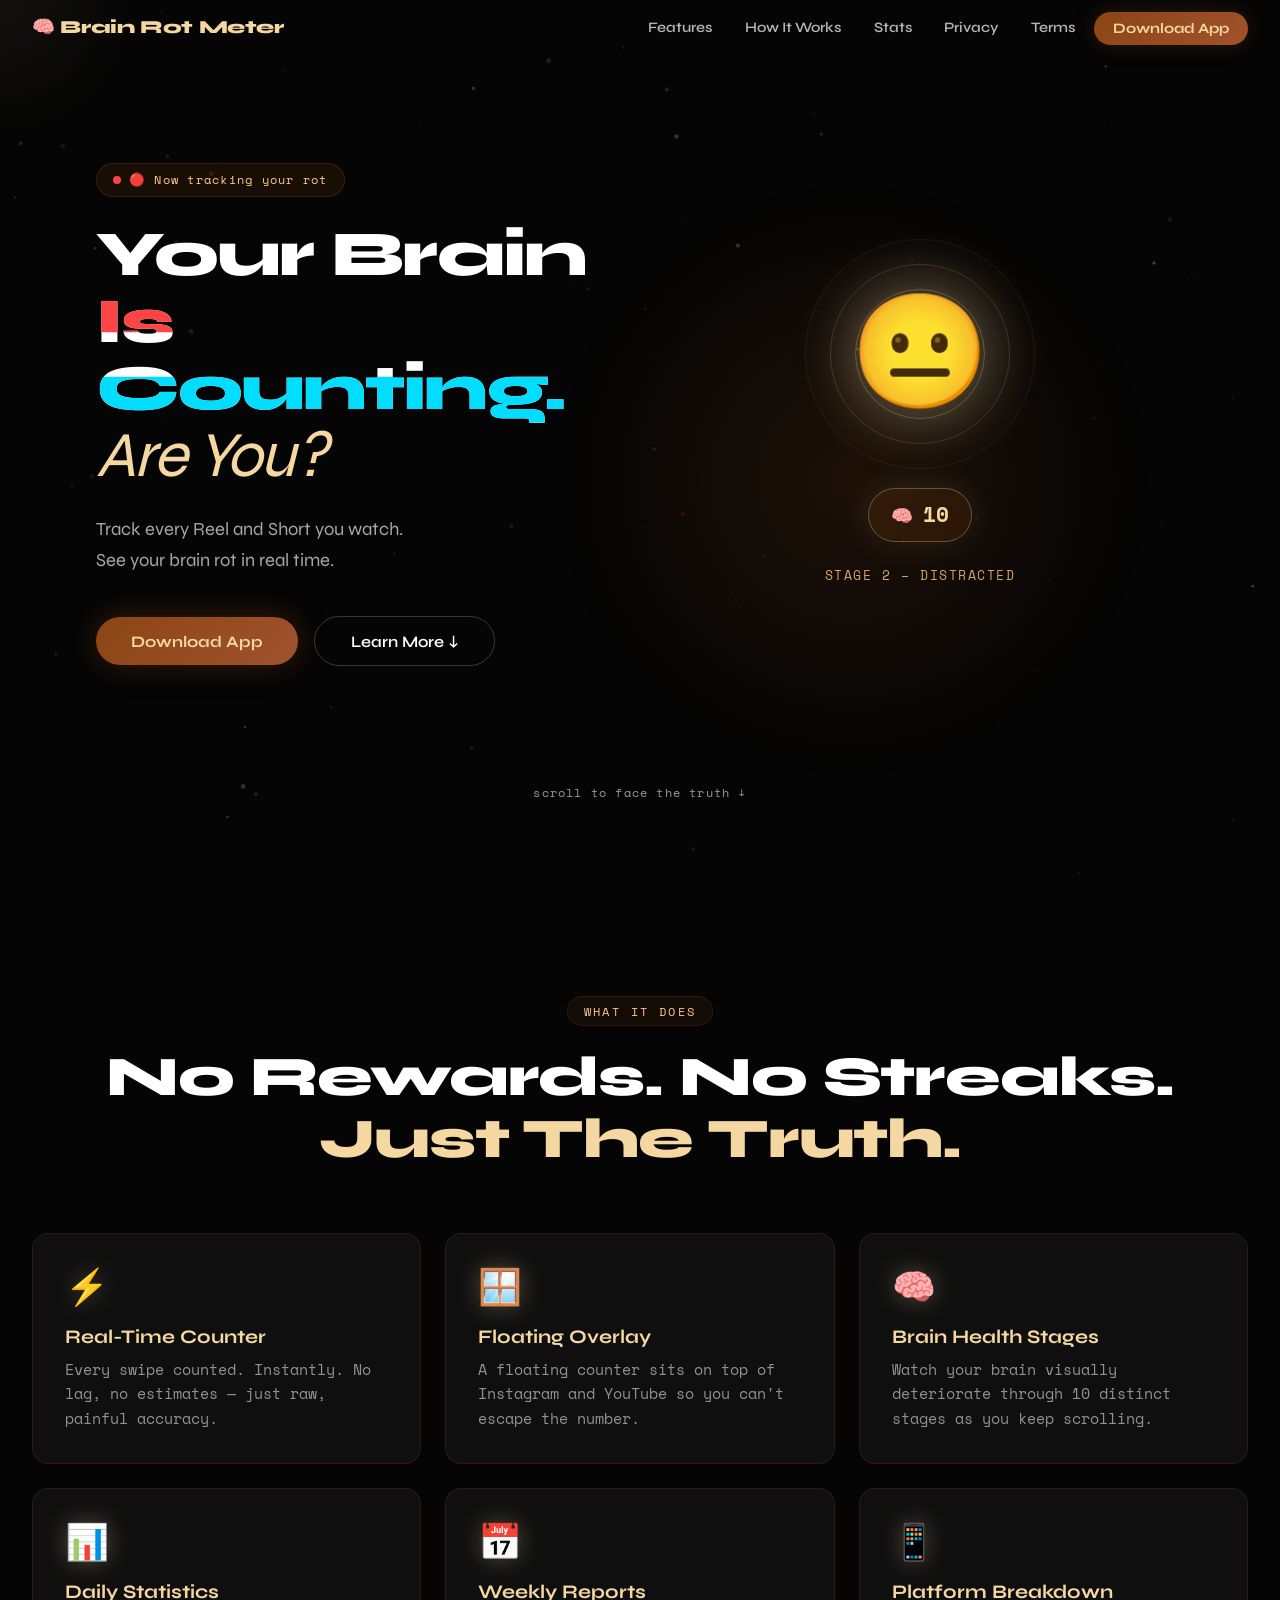
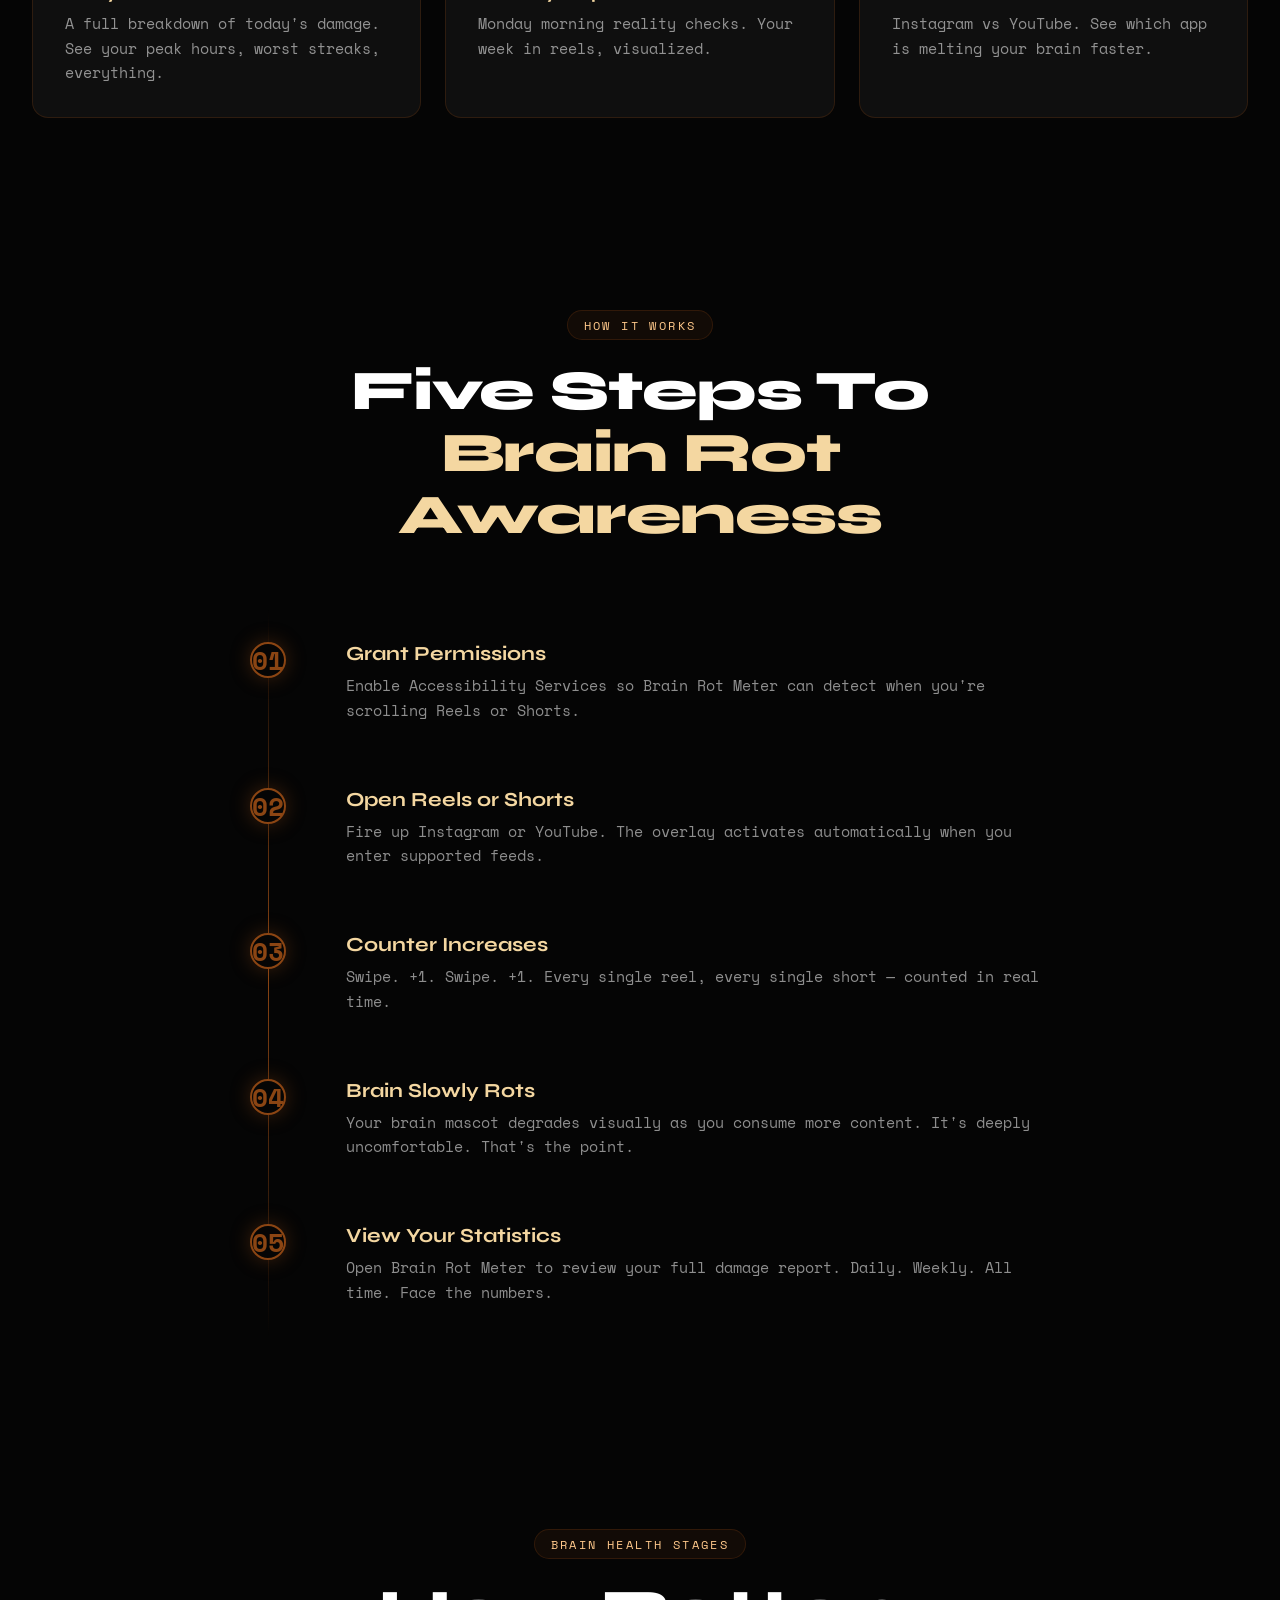
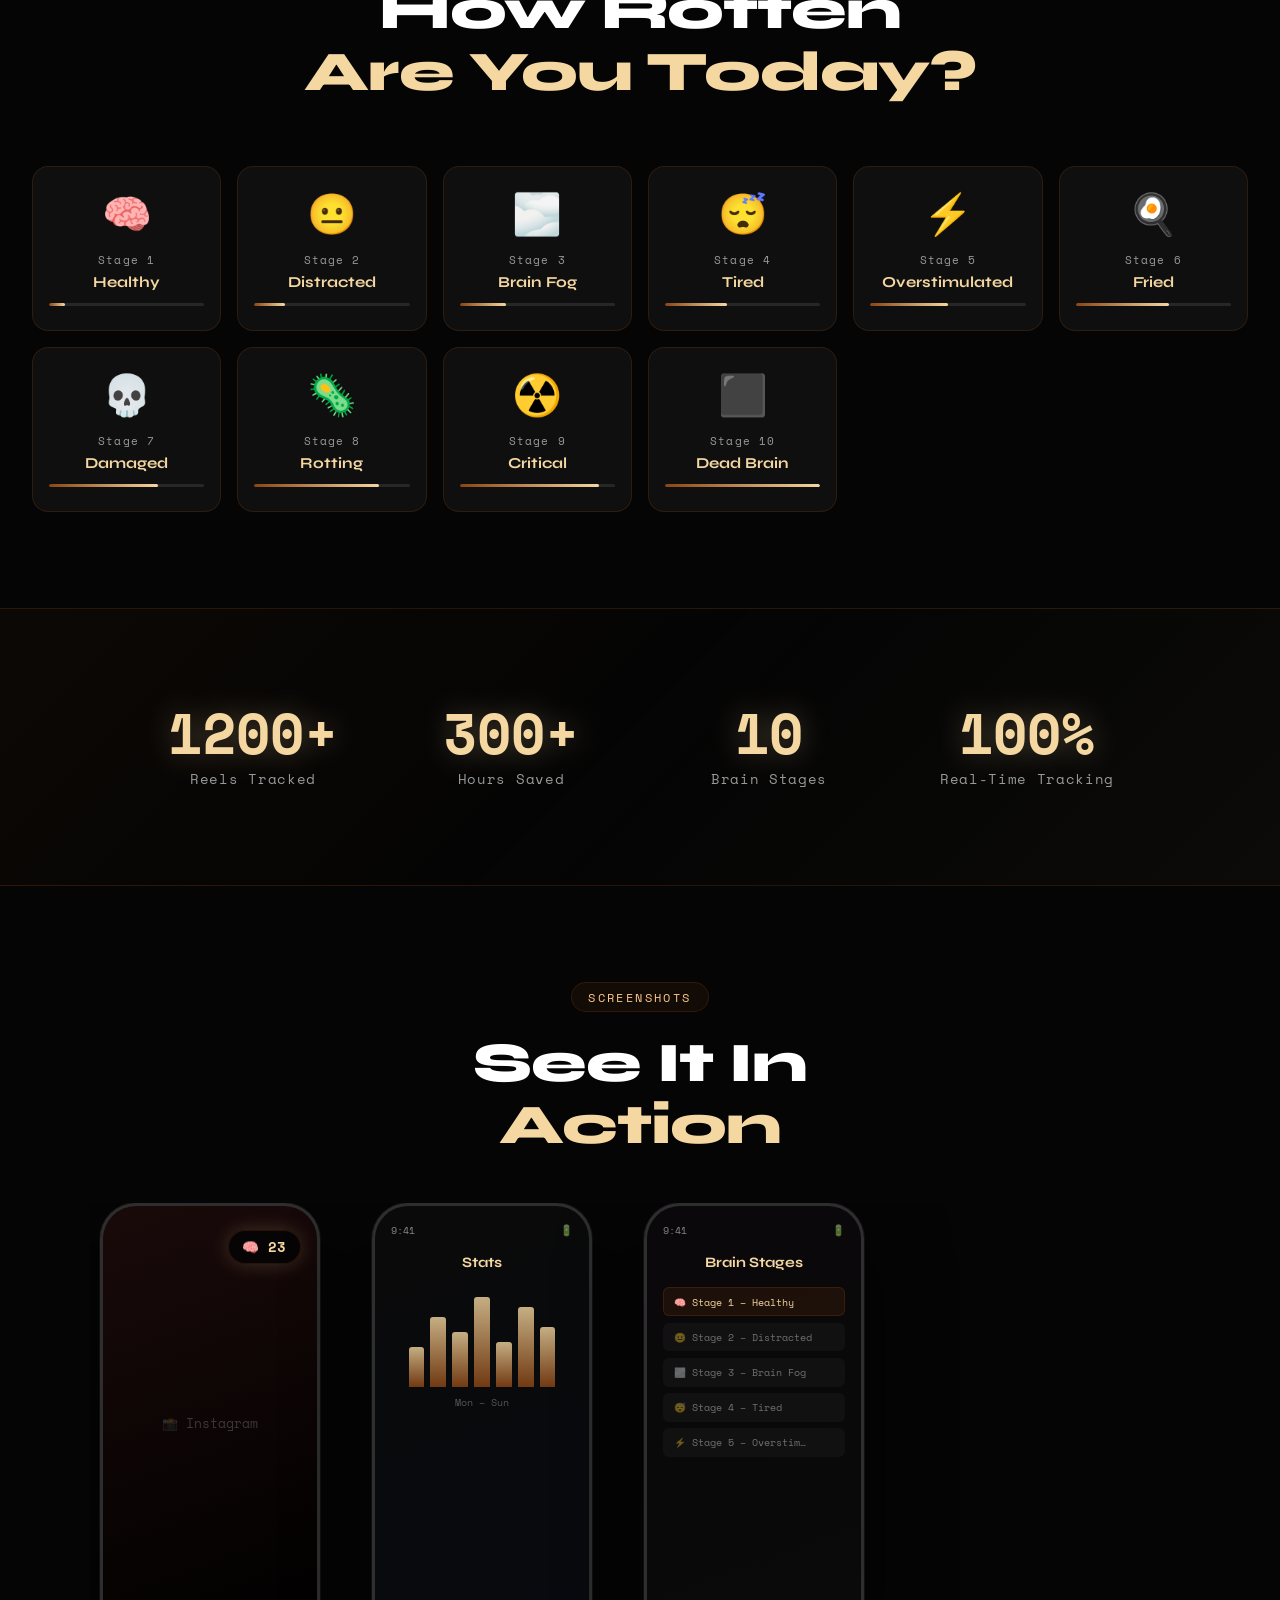
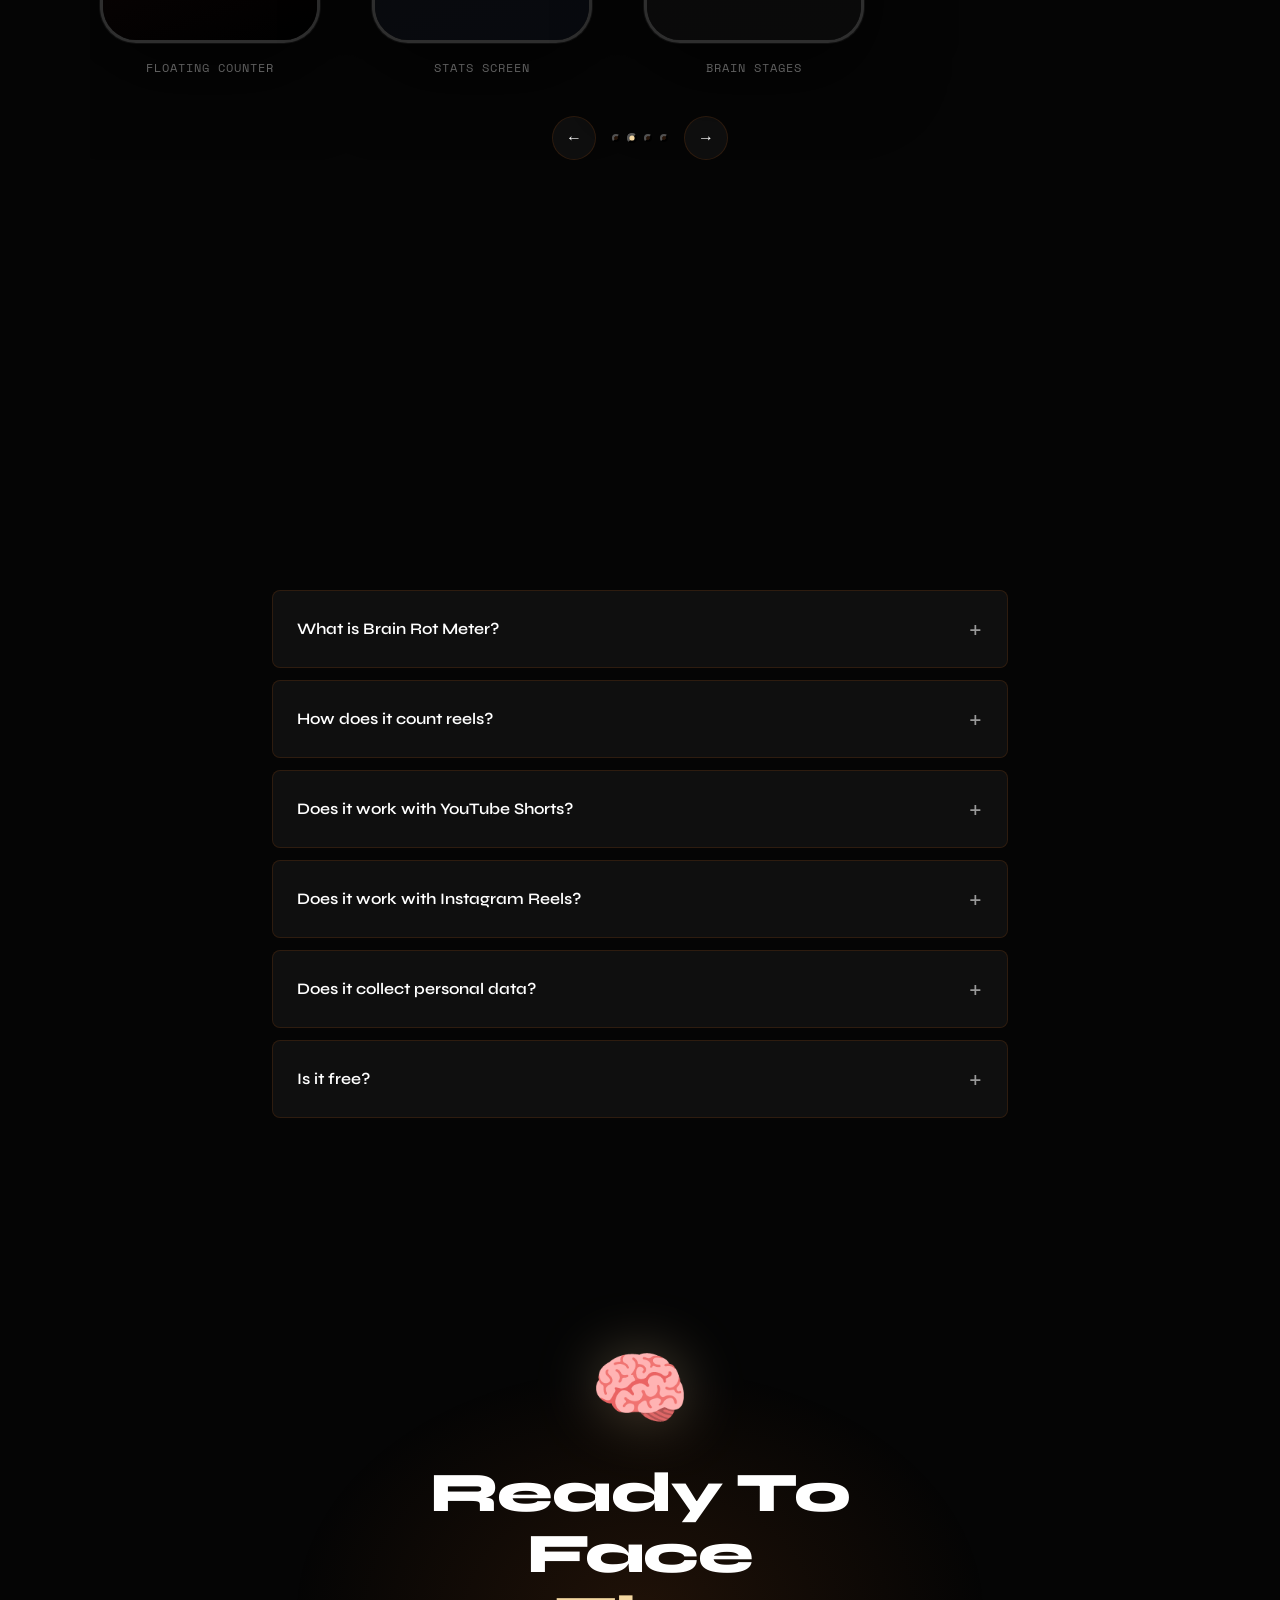
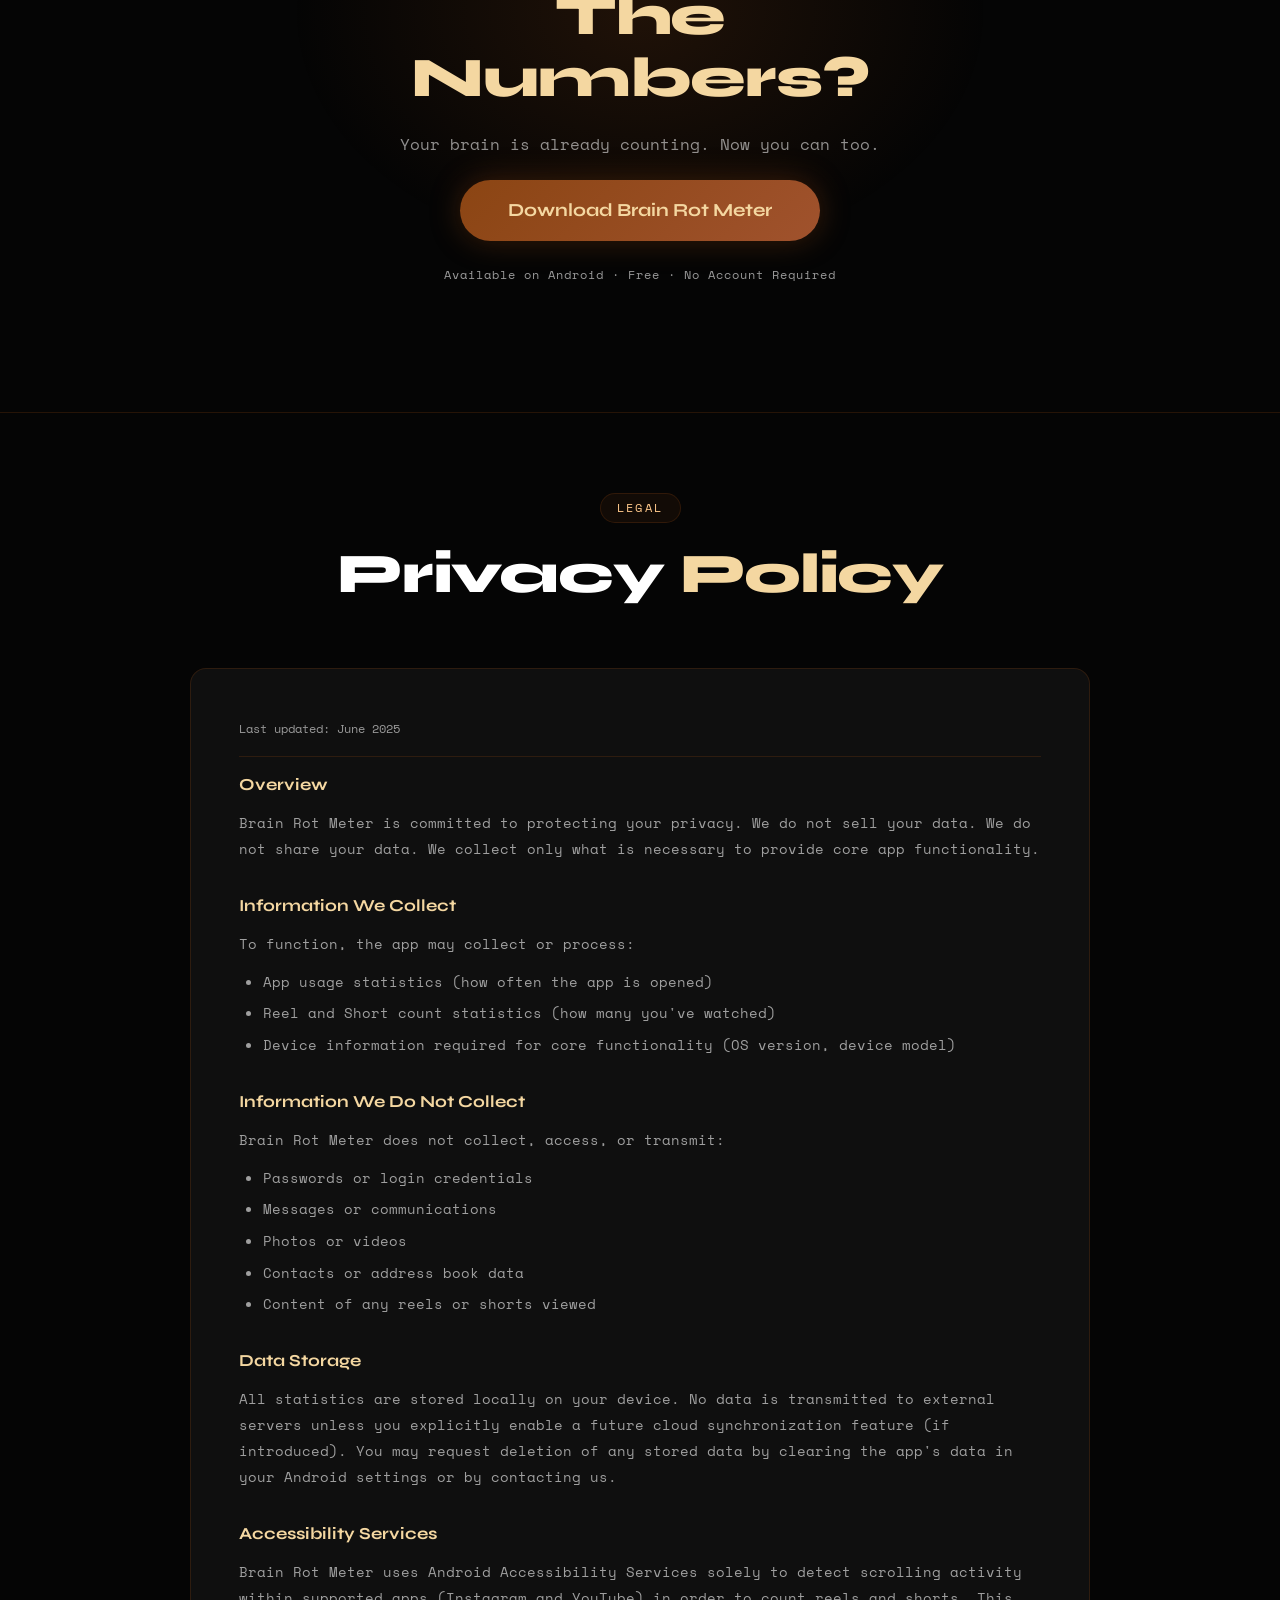
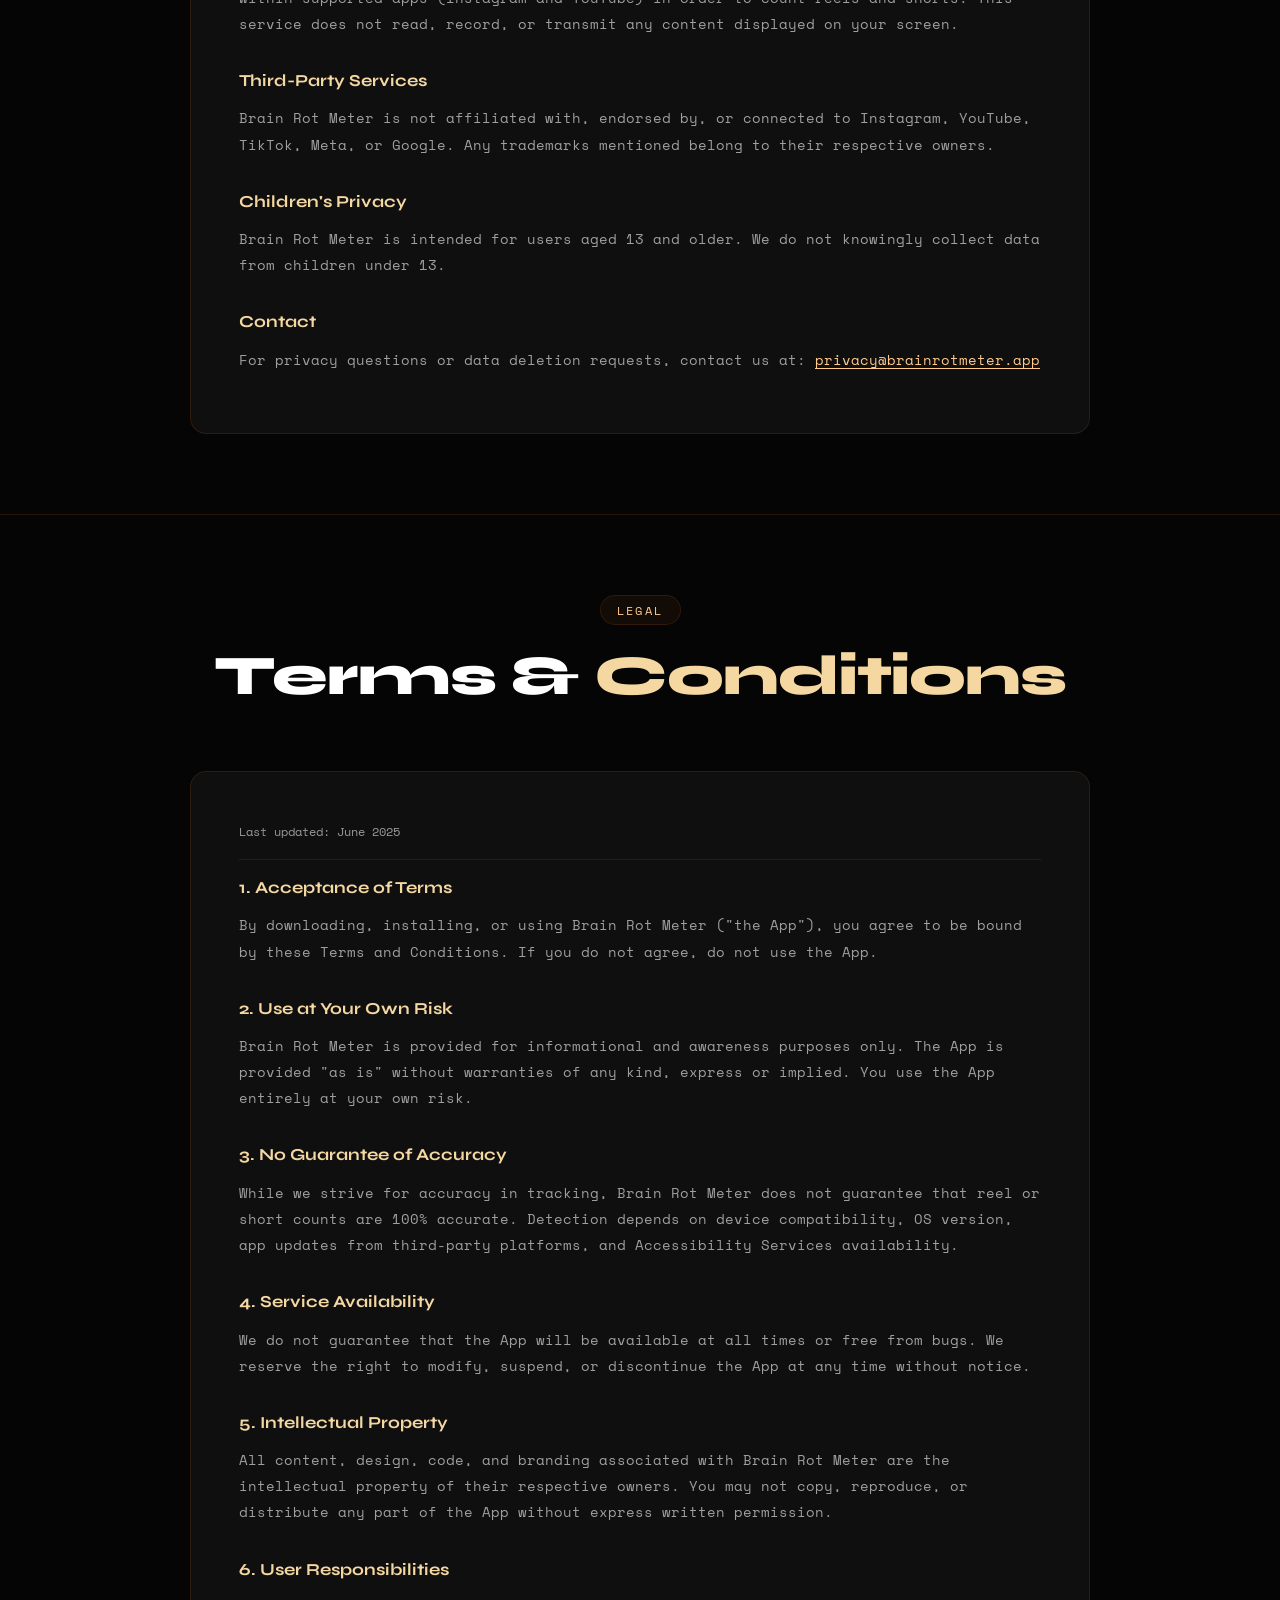
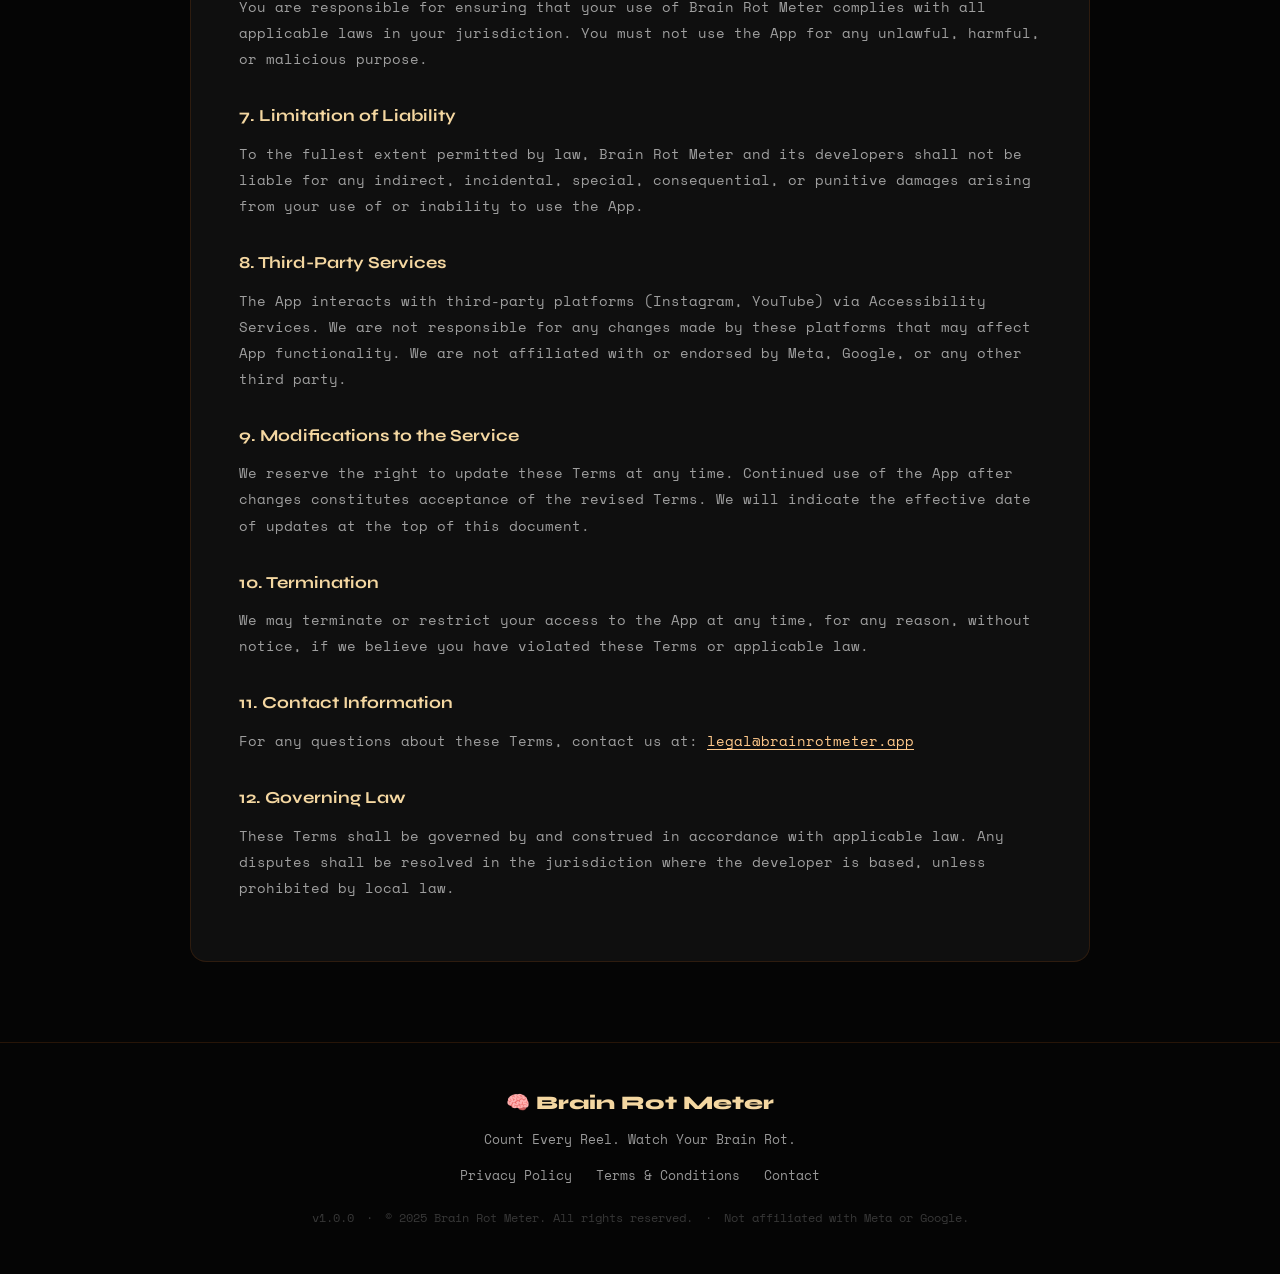
==== index.html @ 93adb3ab "new" ====
<!DOCTYPE html>
<html lang="en">
<head>
  <meta charset="UTF-8" />
  <meta name="viewport" content="width=device-width, initial-scale=1.0" />
  <title>Brain Rot Meter – Count Every Reel. Watch Your Brain Rot.</title>
  <meta name="description" content="Brain Rot Meter tracks every Instagram Reel and YouTube Short you watch. See your brain rot in real time. No fluff. Just the raw, rotting truth." />
  <meta name="keywords" content="brain rot, screen time, reels tracker, shorts tracker, digital wellness, android app" />
  <meta name="author" content="Brain Rot Meter" />
  <meta name="theme-color" content="#050505" />

  <!-- Open Graph -->
  <meta property="og:title" content="Brain Rot Meter – Count Every Reel. Watch Your Brain Rot." />
  <meta property="og:description" content="Track every Reel and Short you watch. See your brain rot in real time." />
  <meta property="og:type" content="website" />
  <meta property="og:image" content="https://brainrotmeter.app/og-image.png" />
  <meta property="og:url" content="https://brainrotmeter.app" />

  <!-- Twitter Card -->
  <meta name="twitter:card" content="summary_large_image" />
  <meta name="twitter:title" content="Brain Rot Meter" />
  <meta name="twitter:description" content="Count Every Reel. Watch Your Brain Rot." />

  <link rel="stylesheet" href="style.css" />
  <link rel="preconnect" href="https://fonts.googleapis.com" />
  <link rel="preconnect" href="https://fonts.gstatic.com" crossorigin />
  <link href="https://fonts.googleapis.com/css2?family=Syne:wght@400;600;700;800&family=Space+Mono:ital,wght@0,400;0,700;1,400&display=swap" rel="stylesheet" />
</head>
<body>

  <!-- Particle canvas -->
  <canvas id="particles-canvas"></canvas>

  <!-- NAV -->
  <nav class="navbar" id="navbar">
    <div class="nav-inner">
      <a href="#" class="nav-logo">🧠 Brain Rot Meter</a>
      <button class="nav-toggle" id="nav-toggle" aria-label="Toggle menu">
        <span></span><span></span><span></span>
      </button>
      <ul class="nav-links" id="nav-links">
        <li><a href="#features">Features</a></li>
        <li><a href="#how-it-works">How It Works</a></li>
        <li><a href="#stats">Stats</a></li>
        <li><a href="#privacy">Privacy</a></li>
        <li><a href="#terms">Terms</a></li>
        <li><a href="#download" class="nav-cta">Download App</a></li>
      </ul>
    </div>
  </nav>

  <!-- HERO -->
  <section class="hero" id="hero">
    <div class="hero-bg-glow"></div>
    <div class="hero-content">
      <div class="hero-badge fade-in">🔴 Now tracking your rot</div>
      <h1 class="hero-headline fade-in delay-1">
        Your Brain<br/>
        <span class="glitch" data-text="Is Counting.">Is Counting.</span><br/>
        <em>Are You?</em>
      </h1>
      <p class="hero-sub fade-in delay-2">
        Track every Reel and Short you watch.<br/>
        See your brain rot in real time.
      </p>
      <div class="hero-buttons fade-in delay-3">
        <a href="#download" class="btn-primary">Download App</a>
        <a href="#how-it-works" class="btn-ghost">Learn More ↓</a>
      </div>
    </div>

    <div class="hero-visual fade-in delay-2">
      <div class="brain-container">
        <div class="brain-mascot" id="brain-mascot">
          <div class="brain-emoji" id="brain-emoji">🧠</div>
          <div class="brain-glow"></div>
          <div class="brain-rings">
            <div class="ring ring-1"></div>
            <div class="ring ring-2"></div>
            <div class="ring ring-3"></div>
          </div>
        </div>
        <div class="floating-counter" id="floating-counter">
          <span class="counter-brain">🧠</span>
          <span class="counter-num" id="hero-counter">0</span>
        </div>
        <div class="stage-label" id="stage-label">Healthy</div>
      </div>
    </div>

    <div class="hero-scroll-hint">scroll to face the truth ↓</div>
  </section>

  <!-- FEATURES -->
  <section class="features" id="features">
    <div class="section-header reveal">
      <span class="section-tag">What it does</span>
      <h2>No Rewards. No Streaks.<br/><span class="accent">Just The Truth.</span></h2>
    </div>
    <div class="features-grid">
      <div class="feature-card reveal" data-delay="0">
        <div class="feature-icon">⚡</div>
        <h3>Real-Time Counter</h3>
        <p>Every swipe counted. Instantly. No lag, no estimates — just raw, painful accuracy.</p>
      </div>
      <div class="feature-card reveal" data-delay="100">
        <div class="feature-icon">🪟</div>
        <h3>Floating Overlay</h3>
        <p>A floating counter sits on top of Instagram and YouTube so you can't escape the number.</p>
      </div>
      <div class="feature-card reveal" data-delay="200">
        <div class="feature-icon">🧠</div>
        <h3>Brain Health Stages</h3>
        <p>Watch your brain visually deteriorate through 10 distinct stages as you keep scrolling.</p>
      </div>
      <div class="feature-card reveal" data-delay="300">
        <div class="feature-icon">📊</div>
        <h3>Daily Statistics</h3>
        <p>A full breakdown of today's damage. See your peak hours, worst streaks, everything.</p>
      </div>
      <div class="feature-card reveal" data-delay="400">
        <div class="feature-icon">📅</div>
        <h3>Weekly Reports</h3>
        <p>Monday morning reality checks. Your week in reels, visualized.</p>
      </div>
      <div class="feature-card reveal" data-delay="500">
        <div class="feature-icon">📱</div>
        <h3>Platform Breakdown</h3>
        <p>Instagram vs YouTube. See which app is melting your brain faster.</p>
      </div>
    </div>
  </section>

  <!-- HOW IT WORKS -->
  <section class="how-it-works" id="how-it-works">
    <div class="section-header reveal">
      <span class="section-tag">How it works</span>
      <h2>Five Steps To<br/><span class="accent">Brain Rot Awareness</span></h2>
    </div>
    <div class="timeline">
      <div class="timeline-item reveal" data-delay="0">
        <div class="timeline-num">01</div>
        <div class="timeline-content">
          <h3>Grant Permissions</h3>
          <p>Enable Accessibility Services so Brain Rot Meter can detect when you're scrolling Reels or Shorts.</p>
        </div>
      </div>
      <div class="timeline-item reveal" data-delay="150">
        <div class="timeline-num">02</div>
        <div class="timeline-content">
          <h3>Open Reels or Shorts</h3>
          <p>Fire up Instagram or YouTube. The overlay activates automatically when you enter supported feeds.</p>
        </div>
      </div>
      <div class="timeline-item reveal" data-delay="300">
        <div class="timeline-num">03</div>
        <div class="timeline-content">
          <h3>Counter Increases</h3>
          <p>Swipe. +1. Swipe. +1. Every single reel, every single short — counted in real time.</p>
        </div>
      </div>
      <div class="timeline-item reveal" data-delay="450">
        <div class="timeline-num">04</div>
        <div class="timeline-content">
          <h3>Brain Slowly Rots</h3>
          <p>Your brain mascot degrades visually as you consume more content. It's deeply uncomfortable. That's the point.</p>
        </div>
      </div>
      <div class="timeline-item reveal" data-delay="600">
        <div class="timeline-num">05</div>
        <div class="timeline-content">
          <h3>View Your Statistics</h3>
          <p>Open Brain Rot Meter to review your full damage report. Daily. Weekly. All time. Face the numbers.</p>
        </div>
      </div>
    </div>
  </section>

  <!-- BRAIN STAGES -->
  <section class="brain-stages" id="brain-stages">
    <div class="section-header reveal">
      <span class="section-tag">Brain Health Stages</span>
      <h2>How Rotten<br/><span class="accent">Are You Today?</span></h2>
    </div>
    <div class="stages-grid">
      <div class="stage-card reveal" data-stage="1" data-delay="0">
        <div class="stage-emoji">🧠</div>
        <div class="stage-num">Stage 1</div>
        <div class="stage-name">Healthy</div>
        <div class="stage-bar"><div class="stage-fill" style="width:10%"></div></div>
      </div>
      <div class="stage-card reveal" data-stage="2" data-delay="80">
        <div class="stage-emoji">😐</div>
        <div class="stage-num">Stage 2</div>
        <div class="stage-name">Distracted</div>
        <div class="stage-bar"><div class="stage-fill" style="width:20%"></div></div>
      </div>
      <div class="stage-card reveal" data-stage="3" data-delay="160">
        <div class="stage-emoji">🌫️</div>
        <div class="stage-num">Stage 3</div>
        <div class="stage-name">Brain Fog</div>
        <div class="stage-bar"><div class="stage-fill" style="width:30%"></div></div>
      </div>
      <div class="stage-card reveal" data-stage="4" data-delay="240">
        <div class="stage-emoji">😴</div>
        <div class="stage-num">Stage 4</div>
        <div class="stage-name">Tired</div>
        <div class="stage-bar"><div class="stage-fill" style="width:40%"></div></div>
      </div>
      <div class="stage-card reveal" data-stage="5" data-delay="320">
        <div class="stage-emoji">⚡</div>
        <div class="stage-num">Stage 5</div>
        <div class="stage-name">Overstimulated</div>
        <div class="stage-bar"><div class="stage-fill" style="width:50%"></div></div>
      </div>
      <div class="stage-card reveal" data-stage="6" data-delay="400">
        <div class="stage-emoji">🍳</div>
        <div class="stage-num">Stage 6</div>
        <div class="stage-name">Fried</div>
        <div class="stage-bar"><div class="stage-fill" style="width:60%"></div></div>
      </div>
      <div class="stage-card reveal" data-stage="7" data-delay="480">
        <div class="stage-emoji">💀</div>
        <div class="stage-num">Stage 7</div>
        <div class="stage-name">Damaged</div>
        <div class="stage-bar"><div class="stage-fill" style="width:70%"></div></div>
      </div>
      <div class="stage-card reveal" data-stage="8" data-delay="560">
        <div class="stage-emoji">🦠</div>
        <div class="stage-num">Stage 8</div>
        <div class="stage-name">Rotting</div>
        <div class="stage-bar"><div class="stage-fill" style="width:80%"></div></div>
      </div>
      <div class="stage-card reveal" data-stage="9" data-delay="640">
        <div class="stage-emoji">☢️</div>
        <div class="stage-num">Stage 9</div>
        <div class="stage-name">Critical</div>
        <div class="stage-bar"><div class="stage-fill" style="width:90%"></div></div>
      </div>
      <div class="stage-card reveal" data-stage="10" data-delay="720">
        <div class="stage-emoji">⬛</div>
        <div class="stage-num">Stage 10</div>
        <div class="stage-name">Dead Brain</div>
        <div class="stage-bar"><div class="stage-fill" style="width:100%"></div></div>
      </div>
    </div>
  </section>

  <!-- STATS -->
  <section class="stats-section" id="stats">
    <div class="stats-grid">
      <div class="stat-item reveal" data-delay="0">
        <div class="stat-num" data-target="1200" data-suffix="+">0</div>
        <div class="stat-label">Reels Tracked</div>
      </div>
      <div class="stat-item reveal" data-delay="150">
        <div class="stat-num" data-target="300" data-suffix="+">0</div>
        <div class="stat-label">Hours Saved</div>
      </div>
      <div class="stat-item reveal" data-delay="300">
        <div class="stat-num" data-target="10" data-suffix="">0</div>
        <div class="stat-label">Brain Stages</div>
      </div>
      <div class="stat-item reveal" data-delay="450">
        <div class="stat-num" data-target="100" data-suffix="%">0</div>
        <div class="stat-label">Real-Time Tracking</div>
      </div>
    </div>
  </section>

  <!-- SCREENSHOTS -->
  <section class="screenshots" id="screenshots">
    <div class="section-header reveal">
      <span class="section-tag">Screenshots</span>
      <h2>See It In<br/><span class="accent">Action</span></h2>
    </div>
    <div class="carousel-container">
      <div class="carousel-track" id="carousel-track">
        <div class="phone-mockup">
          <div class="phone-frame">
            <div class="phone-screen screen-home">
              <div class="mock-status-bar">
                <span>9:41</span>
                <span>🔋</span>
              </div>
              <div class="mock-header">Brain Rot Meter</div>
              <div class="mock-brain-big">🧠</div>
              <div class="mock-count">Today: <strong>47 reels</strong></div>
              <div class="mock-stage-badge">Stage 3 – Brain Fog</div>
              <div class="mock-bar-wrap">
                <div class="mock-bar"><div class="mock-bar-fill" style="width:30%"></div></div>
              </div>
            </div>
          </div>
          <div class="phone-label">Home Screen</div>
        </div>
        <div class="phone-mockup">
          <div class="phone-frame">
            <div class="phone-screen screen-overlay">
              <div class="mock-app-bg">📸 Instagram</div>
              <div class="mock-overlay-pill">🧠 <strong>23</strong></div>
            </div>
          </div>
          <div class="phone-label">Floating Counter</div>
        </div>
        <div class="phone-mockup">
          <div class="phone-frame">
            <div class="phone-screen screen-stats">
              <div class="mock-status-bar">
                <span>9:41</span>
                <span>🔋</span>
              </div>
              <div class="mock-header">Stats</div>
              <div class="mock-chart">
                <div class="mock-bar-v" style="height:40%"></div>
                <div class="mock-bar-v" style="height:70%"></div>
                <div class="mock-bar-v" style="height:55%"></div>
                <div class="mock-bar-v" style="height:90%"></div>
                <div class="mock-bar-v" style="height:45%"></div>
                <div class="mock-bar-v" style="height:80%"></div>
                <div class="mock-bar-v" style="height:60%"></div>
              </div>
              <div class="mock-week">Mon – Sun</div>
            </div>
          </div>
          <div class="phone-label">Stats Screen</div>
        </div>
        <div class="phone-mockup">
          <div class="phone-frame">
            <div class="phone-screen screen-stages">
              <div class="mock-status-bar">
                <span>9:41</span>
                <span>🔋</span>
              </div>
              <div class="mock-header">Brain Stages</div>
              <div class="mock-stages-list">
                <div class="mock-stage-row active">🧠 Stage 1 – Healthy</div>
                <div class="mock-stage-row">😐 Stage 2 – Distracted</div>
                <div class="mock-stage-row">🌫️ Stage 3 – Brain Fog</div>
                <div class="mock-stage-row">😴 Stage 4 – Tired</div>
                <div class="mock-stage-row">⚡ Stage 5 – Overstim…</div>
              </div>
            </div>
          </div>
          <div class="phone-label">Brain Stages</div>
        </div>
      </div>
      <div class="carousel-controls">
        <button class="carousel-btn" id="carousel-prev">←</button>
        <div class="carousel-dots" id="carousel-dots"></div>
        <button class="carousel-btn" id="carousel-next">→</button>
      </div>
    </div>
  </section>

  <!-- FAQ -->
  <section class="faq" id="faq">
    <div class="section-header reveal">
      <span class="section-tag">FAQ</span>
      <h2>You Have<br/><span class="accent">Questions</span></h2>
    </div>
    <div class="faq-list">
      <div class="faq-item reveal" data-delay="0">
        <button class="faq-question">
          What is Brain Rot Meter?
          <span class="faq-icon">+</span>
        </button>
        <div class="faq-answer">
          <p>Brain Rot Meter is an Android app that tracks how many Instagram Reels and YouTube Shorts you watch. It displays a floating counter in real time and shows your brain health deteriorating across 10 stages. No XP. No rewards. Just awareness.</p>
        </div>
      </div>
      <div class="faq-item reveal" data-delay="80">
        <button class="faq-question">
          How does it count reels?
          <span class="faq-icon">+</span>
        </button>
        <div class="faq-answer">
          <p>The app uses Android Accessibility Services to detect scrolling activity within supported apps. When a scroll gesture is detected inside the Reels or Shorts feed, the counter increments. No video content is accessed or recorded.</p>
        </div>
      </div>
      <div class="faq-item reveal" data-delay="160">
        <button class="faq-question">
          Does it work with YouTube Shorts?
          <span class="faq-icon">+</span>
        </button>
        <div class="faq-answer">
          <p>Yes. Brain Rot Meter is fully compatible with YouTube Shorts. The floating overlay appears whenever you enter the Shorts feed, and each swipe increments your counter.</p>
        </div>
      </div>
      <div class="faq-item reveal" data-delay="240">
        <button class="faq-question">
          Does it work with Instagram Reels?
          <span class="faq-icon">+</span>
        </button>
        <div class="faq-answer">
          <p>Yes. Instagram Reels are fully supported. The overlay activates automatically when you open your Reels feed.</p>
        </div>
      </div>
      <div class="faq-item reveal" data-delay="320">
        <button class="faq-question">
          Does it collect personal data?
          <span class="faq-icon">+</span>
        </button>
        <div class="faq-answer">
          <p>Brain Rot Meter does not collect passwords, messages, photos, videos, or contacts. Only reel/short count statistics are tracked, and they are stored locally on your device. See the Privacy Policy section for full details.</p>
        </div>
      </div>
      <div class="faq-item reveal" data-delay="400">
        <button class="faq-question">
          Is it free?
          <span class="faq-icon">+</span>
        </button>
        <div class="faq-answer">
          <p>Yes. Brain Rot Meter is completely free. There are no paid tiers, no ads, no subscriptions. The rot is free to witness.</p>
        </div>
      </div>
    </div>
  </section>

  <!-- DOWNLOAD CTA -->
  <section class="download-cta" id="download">
    <div class="download-glow"></div>
    <div class="download-content reveal">
      <div class="download-brain">🧠</div>
      <h2>Ready To Face<br/><span class="accent">The Numbers?</span></h2>
      <p>Your brain is already counting. Now you can too.</p>
      <a href="#" class="btn-primary btn-large">Download Brain Rot Meter</a>
      <span class="download-note">Available on Android · Free · No Account Required</span>
    </div>
  </section>

  <!-- PRIVACY POLICY -->
  <section class="legal-section" id="privacy">
    <div class="legal-inner">
      <div class="section-header reveal">
        <span class="section-tag">Legal</span>
        <h2>Privacy <span class="accent">Policy</span></h2>
      </div>
      <div class="legal-content reveal">
        <p class="legal-updated">Last updated: June 2025</p>

        <h3>Overview</h3>
        <p>Brain Rot Meter is committed to protecting your privacy. We do not sell your data. We do not share your data. We collect only what is necessary to provide core app functionality.</p>

        <h3>Information We Collect</h3>
        <p>To function, the app may collect or process:</p>
        <ul>
          <li>App usage statistics (how often the app is opened)</li>
          <li>Reel and Short count statistics (how many you've watched)</li>
          <li>Device information required for core functionality (OS version, device model)</li>
        </ul>

        <h3>Information We Do Not Collect</h3>
        <p>Brain Rot Meter does not collect, access, or transmit:</p>
        <ul>
          <li>Passwords or login credentials</li>
          <li>Messages or communications</li>
          <li>Photos or videos</li>
          <li>Contacts or address book data</li>
          <li>Content of any reels or shorts viewed</li>
        </ul>

        <h3>Data Storage</h3>
        <p>All statistics are stored locally on your device. No data is transmitted to external servers unless you explicitly enable a future cloud synchronization feature (if introduced). You may request deletion of any stored data by clearing the app's data in your Android settings or by contacting us.</p>

        <h3>Accessibility Services</h3>
        <p>Brain Rot Meter uses Android Accessibility Services solely to detect scrolling activity within supported apps (Instagram and YouTube) in order to count reels and shorts. This service does not read, record, or transmit any content displayed on your screen.</p>

        <h3>Third-Party Services</h3>
        <p>Brain Rot Meter is not affiliated with, endorsed by, or connected to Instagram, YouTube, TikTok, Meta, or Google. Any trademarks mentioned belong to their respective owners.</p>

        <h3>Children's Privacy</h3>
        <p>Brain Rot Meter is intended for users aged 13 and older. We do not knowingly collect data from children under 13.</p>

        <h3>Contact</h3>
        <p>For privacy questions or data deletion requests, contact us at: <a href="mailto:privacy@brainrotmeter.app">privacy@brainrotmeter.app</a></p>
      </div>
    </div>
  </section>

  <!-- TERMS & CONDITIONS -->
  <section class="legal-section" id="terms">
    <div class="legal-inner">
      <div class="section-header reveal">
        <span class="section-tag">Legal</span>
        <h2>Terms &amp; <span class="accent">Conditions</span></h2>
      </div>
      <div class="legal-content reveal">
        <p class="legal-updated">Last updated: June 2025</p>

        <h3>1. Acceptance of Terms</h3>
        <p>By downloading, installing, or using Brain Rot Meter ("the App"), you agree to be bound by these Terms and Conditions. If you do not agree, do not use the App.</p>

        <h3>2. Use at Your Own Risk</h3>
        <p>Brain Rot Meter is provided for informational and awareness purposes only. The App is provided "as is" without warranties of any kind, express or implied. You use the App entirely at your own risk.</p>

        <h3>3. No Guarantee of Accuracy</h3>
        <p>While we strive for accuracy in tracking, Brain Rot Meter does not guarantee that reel or short counts are 100% accurate. Detection depends on device compatibility, OS version, app updates from third-party platforms, and Accessibility Services availability.</p>

        <h3>4. Service Availability</h3>
        <p>We do not guarantee that the App will be available at all times or free from bugs. We reserve the right to modify, suspend, or discontinue the App at any time without notice.</p>

        <h3>5. Intellectual Property</h3>
        <p>All content, design, code, and branding associated with Brain Rot Meter are the intellectual property of their respective owners. You may not copy, reproduce, or distribute any part of the App without express written permission.</p>

        <h3>6. User Responsibilities</h3>
        <p>You are responsible for ensuring that your use of Brain Rot Meter complies with all applicable laws in your jurisdiction. You must not use the App for any unlawful, harmful, or malicious purpose.</p>

        <h3>7. Limitation of Liability</h3>
        <p>To the fullest extent permitted by law, Brain Rot Meter and its developers shall not be liable for any indirect, incidental, special, consequential, or punitive damages arising from your use of or inability to use the App.</p>

        <h3>8. Third-Party Services</h3>
        <p>The App interacts with third-party platforms (Instagram, YouTube) via Accessibility Services. We are not responsible for any changes made by these platforms that may affect App functionality. We are not affiliated with or endorsed by Meta, Google, or any other third party.</p>

        <h3>9. Modifications to the Service</h3>
        <p>We reserve the right to update these Terms at any time. Continued use of the App after changes constitutes acceptance of the revised Terms. We will indicate the effective date of updates at the top of this document.</p>

        <h3>10. Termination</h3>
        <p>We may terminate or restrict your access to the App at any time, for any reason, without notice, if we believe you have violated these Terms or applicable law.</p>

        <h3>11. Contact Information</h3>
        <p>For any questions about these Terms, contact us at: <a href="mailto:legal@brainrotmeter.app">legal@brainrotmeter.app</a></p>

        <h3>12. Governing Law</h3>
        <p>These Terms shall be governed by and construed in accordance with applicable law. Any disputes shall be resolved in the jurisdiction where the developer is based, unless prohibited by local law.</p>
      </div>
    </div>
  </section>

  <!-- FOOTER -->
  <footer class="footer">
    <div class="footer-inner">
      <div class="footer-logo">🧠 Brain Rot Meter</div>
      <p class="footer-tagline">Count Every Reel. Watch Your Brain Rot.</p>
      <nav class="footer-links">
        <a href="#privacy">Privacy Policy</a>
        <a href="#terms">Terms &amp; Conditions</a>
        <a href="mailto:hello@brainrotmeter.app">Contact</a>
      </nav>
      <div class="footer-bottom">
        <span>v1.0.0</span>
        <span>·</span>
        <span>© 2025 Brain Rot Meter. All rights reserved.</span>
        <span>·</span>
        <span>Not affiliated with Meta or Google.</span>
      </div>
    </div>
  </footer>

  <script src="script.js"></script>
</body>
</html>
---- style.css ----
/* =============================================
   BRAIN ROT METER — style.css
   Dark · Chaotic · Premium · Alive
   ============================================= */

/* ── Reset & Base ── */
*, *::before, *::after {
  box-sizing: border-box;
  margin: 0;
  padding: 0;
}

:root {
  --bg:        #050505;
  --primary:   #8B4513;
  --accent:    #F4D7A1;
  --secondary: #FFC98B;
  --text:      #FFFFFF;
  --text-dim:  #999999;
  --card-bg:   #0f0f0f;
  --border:    rgba(139, 69, 19, 0.25);
  --glow:      rgba(244, 215, 161, 0.15);
  --font-display: 'Syne', sans-serif;
  --font-mono:    'Space Mono', monospace;
  --radius:    16px;
  --radius-sm: 8px;
  --transition: 0.35s cubic-bezier(0.4, 0, 0.2, 1);
}

html {
  scroll-behavior: smooth;
  font-size: 16px;
}

body {
  background: var(--bg);
  color: var(--text);
  font-family: var(--font-display);
  overflow-x: hidden;
  cursor: default;
}

a { color: inherit; text-decoration: none; }
ul { list-style: none; }
img { max-width: 100%; display: block; }

/* ── Particle Canvas ── */
#particles-canvas {
  position: fixed;
  inset: 0;
  pointer-events: none;
  z-index: 0;
  opacity: 0.45;
}

/* ── Section Layout ── */
section {
  position: relative;
  z-index: 1;
}

.section-header {
  text-align: center;
  margin-bottom: 4rem;
}

.section-tag {
  display: inline-block;
  font-family: var(--font-mono);
  font-size: 0.75rem;
  letter-spacing: 0.2em;
  text-transform: uppercase;
  color: var(--secondary);
  border: 1px solid var(--border);
  padding: 0.35rem 1rem;
  border-radius: 999px;
  margin-bottom: 1.25rem;
  background: rgba(139, 69, 19, 0.1);
}

.section-header h2 {
  font-size: clamp(2rem, 5vw, 3.5rem);
  font-weight: 800;
  line-height: 1.1;
  letter-spacing: -0.02em;
}

.accent { color: var(--accent); }

/* ── Buttons ── */
.btn-primary {
  display: inline-block;
  padding: 0.9rem 2.2rem;
  background: linear-gradient(135deg, var(--primary), #a0522d);
  color: var(--accent);
  font-family: var(--font-display);
  font-weight: 700;
  font-size: 1rem;
  border-radius: 999px;
  border: none;
  cursor: pointer;
  transition: var(--transition);
  box-shadow: 0 0 30px rgba(139, 69, 19, 0.4), 0 4px 16px rgba(0,0,0,0.5);
  position: relative;
  overflow: hidden;
}

.btn-primary::before {
  content: '';
  position: absolute;
  inset: 0;
  background: linear-gradient(135deg, transparent, rgba(255,255,255,0.1), transparent);
  transform: translateX(-100%);
  transition: transform 0.5s;
}

.btn-primary:hover::before { transform: translateX(100%); }

.btn-primary:hover {
  transform: translateY(-2px) scale(1.02);
  box-shadow: 0 0 50px rgba(139, 69, 19, 0.6), 0 8px 24px rgba(0,0,0,0.5);
}

.btn-ghost {
  display: inline-block;
  padding: 0.9rem 2.2rem;
  background: transparent;
  color: var(--text);
  font-family: var(--font-display);
  font-weight: 600;
  font-size: 1rem;
  border-radius: 999px;
  border: 1px solid rgba(255,255,255,0.2);
  cursor: pointer;
  transition: var(--transition);
}

.btn-ghost:hover {
  border-color: var(--accent);
  color: var(--accent);
  background: rgba(244, 215, 161, 0.05);
  transform: translateY(-2px);
}

.btn-large {
  padding: 1.2rem 3rem;
  font-size: 1.15rem;
}

/* ── Scroll Animations ── */
.fade-in { opacity: 0; transform: translateY(24px); animation: fadeUp 0.8s forwards; }
.delay-1 { animation-delay: 0.15s; }
.delay-2 { animation-delay: 0.3s; }
.delay-3 { animation-delay: 0.45s; }

@keyframes fadeUp {
  to { opacity: 1; transform: translateY(0); }
}

.reveal {
  opacity: 0;
  transform: translateY(40px);
  transition: opacity 0.7s ease, transform 0.7s ease;
}

.reveal.visible {
  opacity: 1;
  transform: translateY(0);
}

/* ── NAVBAR ── */
.navbar {
  position: fixed;
  top: 0; left: 0; right: 0;
  z-index: 1000;
  padding: 1rem 2rem;
  transition: background 0.4s, backdrop-filter 0.4s, border-bottom 0.4s;
}

.navbar.scrolled {
  background: rgba(5, 5, 5, 0.85);
  backdrop-filter: blur(20px);
  border-bottom: 1px solid var(--border);
}

.nav-inner {
  max-width: 1280px;
  margin: auto;
  display: flex;
  align-items: center;
  justify-content: space-between;
  gap: 2rem;
}

.nav-logo {
  font-family: var(--font-display);
  font-weight: 800;
  font-size: 1.15rem;
  color: var(--accent);
  letter-spacing: -0.02em;
  white-space: nowrap;
  transition: var(--transition);
}

.nav-logo:hover { text-shadow: 0 0 20px var(--accent); }

.nav-links {
  display: flex;
  align-items: center;
  gap: 0.25rem;
}

.nav-links a {
  font-size: 0.9rem;
  font-weight: 600;
  padding: 0.45rem 0.9rem;
  border-radius: 999px;
  transition: var(--transition);
  color: rgba(255,255,255,0.7);
}

.nav-links a:hover {
  color: var(--accent);
  background: rgba(244, 215, 161, 0.07);
}

.nav-cta {
  background: linear-gradient(135deg, var(--primary), #a0522d) !important;
  color: var(--accent) !important;
  padding: 0.5rem 1.2rem !important;
  font-weight: 700 !important;
  box-shadow: 0 0 20px rgba(139, 69, 19, 0.3);
}

.nav-cta:hover {
  background: var(--accent) !important;
  color: #000 !important;
  transform: translateY(-1px);
  box-shadow: 0 0 30px rgba(244, 215, 161, 0.4) !important;
}

.nav-toggle {
  display: none;
  flex-direction: column;
  gap: 5px;
  background: none;
  border: none;
  cursor: pointer;
  padding: 4px;
}

.nav-toggle span {
  display: block;
  width: 24px;
  height: 2px;
  background: var(--text);
  border-radius: 2px;
  transition: var(--transition);
}

/* ── HERO ── */
.hero {
  min-height: 100vh;
  display: grid;
  grid-template-columns: 1fr 1fr;
  align-items: center;
  gap: 2rem;
  padding: 8rem 6rem 4rem;
  max-width: 1400px;
  margin: auto;
  position: relative;
  overflow: hidden;
}

.hero-bg-glow {
  position: absolute;
  top: 20%;
  right: 10%;
  width: 600px;
  height: 600px;
  background: radial-gradient(circle, rgba(139, 69, 19, 0.18) 0%, transparent 70%);
  pointer-events: none;
  animation: pulse-glow 4s ease-in-out infinite;
}

@keyframes pulse-glow {
  0%, 100% { transform: scale(1); opacity: 1; }
  50% { transform: scale(1.1); opacity: 0.7; }
}

.hero-badge {
  display: inline-flex;
  align-items: center;
  gap: 0.5rem;
  font-family: var(--font-mono);
  font-size: 0.78rem;
  letter-spacing: 0.1em;
  color: var(--secondary);
  background: rgba(139, 69, 19, 0.15);
  border: 1px solid rgba(139, 69, 19, 0.3);
  padding: 0.4rem 1rem;
  border-radius: 999px;
  margin-bottom: 1.5rem;
}

.hero-badge::before {
  content: '';
  width: 8px; height: 8px;
  background: #ff4444;
  border-radius: 50%;
  animation: blink 1.2s ease-in-out infinite;
}

@keyframes blink {
  0%, 100% { opacity: 1; }
  50% { opacity: 0; }
}

.hero-headline {
  font-size: clamp(2.5rem, 5vw, 4.5rem);
  font-weight: 800;
  line-height: 1.05;
  letter-spacing: -0.03em;
  margin-bottom: 1.5rem;
}

.hero-headline em {
  font-style: italic;
  color: var(--accent);
  font-weight: 400;
}

/* Glitch Effect */
.glitch {
  position: relative;
  display: inline-block;
}

.glitch::before,
.glitch::after {
  content: attr(data-text);
  position: absolute;
  top: 0; left: 0;
  width: 100%; height: 100%;
  pointer-events: none;
}

.glitch::before {
  color: #ff4444;
  animation: glitch-1 3.5s infinite;
  clip-path: polygon(0 0, 100% 0, 100% 33%, 0 33%);
}

.glitch::after {
  color: #00ddff;
  animation: glitch-2 3.5s infinite;
  clip-path: polygon(0 66%, 100% 66%, 100% 100%, 0 100%);
}

@keyframes glitch-1 {
  0%, 90%, 100% { transform: none; opacity: 0; }
  91% { transform: translate(-3px, 1px); opacity: 0.8; }
  93% { transform: translate(3px, -1px); opacity: 0.8; }
  95% { transform: translate(-2px, 2px); opacity: 0.8; }
}

@keyframes glitch-2 {
  0%, 92%, 100% { transform: none; opacity: 0; }
  93% { transform: translate(3px, 1px); opacity: 0.8; }
  95% { transform: translate(-3px, -1px); opacity: 0.8; }
  97% { transform: translate(2px, -2px); opacity: 0.8; }
}

.hero-sub {
  font-size: 1.15rem;
  line-height: 1.7;
  color: rgba(255,255,255,0.65);
  margin-bottom: 2.5rem;
  max-width: 480px;
}

.hero-buttons {
  display: flex;
  gap: 1rem;
  flex-wrap: wrap;
  align-items: center;
}

.hero-scroll-hint {
  grid-column: 1 / -1;
  text-align: center;
  font-family: var(--font-mono);
  font-size: 0.75rem;
  color: var(--text-dim);
  letter-spacing: 0.1em;
  animation: float-y 2.5s ease-in-out infinite;
  margin-top: 1rem;
}

/* Brain Visual */
.hero-visual {
  display: flex;
  justify-content: center;
  align-items: center;
}

.brain-container {
  position: relative;
  display: flex;
  flex-direction: column;
  align-items: center;
  gap: 1.5rem;
}

.brain-mascot {
  position: relative;
  display: flex;
  align-items: center;
  justify-content: center;
  width: 220px;
  height: 220px;
}

.brain-emoji {
  font-size: 7rem;
  line-height: 1;
  filter: drop-shadow(0 0 30px rgba(244, 215, 161, 0.4));
  animation: float-y 3s ease-in-out infinite;
  position: relative;
  z-index: 2;
  transition: all 0.8s ease;
}

.brain-glow {
  position: absolute;
  inset: -20px;
  background: radial-gradient(circle, rgba(244, 215, 161, 0.12) 0%, transparent 70%);
  border-radius: 50%;
  animation: pulse-glow 3s ease-in-out infinite;
}

.brain-rings {
  position: absolute;
  inset: 0;
  display: flex;
  align-items: center;
  justify-content: center;
}

.ring {
  position: absolute;
  border-radius: 50%;
  border: 1px solid;
  animation: expand-ring 3s ease-out infinite;
}

.ring-1 { width: 130px; height: 130px; border-color: rgba(244, 215, 161, 0.25); animation-delay: 0s; }
.ring-2 { width: 180px; height: 180px; border-color: rgba(244, 215, 161, 0.15); animation-delay: 0.8s; }
.ring-3 { width: 230px; height: 230px; border-color: rgba(244, 215, 161, 0.07); animation-delay: 1.6s; }

@keyframes expand-ring {
  0% { transform: scale(0.8); opacity: 0.7; }
  100% { transform: scale(1.2); opacity: 0; }
}

.floating-counter {
  display: flex;
  align-items: center;
  gap: 0.6rem;
  padding: 0.65rem 1.4rem;
  background: rgba(139, 69, 19, 0.2);
  border: 1px solid rgba(244, 215, 161, 0.3);
  border-radius: 999px;
  backdrop-filter: blur(12px);
  font-family: var(--font-mono);
  font-weight: 700;
  font-size: 1.3rem;
  color: var(--accent);
  box-shadow: 0 0 30px rgba(244, 215, 161, 0.15), 0 4px 16px rgba(0,0,0,0.4);
  animation: float-y 2.8s ease-in-out infinite 0.5s;
  transition: all 0.3s ease;
}

.counter-brain { font-size: 1.1rem; }

.stage-label {
  font-family: var(--font-mono);
  font-size: 0.8rem;
  letter-spacing: 0.12em;
  color: var(--secondary);
  text-transform: uppercase;
  opacity: 0.8;
  transition: all 0.5s ease;
}

@keyframes float-y {
  0%, 100% { transform: translateY(0); }
  50% { transform: translateY(-12px); }
}

/* ── FEATURES ── */
.features {
  padding: 6rem 2rem;
  max-width: 1280px;
  margin: auto;
}

.features-grid {
  display: grid;
  grid-template-columns: repeat(auto-fit, minmax(300px, 1fr));
  gap: 1.5rem;
}

.feature-card {
  background: var(--card-bg);
  border: 1px solid var(--border);
  border-radius: var(--radius);
  padding: 2rem;
  transition: var(--transition);
  position: relative;
  overflow: hidden;
}

.feature-card::before {
  content: '';
  position: absolute;
  top: 0; left: 0; right: 0;
  height: 2px;
  background: linear-gradient(90deg, transparent, var(--primary), transparent);
  transform: scaleX(0);
  transition: var(--transition);
}

.feature-card:hover::before { transform: scaleX(1); }

.feature-card:hover {
  border-color: rgba(244, 215, 161, 0.25);
  transform: translateY(-4px);
  box-shadow: 0 20px 60px rgba(0,0,0,0.5), 0 0 40px rgba(139, 69, 19, 0.1);
  background: #131313;
}

.feature-icon {
  font-size: 2.2rem;
  margin-bottom: 1rem;
  filter: drop-shadow(0 0 12px rgba(244, 215, 161, 0.3));
}

.feature-card h3 {
  font-size: 1.2rem;
  font-weight: 700;
  margin-bottom: 0.6rem;
  color: var(--accent);
}

.feature-card p {
  font-size: 0.92rem;
  line-height: 1.65;
  color: rgba(255,255,255,0.55);
  font-family: var(--font-mono);
}

/* ── HOW IT WORKS ── */
.how-it-works {
  padding: 6rem 2rem;
  max-width: 900px;
  margin: auto;
}

.timeline {
  position: relative;
  display: flex;
  flex-direction: column;
  gap: 0;
}

.timeline::before {
  content: '';
  position: absolute;
  left: 46px;
  top: 0; bottom: 0;
  width: 1px;
  background: linear-gradient(to bottom, transparent, var(--primary), transparent);
}

.timeline-item {
  display: grid;
  grid-template-columns: 92px 1fr;
  gap: 2rem;
  align-items: flex-start;
  padding: 2rem 0;
  position: relative;
}

.timeline-num {
  width: 92px;
  display: flex;
  align-items: center;
  justify-content: center;
  font-family: var(--font-mono);
  font-size: 1.6rem;
  font-weight: 700;
  color: var(--primary);
  position: relative;
  z-index: 1;
}

.timeline-num::before {
  content: '';
  position: absolute;
  width: 36px; height: 36px;
  background: var(--bg);
  border: 2px solid var(--primary);
  border-radius: 50%;
  z-index: -1;
  box-shadow: 0 0 20px rgba(139, 69, 19, 0.4);
}

.timeline-content h3 {
  font-size: 1.25rem;
  font-weight: 700;
  margin-bottom: 0.5rem;
  color: var(--accent);
}

.timeline-content p {
  font-size: 0.92rem;
  line-height: 1.65;
  color: rgba(255,255,255,0.55);
  font-family: var(--font-mono);
}

/* ── BRAIN STAGES ── */
.brain-stages {
  padding: 6rem 2rem;
  max-width: 1280px;
  margin: auto;
}

.stages-grid {
  display: grid;
  grid-template-columns: repeat(auto-fit, minmax(180px, 1fr));
  gap: 1rem;
}

.stage-card {
  background: var(--card-bg);
  border: 1px solid var(--border);
  border-radius: var(--radius);
  padding: 1.5rem 1rem;
  text-align: center;
  transition: var(--transition);
  cursor: default;
  position: relative;
  overflow: hidden;
}

.stage-card::after {
  content: '';
  position: absolute;
  inset: 0;
  background: radial-gradient(circle at 50% 0%, rgba(244, 215, 161, 0.05), transparent 70%);
  opacity: 0;
  transition: var(--transition);
}

.stage-card:hover::after { opacity: 1; }

.stage-card:hover {
  border-color: var(--accent);
  transform: translateY(-6px) scale(1.03);
  box-shadow: 0 20px 50px rgba(0,0,0,0.6), 0 0 30px rgba(244, 215, 161, 0.1);
}

.stage-emoji {
  font-size: 2.5rem;
  margin-bottom: 0.75rem;
  display: block;
  transition: transform 0.3s;
}

.stage-card:hover .stage-emoji { transform: scale(1.2) rotate(5deg); }

.stage-num {
  font-family: var(--font-mono);
  font-size: 0.7rem;
  color: var(--text-dim);
  letter-spacing: 0.1em;
  margin-bottom: 0.3rem;
}

.stage-name {
  font-size: 0.95rem;
  font-weight: 700;
  color: var(--accent);
  margin-bottom: 0.75rem;
}

.stage-bar {
  height: 3px;
  background: rgba(255,255,255,0.1);
  border-radius: 999px;
  overflow: hidden;
}

.stage-fill {
  height: 100%;
  background: linear-gradient(90deg, var(--primary), var(--accent));
  border-radius: 999px;
  transition: width 1.2s ease;
}

/* ── STATS ── */
.stats-section {
  padding: 5rem 2rem;
  background: linear-gradient(135deg, rgba(139, 69, 19, 0.06), transparent, rgba(244, 215, 161, 0.03));
  border-top: 1px solid var(--border);
  border-bottom: 1px solid var(--border);
}

.stats-grid {
  max-width: 1000px;
  margin: auto;
  display: grid;
  grid-template-columns: repeat(4, 1fr);
  gap: 2rem;
  text-align: center;
}

.stat-item { padding: 1rem; }

.stat-num {
  font-family: var(--font-mono);
  font-size: clamp(2.5rem, 5vw, 3.5rem);
  font-weight: 700;
  color: var(--accent);
  line-height: 1;
  margin-bottom: 0.5rem;
  text-shadow: 0 0 30px rgba(244, 215, 161, 0.3);
}

.stat-label {
  font-size: 0.85rem;
  color: var(--text-dim);
  letter-spacing: 0.05em;
  font-family: var(--font-mono);
}

/* ── SCREENSHOTS ── */
.screenshots {
  padding: 6rem 2rem;
  overflow: hidden;
}

.screenshots .section-header { max-width: 1280px; margin: 0 auto 3rem; }

.carousel-container {
  max-width: 1100px;
  margin: auto;
  overflow: hidden;
  position: relative;
}

.carousel-track {
  display: flex;
  gap: 2rem;
  transition: transform 0.6s cubic-bezier(0.4, 0, 0.2, 1);
}

.phone-mockup {
  flex: 0 0 240px;
  display: flex;
  flex-direction: column;
  align-items: center;
  gap: 1rem;
}

.phone-frame {
  width: 220px;
  height: 440px;
  background: #111;
  border-radius: 36px;
  border: 3px solid rgba(255,255,255,0.12);
  overflow: hidden;
  box-shadow:
    0 0 0 1px rgba(255,255,255,0.05),
    0 30px 80px rgba(0,0,0,0.7),
    inset 0 1px 0 rgba(255,255,255,0.1);
  position: relative;
  transition: var(--transition);
}

.phone-frame:hover {
  transform: translateY(-8px) scale(1.02);
  border-color: rgba(244, 215, 161, 0.3);
  box-shadow: 0 40px 100px rgba(0,0,0,0.8), 0 0 40px rgba(244, 215, 161, 0.1);
}

.phone-screen {
  width: 100%;
  height: 100%;
  padding: 1rem;
  display: flex;
  flex-direction: column;
  align-items: center;
  gap: 0.5rem;
  overflow: hidden;
}

.mock-status-bar {
  width: 100%;
  display: flex;
  justify-content: space-between;
  font-size: 0.65rem;
  color: rgba(255,255,255,0.5);
  font-family: var(--font-mono);
}

.mock-header {
  font-weight: 700;
  font-size: 0.9rem;
  color: var(--accent);
  margin-top: 0.5rem;
}

/* Home Screen */
.screen-home { background: linear-gradient(160deg, #0a0a0a, #0f0808); }

.mock-brain-big { font-size: 4rem; animation: float-y 3s ease-in-out infinite; }

.mock-count {
  font-family: var(--font-mono);
  font-size: 0.75rem;
  color: rgba(255,255,255,0.6);
}

.mock-stage-badge {
  background: rgba(139, 69, 19, 0.3);
  border: 1px solid var(--border);
  border-radius: 999px;
  padding: 0.3rem 0.8rem;
  font-size: 0.65rem;
  font-family: var(--font-mono);
  color: var(--secondary);
}

.mock-bar-wrap { width: 80%; }

.mock-bar {
  height: 4px;
  background: rgba(255,255,255,0.1);
  border-radius: 999px;
  overflow: hidden;
}

.mock-bar-fill {
  height: 100%;
  background: linear-gradient(90deg, var(--primary), var(--accent));
  border-radius: 999px;
}

/* Overlay Screen */
.screen-overlay {
  background: linear-gradient(160deg, #1a0a0a, #000);
  position: relative;
  justify-content: center;
}

.mock-app-bg {
  font-size: 0.8rem;
  color: rgba(255,255,255,0.2);
  font-family: var(--font-mono);
  position: absolute;
  top: 50%;
  left: 50%;
  transform: translate(-50%, -50%);
}

.mock-overlay-pill {
  position: absolute;
  top: 1.5rem;
  right: 1rem;
  background: rgba(5, 5, 5, 0.9);
  border: 1px solid var(--border);
  border-radius: 999px;
  padding: 0.35rem 0.85rem;
  font-family: var(--font-mono);
  font-size: 0.85rem;
  color: var(--accent);
  box-shadow: 0 0 20px rgba(244, 215, 161, 0.2);
  animation: float-y 2.5s ease-in-out infinite;
}

/* Stats Screen */
.screen-stats { background: linear-gradient(160deg, #0a0a0a, #080a0f); }

.mock-chart {
  display: flex;
  align-items: flex-end;
  gap: 6px;
  width: 85%;
  height: 100px;
  padding: 0 4px;
  margin-top: 0.5rem;
}

.mock-bar-v {
  flex: 1;
  background: linear-gradient(to top, var(--primary), var(--accent));
  border-radius: 3px 3px 0 0;
  opacity: 0.8;
}

.mock-week {
  font-family: var(--font-mono);
  font-size: 0.6rem;
  color: rgba(255,255,255,0.3);
}

/* Stages Screen */
.screen-stages { background: linear-gradient(160deg, #0a080a, #0a0a0a); }

.mock-stages-list {
  width: 100%;
  display: flex;
  flex-direction: column;
  gap: 0.4rem;
  margin-top: 0.5rem;
}

.mock-stage-row {
  font-family: var(--font-mono);
  font-size: 0.6rem;
  color: rgba(255,255,255,0.4);
  padding: 0.4rem 0.6rem;
  border-radius: 6px;
  background: rgba(255,255,255,0.03);
  border: 1px solid transparent;
}

.mock-stage-row.active {
  color: var(--accent);
  border-color: var(--border);
  background: rgba(139, 69, 19, 0.15);
}

.phone-label {
  font-family: var(--font-mono);
  font-size: 0.75rem;
  color: var(--text-dim);
  letter-spacing: 0.08em;
  text-transform: uppercase;
}

.carousel-controls {
  display: flex;
  align-items: center;
  justify-content: center;
  gap: 1rem;
  margin-top: 2.5rem;
}

.carousel-btn {
  width: 44px; height: 44px;
  border-radius: 50%;
  border: 1px solid var(--border);
  background: var(--card-bg);
  color: var(--text);
  font-size: 1rem;
  cursor: pointer;
  transition: var(--transition);
  display: flex;
  align-items: center;
  justify-content: center;
}

.carousel-btn:hover {
  border-color: var(--accent);
  color: var(--accent);
  background: rgba(244, 215, 161, 0.05);
}

.carousel-dots { display: flex; gap: 8px; }

.carousel-dot {
  width: 8px; height: 8px;
  border-radius: 50%;
  background: var(--border);
  cursor: pointer;
  transition: var(--transition);
}

.carousel-dot.active {
  background: var(--accent);
  transform: scale(1.3);
}

/* ── FAQ ── */
.faq {
  padding: 6rem 2rem;
  max-width: 800px;
  margin: auto;
}

.faq-list { display: flex; flex-direction: column; gap: 0.75rem; }

.faq-item {
  background: var(--card-bg);
  border: 1px solid var(--border);
  border-radius: var(--radius-sm);
  overflow: hidden;
  transition: border-color 0.3s;
}

.faq-item.open { border-color: rgba(244, 215, 161, 0.25); }

.faq-question {
  width: 100%;
  text-align: left;
  padding: 1.25rem 1.5rem;
  background: none;
  border: none;
  color: var(--text);
  font-family: var(--font-display);
  font-size: 1rem;
  font-weight: 600;
  cursor: pointer;
  display: flex;
  justify-content: space-between;
  align-items: center;
  gap: 1rem;
  transition: color 0.3s;
}

.faq-item.open .faq-question { color: var(--accent); }

.faq-icon {
  font-size: 1.5rem;
  font-weight: 300;
  color: var(--text-dim);
  flex-shrink: 0;
  transition: transform 0.3s, color 0.3s;
  font-family: var(--font-mono);
}

.faq-item.open .faq-icon {
  transform: rotate(45deg);
  color: var(--accent);
}

.faq-answer {
  max-height: 0;
  overflow: hidden;
  transition: max-height 0.4s cubic-bezier(0.4, 0, 0.2, 1);
}

.faq-answer p {
  padding: 0 1.5rem 1.25rem;
  font-family: var(--font-mono);
  font-size: 0.88rem;
  line-height: 1.7;
  color: rgba(255,255,255,0.55);
}

/* ── DOWNLOAD CTA ── */
.download-cta {
  padding: 8rem 2rem;
  text-align: center;
  position: relative;
  overflow: hidden;
}

.download-glow {
  position: absolute;
  top: 50%;
  left: 50%;
  transform: translate(-50%, -50%);
  width: 700px;
  height: 500px;
  background: radial-gradient(ellipse, rgba(139, 69, 19, 0.2) 0%, transparent 70%);
  pointer-events: none;
  animation: pulse-glow 5s ease-in-out infinite;
}

.download-content {
  position: relative;
  z-index: 1;
  max-width: 600px;
  margin: auto;
  display: flex;
  flex-direction: column;
  align-items: center;
  gap: 1.5rem;
}

.download-brain {
  font-size: 5rem;
  animation: float-y 3s ease-in-out infinite;
  filter: drop-shadow(0 0 30px rgba(244, 215, 161, 0.3));
}

.download-content h2 {
  font-size: clamp(2rem, 5vw, 3.5rem);
  font-weight: 800;
  line-height: 1.1;
  letter-spacing: -0.02em;
}

.download-content p {
  font-family: var(--font-mono);
  font-size: 1rem;
  color: rgba(255,255,255,0.55);
}

.download-note {
  font-family: var(--font-mono);
  font-size: 0.78rem;
  color: var(--text-dim);
  letter-spacing: 0.08em;
}

/* ── LEGAL SECTIONS ── */
.legal-section {
  padding: 5rem 2rem;
  border-top: 1px solid var(--border);
}

.legal-inner {
  max-width: 900px;
  margin: auto;
}

.legal-content {
  background: var(--card-bg);
  border: 1px solid var(--border);
  border-radius: var(--radius);
  padding: 3rem;
  font-family: var(--font-mono);
  font-size: 0.88rem;
  line-height: 1.85;
  color: rgba(255,255,255,0.6);
}

.legal-updated {
  font-size: 0.78rem;
  color: var(--text-dim);
  margin-bottom: 2rem;
  padding-bottom: 1rem;
  border-bottom: 1px solid var(--border);
}

.legal-content h3 {
  font-family: var(--font-display);
  font-size: 1.05rem;
  font-weight: 700;
  color: var(--accent);
  margin: 1.75rem 0 0.6rem;
}

.legal-content h3:first-of-type { margin-top: 0; }

.legal-content p { margin-bottom: 0.75rem; }

.legal-content ul {
  list-style: disc;
  padding-left: 1.5rem;
  display: flex;
  flex-direction: column;
  gap: 0.35rem;
  margin-bottom: 0.75rem;
}

.legal-content a {
  color: var(--secondary);
  text-decoration: underline;
  text-underline-offset: 3px;
  transition: color 0.2s;
}

.legal-content a:hover { color: var(--accent); }

/* ── FOOTER ── */
.footer {
  padding: 3rem 2rem;
  border-top: 1px solid var(--border);
  text-align: center;
}

.footer-inner {
  max-width: 900px;
  margin: auto;
  display: flex;
  flex-direction: column;
  align-items: center;
  gap: 1rem;
}

.footer-logo {
  font-family: var(--font-display);
  font-weight: 800;
  font-size: 1.2rem;
  color: var(--accent);
}

.footer-tagline {
  font-family: var(--font-mono);
  font-size: 0.8rem;
  color: var(--text-dim);
}

.footer-links {
  display: flex;
  gap: 1.5rem;
  flex-wrap: wrap;
  justify-content: center;
}

.footer-links a {
  font-family: var(--font-mono);
  font-size: 0.82rem;
  color: var(--text-dim);
  transition: color 0.2s;
}

.footer-links a:hover { color: var(--accent); }

.footer-bottom {
  display: flex;
  gap: 0.75rem;
  flex-wrap: wrap;
  justify-content: center;
  font-family: var(--font-mono);
  font-size: 0.72rem;
  color: rgba(255,255,255,0.2);
  margin-top: 0.5rem;
}

/* ── RESPONSIVE ── */
@media (max-width: 1024px) {
  .hero {
    grid-template-columns: 1fr;
    padding: 7rem 2rem 3rem;
    text-align: center;
  }

  .hero-content { display: flex; flex-direction: column; align-items: center; }
  .hero-sub { text-align: center; }
  .hero-bg-glow { display: none; }
  .hero-visual { order: -1; }
  .brain-mascot { width: 180px; height: 180px; }
  .brain-emoji { font-size: 5rem; }

  .stats-grid { grid-template-columns: repeat(2, 1fr); }

  .timeline::before { left: 30px; }
  .timeline-item { grid-template-columns: 60px 1fr; }
  .timeline-num { width: 60px; font-size: 1.2rem; }
}

@media (max-width: 768px) {
  .nav-links {
    display: none;
    position: fixed;
    inset: 0;
    top: 70px;
    background: rgba(5, 5, 5, 0.97);
    backdrop-filter: blur(20px);
    flex-direction: column;
    align-items: center;
    justify-content: center;
    gap: 1rem;
    padding: 2rem;
    z-index: 999;
  }

  .nav-links.open { display: flex; }
  .nav-links a { font-size: 1.1rem; padding: 0.75rem 1.5rem; width: 100%; text-align: center; }
  .nav-toggle { display: flex; }

  .hero-buttons { justify-content: center; }

  .features-grid { grid-template-columns: 1fr; }
  .stages-grid { grid-template-columns: repeat(2, 1fr); }
  .stats-grid { grid-template-columns: repeat(2, 1fr); }

  .legal-content { padding: 1.5rem; }

  .carousel-track { gap: 1rem; }
  .phone-mockup { flex: 0 0 200px; }
  .phone-frame { width: 200px; height: 400px; }
}

@media (max-width: 480px) {
  .stages-grid { grid-template-columns: repeat(2, 1fr); }
  .stats-grid { grid-template-columns: repeat(2, 1fr); }

  .hero-headline { font-size: 2.2rem; }

  .hero-buttons {
    flex-direction: column;
    width: 100%;
  }

  .hero-buttons a { width: 100%; text-align: center; }

  .timeline::before { display: none; }
  .timeline-item { grid-template-columns: 1fr; gap: 0.5rem; }
  .timeline-num { width: auto; justify-content: flex-start; padding-left: 0; font-size: 1rem; }
  .timeline-num::before { display: none; }
}
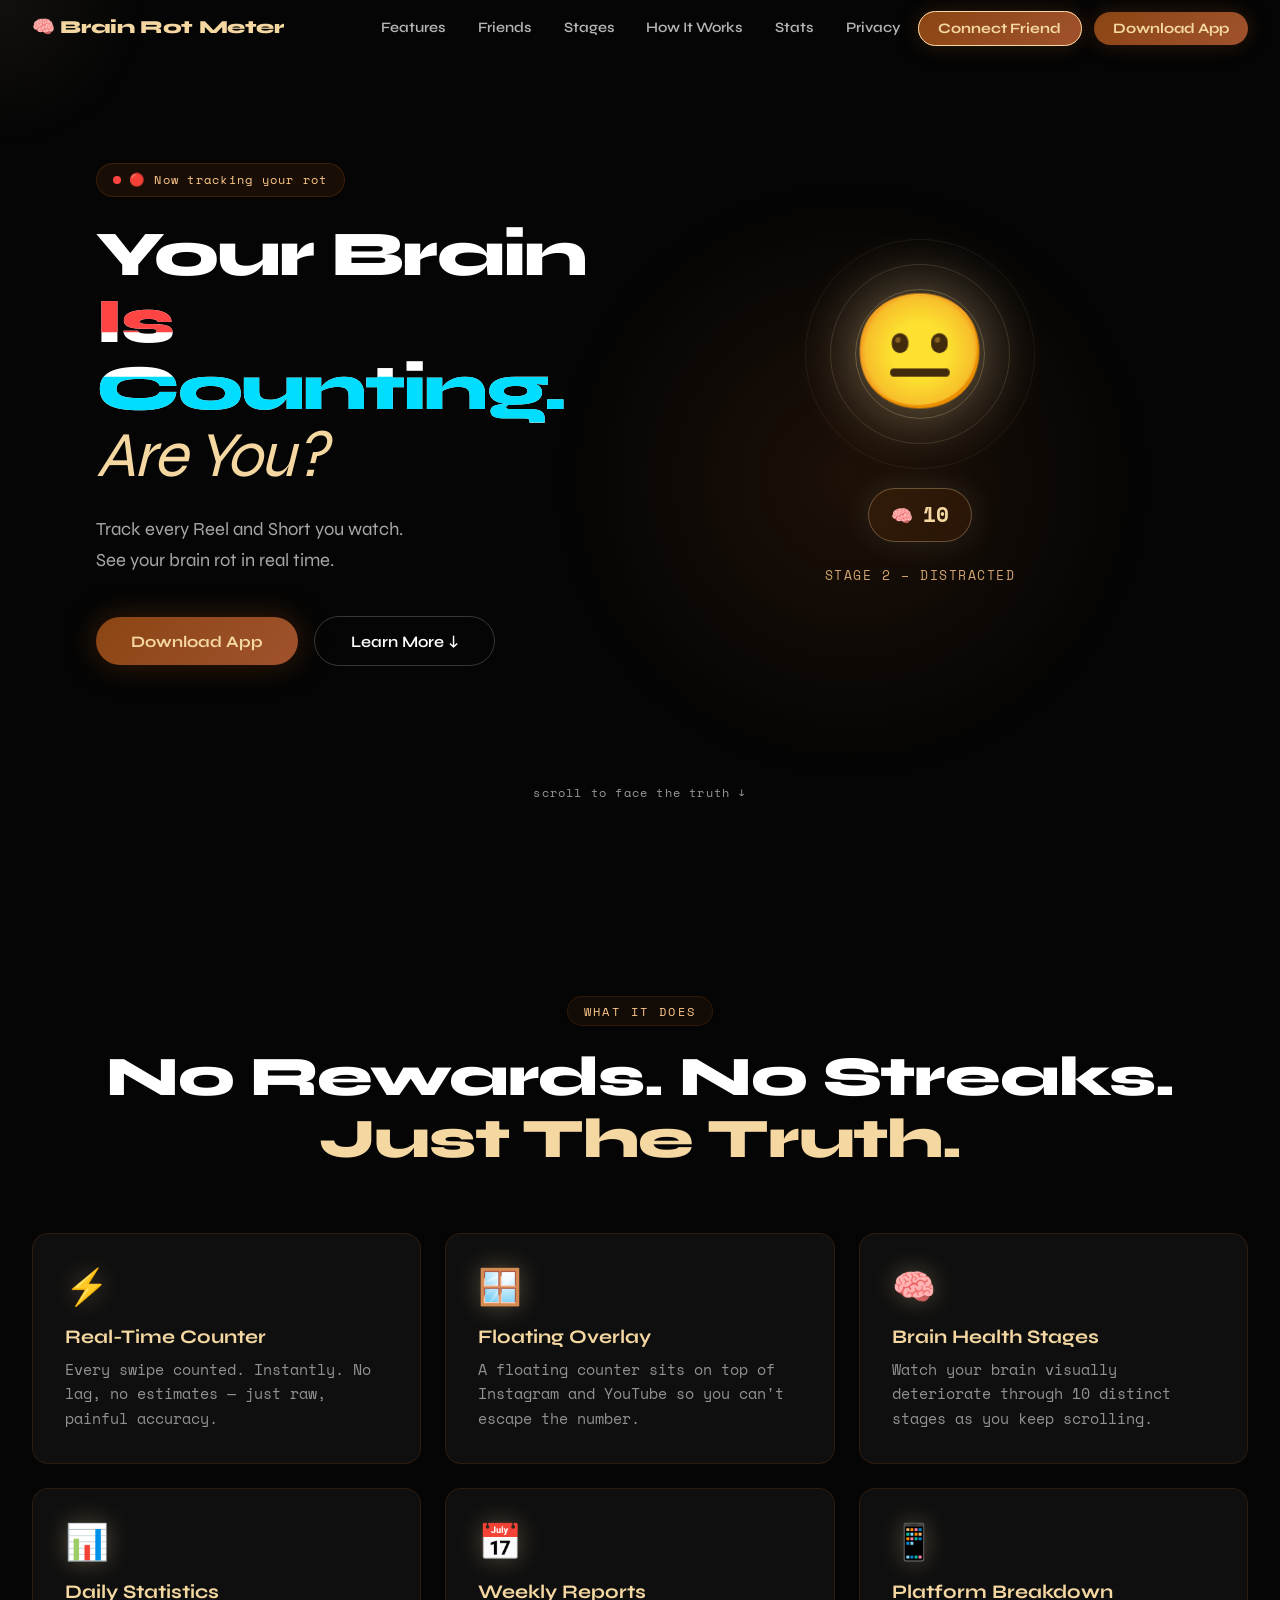
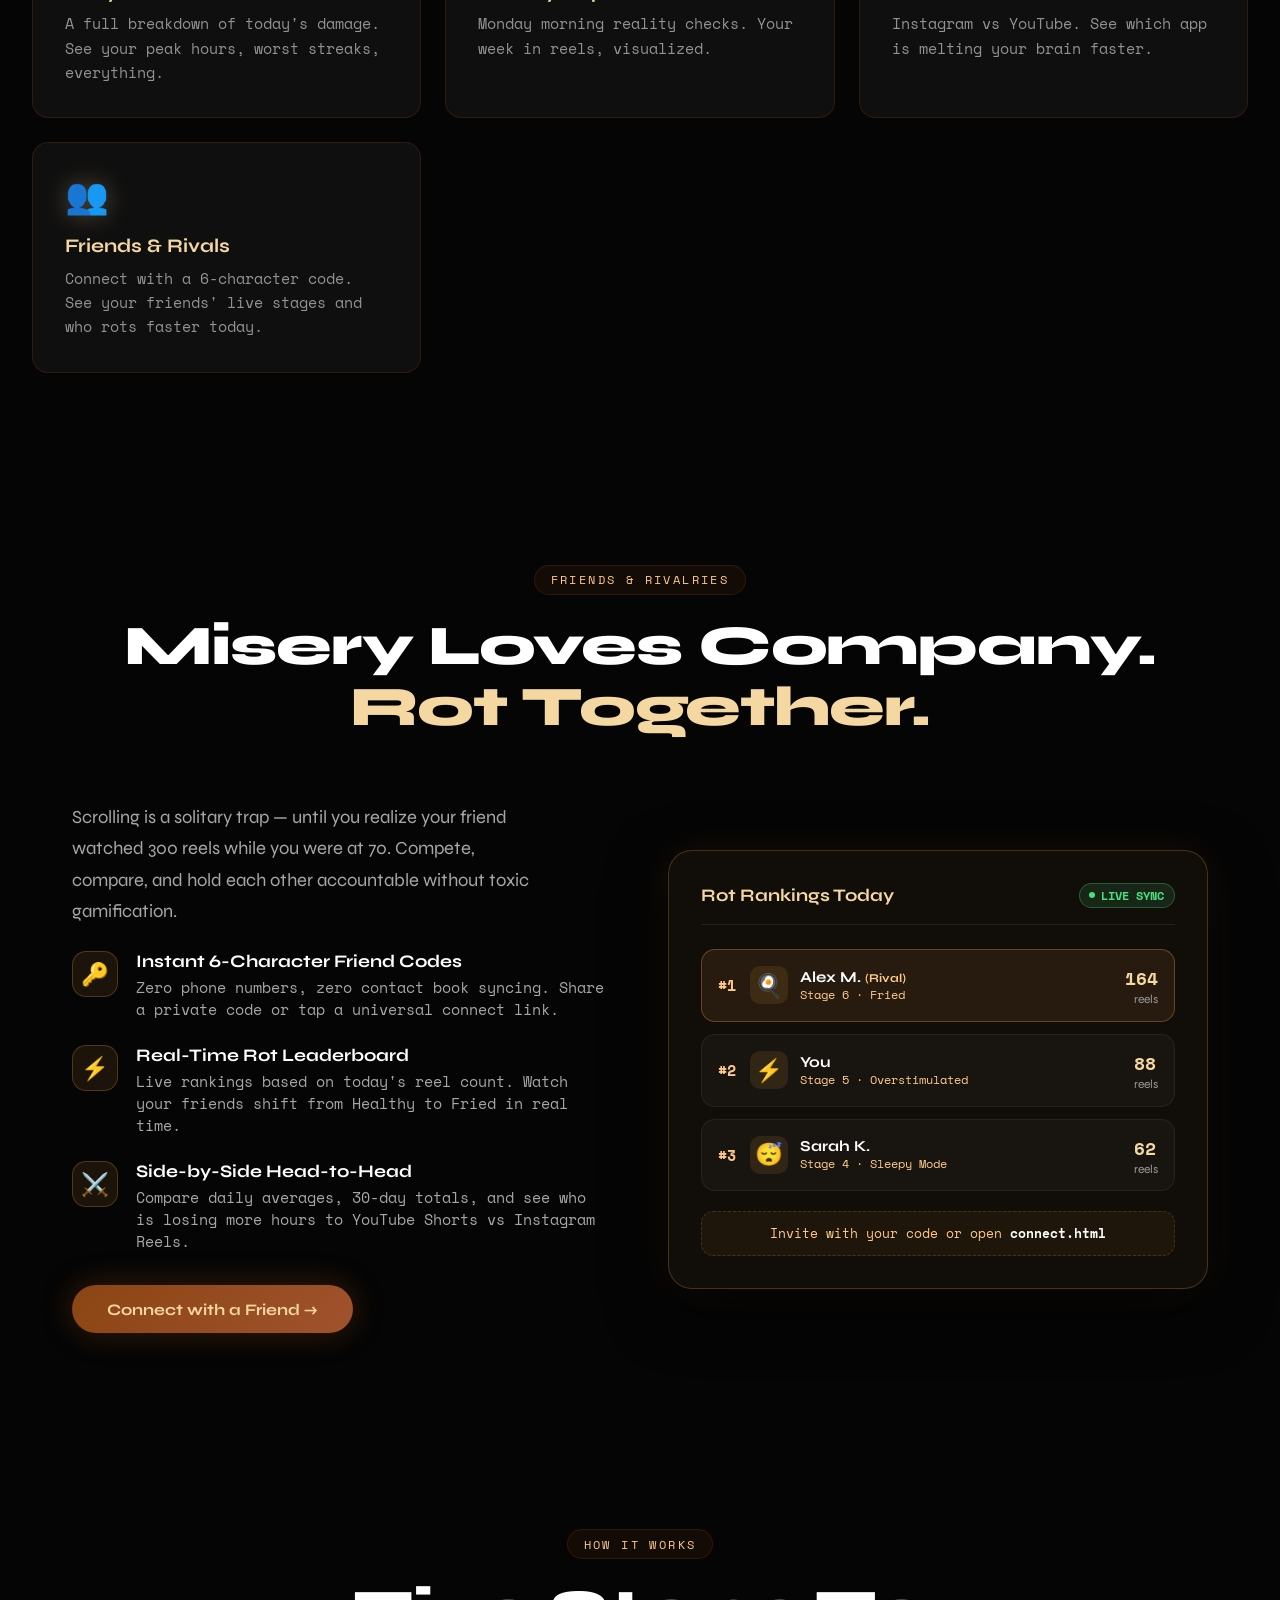
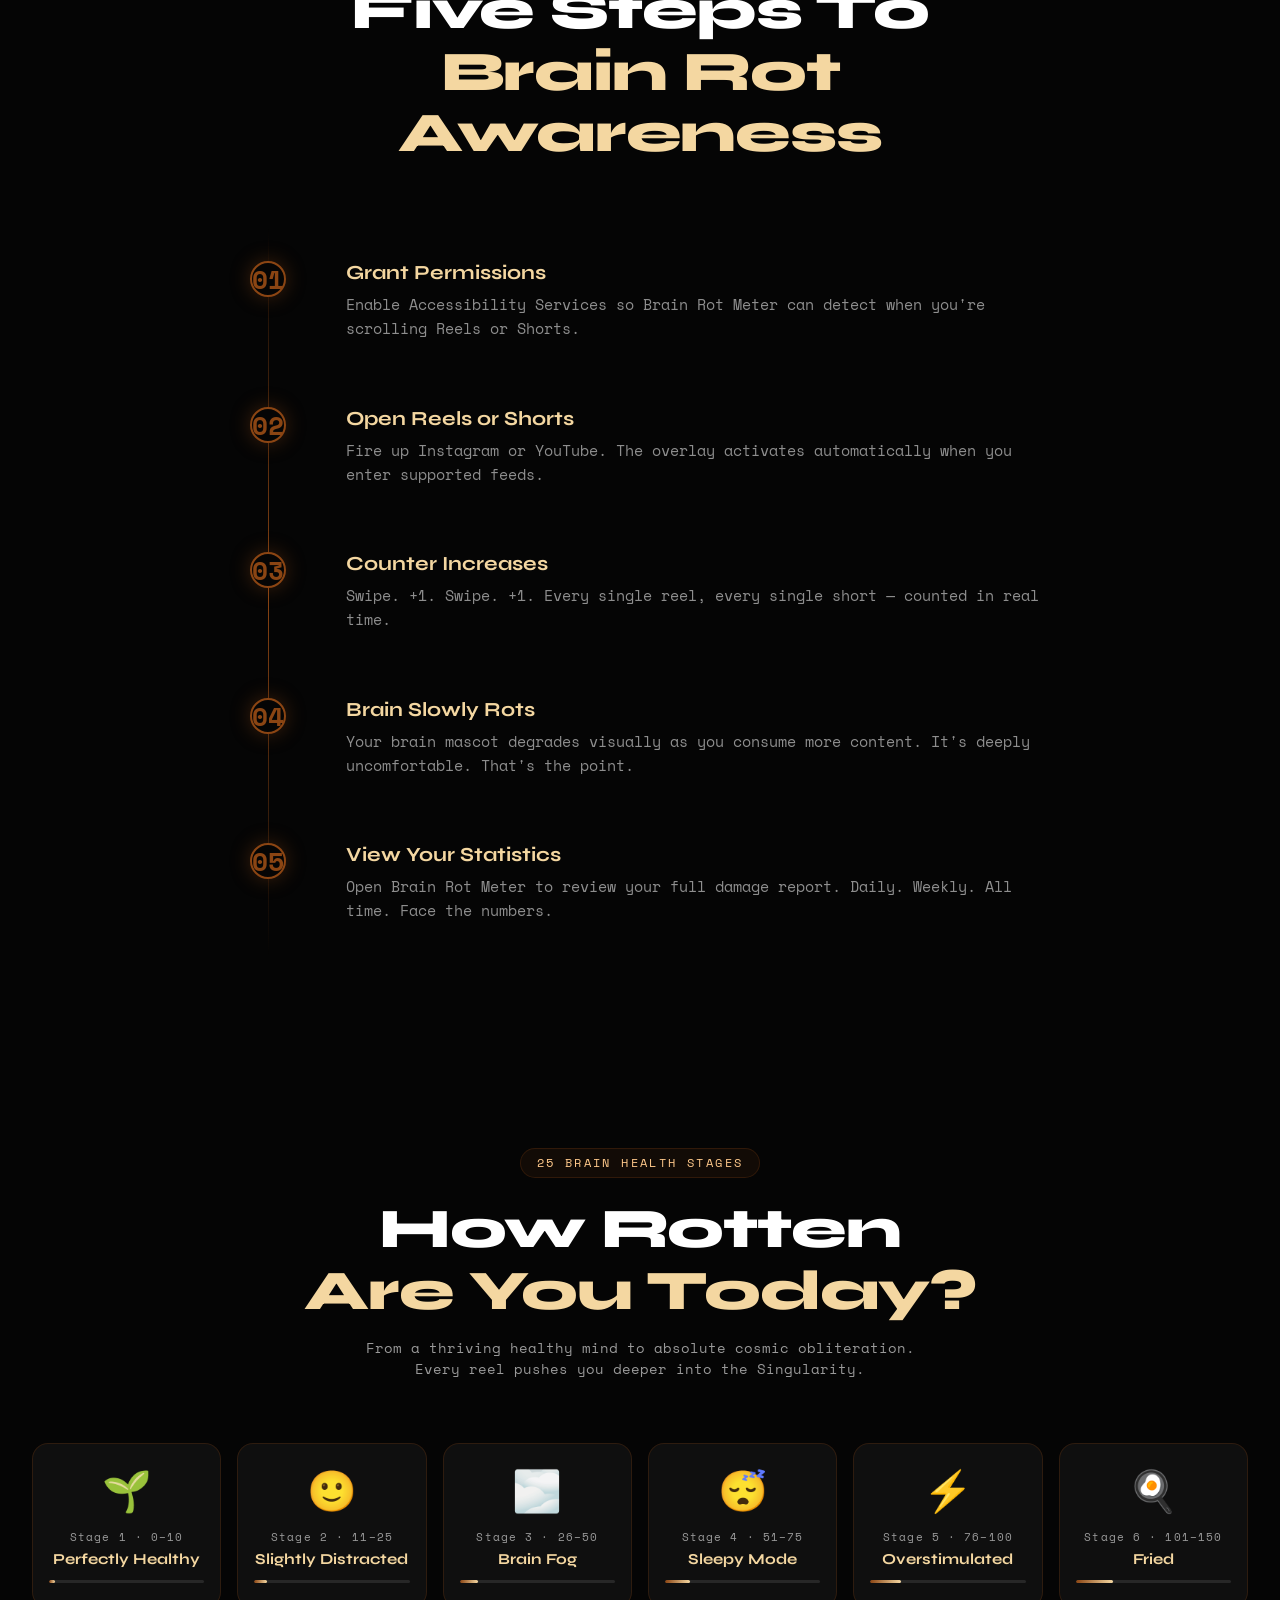
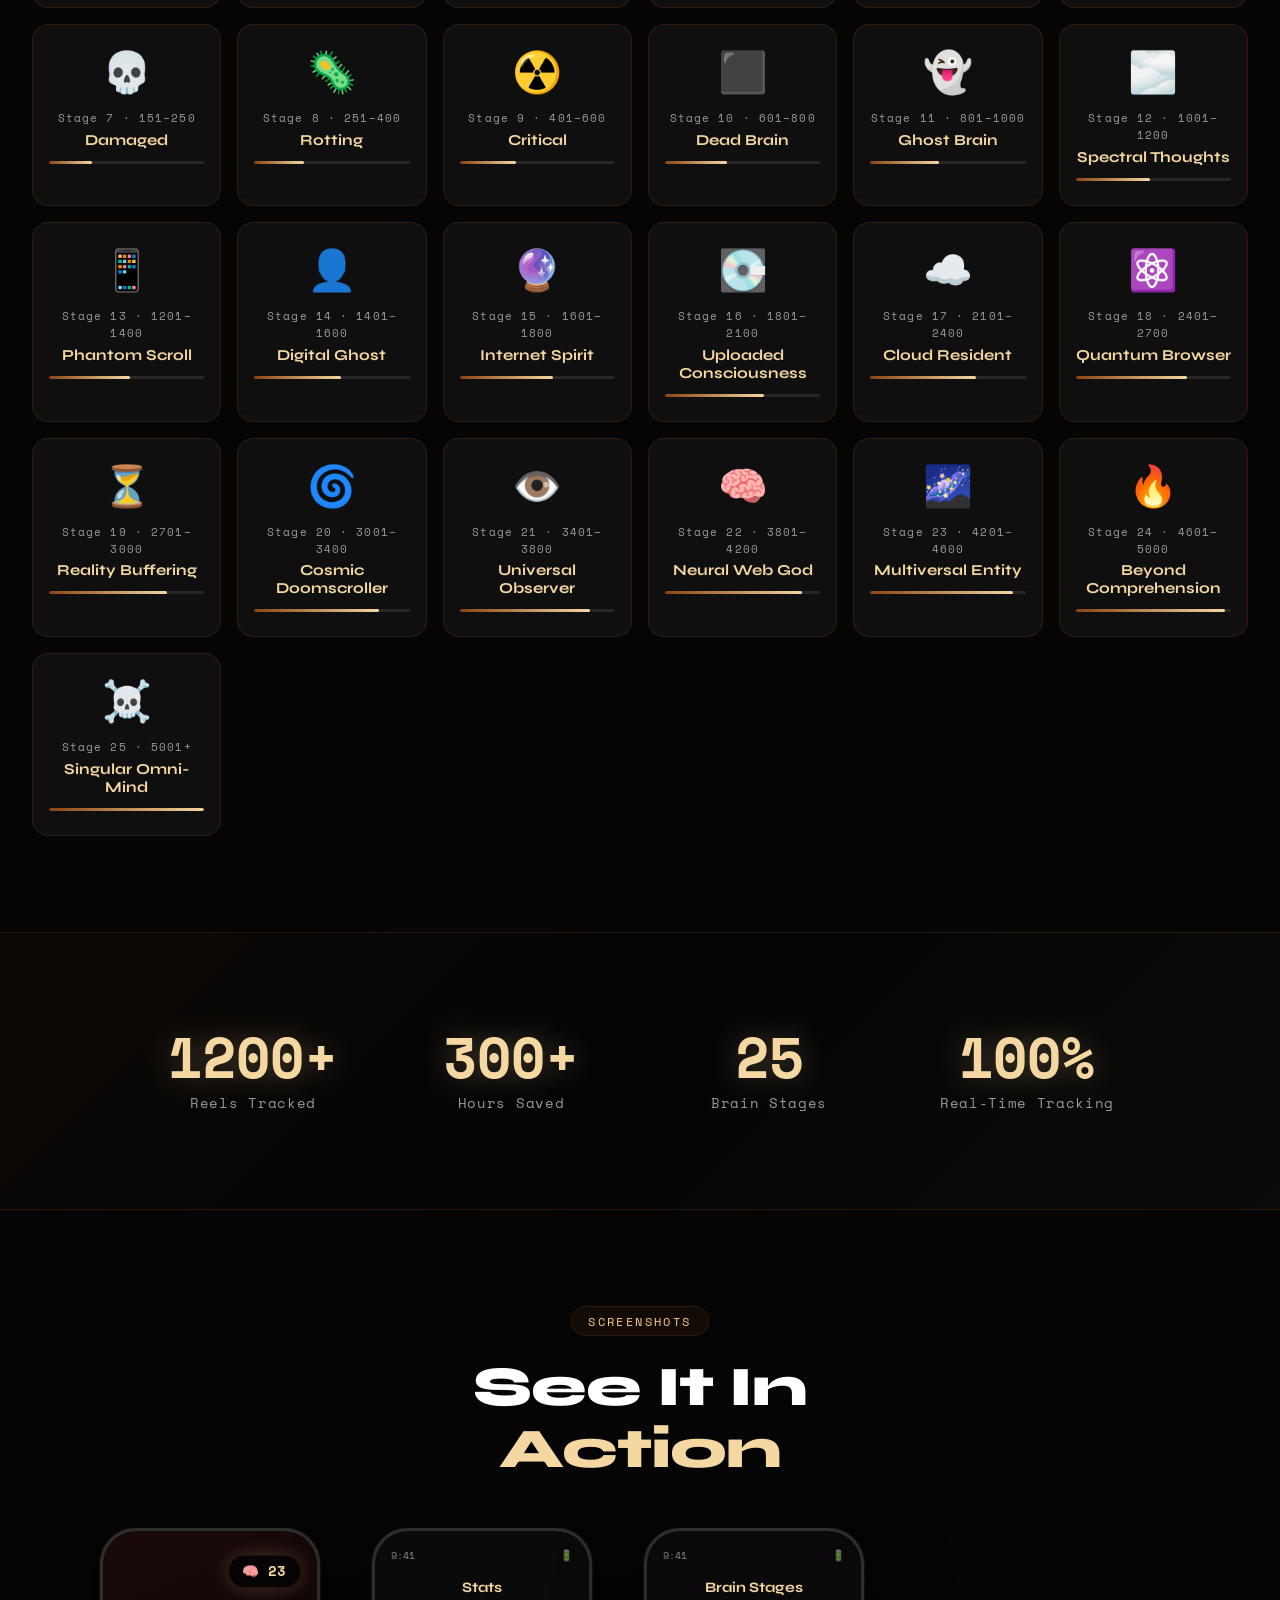
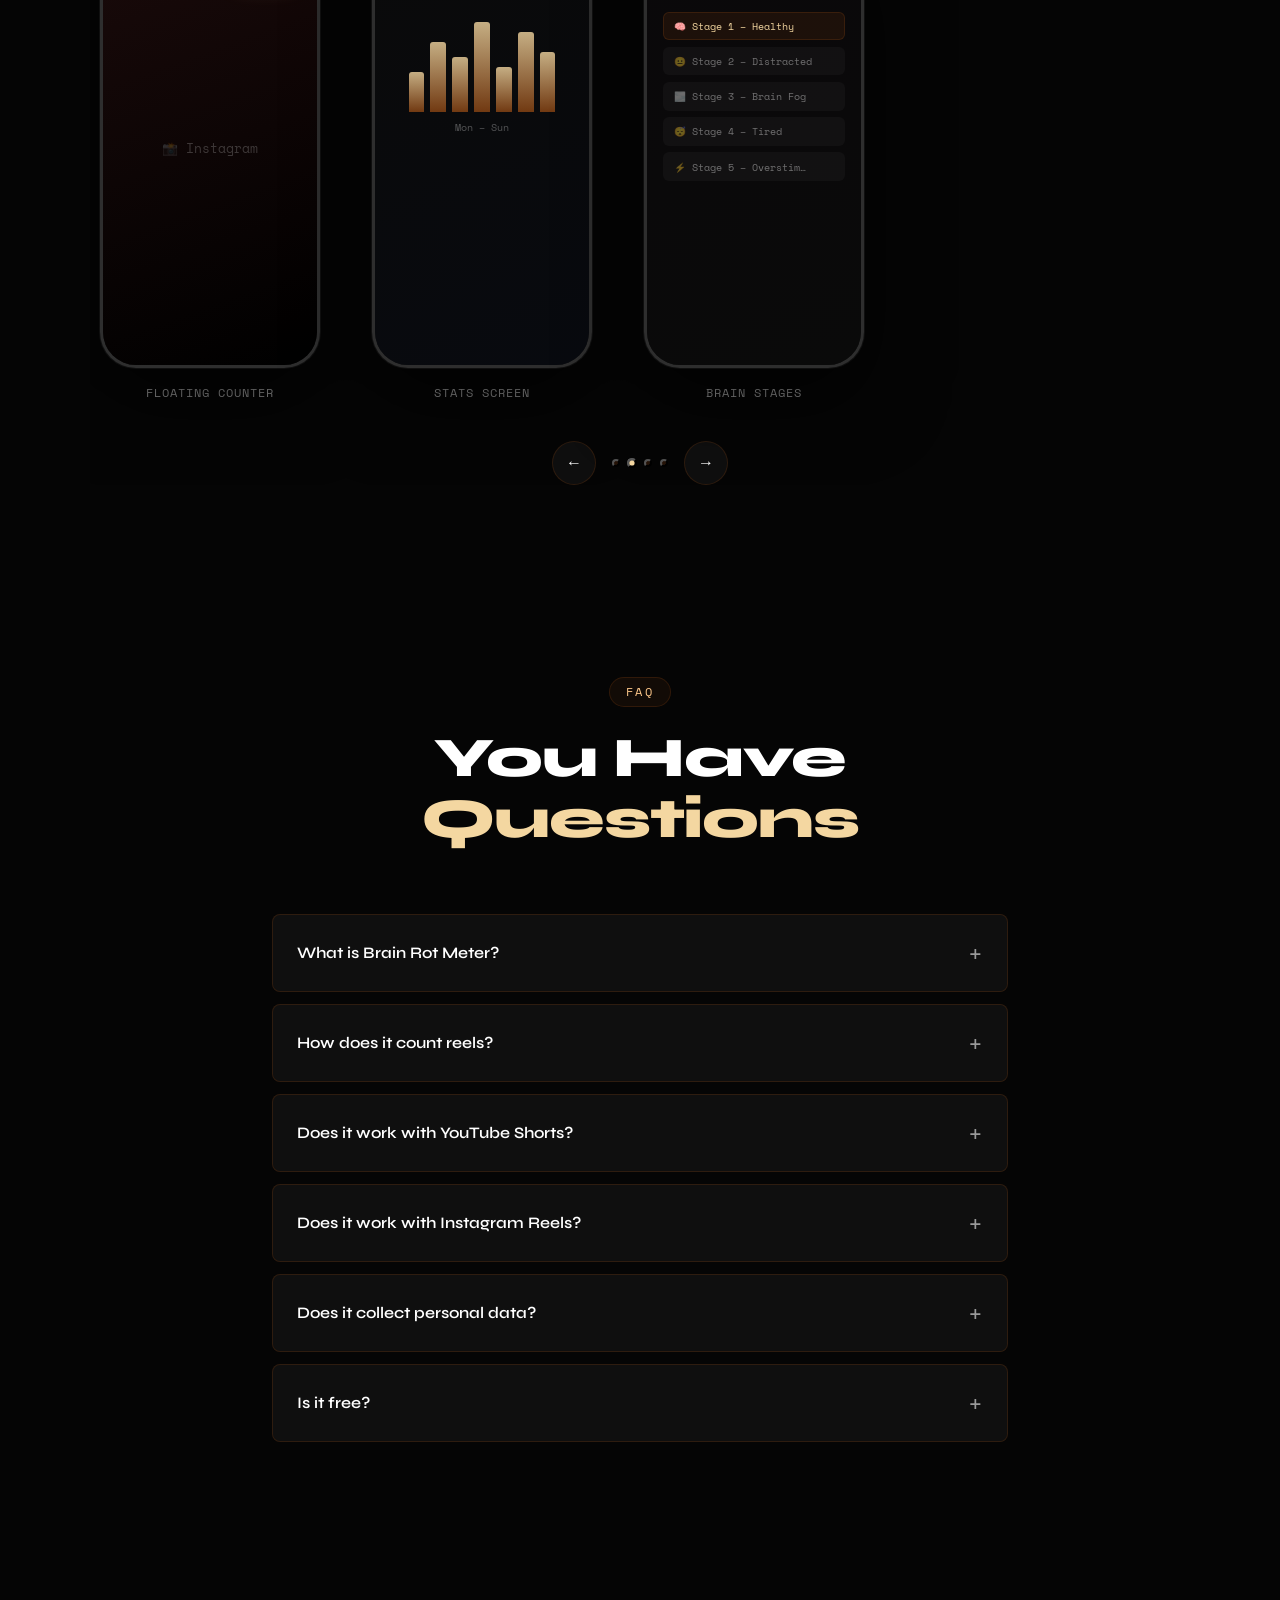
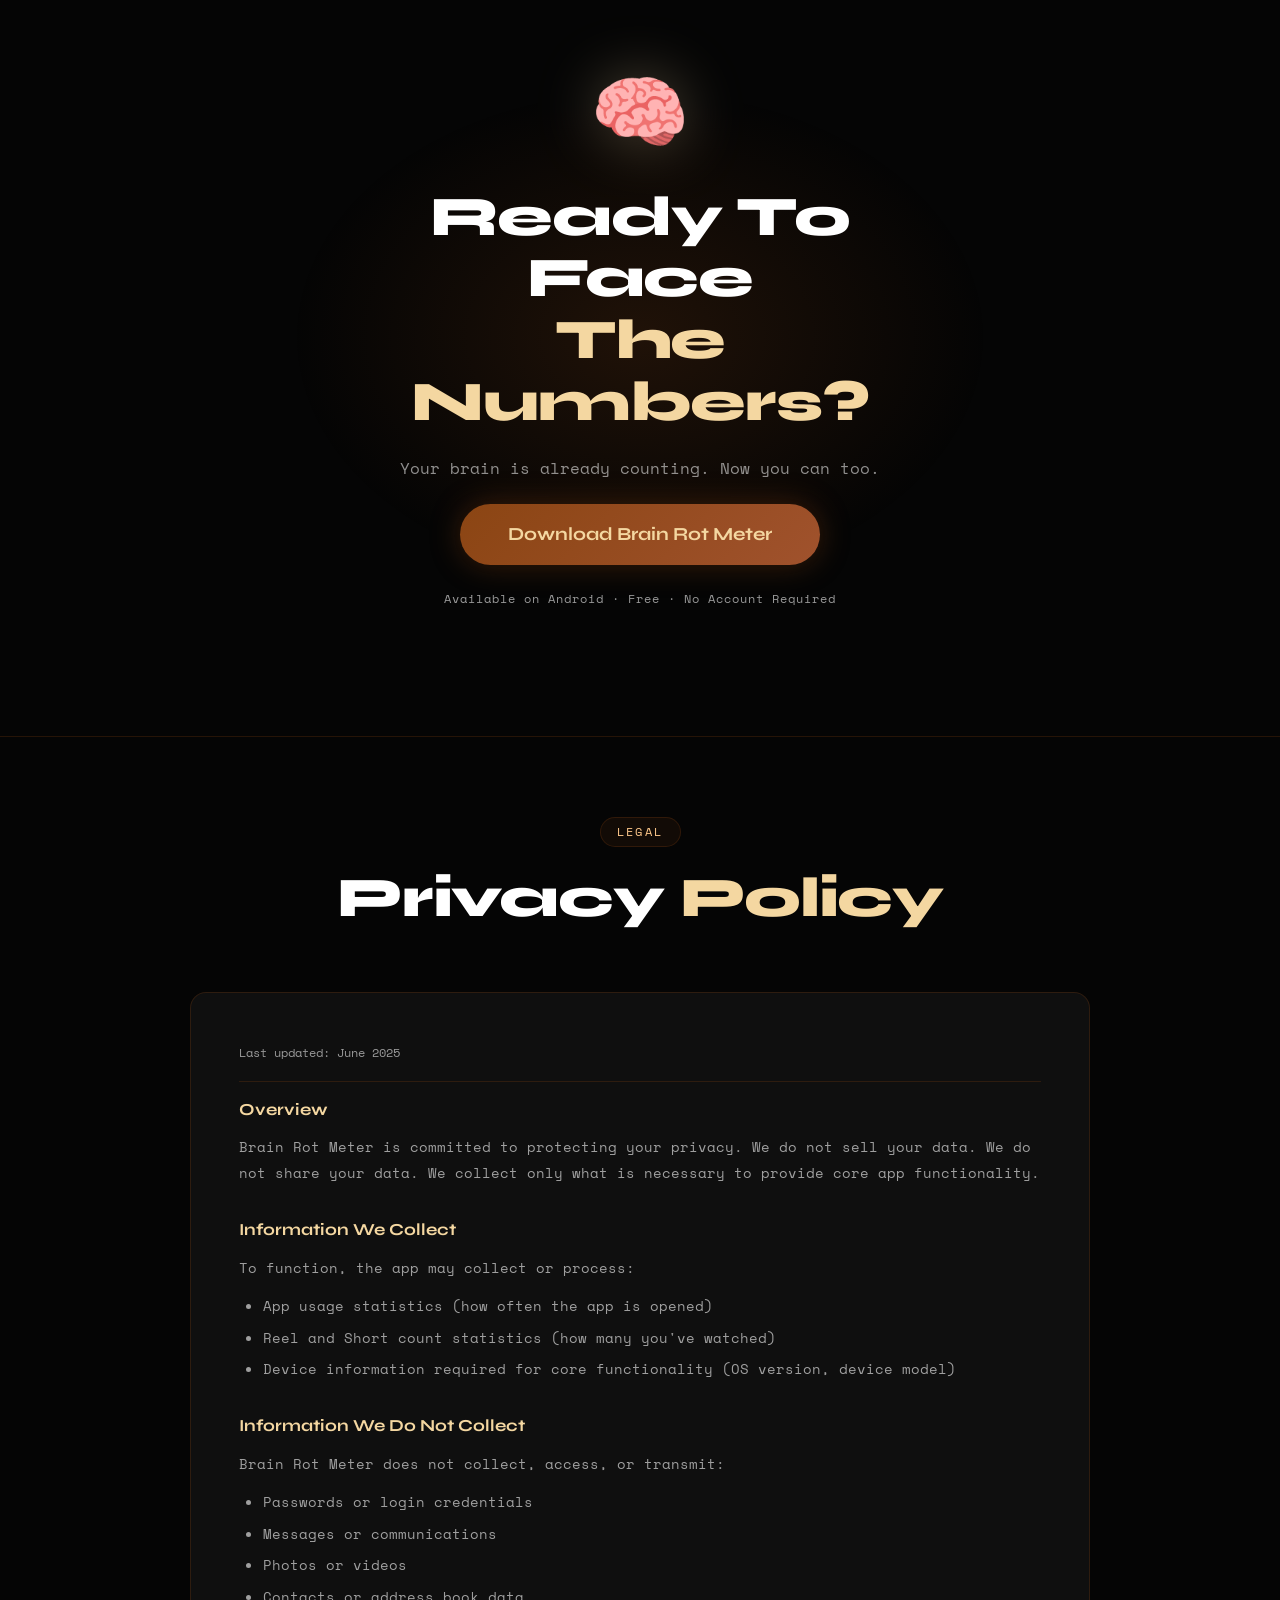
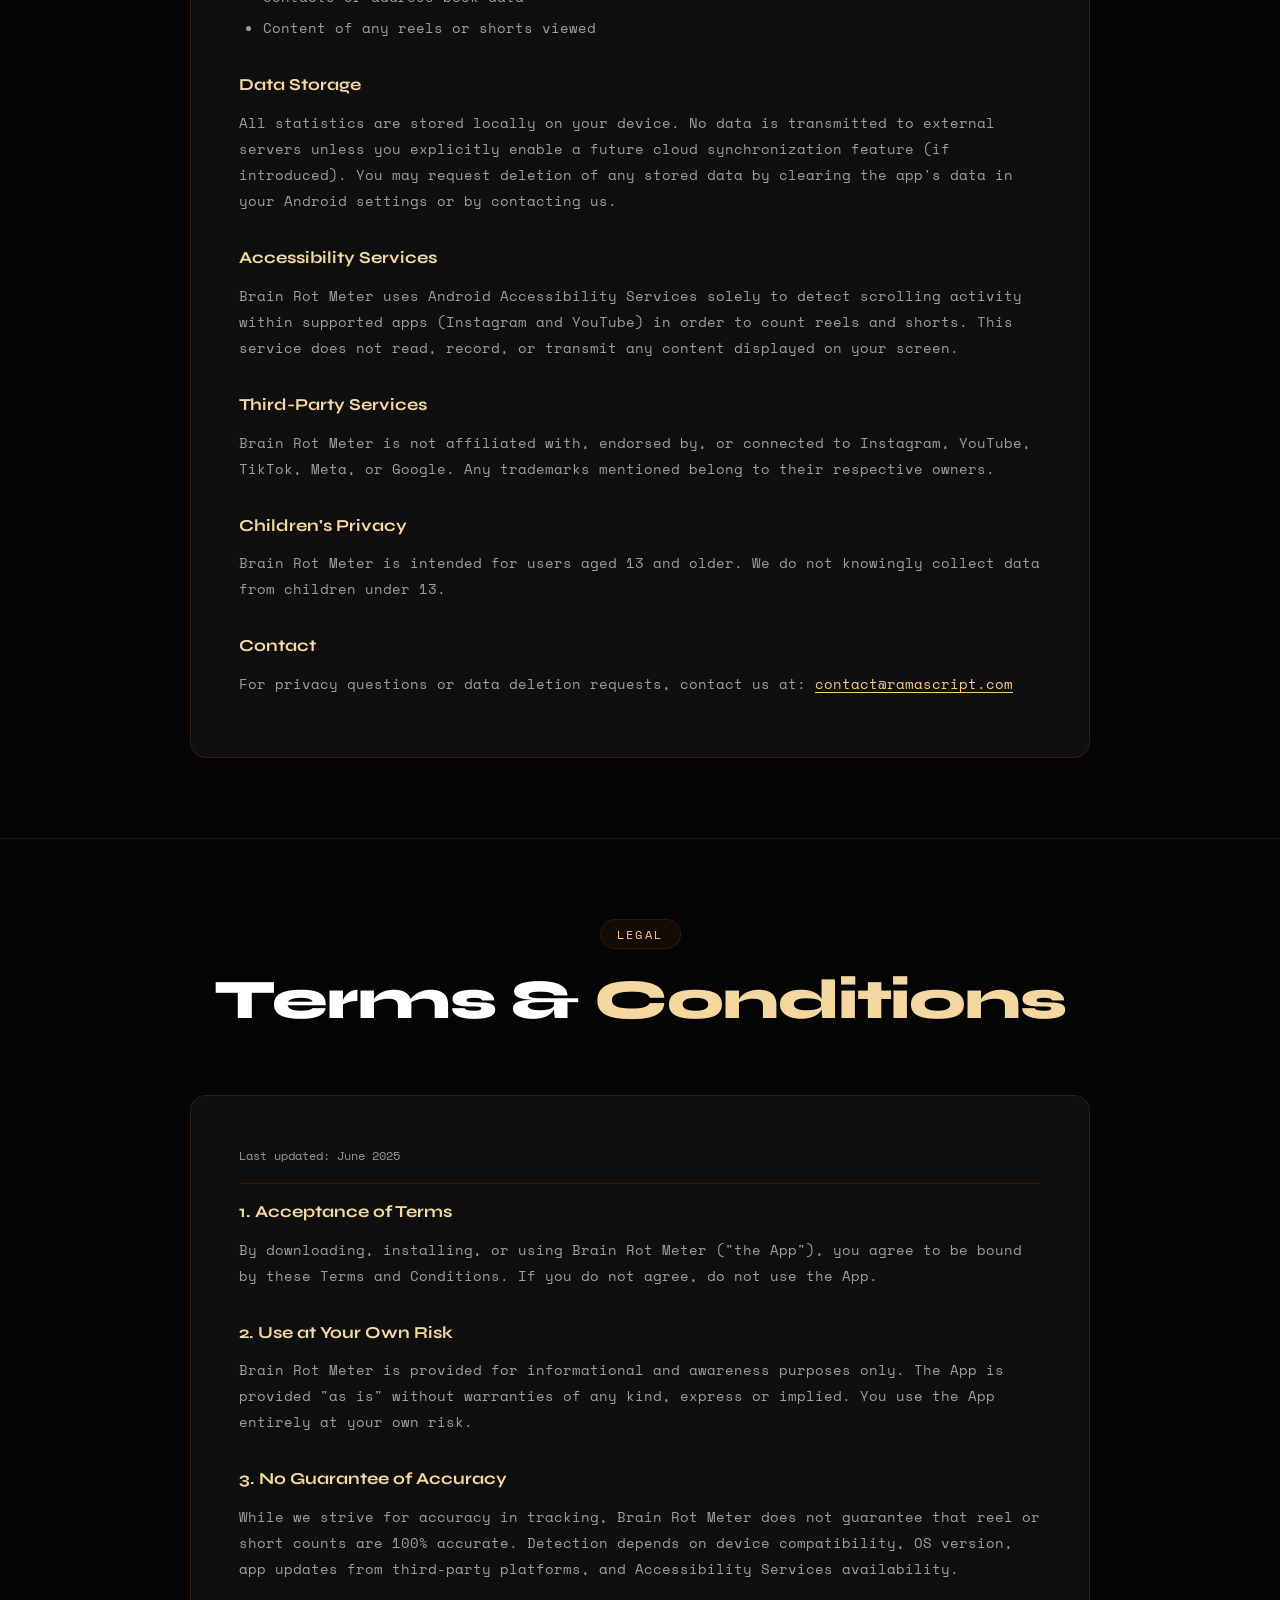
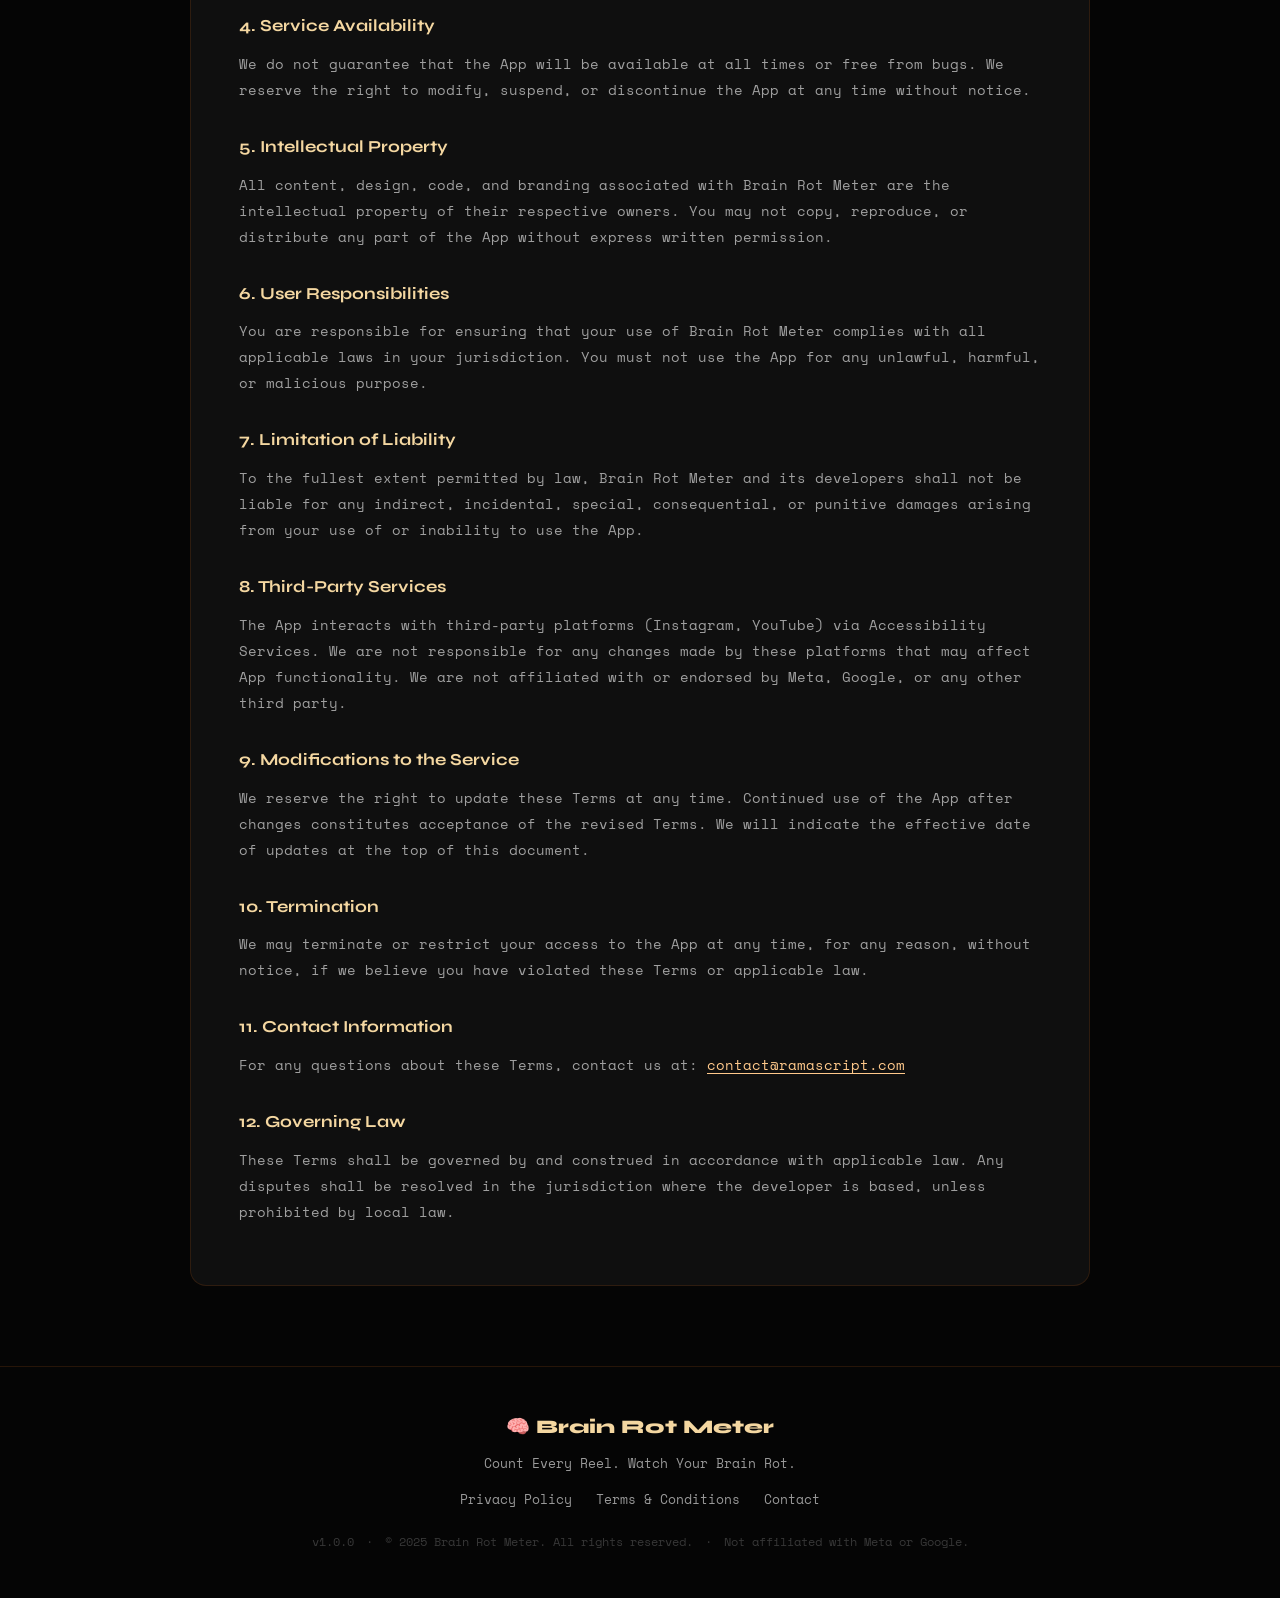
==== commit 3e909161: "feat(web): update domain to ramascript.com, add friends showcase, 25 brain stages, and rich connect " ====
--- a/index.html
+++ b/index.html
@@ -11,15 +11,15 @@
 
   <!-- Open Graph -->
   <meta property="og:title" content="Brain Rot Meter – Count Every Reel. Watch Your Brain Rot." />
-  <meta property="og:description" content="Track every Reel and Short you watch. See your brain rot in real time." />
+  <meta property="og:description" content="Track every Reel and Short you watch. Compare with friends in real time. See your brain rot." />
   <meta property="og:type" content="website" />
-  <meta property="og:image" content="https://brainrotmeter.app/og-image.png" />
-  <meta property="og:url" content="https://brainrotmeter.app" />
+  <meta property="og:image" content="https://ramascript.com/brain-rot-meter/og-image.png" />
+  <meta property="og:url" content="https://ramascript.com/brain-rot-meter/" />
 
   <!-- Twitter Card -->
   <meta name="twitter:card" content="summary_large_image" />
   <meta name="twitter:title" content="Brain Rot Meter" />
-  <meta name="twitter:description" content="Count Every Reel. Watch Your Brain Rot." />
+  <meta name="twitter:description" content="Count Every Reel. Watch Your Brain Rot with Friends." />
 
   <link rel="stylesheet" href="style.css" />
   <link rel="preconnect" href="https://fonts.googleapis.com" />
@@ -40,10 +40,12 @@
       </button>
       <ul class="nav-links" id="nav-links">
         <li><a href="#features">Features</a></li>
+        <li><a href="#friends">Friends</a></li>
+        <li><a href="#stages">Stages</a></li>
         <li><a href="#how-it-works">How It Works</a></li>
         <li><a href="#stats">Stats</a></li>
         <li><a href="#privacy">Privacy</a></li>
-        <li><a href="#terms">Terms</a></li>
+        <li><a href="connect.html" class="nav-cta" style="background: rgba(196,135,58,0.2); border: 1px solid var(--accent); color: var(--accent); margin-right: 0.5rem;">Connect Friend</a></li>
         <li><a href="#download" class="nav-cta">Download App</a></li>
       </ul>
     </div>
@@ -128,6 +130,107 @@
         <h3>Platform Breakdown</h3>
         <p>Instagram vs YouTube. See which app is melting your brain faster.</p>
       </div>
+      <div class="feature-card reveal" data-delay="600">
+        <div class="feature-icon">👥</div>
+        <h3>Friends &amp; Rivals</h3>
+        <p>Connect with a 6-character code. See your friends' live stages and who rots faster today.</p>
+      </div>
+    </div>
+  </section>
+
+  <!-- FRIENDS & RIVALRIES SHOWCASE -->
+  <section class="friends-showcase" id="friends">
+    <div class="section-header reveal">
+      <span class="section-tag">Friends &amp; Rivalries</span>
+      <h2>Misery Loves Company.<br/><span class="accent">Rot Together.</span></h2>
+    </div>
+    <div class="friends-container">
+      <div class="friends-info reveal" data-delay="0">
+        <p class="hero-sub" style="text-align: left; margin-bottom: 1.5rem;">
+          Scrolling is a solitary trap — until you realize your friend watched 300 reels while you were at 70. Compete, compare, and hold each other accountable without toxic gamification.
+        </p>
+        <ul class="friends-benefits">
+          <li class="friends-benefit-item">
+            <div class="benefit-icon">🔑</div>
+            <div>
+              <h4>Instant 6-Character Friend Codes</h4>
+              <p>Zero phone numbers, zero contact book syncing. Share a private code or tap a universal connect link.</p>
+            </div>
+          </li>
+          <li class="friends-benefit-item">
+            <div class="benefit-icon">⚡</div>
+            <div>
+              <h4>Real-Time Rot Leaderboard</h4>
+              <p>Live rankings based on today's reel count. Watch your friends shift from Healthy to Fried in real time.</p>
+            </div>
+          </li>
+          <li class="friends-benefit-item">
+            <div class="benefit-icon">⚔️</div>
+            <div>
+              <h4>Side-by-Side Head-to-Head</h4>
+              <p>Compare daily averages, 30-day totals, and see who is losing more hours to YouTube Shorts vs Instagram Reels.</p>
+            </div>
+          </li>
+        </ul>
+        <div style="margin-top: 2rem;">
+          <a href="connect.html" class="btn-primary" style="display: inline-block;">Connect with a Friend →</a>
+        </div>
+      </div>
+
+      <div class="friends-card-mock reveal" data-delay="200">
+        <div class="friends-mock-header">
+          <h3>Rot Rankings Today</h3>
+          <span class="mock-live-badge"><span class="mock-live-dot"></span> LIVE SYNC</span>
+        </div>
+        <div class="mock-friend-row highlight">
+          <div class="mock-friend-left">
+            <span class="mock-friend-rank">#1</span>
+            <div class="mock-friend-avatar">🍳</div>
+            <div>
+              <div class="mock-friend-name">Alex M. <span style="font-size: 0.75rem; color: #ffc98b;">(Rival)</span></div>
+              <div class="mock-friend-stage">Stage 6 · Fried</div>
+            </div>
+          </div>
+          <div>
+            <div class="mock-friend-count">164</div>
+            <span class="mock-friend-unit">reels</span>
+          </div>
+        </div>
+
+        <div class="mock-friend-row">
+          <div class="mock-friend-left">
+            <span class="mock-friend-rank">#2</span>
+            <div class="mock-friend-avatar">⚡</div>
+            <div>
+              <div class="mock-friend-name">You</div>
+              <div class="mock-friend-stage">Stage 5 · Overstimulated</div>
+            </div>
+          </div>
+          <div>
+            <div class="mock-friend-count">88</div>
+            <span class="mock-friend-unit">reels</span>
+          </div>
+        </div>
+
+        <div class="mock-friend-row">
+          <div class="mock-friend-left">
+            <span class="mock-friend-rank">#3</span>
+            <div class="mock-friend-avatar">😴</div>
+            <div>
+              <div class="mock-friend-name">Sarah K.</div>
+              <div class="mock-friend-stage">Stage 4 · Sleepy Mode</div>
+            </div>
+          </div>
+          <div>
+            <div class="mock-friend-count">62</div>
+            <span class="mock-friend-unit">reels</span>
+          </div>
+        </div>
+
+        <div style="margin-top: 1.25rem; text-align: center; font-family: var(--font-mono); font-size: 0.8rem; color: var(--secondary); background: rgba(196,135,58,0.08); padding: 0.75rem; border-radius: 12px; border: 1px dashed rgba(196,135,58,0.25);">
+          Invite with your code or open <span style="color: #fff; font-weight: 700;">connect.html</span>
+        </div>
+      </div>
     </div>
   </section>
 
@@ -177,70 +280,163 @@
   </section>
 
   <!-- BRAIN STAGES -->
-  <section class="brain-stages" id="brain-stages">
+  <section class="brain-stages" id="stages">
     <div class="section-header reveal">
-      <span class="section-tag">Brain Health Stages</span>
+      <span class="section-tag">25 Brain Health Stages</span>
       <h2>How Rotten<br/><span class="accent">Are You Today?</span></h2>
+      <p style="color: var(--text-dim); max-width: 600px; margin: 1rem auto 0; font-family: var(--font-mono); font-size: 0.9rem;">
+        From a thriving healthy mind to absolute cosmic obliteration. Every reel pushes you deeper into the Singularity.
+      </p>
     </div>
     <div class="stages-grid">
       <div class="stage-card reveal" data-stage="1" data-delay="0">
+        <div class="stage-emoji">🌱</div>
+        <div class="stage-num">Stage 1 · 0–10</div>
+        <div class="stage-name">Perfectly Healthy</div>
+        <div class="stage-bar"><div class="stage-fill" style="width:4%"></div></div>
+      </div>
+      <div class="stage-card reveal" data-stage="2" data-delay="40">
+        <div class="stage-emoji">🙂</div>
+        <div class="stage-num">Stage 2 · 11–25</div>
+        <div class="stage-name">Slightly Distracted</div>
+        <div class="stage-bar"><div class="stage-fill" style="width:8%"></div></div>
+      </div>
+      <div class="stage-card reveal" data-stage="3" data-delay="80">
+        <div class="stage-emoji">🌫️</div>
+        <div class="stage-num">Stage 3 · 26–50</div>
+        <div class="stage-name">Brain Fog</div>
+        <div class="stage-bar"><div class="stage-fill" style="width:12%"></div></div>
+      </div>
+      <div class="stage-card reveal" data-stage="4" data-delay="120">
+        <div class="stage-emoji">😴</div>
+        <div class="stage-num">Stage 4 · 51–75</div>
+        <div class="stage-name">Sleepy Mode</div>
+        <div class="stage-bar"><div class="stage-fill" style="width:16%"></div></div>
+      </div>
+      <div class="stage-card reveal" data-stage="5" data-delay="160">
+        <div class="stage-emoji">⚡</div>
+        <div class="stage-num">Stage 5 · 76–100</div>
+        <div class="stage-name">Overstimulated</div>
+        <div class="stage-bar"><div class="stage-fill" style="width:20%"></div></div>
+      </div>
+      <div class="stage-card reveal" data-stage="6" data-delay="200">
+        <div class="stage-emoji">🍳</div>
+        <div class="stage-num">Stage 6 · 101–150</div>
+        <div class="stage-name">Fried</div>
+        <div class="stage-bar"><div class="stage-fill" style="width:24%"></div></div>
+      </div>
+      <div class="stage-card reveal" data-stage="7" data-delay="240">
+        <div class="stage-emoji">💀</div>
+        <div class="stage-num">Stage 7 · 151–250</div>
+        <div class="stage-name">Damaged</div>
+        <div class="stage-bar"><div class="stage-fill" style="width:28%"></div></div>
+      </div>
+      <div class="stage-card reveal" data-stage="8" data-delay="280">
+        <div class="stage-emoji">🦠</div>
+        <div class="stage-num">Stage 8 · 251–400</div>
+        <div class="stage-name">Rotting</div>
+        <div class="stage-bar"><div class="stage-fill" style="width:32%"></div></div>
+      </div>
+      <div class="stage-card reveal" data-stage="9" data-delay="320">
+        <div class="stage-emoji">☢️</div>
+        <div class="stage-num">Stage 9 · 401–600</div>
+        <div class="stage-name">Critical</div>
+        <div class="stage-bar"><div class="stage-fill" style="width:36%"></div></div>
+      </div>
+      <div class="stage-card reveal" data-stage="10" data-delay="360">
+        <div class="stage-emoji">⬛</div>
+        <div class="stage-num">Stage 10 · 601–800</div>
+        <div class="stage-name">Dead Brain</div>
+        <div class="stage-bar"><div class="stage-fill" style="width:40%"></div></div>
+      </div>
+      <div class="stage-card reveal" data-stage="11" data-delay="400">
+        <div class="stage-emoji">👻</div>
+        <div class="stage-num">Stage 11 · 801–1000</div>
+        <div class="stage-name">Ghost Brain</div>
+        <div class="stage-bar"><div class="stage-fill" style="width:44%"></div></div>
+      </div>
+      <div class="stage-card reveal" data-stage="12" data-delay="440">
+        <div class="stage-emoji">🌫️</div>
+        <div class="stage-num">Stage 12 · 1001–1200</div>
+        <div class="stage-name">Spectral Thoughts</div>
+        <div class="stage-bar"><div class="stage-fill" style="width:48%"></div></div>
+      </div>
+      <div class="stage-card reveal" data-stage="13" data-delay="480">
+        <div class="stage-emoji">📱</div>
+        <div class="stage-num">Stage 13 · 1201–1400</div>
+        <div class="stage-name">Phantom Scroll</div>
+        <div class="stage-bar"><div class="stage-fill" style="width:52%"></div></div>
+      </div>
+      <div class="stage-card reveal" data-stage="14" data-delay="520">
+        <div class="stage-emoji">👤</div>
+        <div class="stage-num">Stage 14 · 1401–1600</div>
+        <div class="stage-name">Digital Ghost</div>
+        <div class="stage-bar"><div class="stage-fill" style="width:56%"></div></div>
+      </div>
+      <div class="stage-card reveal" data-stage="15" data-delay="560">
+        <div class="stage-emoji">🔮</div>
+        <div class="stage-num">Stage 15 · 1601–1800</div>
+        <div class="stage-name">Internet Spirit</div>
+        <div class="stage-bar"><div class="stage-fill" style="width:60%"></div></div>
+      </div>
+      <div class="stage-card reveal" data-stage="16" data-delay="600">
+        <div class="stage-emoji">💽</div>
+        <div class="stage-num">Stage 16 · 1801–2100</div>
+        <div class="stage-name">Uploaded Consciousness</div>
+        <div class="stage-bar"><div class="stage-fill" style="width:64%"></div></div>
+      </div>
+      <div class="stage-card reveal" data-stage="17" data-delay="640">
+        <div class="stage-emoji">☁️</div>
+        <div class="stage-num">Stage 17 · 2101–2400</div>
+        <div class="stage-name">Cloud Resident</div>
+        <div class="stage-bar"><div class="stage-fill" style="width:68%"></div></div>
+      </div>
+      <div class="stage-card reveal" data-stage="18" data-delay="680">
+        <div class="stage-emoji">⚛️</div>
+        <div class="stage-num">Stage 18 · 2401–2700</div>
+        <div class="stage-name">Quantum Browser</div>
+        <div class="stage-bar"><div class="stage-fill" style="width:72%"></div></div>
+      </div>
+      <div class="stage-card reveal" data-stage="19" data-delay="720">
+        <div class="stage-emoji">⏳</div>
+        <div class="stage-num">Stage 19 · 2701–3000</div>
+        <div class="stage-name">Reality Buffering</div>
+        <div class="stage-bar"><div class="stage-fill" style="width:76%"></div></div>
+      </div>
+      <div class="stage-card reveal" data-stage="20" data-delay="760">
+        <div class="stage-emoji">🌀</div>
+        <div class="stage-num">Stage 20 · 3001–3400</div>
+        <div class="stage-name">Cosmic Doomscroller</div>
+        <div class="stage-bar"><div class="stage-fill" style="width:80%"></div></div>
+      </div>
+      <div class="stage-card reveal" data-stage="21" data-delay="800">
+        <div class="stage-emoji">👁️</div>
+        <div class="stage-num">Stage 21 · 3401–3800</div>
+        <div class="stage-name">Universal Observer</div>
+        <div class="stage-bar"><div class="stage-fill" style="width:84%"></div></div>
+      </div>
+      <div class="stage-card reveal" data-stage="22" data-delay="840">
         <div class="stage-emoji">🧠</div>
-        <div class="stage-num">Stage 1</div>
-        <div class="stage-name">Healthy</div>
-        <div class="stage-bar"><div class="stage-fill" style="width:10%"></div></div>
-      </div>
-      <div class="stage-card reveal" data-stage="2" data-delay="80">
-        <div class="stage-emoji">😐</div>
-        <div class="stage-num">Stage 2</div>
-        <div class="stage-name">Distracted</div>
-        <div class="stage-bar"><div class="stage-fill" style="width:20%"></div></div>
-      </div>
-      <div class="stage-card reveal" data-stage="3" data-delay="160">
-        <div class="stage-emoji">🌫️</div>
-        <div class="stage-num">Stage 3</div>
-        <div class="stage-name">Brain Fog</div>
-        <div class="stage-bar"><div class="stage-fill" style="width:30%"></div></div>
-      </div>
-      <div class="stage-card reveal" data-stage="4" data-delay="240">
-        <div class="stage-emoji">😴</div>
-        <div class="stage-num">Stage 4</div>
-        <div class="stage-name">Tired</div>
-        <div class="stage-bar"><div class="stage-fill" style="width:40%"></div></div>
-      </div>
-      <div class="stage-card reveal" data-stage="5" data-delay="320">
-        <div class="stage-emoji">⚡</div>
-        <div class="stage-num">Stage 5</div>
-        <div class="stage-name">Overstimulated</div>
-        <div class="stage-bar"><div class="stage-fill" style="width:50%"></div></div>
-      </div>
-      <div class="stage-card reveal" data-stage="6" data-delay="400">
-        <div class="stage-emoji">🍳</div>
-        <div class="stage-num">Stage 6</div>
-        <div class="stage-name">Fried</div>
-        <div class="stage-bar"><div class="stage-fill" style="width:60%"></div></div>
-      </div>
-      <div class="stage-card reveal" data-stage="7" data-delay="480">
-        <div class="stage-emoji">💀</div>
-        <div class="stage-num">Stage 7</div>
-        <div class="stage-name">Damaged</div>
-        <div class="stage-bar"><div class="stage-fill" style="width:70%"></div></div>
-      </div>
-      <div class="stage-card reveal" data-stage="8" data-delay="560">
-        <div class="stage-emoji">🦠</div>
-        <div class="stage-num">Stage 8</div>
-        <div class="stage-name">Rotting</div>
-        <div class="stage-bar"><div class="stage-fill" style="width:80%"></div></div>
-      </div>
-      <div class="stage-card reveal" data-stage="9" data-delay="640">
-        <div class="stage-emoji">☢️</div>
-        <div class="stage-num">Stage 9</div>
-        <div class="stage-name">Critical</div>
-        <div class="stage-bar"><div class="stage-fill" style="width:90%"></div></div>
-      </div>
-      <div class="stage-card reveal" data-stage="10" data-delay="720">
-        <div class="stage-emoji">⬛</div>
-        <div class="stage-num">Stage 10</div>
-        <div class="stage-name">Dead Brain</div>
+        <div class="stage-num">Stage 22 · 3801–4200</div>
+        <div class="stage-name">Neural Web God</div>
+        <div class="stage-bar"><div class="stage-fill" style="width:88%"></div></div>
+      </div>
+      <div class="stage-card reveal" data-stage="23" data-delay="880">
+        <div class="stage-emoji">🌌</div>
+        <div class="stage-num">Stage 23 · 4201–4600</div>
+        <div class="stage-name">Multiversal Entity</div>
+        <div class="stage-bar"><div class="stage-fill" style="width:92%"></div></div>
+      </div>
+      <div class="stage-card reveal" data-stage="24" data-delay="920">
+        <div class="stage-emoji">🔥</div>
+        <div class="stage-num">Stage 24 · 4601–5000</div>
+        <div class="stage-name">Beyond Comprehension</div>
+        <div class="stage-bar"><div class="stage-fill" style="width:96%"></div></div>
+      </div>
+      <div class="stage-card reveal" data-stage="25" data-delay="960">
+        <div class="stage-emoji">☠️</div>
+        <div class="stage-num">Stage 25 · 5001+</div>
+        <div class="stage-name">Singular Omni-Mind</div>
         <div class="stage-bar"><div class="stage-fill" style="width:100%"></div></div>
       </div>
     </div>
@@ -258,7 +454,7 @@
         <div class="stat-label">Hours Saved</div>
       </div>
       <div class="stat-item reveal" data-delay="300">
-        <div class="stat-num" data-target="10" data-suffix="">0</div>
+        <div class="stat-num" data-target="25" data-suffix="">0</div>
         <div class="stat-label">Brain Stages</div>
       </div>
       <div class="stat-item reveal" data-delay="450">
@@ -366,7 +562,7 @@
           <span class="faq-icon">+</span>
         </button>
         <div class="faq-answer">
-          <p>Brain Rot Meter is an Android app that tracks how many Instagram Reels and YouTube Shorts you watch. It displays a floating counter in real time and shows your brain health deteriorating across 10 stages. No XP. No rewards. Just awareness.</p>
+          <p>Brain Rot Meter is an Android app that tracks how many Instagram Reels and YouTube Shorts you watch. It displays a floating counter in real time and shows your brain health deteriorating across 25 distinct stages. No XP. No rewards. Just awareness.</p>
         </div>
       </div>
       <div class="faq-item reveal" data-delay="80">
@@ -473,7 +669,7 @@
         <p>Brain Rot Meter is intended for users aged 13 and older. We do not knowingly collect data from children under 13.</p>
 
         <h3>Contact</h3>
-        <p>For privacy questions or data deletion requests, contact us at: <a href="mailto:privacy@brainrotmeter.app">privacy@brainrotmeter.app</a></p>
+        <p>For privacy questions or data deletion requests, contact us at: <a href="mailto:contact@ramascript.com">contact@ramascript.com</a></p>
       </div>
     </div>
   </section>
@@ -519,7 +715,7 @@
         <p>We may terminate or restrict your access to the App at any time, for any reason, without notice, if we believe you have violated these Terms or applicable law.</p>
 
         <h3>11. Contact Information</h3>
-        <p>For any questions about these Terms, contact us at: <a href="mailto:legal@brainrotmeter.app">legal@brainrotmeter.app</a></p>
+        <p>For any questions about these Terms, contact us at: <a href="mailto:contact@ramascript.com">contact@ramascript.com</a></p>
 
         <h3>12. Governing Law</h3>
         <p>These Terms shall be governed by and construed in accordance with applicable law. Any disputes shall be resolved in the jurisdiction where the developer is based, unless prohibited by local law.</p>
@@ -535,7 +731,7 @@
       <nav class="footer-links">
         <a href="#privacy">Privacy Policy</a>
         <a href="#terms">Terms &amp; Conditions</a>
-        <a href="mailto:hello@brainrotmeter.app">Contact</a>
+        <a href="mailto:contact@ramascript.com">Contact</a>
       </nav>
       <div class="footer-bottom">
         <span>v1.0.0</span>
--- a/style.css
+++ b/style.css
@@ -1308,3 +1308,186 @@
   .timeline-num { width: auto; justify-content: flex-start; padding-left: 0; font-size: 1rem; }
   .timeline-num::before { display: none; }
 }
+
+
+/* ── FRIENDS & RIVALRIES SHOWCASE ── */
+.friends-showcase {
+  padding: 6rem 2rem;
+  max-width: 1200px;
+  margin: auto;
+}
+
+.friends-container {
+  display: grid;
+  grid-template-columns: 1fr 1fr;
+  gap: 3.5rem;
+  align-items: center;
+}
+
+@media (max-width: 900px) {
+  .friends-container {
+    grid-template-columns: 1fr;
+    gap: 2.5rem;
+  }
+}
+
+.friends-card-mock {
+  background: #110d08;
+  border: 1px solid rgba(196, 135, 58, 0.3);
+  border-radius: 24px;
+  padding: 2rem;
+  box-shadow: 0 20px 60px rgba(0, 0, 0, 0.6), 0 0 40px rgba(196, 135, 58, 0.1);
+  position: relative;
+}
+
+.friends-mock-header {
+  display: flex;
+  justify-content: space-between;
+  align-items: center;
+  margin-bottom: 1.5rem;
+  padding-bottom: 1rem;
+  border-bottom: 1px solid rgba(196, 135, 58, 0.15);
+}
+
+.friends-mock-header h3 {
+  font-size: 1.1rem;
+  color: var(--accent);
+  font-weight: 700;
+}
+
+.mock-live-badge {
+  font-family: var(--font-mono);
+  font-size: 0.75rem;
+  font-weight: 700;
+  color: #4ade80;
+  background: rgba(74, 222, 128, 0.12);
+  border: 1px solid rgba(74, 222, 128, 0.3);
+  padding: 0.2rem 0.6rem;
+  border-radius: 999px;
+  display: inline-flex;
+  align-items: center;
+  gap: 6px;
+}
+
+.mock-live-dot {
+  width: 6px;
+  height: 6px;
+  border-radius: 50%;
+  background: #4ade80;
+  animation: pulse-dot 1.5s infinite;
+}
+
+@keyframes pulse-dot {
+  0%, 100% { opacity: 1; transform: scale(1); }
+  50% { opacity: 0.4; transform: scale(0.8); }
+}
+
+.mock-friend-row {
+  display: flex;
+  align-items: center;
+  justify-content: space-between;
+  padding: 0.9rem 1rem;
+  border-radius: 14px;
+  background: rgba(255, 255, 255, 0.03);
+  margin-bottom: 0.75rem;
+  border: 1px solid rgba(255, 255, 255, 0.06);
+  transition: transform 0.2s, border-color 0.2s;
+}
+
+.mock-friend-row.highlight {
+  background: rgba(196, 135, 58, 0.12);
+  border-color: rgba(196, 135, 58, 0.4);
+}
+
+.mock-friend-left {
+  display: flex;
+  align-items: center;
+  gap: 12px;
+}
+
+.mock-friend-rank {
+  font-family: var(--font-mono);
+  font-weight: 700;
+  font-size: 0.95rem;
+  color: var(--secondary);
+  width: 20px;
+}
+
+.mock-friend-avatar {
+  font-size: 1.4rem;
+  width: 38px;
+  height: 38px;
+  border-radius: 10px;
+  background: rgba(196, 135, 58, 0.15);
+  display: flex;
+  align-items: center;
+  justify-content: center;
+}
+
+.mock-friend-name {
+  font-weight: 700;
+  font-size: 0.95rem;
+  color: #fff;
+}
+
+.mock-friend-stage {
+  font-size: 0.75rem;
+  color: var(--secondary);
+  font-family: var(--font-mono);
+}
+
+.mock-friend-count {
+  font-family: var(--font-mono);
+  font-size: 1.15rem;
+  font-weight: 700;
+  color: var(--accent);
+}
+
+.mock-friend-unit {
+  font-size: 0.75rem;
+  color: var(--text-dim);
+  display: block;
+  text-align: right;
+  font-family: var(--font-display);
+}
+
+.friends-benefits {
+  list-style: none;
+  display: flex;
+  flex-direction: column;
+  gap: 1.5rem;
+  margin-top: 1.5rem;
+}
+
+.friends-benefit-item {
+  display: flex;
+  gap: 1.1rem;
+  align-items: flex-start;
+}
+
+.benefit-icon {
+  font-size: 1.4rem;
+  background: rgba(196, 135, 58, 0.12);
+  border: 1px solid rgba(196, 135, 58, 0.3);
+  border-radius: 14px;
+  width: 46px;
+  height: 46px;
+  display: flex;
+  align-items: center;
+  justify-content: center;
+  flex-shrink: 0;
+}
+
+.friends-benefit-item h4 {
+  font-size: 1.1rem;
+  font-weight: 700;
+  color: #fff;
+  margin-bottom: 0.3rem;
+}
+
+.friends-benefit-item p {
+  font-size: 0.92rem;
+  color: rgba(255, 255, 255, 0.65);
+  line-height: 1.5;
+  font-family: var(--font-mono);
+}
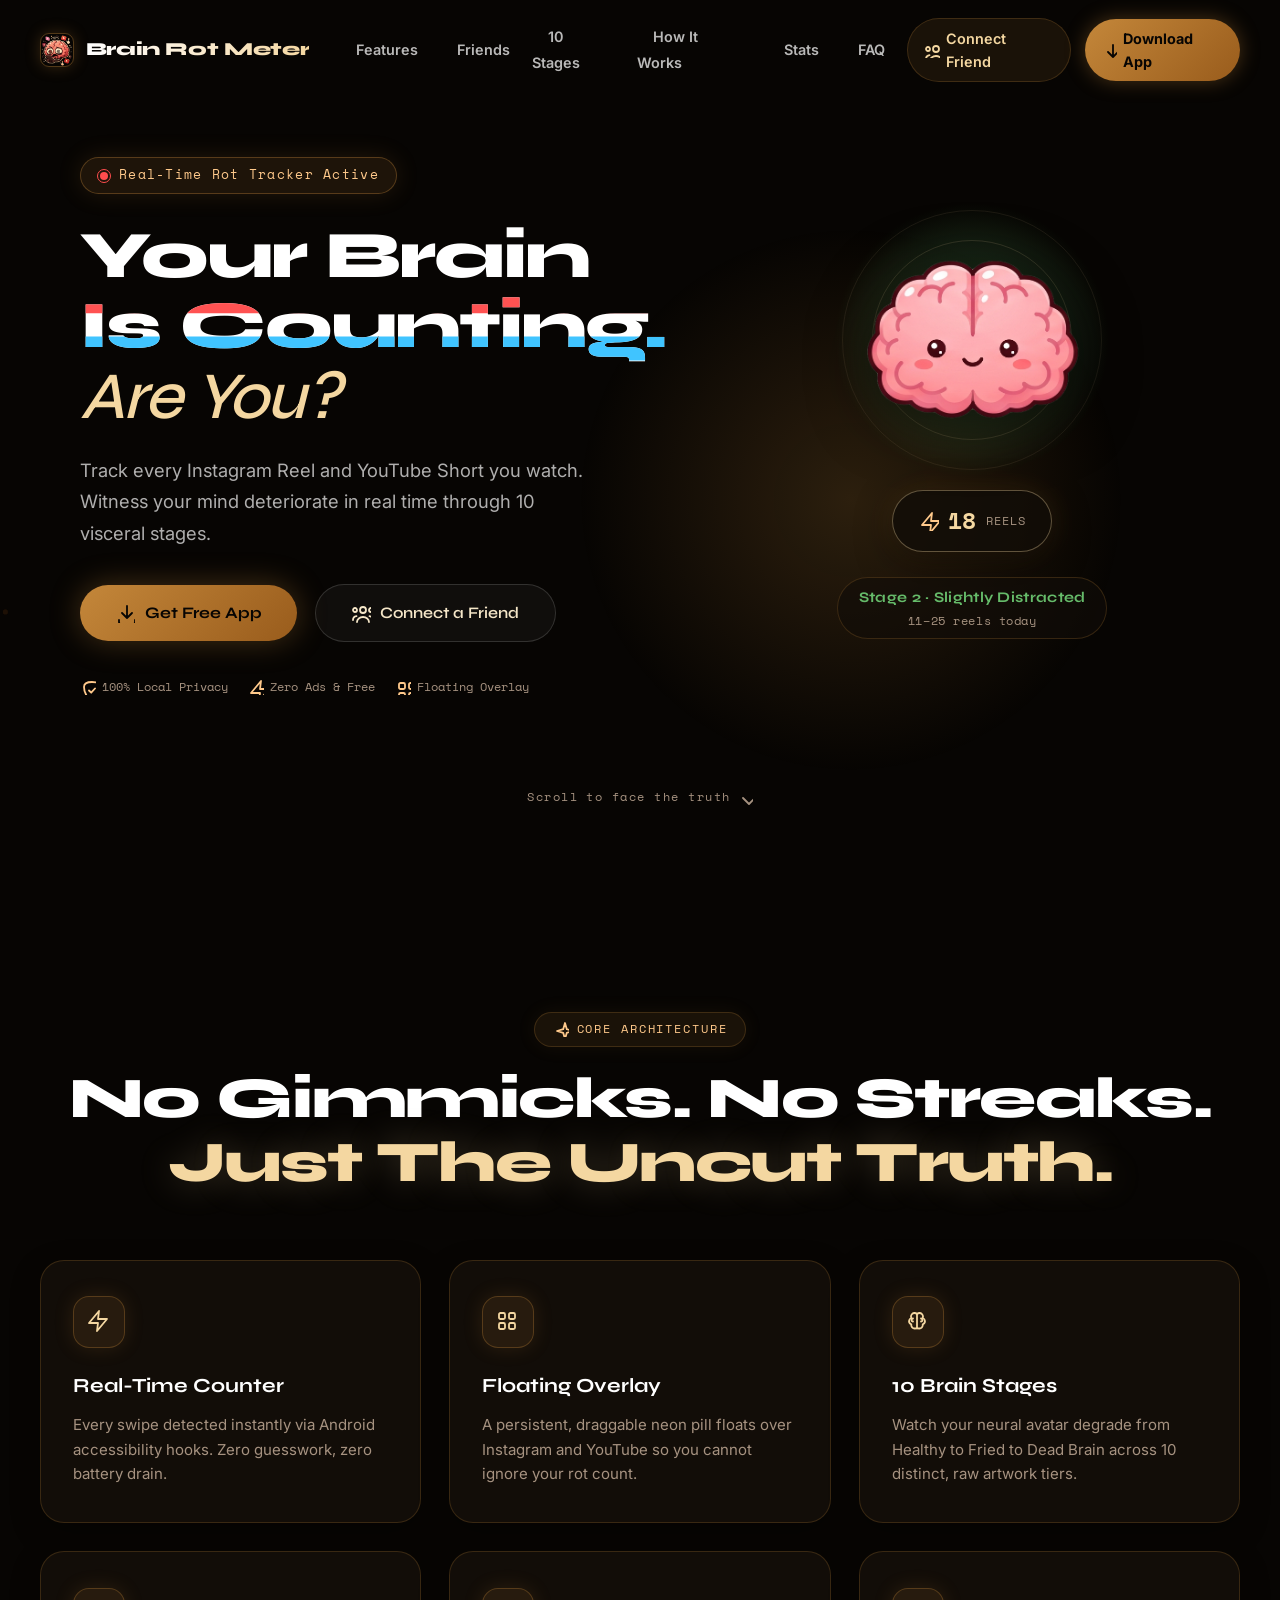
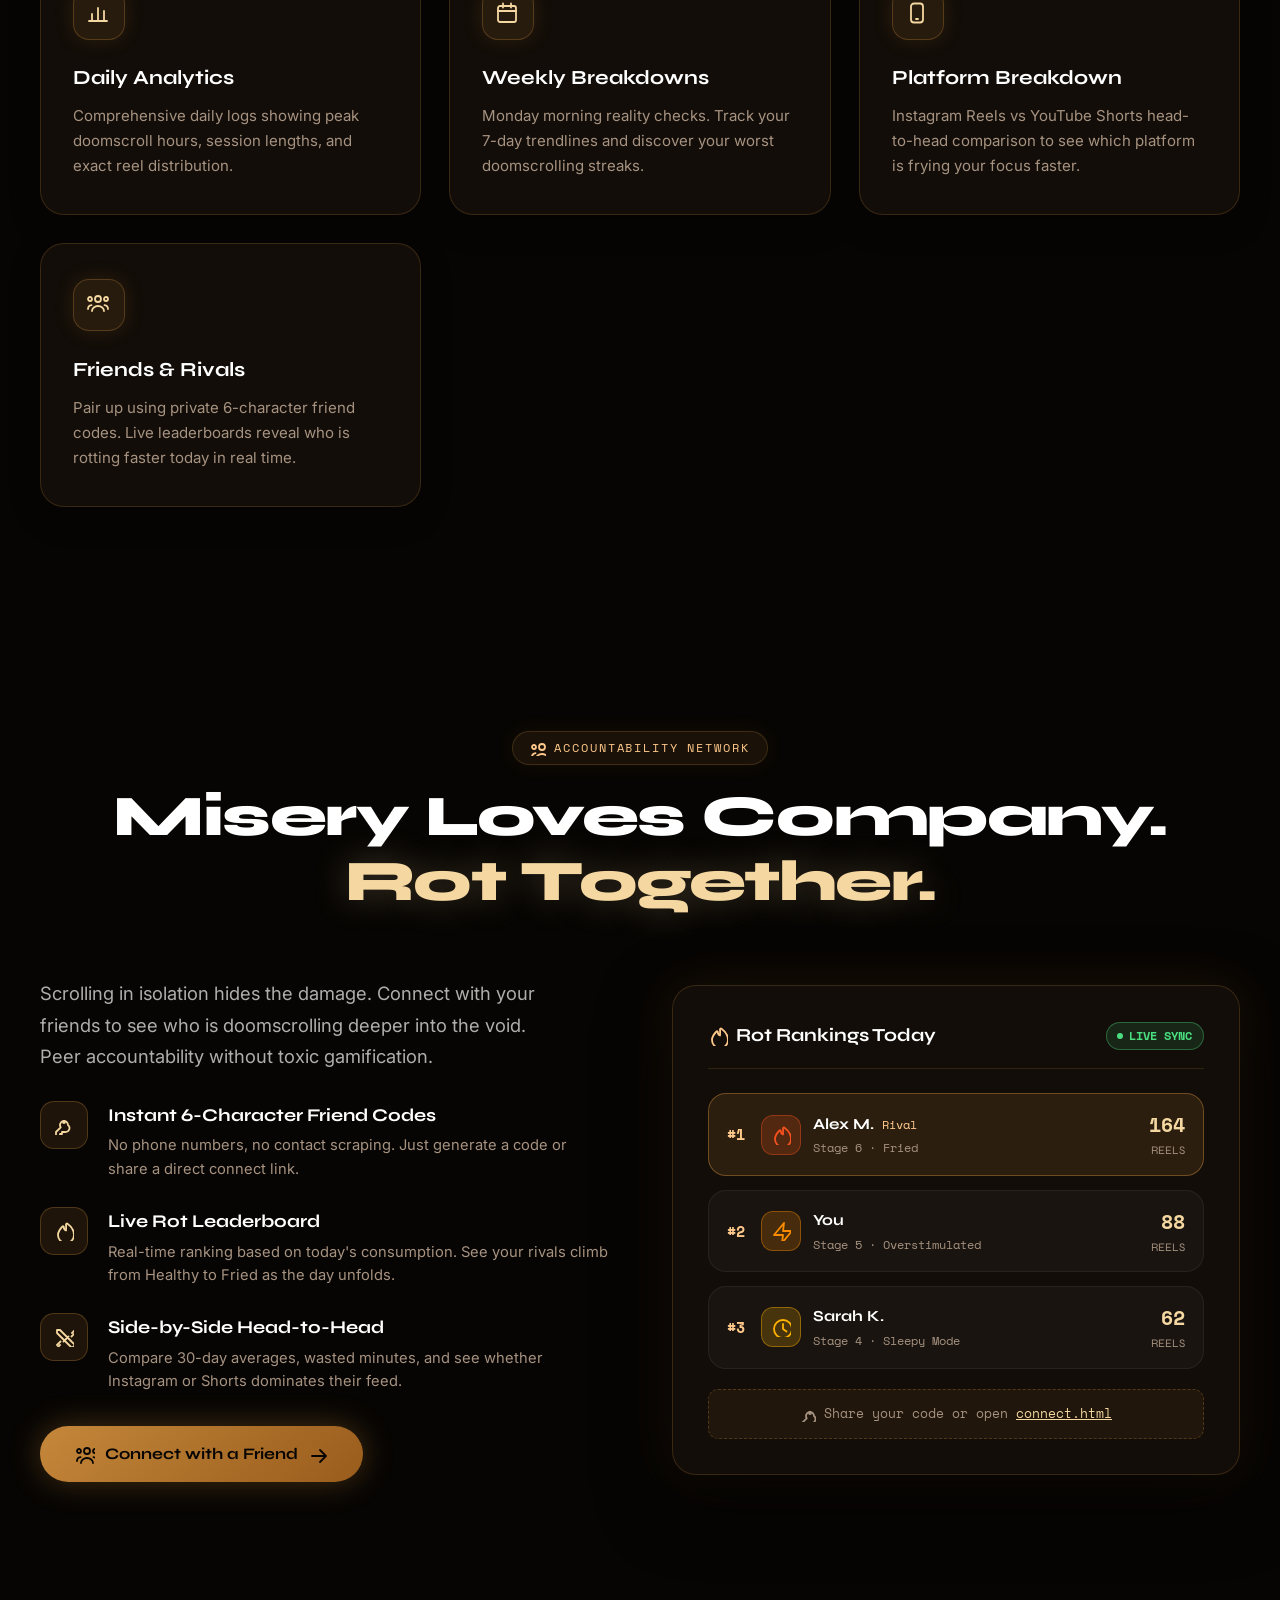
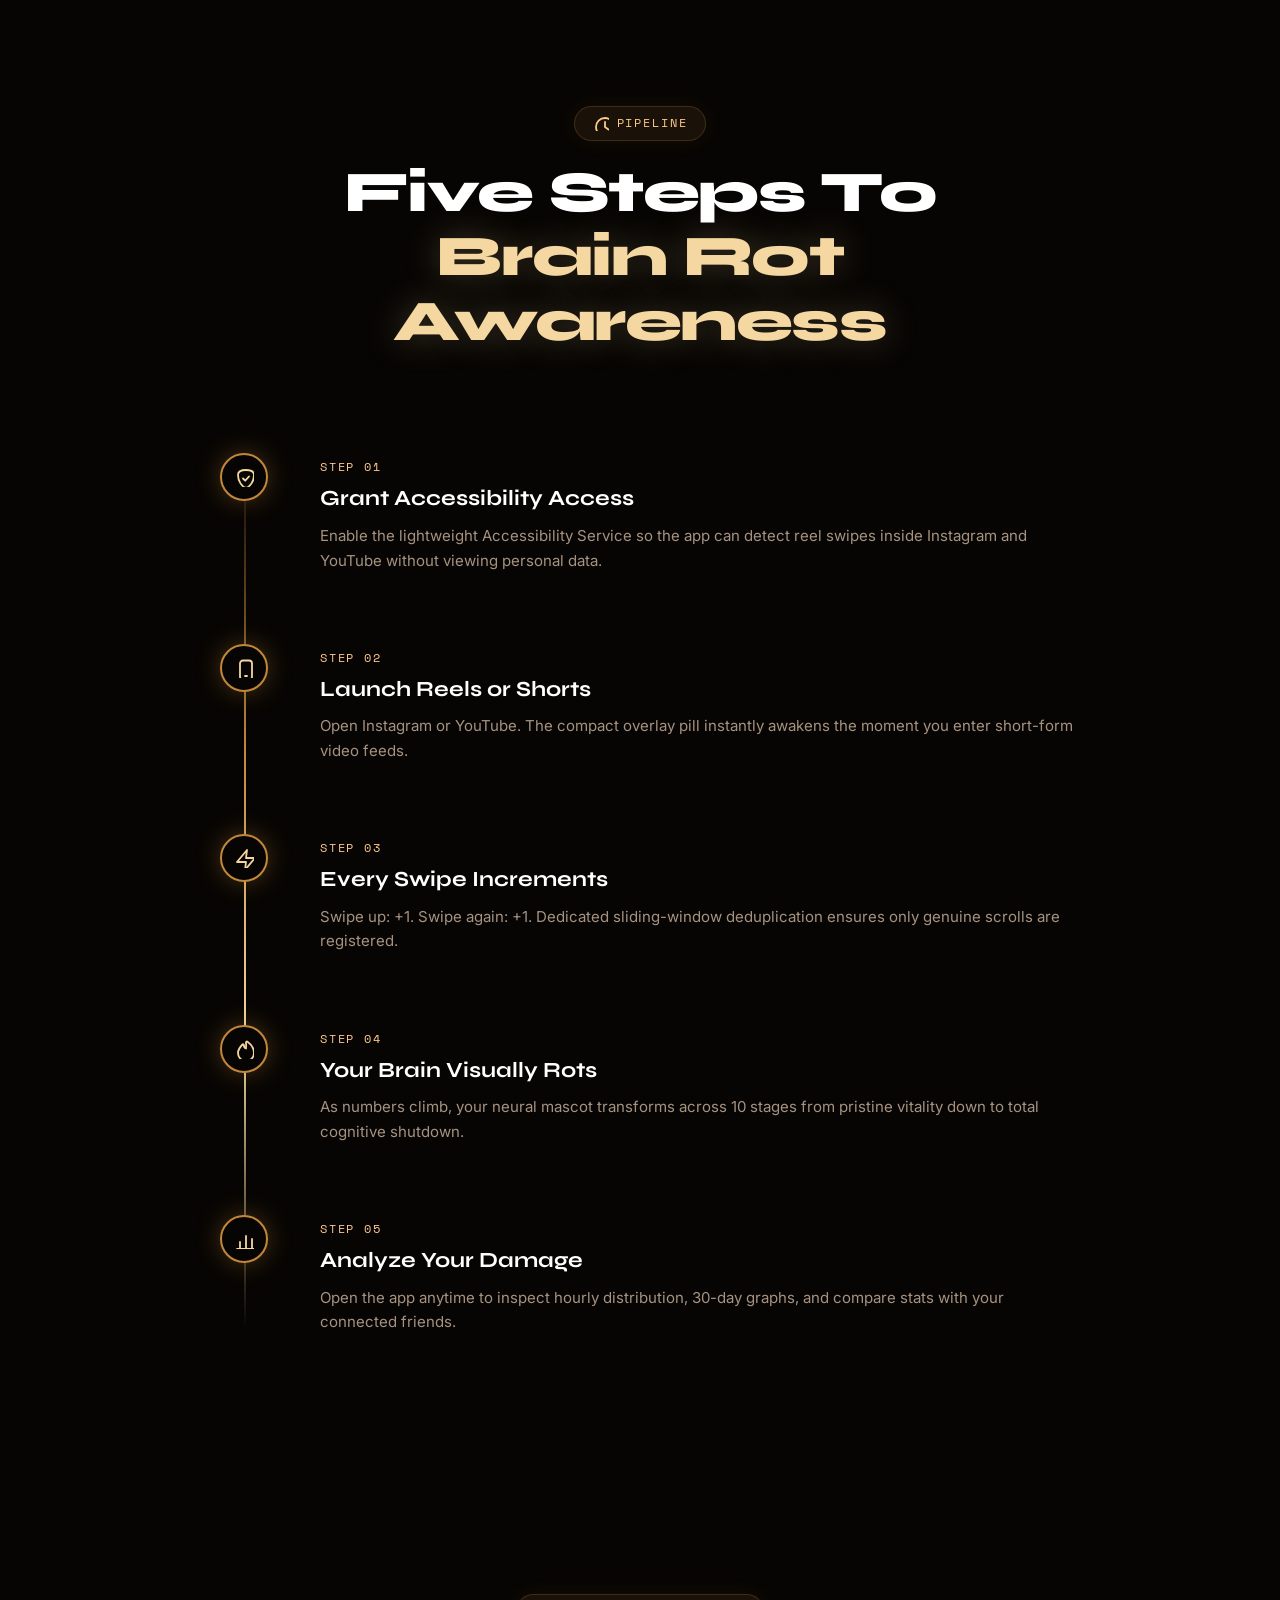
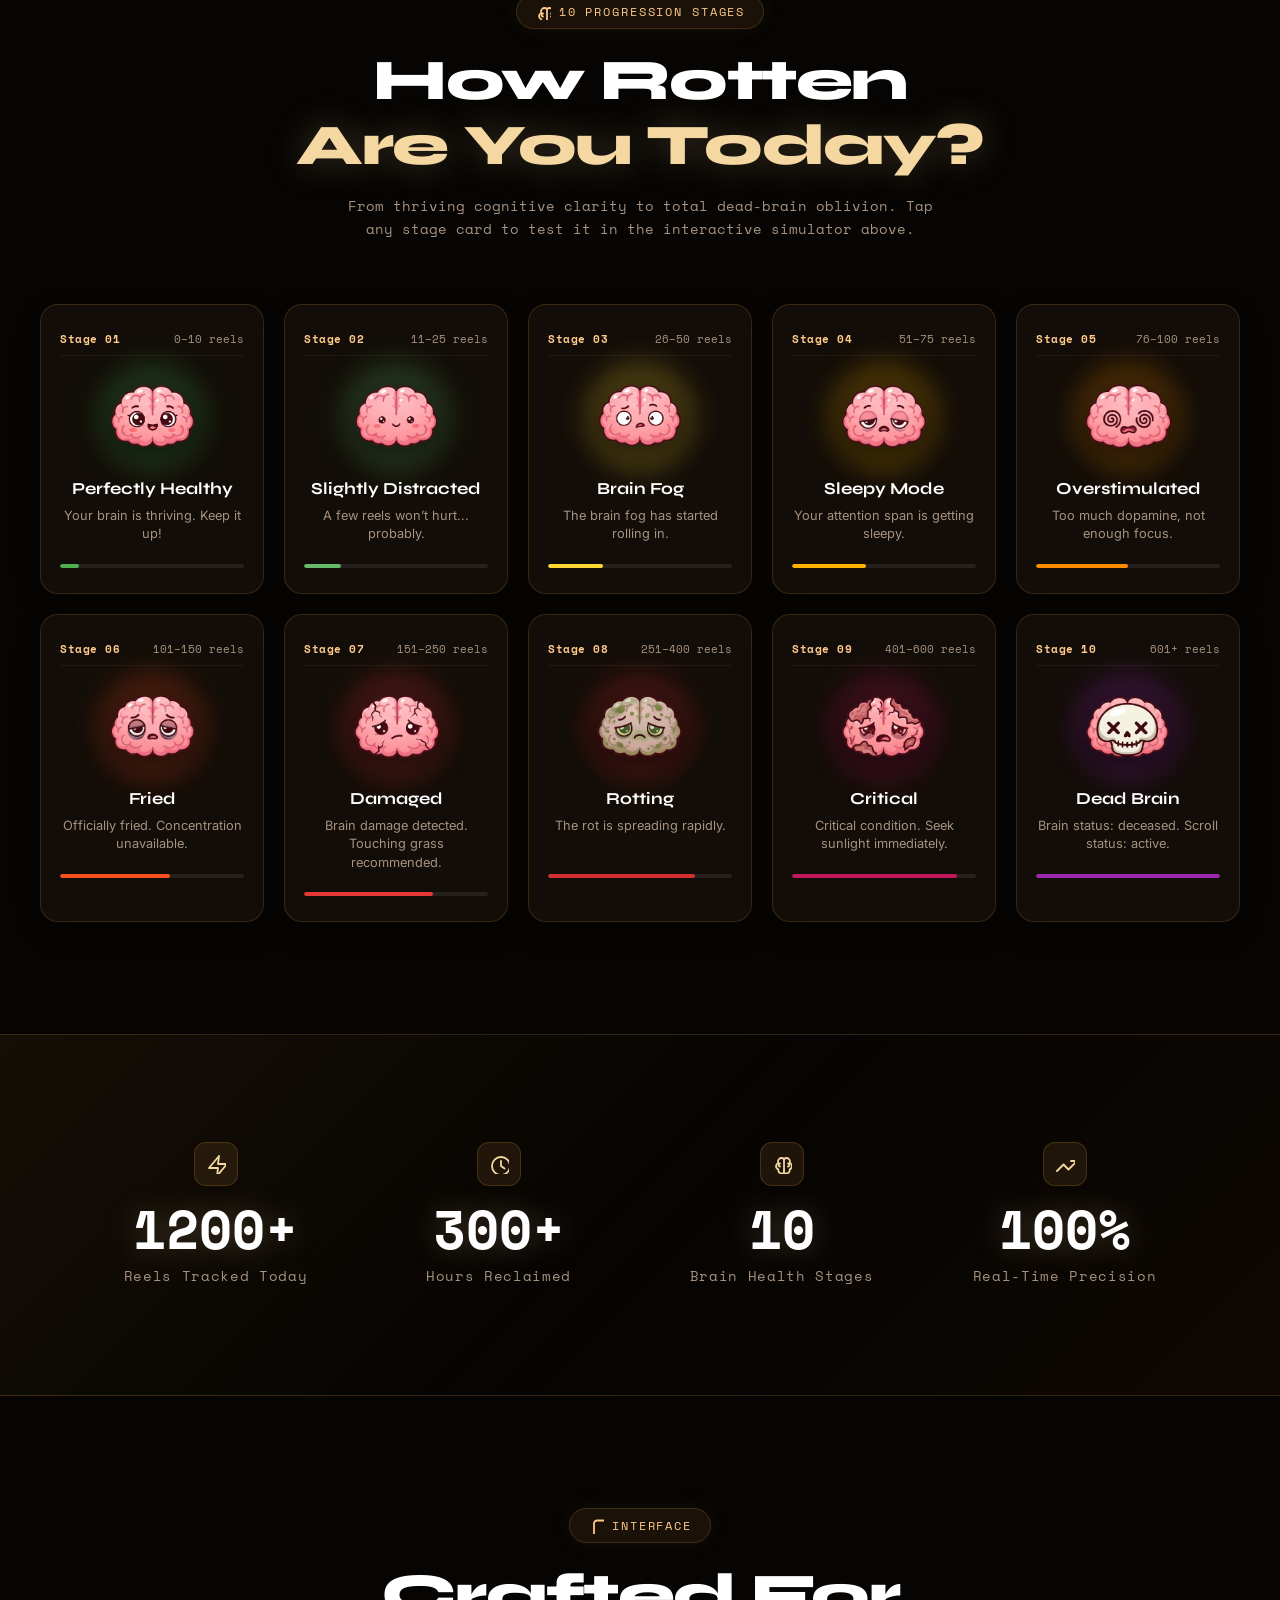
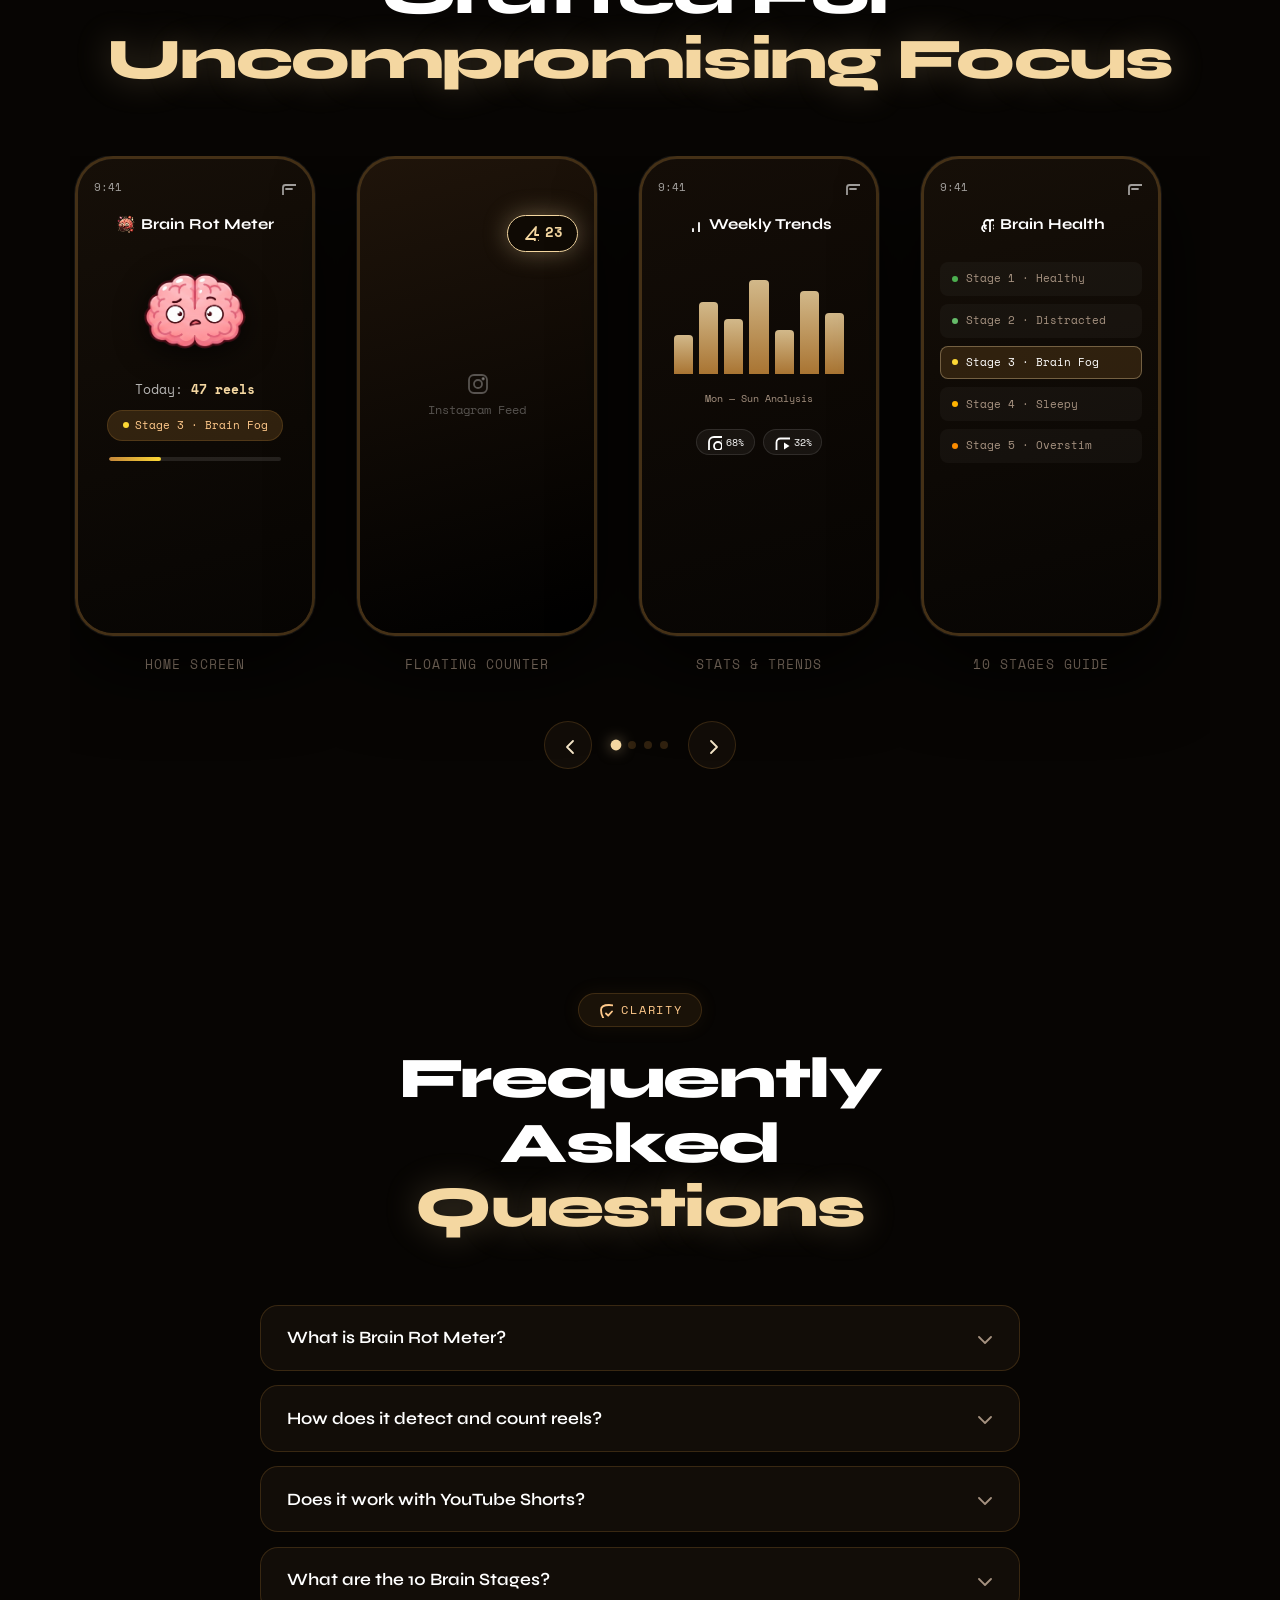
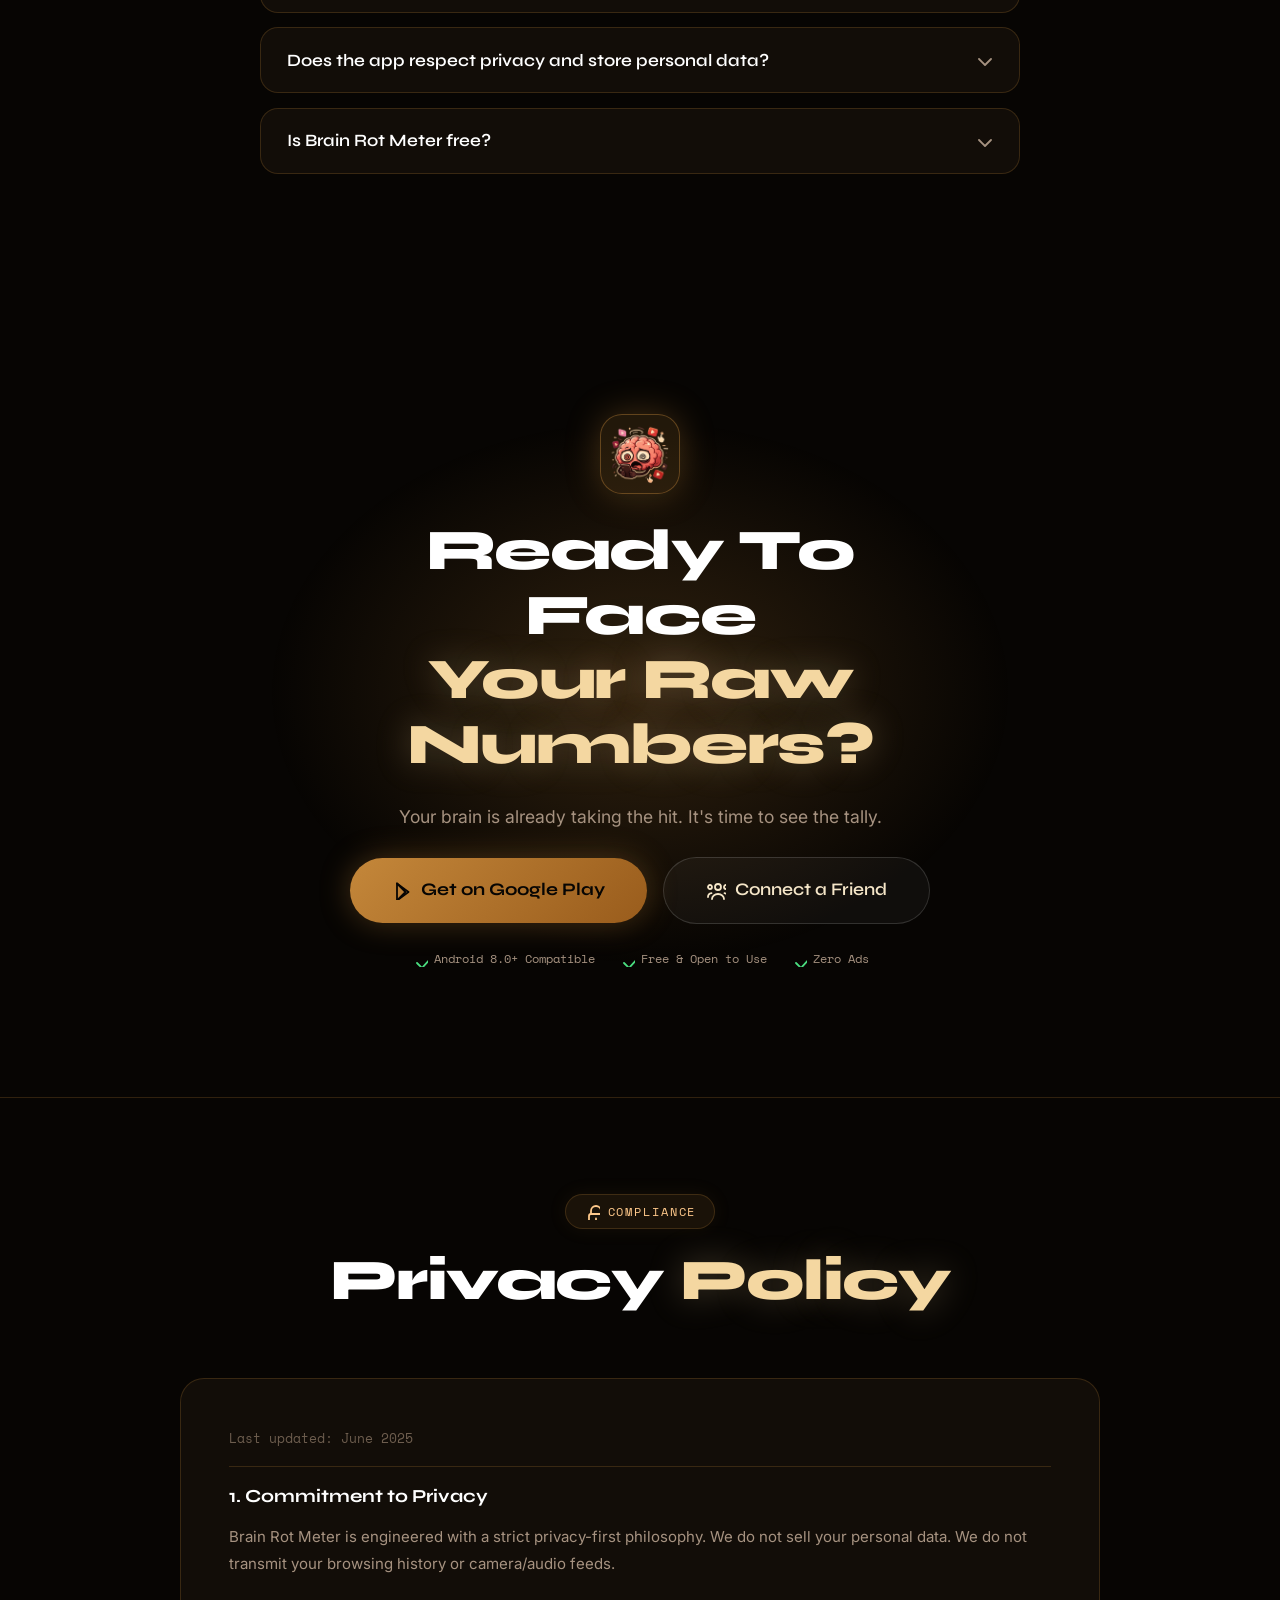
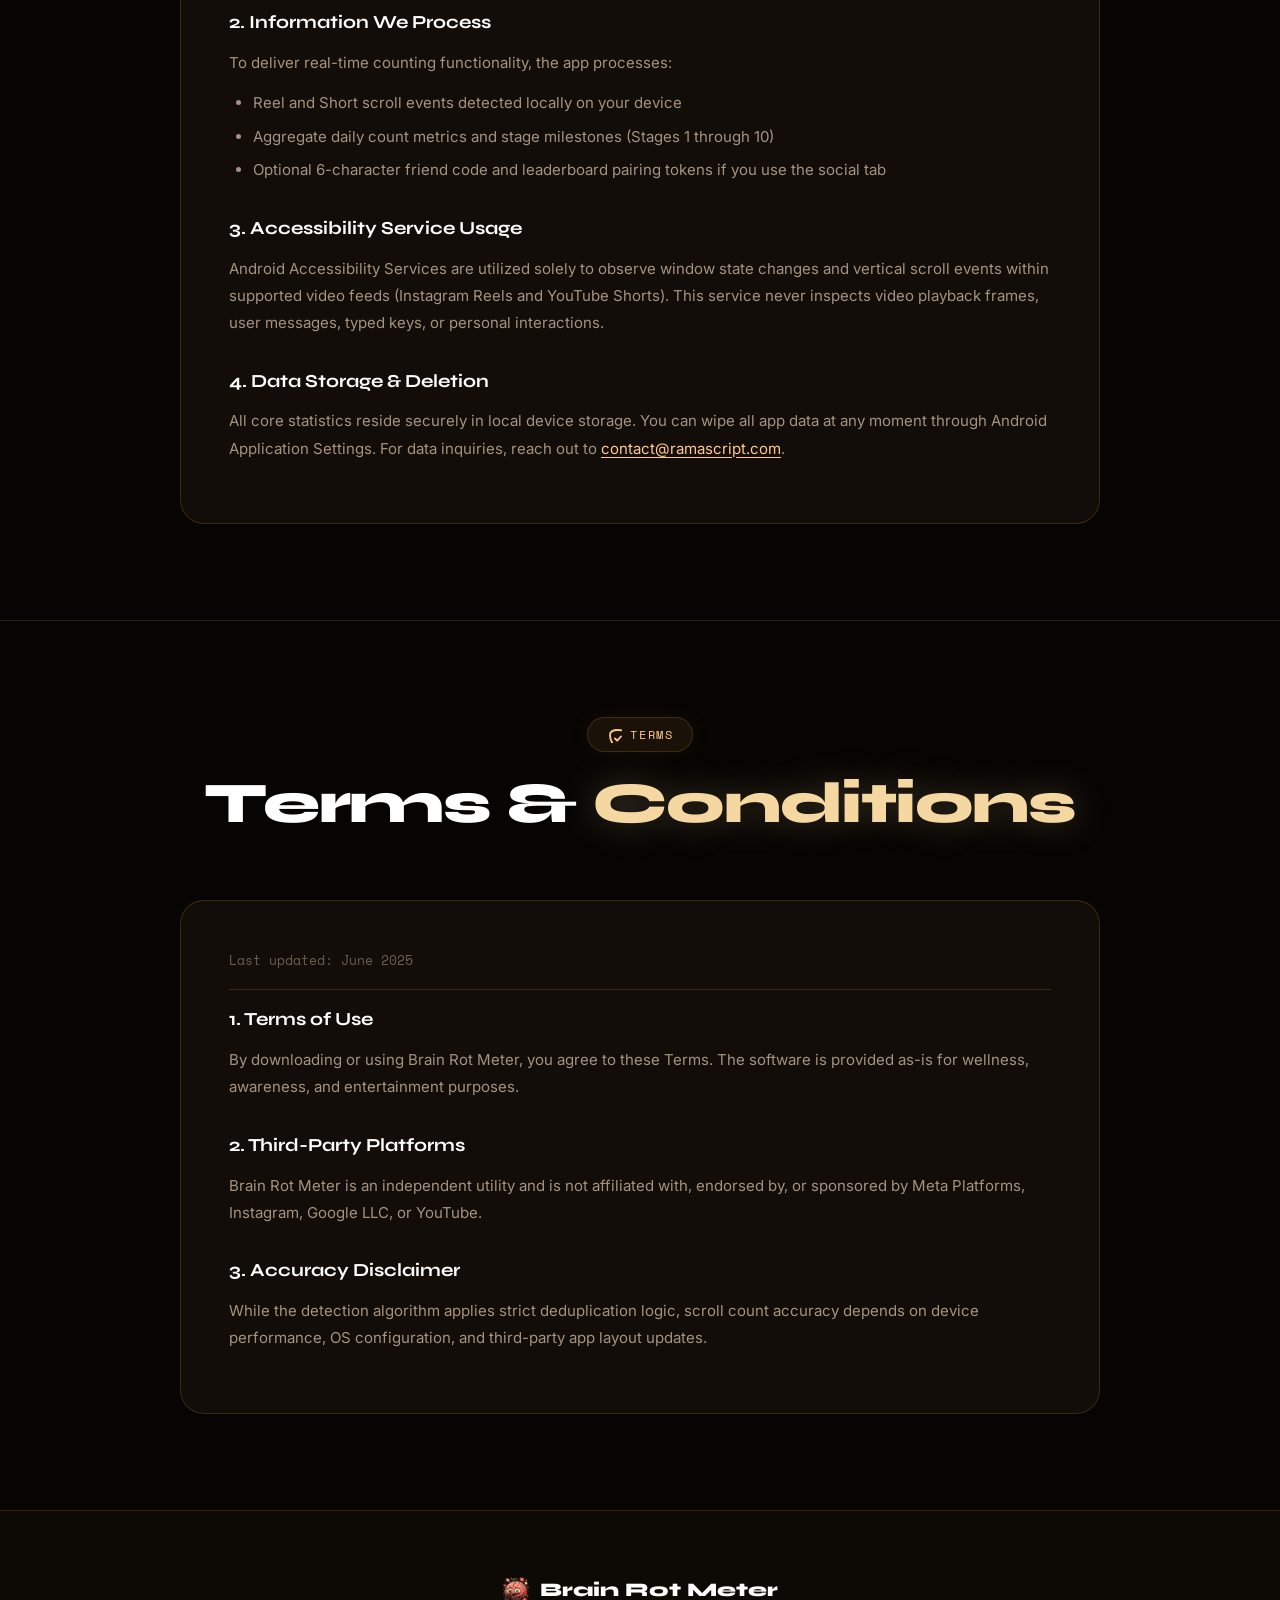
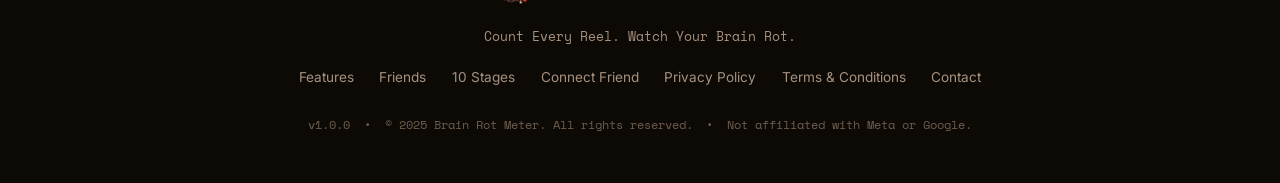
==== commit 3baa2afa: "new" ====
--- a/index.html
+++ b/index.html
@@ -4,14 +4,14 @@
   <meta charset="UTF-8" />
   <meta name="viewport" content="width=device-width, initial-scale=1.0" />
   <title>Brain Rot Meter – Count Every Reel. Watch Your Brain Rot.</title>
-  <meta name="description" content="Brain Rot Meter tracks every Instagram Reel and YouTube Short you watch. See your brain rot in real time. No fluff. Just the raw, rotting truth." />
+  <meta name="description" content="Brain Rot Meter tracks every Instagram Reel and YouTube Short you watch. Watch your brain rot in real time across 10 stages. No fluff. Just the raw, rotting truth." />
   <meta name="keywords" content="brain rot, screen time, reels tracker, shorts tracker, digital wellness, android app" />
   <meta name="author" content="Brain Rot Meter" />
-  <meta name="theme-color" content="#050505" />
+  <meta name="theme-color" content="#070503" />
 
   <!-- Open Graph -->
   <meta property="og:title" content="Brain Rot Meter – Count Every Reel. Watch Your Brain Rot." />
-  <meta property="og:description" content="Track every Reel and Short you watch. Compare with friends in real time. See your brain rot." />
+  <meta property="og:description" content="Track every Reel and Short you watch. Compare with friends in real time. See your brain rot across 10 stages." />
   <meta property="og:type" content="website" />
   <meta property="og:image" content="https://ramascript.com/brain-rot-meter/og-image.png" />
   <meta property="og:url" content="https://ramascript.com/brain-rot-meter/" />
@@ -24,29 +24,186 @@
   <link rel="stylesheet" href="style.css" />
   <link rel="preconnect" href="https://fonts.googleapis.com" />
   <link rel="preconnect" href="https://fonts.gstatic.com" crossorigin />
-  <link href="https://fonts.googleapis.com/css2?family=Syne:wght@400;600;700;800&family=Space+Mono:ital,wght@0,400;0,700;1,400&display=swap" rel="stylesheet" />
+  <link href="https://fonts.googleapis.com/css2?family=Syne:wght@500;600;700;800&family=Space+Mono:ital,wght@0,400;0,700;1,400&family=Inter:wght@400;500;600;700&display=swap" rel="stylesheet" />
 </head>
 <body>
 
-  <!-- Particle canvas -->
+  <!-- Hugeicons Master SVG Defs (stroke-width 1.8, round caps & joins, 24x24 viewBox) -->
+  <svg xmlns="http://www.w3.org/2000/svg" style="display: none;">
+    <defs>
+      <!-- Brain / Health -->
+      <g id="hgi-brain">
+        <path d="M9.5 4a3.5 3.5 0 00-3.5 3.5c0 .5.1 1 .3 1.5A3.5 3.5 0 004 12a3.5 3.5 0 002.3 3.3A3.5 3.5 0 0010 19.5c.7 0 1.4-.2 2-.5.6.3 1.3.5 2 .5a3.5 3.5 0 003.7-4.2A3.5 3.5 0 0020 12a3.5 3.5 0 00-2.3-3c.2-.5.3-1 .3-1.5A3.5 3.5 0 0014.5 4c-.9 0-1.8.4-2.5 1A3.5 3.5 0 009.5 4z" />
+        <path d="M12 5v14.5M8 9.5a1.5 1.5 0 000 3M16 9.5a1.5 1.5 0 010 3" />
+      </g>
+      <!-- Zap / Real-Time Pulse -->
+      <g id="hgi-zap">
+        <path d="M13 2L3 14h9l-1 8 10-12h-9l1-8z" />
+      </g>
+      <!-- Widgets / Overlay -->
+      <g id="hgi-widgets">
+        <rect x="4" y="4" width="6" height="6" rx="1.5" />
+        <rect x="14" y="4" width="6" height="6" rx="1.5" />
+        <rect x="4" y="14" width="6" height="6" rx="1.5" />
+        <rect x="14" y="14" width="6" height="6" rx="1.5" />
+      </g>
+      <!-- Analytics / Stats -->
+      <g id="hgi-analytics">
+        <path d="M3 20h18M6 20v-7M12 20V7M18 20v-10" />
+      </g>
+      <!-- Calendar / Reports -->
+      <g id="hgi-calendar">
+        <rect x="3" y="5" width="18" height="16" rx="2" />
+        <path d="M3 10h18M8 2.5v4M16 2.5v4" />
+      </g>
+      <!-- Device Mobile -->
+      <g id="hgi-device-mobile">
+        <rect x="6" y="2.5" width="12" height="19" rx="3" />
+        <path d="M11 18h2" />
+      </g>
+      <!-- User Group / Friends -->
+      <g id="hgi-user-group">
+        <circle cx="12" cy="7" r="3" />
+        <path d="M6 19c0-2.8 2.7-5 6-5s6 2.2 6 5" />
+        <circle cx="4" cy="7" r="2" />
+        <path d="M2 17c0-2 1.5-3.5 3.5-3.8" />
+        <circle cx="20" cy="7" r="2" />
+        <path d="M18.5 13.2c2 .3 3.5 1.8 3.5 3.8" />
+      </g>
+      <!-- Key / Friend Code -->
+      <g id="hgi-key">
+        <path d="M14 10a4 4 0 10-7.3 2.3L2 17v4h4v-2h2v-2h2.7A4 4 0 0014 10zM10 8a1 1 0 110-2 1 1 0 010 2z" />
+      </g>
+      <!-- Flame / Hot Streak / Leaderboard -->
+      <g id="hgi-flame">
+        <path d="M12 22c-4.5 0-8-3.5-8-8 0-3.5 2.5-6.5 4.5-8.5.5-.5 1.3-.1 1.3.6 0 1.7 1 3.1 2.2 3.4 0-1.5.3-3.5 0-5.7-.2-.9.7-1.6 1.5-1.1 3 2.1 6.5 6.3 6.5 11.3 0 4.5-3.5 8-8 8z" />
+      </g>
+      <!-- Swords / Head-to-Head -->
+      <g id="hgi-swords">
+        <path d="M14.5 17.5L3 6V3h3l11.5 11.5M17.5 14.5L21 18l-3 3-3.5-3.5M6 18l-3 3M18 6l3-3M9.5 14.5L14.5 9.5M3 18l3.5-3.5M21 6l-3.5 3.5" />
+      </g>
+      <!-- Shield / Privacy -->
+      <g id="hgi-shield">
+        <path d="M12 3c4 0 8 1.2 8 5 0 6.5-4 11.5-8 13-4-1.5-8-6.5-8-13 0-3.8 4-5 8-5zM9 11.5l2.2 2.2 3.8-4.2" />
+      </g>
+      <!-- Timer / Clock -->
+      <g id="hgi-timer">
+        <circle cx="12" cy="12" r="9" />
+        <path d="M12 7v5l3.5 2.5" />
+      </g>
+      <!-- Trending Up -->
+      <g id="hgi-trending-up">
+        <path d="M22 7l-8.5 8.5-5-5L2 17M16 7h6v6" />
+      </g>
+      <!-- Download -->
+      <g id="hgi-download">
+        <path d="M12 3v12M7 10l5 5 5-5M4 17v2a2 2 0 002 2h12a2 2 0 002-2v-2" />
+      </g>
+      <!-- Copy -->
+      <g id="hgi-copy">
+        <path d="M8 4h10a2 2 0 012 2v10M16 8H6a2 2 0 00-2 2v10a2 2 0 002 2h10a2 2 0 002-2V10a2 2 0 00-2-2z" />
+      </g>
+      <!-- Check -->
+      <g id="hgi-check">
+        <path d="M5 12l5 5L19 7" />
+      </g>
+      <!-- Check Circle -->
+      <g id="hgi-check-circle">
+        <circle cx="12" cy="12" r="9" />
+        <path d="M8.5 12l2.5 2.5 4.5-5" />
+      </g>
+      <!-- User -->
+      <g id="hgi-user">
+        <circle cx="12" cy="8" r="3.5" />
+        <path d="M6 19c0-3 2.7-5 6-5s6 2 6 5" />
+      </g>
+      <!-- Arrow Right -->
+      <g id="hgi-arrow-right">
+        <path d="M5 12h14M13 6l6 6-6 6" />
+      </g>
+      <!-- Chevron Right -->
+      <g id="hgi-chevron-right">
+        <path d="M9 6l6 6-6 6" />
+      </g>
+      <!-- Chevron Left -->
+      <g id="hgi-chevron-left">
+        <path d="M15 6l-6 6 6 6" />
+      </g>
+      <!-- Chevron Down -->
+      <g id="hgi-chevron-down">
+        <path d="M6 9l6 6 6-6" />
+      </g>
+      <!-- Open In New -->
+      <g id="hgi-open-in-new">
+        <path d="M12 5H7a2 2 0 00-2 2v10a2 2 0 002 2h10a2 2 0 002-2v-5M14 5h5v5M10 14L19 5" />
+      </g>
+      <!-- Battery -->
+      <g id="hgi-battery">
+        <rect x="3" y="6" width="15" height="12" rx="2.5" />
+        <path d="M20 10v4M6 10h6" />
+      </g>
+      <!-- Instagram Brand -->
+      <g id="hgi-instagram">
+        <rect x="3" y="3" width="18" height="18" rx="5" />
+        <circle cx="12" cy="12" r="4" />
+        <circle cx="17.2" cy="6.8" r="0.8" fill="currentColor" />
+      </g>
+      <!-- YouTube Brand -->
+      <g id="hgi-youtube">
+        <rect x="2.5" y="4.5" width="19" height="15" rx="4" />
+        <polygon points="10 8.5 15.5 12 10 15.5 10 8.5" fill="currentColor" stroke="none" />
+      </g>
+      <!-- Google Play Brand -->
+      <g id="hgi-google-play">
+        <path d="M5 3.5l11.5 8.5L5 20.5V3.5z" stroke-linejoin="round" />
+        <path d="M5 3.5l8.5 8.5M5 20.5l8.5-8.5" />
+      </g>
+      <!-- Sparkles -->
+      <g id="hgi-sparkles">
+        <path d="M12 2l1.8 6.2L20 10l-6.2 1.8L12 18l-1.8-6.2L4 10l6.2-1.8z" />
+      </g>
+      <!-- Lock -->
+      <g id="hgi-lock">
+        <rect x="5" y="10" width="14" height="11" rx="2" />
+        <path d="M7 10V7a5 5 0 0110 0v3M12 14.5v2" />
+      </g>
+    </defs>
+  </svg>
+
+  <!-- Ambient Particle Canvas -->
   <canvas id="particles-canvas"></canvas>
 
-  <!-- NAV -->
+  <!-- NAVBAR -->
   <nav class="navbar" id="navbar">
     <div class="nav-inner">
-      <a href="#" class="nav-logo">🧠 Brain Rot Meter</a>
+      <a href="#" class="nav-logo">
+        <img src="assets/logo.png" alt="Brain Rot Meter Logo" class="nav-logo-img" />
+        <span class="nav-logo-text">Brain Rot Meter</span>
+      </a>
+
       <button class="nav-toggle" id="nav-toggle" aria-label="Toggle menu">
         <span></span><span></span><span></span>
       </button>
+
       <ul class="nav-links" id="nav-links">
         <li><a href="#features">Features</a></li>
         <li><a href="#friends">Friends</a></li>
-        <li><a href="#stages">Stages</a></li>
+        <li><a href="#stages">10 Stages</a></li>
         <li><a href="#how-it-works">How It Works</a></li>
         <li><a href="#stats">Stats</a></li>
-        <li><a href="#privacy">Privacy</a></li>
-        <li><a href="connect.html" class="nav-cta" style="background: rgba(196,135,58,0.2); border: 1px solid var(--accent); color: var(--accent); margin-right: 0.5rem;">Connect Friend</a></li>
-        <li><a href="#download" class="nav-cta">Download App</a></li>
+        <li><a href="#faq">FAQ</a></li>
+        <li>
+          <a href="connect.html" class="nav-link-connect">
+            <svg class="hgi hgi-sm"><use href="#hgi-user-group"></use></svg>
+            <span>Connect Friend</span>
+          </a>
+        </li>
+        <li>
+          <a href="#download" class="nav-cta">
+            <svg class="hgi hgi-sm"><use href="#hgi-download"></use></svg>
+            <span>Download App</span>
+          </a>
+        </li>
       </ul>
     </div>
   </nav>
@@ -55,85 +212,157 @@
   <section class="hero" id="hero">
     <div class="hero-bg-glow"></div>
     <div class="hero-content">
-      <div class="hero-badge fade-in">🔴 Now tracking your rot</div>
+      <div class="hero-badge fade-in">
+        <span class="pulse-indicator">
+          <span class="pulse-dot"></span>
+          <span class="pulse-ring"></span>
+        </span>
+        <span class="hero-badge-text">Real-Time Rot Tracker Active</span>
+      </div>
+
       <h1 class="hero-headline fade-in delay-1">
         Your Brain<br/>
         <span class="glitch" data-text="Is Counting.">Is Counting.</span><br/>
         <em>Are You?</em>
       </h1>
+
       <p class="hero-sub fade-in delay-2">
-        Track every Reel and Short you watch.<br/>
-        See your brain rot in real time.
+        Track every Instagram Reel and YouTube Short you watch.<br/>
+        Witness your mind deteriorate in real time through 10 visceral stages.
       </p>
+
       <div class="hero-buttons fade-in delay-3">
-        <a href="#download" class="btn-primary">Download App</a>
-        <a href="#how-it-works" class="btn-ghost">Learn More ↓</a>
+        <a href="#download" class="btn-primary">
+          <svg class="hgi"><use href="#hgi-download"></use></svg>
+          <span>Get Free App</span>
+        </a>
+        <a href="connect.html" class="btn-secondary">
+          <svg class="hgi"><use href="#hgi-user-group"></use></svg>
+          <span>Connect a Friend</span>
+        </a>
+      </div>
+
+      <div class="hero-tags fade-in delay-3">
+        <span class="hero-tag-item">
+          <svg class="hgi hgi-sm"><use href="#hgi-shield"></use></svg>
+          <span>100% Local Privacy</span>
+        </span>
+        <span class="hero-tag-item">
+          <svg class="hgi hgi-sm"><use href="#hgi-zap"></use></svg>
+          <span>Zero Ads &amp; Free</span>
+        </span>
+        <span class="hero-tag-item">
+          <svg class="hgi hgi-sm"><use href="#hgi-widgets"></use></svg>
+          <span>Floating Overlay</span>
+        </span>
       </div>
     </div>
 
     <div class="hero-visual fade-in delay-2">
       <div class="brain-container">
         <div class="brain-mascot" id="brain-mascot">
-          <div class="brain-emoji" id="brain-emoji">🧠</div>
-          <div class="brain-glow"></div>
+          <div class="brain-art-wrapper">
+            <img id="hero-brain-img" src="assets/brains/stage1.png" alt="Brain Stage Visual" class="hero-brain-img" />
+          </div>
+          <div class="brain-glow" id="hero-brain-glow"></div>
           <div class="brain-rings">
             <div class="ring ring-1"></div>
             <div class="ring ring-2"></div>
             <div class="ring ring-3"></div>
           </div>
         </div>
+
         <div class="floating-counter" id="floating-counter">
-          <span class="counter-brain">🧠</span>
+          <svg class="hgi hgi-zap-counter"><use href="#hgi-zap"></use></svg>
           <span class="counter-num" id="hero-counter">0</span>
-        </div>
-        <div class="stage-label" id="stage-label">Healthy</div>
-      </div>
-    </div>
-
-    <div class="hero-scroll-hint">scroll to face the truth ↓</div>
+          <span class="counter-unit">reels</span>
+        </div>
+
+        <div class="stage-info-pill">
+          <span class="stage-label" id="stage-label">Stage 1 · Perfectly Healthy</span>
+          <span class="stage-sub" id="stage-sub">0–10 reels today</span>
+        </div>
+      </div>
+    </div>
+
+    <div class="hero-scroll-hint">
+      <span>Scroll to face the truth</span>
+      <svg class="hgi hgi-sm"><use href="#hgi-chevron-down"></use></svg>
+    </div>
   </section>
 
   <!-- FEATURES -->
   <section class="features" id="features">
     <div class="section-header reveal">
-      <span class="section-tag">What it does</span>
-      <h2>No Rewards. No Streaks.<br/><span class="accent">Just The Truth.</span></h2>
-    </div>
+      <span class="section-tag">
+        <svg class="hgi hgi-sm"><use href="#hgi-sparkles"></use></svg>
+        Core Architecture
+      </span>
+      <h2>No Gimmicks. No Streaks.<br/><span class="accent">Just The Uncut Truth.</span></h2>
+    </div>
+
     <div class="features-grid">
+      <!-- 1 -->
       <div class="feature-card reveal" data-delay="0">
-        <div class="feature-icon">⚡</div>
+        <div class="icon-wrap">
+          <svg class="hgi hgi-lg"><use href="#hgi-zap"></use></svg>
+        </div>
         <h3>Real-Time Counter</h3>
-        <p>Every swipe counted. Instantly. No lag, no estimates — just raw, painful accuracy.</p>
-      </div>
+        <p>Every swipe detected instantly via Android accessibility hooks. Zero guesswork, zero battery drain.</p>
+      </div>
+
+      <!-- 2 -->
       <div class="feature-card reveal" data-delay="100">
-        <div class="feature-icon">🪟</div>
+        <div class="icon-wrap">
+          <svg class="hgi hgi-lg"><use href="#hgi-widgets"></use></svg>
+        </div>
         <h3>Floating Overlay</h3>
-        <p>A floating counter sits on top of Instagram and YouTube so you can't escape the number.</p>
-      </div>
+        <p>A persistent, draggable neon pill floats over Instagram and YouTube so you cannot ignore your rot count.</p>
+      </div>
+
+      <!-- 3 -->
       <div class="feature-card reveal" data-delay="200">
-        <div class="feature-icon">🧠</div>
-        <h3>Brain Health Stages</h3>
-        <p>Watch your brain visually deteriorate through 10 distinct stages as you keep scrolling.</p>
-      </div>
+        <div class="icon-wrap">
+          <svg class="hgi hgi-lg"><use href="#hgi-brain"></use></svg>
+        </div>
+        <h3>10 Brain Stages</h3>
+        <p>Watch your neural avatar degrade from Healthy to Fried to Dead Brain across 10 distinct, raw artwork tiers.</p>
+      </div>
+
+      <!-- 4 -->
       <div class="feature-card reveal" data-delay="300">
-        <div class="feature-icon">📊</div>
-        <h3>Daily Statistics</h3>
-        <p>A full breakdown of today's damage. See your peak hours, worst streaks, everything.</p>
-      </div>
+        <div class="icon-wrap">
+          <svg class="hgi hgi-lg"><use href="#hgi-analytics"></use></svg>
+        </div>
+        <h3>Daily Analytics</h3>
+        <p>Comprehensive daily logs showing peak doomscroll hours, session lengths, and exact reel distribution.</p>
+      </div>
+
+      <!-- 5 -->
       <div class="feature-card reveal" data-delay="400">
-        <div class="feature-icon">📅</div>
-        <h3>Weekly Reports</h3>
-        <p>Monday morning reality checks. Your week in reels, visualized.</p>
-      </div>
+        <div class="icon-wrap">
+          <svg class="hgi hgi-lg"><use href="#hgi-calendar"></use></svg>
+        </div>
+        <h3>Weekly Breakdowns</h3>
+        <p>Monday morning reality checks. Track your 7-day trendlines and discover your worst doomscrolling streaks.</p>
+      </div>
+
+      <!-- 6 -->
       <div class="feature-card reveal" data-delay="500">
-        <div class="feature-icon">📱</div>
+        <div class="icon-wrap">
+          <svg class="hgi hgi-lg"><use href="#hgi-device-mobile"></use></svg>
+        </div>
         <h3>Platform Breakdown</h3>
-        <p>Instagram vs YouTube. See which app is melting your brain faster.</p>
-      </div>
+        <p>Instagram Reels vs YouTube Shorts head-to-head comparison to see which platform is frying your focus faster.</p>
+      </div>
+
+      <!-- 7 -->
       <div class="feature-card reveal" data-delay="600">
-        <div class="feature-icon">👥</div>
+        <div class="icon-wrap">
+          <svg class="hgi hgi-lg"><use href="#hgi-user-group"></use></svg>
+        </div>
         <h3>Friends &amp; Rivals</h3>
-        <p>Connect with a 6-character code. See your friends' live stages and who rots faster today.</p>
+        <p>Pair up using private 6-character friend codes. Live leaderboards reveal who is rotting faster today in real time.</p>
       </div>
     </div>
   </section>
@@ -141,53 +370,81 @@
   <!-- FRIENDS & RIVALRIES SHOWCASE -->
   <section class="friends-showcase" id="friends">
     <div class="section-header reveal">
-      <span class="section-tag">Friends &amp; Rivalries</span>
+      <span class="section-tag">
+        <svg class="hgi hgi-sm"><use href="#hgi-user-group"></use></svg>
+        Accountability Network
+      </span>
       <h2>Misery Loves Company.<br/><span class="accent">Rot Together.</span></h2>
     </div>
+
     <div class="friends-container">
       <div class="friends-info reveal" data-delay="0">
         <p class="hero-sub" style="text-align: left; margin-bottom: 1.5rem;">
-          Scrolling is a solitary trap — until you realize your friend watched 300 reels while you were at 70. Compete, compare, and hold each other accountable without toxic gamification.
+          Scrolling in isolation hides the damage. Connect with your friends to see who is doomscrolling deeper into the void. Peer accountability without toxic gamification.
         </p>
+
         <ul class="friends-benefits">
           <li class="friends-benefit-item">
-            <div class="benefit-icon">🔑</div>
+            <div class="benefit-icon">
+              <svg class="hgi"><use href="#hgi-key"></use></svg>
+            </div>
             <div>
               <h4>Instant 6-Character Friend Codes</h4>
-              <p>Zero phone numbers, zero contact book syncing. Share a private code or tap a universal connect link.</p>
+              <p>No phone numbers, no contact scraping. Just generate a code or share a direct connect link.</p>
             </div>
           </li>
+
           <li class="friends-benefit-item">
-            <div class="benefit-icon">⚡</div>
+            <div class="benefit-icon">
+              <svg class="hgi"><use href="#hgi-flame"></use></svg>
+            </div>
             <div>
-              <h4>Real-Time Rot Leaderboard</h4>
-              <p>Live rankings based on today's reel count. Watch your friends shift from Healthy to Fried in real time.</p>
+              <h4>Live Rot Leaderboard</h4>
+              <p>Real-time ranking based on today's consumption. See your rivals climb from Healthy to Fried as the day unfolds.</p>
             </div>
           </li>
+
           <li class="friends-benefit-item">
-            <div class="benefit-icon">⚔️</div>
+            <div class="benefit-icon">
+              <svg class="hgi"><use href="#hgi-swords"></use></svg>
+            </div>
             <div>
               <h4>Side-by-Side Head-to-Head</h4>
-              <p>Compare daily averages, 30-day totals, and see who is losing more hours to YouTube Shorts vs Instagram Reels.</p>
+              <p>Compare 30-day averages, wasted minutes, and see whether Instagram or Shorts dominates their feed.</p>
             </div>
           </li>
         </ul>
+
         <div style="margin-top: 2rem;">
-          <a href="connect.html" class="btn-primary" style="display: inline-block;">Connect with a Friend →</a>
+          <a href="connect.html" class="btn-primary" style="display: inline-flex;">
+            <svg class="hgi"><use href="#hgi-user-group"></use></svg>
+            <span>Connect with a Friend</span>
+            <svg class="hgi"><use href="#hgi-arrow-right"></use></svg>
+          </a>
         </div>
       </div>
 
       <div class="friends-card-mock reveal" data-delay="200">
         <div class="friends-mock-header">
-          <h3>Rot Rankings Today</h3>
-          <span class="mock-live-badge"><span class="mock-live-dot"></span> LIVE SYNC</span>
-        </div>
+          <div class="friends-mock-title">
+            <svg class="hgi hgi-flame" style="color: var(--secondary);"><use href="#hgi-flame"></use></svg>
+            <span>Rot Rankings Today</span>
+          </div>
+          <span class="mock-live-badge">
+            <span class="mock-live-dot"></span>
+            <span>LIVE SYNC</span>
+          </span>
+        </div>
+
+        <!-- Row 1 -->
         <div class="mock-friend-row highlight">
           <div class="mock-friend-left">
             <span class="mock-friend-rank">#1</span>
-            <div class="mock-friend-avatar">🍳</div>
+            <div class="mock-friend-avatar avatar-danger">
+              <svg class="hgi"><use href="#hgi-flame"></use></svg>
+            </div>
             <div>
-              <div class="mock-friend-name">Alex M. <span style="font-size: 0.75rem; color: #ffc98b;">(Rival)</span></div>
+              <div class="mock-friend-name">Alex M. <span class="rival-tag">Rival</span></div>
               <div class="mock-friend-stage">Stage 6 · Fried</div>
             </div>
           </div>
@@ -197,10 +454,13 @@
           </div>
         </div>
 
+        <!-- Row 2 -->
         <div class="mock-friend-row">
           <div class="mock-friend-left">
             <span class="mock-friend-rank">#2</span>
-            <div class="mock-friend-avatar">⚡</div>
+            <div class="mock-friend-avatar avatar-warning">
+              <svg class="hgi"><use href="#hgi-zap"></use></svg>
+            </div>
             <div>
               <div class="mock-friend-name">You</div>
               <div class="mock-friend-stage">Stage 5 · Overstimulated</div>
@@ -212,10 +472,13 @@
           </div>
         </div>
 
+        <!-- Row 3 -->
         <div class="mock-friend-row">
           <div class="mock-friend-left">
             <span class="mock-friend-rank">#3</span>
-            <div class="mock-friend-avatar">😴</div>
+            <div class="mock-friend-avatar avatar-calm">
+              <svg class="hgi"><use href="#hgi-timer"></use></svg>
+            </div>
             <div>
               <div class="mock-friend-name">Sarah K.</div>
               <div class="mock-friend-stage">Stage 4 · Sleepy Mode</div>
@@ -227,8 +490,9 @@
           </div>
         </div>
 
-        <div style="margin-top: 1.25rem; text-align: center; font-family: var(--font-mono); font-size: 0.8rem; color: var(--secondary); background: rgba(196,135,58,0.08); padding: 0.75rem; border-radius: 12px; border: 1px dashed rgba(196,135,58,0.25);">
-          Invite with your code or open <span style="color: #fff; font-weight: 700;">connect.html</span>
+        <div class="friends-mock-footer">
+          <svg class="hgi hgi-sm"><use href="#hgi-key"></use></svg>
+          <span>Share your code or open <a href="connect.html" style="color: var(--accent); text-decoration: underline;">connect.html</a></span>
         </div>
       </div>
     </div>
@@ -237,207 +501,233 @@
   <!-- HOW IT WORKS -->
   <section class="how-it-works" id="how-it-works">
     <div class="section-header reveal">
-      <span class="section-tag">How it works</span>
+      <span class="section-tag">
+        <svg class="hgi hgi-sm"><use href="#hgi-timer"></use></svg>
+        Pipeline
+      </span>
       <h2>Five Steps To<br/><span class="accent">Brain Rot Awareness</span></h2>
     </div>
+
     <div class="timeline">
       <div class="timeline-item reveal" data-delay="0">
-        <div class="timeline-num">01</div>
+        <div class="timeline-num">
+          <div class="timeline-icon-box">
+            <svg class="hgi"><use href="#hgi-shield"></use></svg>
+          </div>
+        </div>
         <div class="timeline-content">
-          <h3>Grant Permissions</h3>
-          <p>Enable Accessibility Services so Brain Rot Meter can detect when you're scrolling Reels or Shorts.</p>
-        </div>
-      </div>
+          <span class="timeline-step-tag">Step 01</span>
+          <h3>Grant Accessibility Access</h3>
+          <p>Enable the lightweight Accessibility Service so the app can detect reel swipes inside Instagram and YouTube without viewing personal data.</p>
+        </div>
+      </div>
+
       <div class="timeline-item reveal" data-delay="150">
-        <div class="timeline-num">02</div>
+        <div class="timeline-num">
+          <div class="timeline-icon-box">
+            <svg class="hgi"><use href="#hgi-device-mobile"></use></svg>
+          </div>
+        </div>
         <div class="timeline-content">
-          <h3>Open Reels or Shorts</h3>
-          <p>Fire up Instagram or YouTube. The overlay activates automatically when you enter supported feeds.</p>
-        </div>
-      </div>
+          <span class="timeline-step-tag">Step 02</span>
+          <h3>Launch Reels or Shorts</h3>
+          <p>Open Instagram or YouTube. The compact overlay pill instantly awakens the moment you enter short-form video feeds.</p>
+        </div>
+      </div>
+
       <div class="timeline-item reveal" data-delay="300">
-        <div class="timeline-num">03</div>
+        <div class="timeline-num">
+          <div class="timeline-icon-box">
+            <svg class="hgi"><use href="#hgi-zap"></use></svg>
+          </div>
+        </div>
         <div class="timeline-content">
-          <h3>Counter Increases</h3>
-          <p>Swipe. +1. Swipe. +1. Every single reel, every single short — counted in real time.</p>
-        </div>
-      </div>
+          <span class="timeline-step-tag">Step 03</span>
+          <h3>Every Swipe Increments</h3>
+          <p>Swipe up: +1. Swipe again: +1. Dedicated sliding-window deduplication ensures only genuine scrolls are registered.</p>
+        </div>
+      </div>
+
       <div class="timeline-item reveal" data-delay="450">
-        <div class="timeline-num">04</div>
+        <div class="timeline-num">
+          <div class="timeline-icon-box">
+            <svg class="hgi"><use href="#hgi-flame"></use></svg>
+          </div>
+        </div>
         <div class="timeline-content">
-          <h3>Brain Slowly Rots</h3>
-          <p>Your brain mascot degrades visually as you consume more content. It's deeply uncomfortable. That's the point.</p>
-        </div>
-      </div>
+          <span class="timeline-step-tag">Step 04</span>
+          <h3>Your Brain Visually Rots</h3>
+          <p>As numbers climb, your neural mascot transforms across 10 stages from pristine vitality down to total cognitive shutdown.</p>
+        </div>
+      </div>
+
       <div class="timeline-item reveal" data-delay="600">
-        <div class="timeline-num">05</div>
+        <div class="timeline-num">
+          <div class="timeline-icon-box">
+            <svg class="hgi"><use href="#hgi-analytics"></use></svg>
+          </div>
+        </div>
         <div class="timeline-content">
-          <h3>View Your Statistics</h3>
-          <p>Open Brain Rot Meter to review your full damage report. Daily. Weekly. All time. Face the numbers.</p>
+          <span class="timeline-step-tag">Step 05</span>
+          <h3>Analyze Your Damage</h3>
+          <p>Open the app anytime to inspect hourly distribution, 30-day graphs, and compare stats with your connected friends.</p>
         </div>
       </div>
     </div>
   </section>
 
-  <!-- BRAIN STAGES -->
+  <!-- 10 BRAIN STAGES SECTION -->
   <section class="brain-stages" id="stages">
     <div class="section-header reveal">
-      <span class="section-tag">25 Brain Health Stages</span>
+      <span class="section-tag">
+        <svg class="hgi hgi-sm"><use href="#hgi-brain"></use></svg>
+        10 Progression Stages
+      </span>
       <h2>How Rotten<br/><span class="accent">Are You Today?</span></h2>
-      <p style="color: var(--text-dim); max-width: 600px; margin: 1rem auto 0; font-family: var(--font-mono); font-size: 0.9rem;">
-        From a thriving healthy mind to absolute cosmic obliteration. Every reel pushes you deeper into the Singularity.
+      <p style="color: var(--text-dim); max-width: 620px; margin: 1rem auto 0; font-family: var(--font-mono); font-size: 0.9rem; line-height: 1.6;">
+        From thriving cognitive clarity to total dead-brain oblivion. Tap any stage card to test it in the interactive simulator above.
       </p>
     </div>
+
     <div class="stages-grid">
-      <div class="stage-card reveal" data-stage="1" data-delay="0">
-        <div class="stage-emoji">🌱</div>
-        <div class="stage-num">Stage 1 · 0–10</div>
-        <div class="stage-name">Perfectly Healthy</div>
-        <div class="stage-bar"><div class="stage-fill" style="width:4%"></div></div>
-      </div>
-      <div class="stage-card reveal" data-stage="2" data-delay="40">
-        <div class="stage-emoji">🙂</div>
-        <div class="stage-num">Stage 2 · 11–25</div>
-        <div class="stage-name">Slightly Distracted</div>
-        <div class="stage-bar"><div class="stage-fill" style="width:8%"></div></div>
-      </div>
-      <div class="stage-card reveal" data-stage="3" data-delay="80">
-        <div class="stage-emoji">🌫️</div>
-        <div class="stage-num">Stage 3 · 26–50</div>
-        <div class="stage-name">Brain Fog</div>
-        <div class="stage-bar"><div class="stage-fill" style="width:12%"></div></div>
-      </div>
-      <div class="stage-card reveal" data-stage="4" data-delay="120">
-        <div class="stage-emoji">😴</div>
-        <div class="stage-num">Stage 4 · 51–75</div>
-        <div class="stage-name">Sleepy Mode</div>
-        <div class="stage-bar"><div class="stage-fill" style="width:16%"></div></div>
-      </div>
-      <div class="stage-card reveal" data-stage="5" data-delay="160">
-        <div class="stage-emoji">⚡</div>
-        <div class="stage-num">Stage 5 · 76–100</div>
-        <div class="stage-name">Overstimulated</div>
-        <div class="stage-bar"><div class="stage-fill" style="width:20%"></div></div>
-      </div>
-      <div class="stage-card reveal" data-stage="6" data-delay="200">
-        <div class="stage-emoji">🍳</div>
-        <div class="stage-num">Stage 6 · 101–150</div>
-        <div class="stage-name">Fried</div>
-        <div class="stage-bar"><div class="stage-fill" style="width:24%"></div></div>
-      </div>
-      <div class="stage-card reveal" data-stage="7" data-delay="240">
-        <div class="stage-emoji">💀</div>
-        <div class="stage-num">Stage 7 · 151–250</div>
-        <div class="stage-name">Damaged</div>
-        <div class="stage-bar"><div class="stage-fill" style="width:28%"></div></div>
-      </div>
-      <div class="stage-card reveal" data-stage="8" data-delay="280">
-        <div class="stage-emoji">🦠</div>
-        <div class="stage-num">Stage 8 · 251–400</div>
-        <div class="stage-name">Rotting</div>
-        <div class="stage-bar"><div class="stage-fill" style="width:32%"></div></div>
-      </div>
-      <div class="stage-card reveal" data-stage="9" data-delay="320">
-        <div class="stage-emoji">☢️</div>
-        <div class="stage-num">Stage 9 · 401–600</div>
-        <div class="stage-name">Critical</div>
-        <div class="stage-bar"><div class="stage-fill" style="width:36%"></div></div>
-      </div>
-      <div class="stage-card reveal" data-stage="10" data-delay="360">
-        <div class="stage-emoji">⬛</div>
-        <div class="stage-num">Stage 10 · 601–800</div>
-        <div class="stage-name">Dead Brain</div>
-        <div class="stage-bar"><div class="stage-fill" style="width:40%"></div></div>
-      </div>
-      <div class="stage-card reveal" data-stage="11" data-delay="400">
-        <div class="stage-emoji">👻</div>
-        <div class="stage-num">Stage 11 · 801–1000</div>
-        <div class="stage-name">Ghost Brain</div>
-        <div class="stage-bar"><div class="stage-fill" style="width:44%"></div></div>
-      </div>
-      <div class="stage-card reveal" data-stage="12" data-delay="440">
-        <div class="stage-emoji">🌫️</div>
-        <div class="stage-num">Stage 12 · 1001–1200</div>
-        <div class="stage-name">Spectral Thoughts</div>
-        <div class="stage-bar"><div class="stage-fill" style="width:48%"></div></div>
-      </div>
-      <div class="stage-card reveal" data-stage="13" data-delay="480">
-        <div class="stage-emoji">📱</div>
-        <div class="stage-num">Stage 13 · 1201–1400</div>
-        <div class="stage-name">Phantom Scroll</div>
-        <div class="stage-bar"><div class="stage-fill" style="width:52%"></div></div>
-      </div>
-      <div class="stage-card reveal" data-stage="14" data-delay="520">
-        <div class="stage-emoji">👤</div>
-        <div class="stage-num">Stage 14 · 1401–1600</div>
-        <div class="stage-name">Digital Ghost</div>
-        <div class="stage-bar"><div class="stage-fill" style="width:56%"></div></div>
-      </div>
-      <div class="stage-card reveal" data-stage="15" data-delay="560">
-        <div class="stage-emoji">🔮</div>
-        <div class="stage-num">Stage 15 · 1601–1800</div>
-        <div class="stage-name">Internet Spirit</div>
-        <div class="stage-bar"><div class="stage-fill" style="width:60%"></div></div>
-      </div>
-      <div class="stage-card reveal" data-stage="16" data-delay="600">
-        <div class="stage-emoji">💽</div>
-        <div class="stage-num">Stage 16 · 1801–2100</div>
-        <div class="stage-name">Uploaded Consciousness</div>
-        <div class="stage-bar"><div class="stage-fill" style="width:64%"></div></div>
-      </div>
-      <div class="stage-card reveal" data-stage="17" data-delay="640">
-        <div class="stage-emoji">☁️</div>
-        <div class="stage-num">Stage 17 · 2101–2400</div>
-        <div class="stage-name">Cloud Resident</div>
-        <div class="stage-bar"><div class="stage-fill" style="width:68%"></div></div>
-      </div>
-      <div class="stage-card reveal" data-stage="18" data-delay="680">
-        <div class="stage-emoji">⚛️</div>
-        <div class="stage-num">Stage 18 · 2401–2700</div>
-        <div class="stage-name">Quantum Browser</div>
-        <div class="stage-bar"><div class="stage-fill" style="width:72%"></div></div>
-      </div>
-      <div class="stage-card reveal" data-stage="19" data-delay="720">
-        <div class="stage-emoji">⏳</div>
-        <div class="stage-num">Stage 19 · 2701–3000</div>
-        <div class="stage-name">Reality Buffering</div>
-        <div class="stage-bar"><div class="stage-fill" style="width:76%"></div></div>
-      </div>
-      <div class="stage-card reveal" data-stage="20" data-delay="760">
-        <div class="stage-emoji">🌀</div>
-        <div class="stage-num">Stage 20 · 3001–3400</div>
-        <div class="stage-name">Cosmic Doomscroller</div>
-        <div class="stage-bar"><div class="stage-fill" style="width:80%"></div></div>
-      </div>
-      <div class="stage-card reveal" data-stage="21" data-delay="800">
-        <div class="stage-emoji">👁️</div>
-        <div class="stage-num">Stage 21 · 3401–3800</div>
-        <div class="stage-name">Universal Observer</div>
-        <div class="stage-bar"><div class="stage-fill" style="width:84%"></div></div>
-      </div>
-      <div class="stage-card reveal" data-stage="22" data-delay="840">
-        <div class="stage-emoji">🧠</div>
-        <div class="stage-num">Stage 22 · 3801–4200</div>
-        <div class="stage-name">Neural Web God</div>
-        <div class="stage-bar"><div class="stage-fill" style="width:88%"></div></div>
-      </div>
-      <div class="stage-card reveal" data-stage="23" data-delay="880">
-        <div class="stage-emoji">🌌</div>
-        <div class="stage-num">Stage 23 · 4201–4600</div>
-        <div class="stage-name">Multiversal Entity</div>
-        <div class="stage-bar"><div class="stage-fill" style="width:92%"></div></div>
-      </div>
-      <div class="stage-card reveal" data-stage="24" data-delay="920">
-        <div class="stage-emoji">🔥</div>
-        <div class="stage-num">Stage 24 · 4601–5000</div>
-        <div class="stage-name">Beyond Comprehension</div>
-        <div class="stage-bar"><div class="stage-fill" style="width:96%"></div></div>
-      </div>
-      <div class="stage-card reveal" data-stage="25" data-delay="960">
-        <div class="stage-emoji">☠️</div>
-        <div class="stage-num">Stage 25 · 5001+</div>
-        <div class="stage-name">Singular Omni-Mind</div>
-        <div class="stage-bar"><div class="stage-fill" style="width:100%"></div></div>
+      <!-- Stage 1 -->
+      <div class="stage-card reveal" data-stage="1" data-delay="0" onclick="selectStage(0)">
+        <div class="stage-badge-top">
+          <span class="stage-tag">Stage 01</span>
+          <span class="stage-range">0–10 reels</span>
+        </div>
+        <div class="stage-thumb-wrap glow-s1">
+          <img src="assets/brains/stage1.png" alt="Stage 1: Perfectly Healthy" class="stage-thumb" loading="lazy" />
+        </div>
+        <h4 class="stage-name">Perfectly Healthy</h4>
+        <p class="stage-desc">Your brain is thriving. Keep it up!</p>
+        <div class="stage-bar"><div class="stage-fill fill-s1" style="width: 10%"></div></div>
+      </div>
+
+      <!-- Stage 2 -->
+      <div class="stage-card reveal" data-stage="2" data-delay="50" onclick="selectStage(1)">
+        <div class="stage-badge-top">
+          <span class="stage-tag">Stage 02</span>
+          <span class="stage-range">11–25 reels</span>
+        </div>
+        <div class="stage-thumb-wrap glow-s2">
+          <img src="assets/brains/stage2.png" alt="Stage 2: Slightly Distracted" class="stage-thumb" loading="lazy" />
+        </div>
+        <h4 class="stage-name">Slightly Distracted</h4>
+        <p class="stage-desc">A few reels won’t hurt... probably.</p>
+        <div class="stage-bar"><div class="stage-fill fill-s2" style="width: 20%"></div></div>
+      </div>
+
+      <!-- Stage 3 -->
+      <div class="stage-card reveal" data-stage="3" data-delay="100" onclick="selectStage(2)">
+        <div class="stage-badge-top">
+          <span class="stage-tag">Stage 03</span>
+          <span class="stage-range">26–50 reels</span>
+        </div>
+        <div class="stage-thumb-wrap glow-s3">
+          <img src="assets/brains/stage3.png" alt="Stage 3: Brain Fog" class="stage-thumb" loading="lazy" />
+        </div>
+        <h4 class="stage-name">Brain Fog</h4>
+        <p class="stage-desc">The brain fog has started rolling in.</p>
+        <div class="stage-bar"><div class="stage-fill fill-s3" style="width: 30%"></div></div>
+      </div>
+
+      <!-- Stage 4 -->
+      <div class="stage-card reveal" data-stage="4" data-delay="150" onclick="selectStage(3)">
+        <div class="stage-badge-top">
+          <span class="stage-tag">Stage 04</span>
+          <span class="stage-range">51–75 reels</span>
+        </div>
+        <div class="stage-thumb-wrap glow-s4">
+          <img src="assets/brains/stage4.png" alt="Stage 4: Sleepy Mode" class="stage-thumb" loading="lazy" />
+        </div>
+        <h4 class="stage-name">Sleepy Mode</h4>
+        <p class="stage-desc">Your attention span is getting sleepy.</p>
+        <div class="stage-bar"><div class="stage-fill fill-s4" style="width: 40%"></div></div>
+      </div>
+
+      <!-- Stage 5 -->
+      <div class="stage-card reveal" data-stage="5" data-delay="200" onclick="selectStage(4)">
+        <div class="stage-badge-top">
+          <span class="stage-tag">Stage 05</span>
+          <span class="stage-range">76–100 reels</span>
+        </div>
+        <div class="stage-thumb-wrap glow-s5">
+          <img src="assets/brains/stage5.png" alt="Stage 5: Overstimulated" class="stage-thumb" loading="lazy" />
+        </div>
+        <h4 class="stage-name">Overstimulated</h4>
+        <p class="stage-desc">Too much dopamine, not enough focus.</p>
+        <div class="stage-bar"><div class="stage-fill fill-s5" style="width: 50%"></div></div>
+      </div>
+
+      <!-- Stage 6 -->
+      <div class="stage-card reveal" data-stage="6" data-delay="250" onclick="selectStage(5)">
+        <div class="stage-badge-top">
+          <span class="stage-tag">Stage 06</span>
+          <span class="stage-range">101–150 reels</span>
+        </div>
+        <div class="stage-thumb-wrap glow-s6">
+          <img src="assets/brains/stage6.png" alt="Stage 6: Fried" class="stage-thumb" loading="lazy" />
+        </div>
+        <h4 class="stage-name">Fried</h4>
+        <p class="stage-desc">Officially fried. Concentration unavailable.</p>
+        <div class="stage-bar"><div class="stage-fill fill-s6" style="width: 60%"></div></div>
+      </div>
+
+      <!-- Stage 7 -->
+      <div class="stage-card reveal" data-stage="7" data-delay="300" onclick="selectStage(6)">
+        <div class="stage-badge-top">
+          <span class="stage-tag">Stage 07</span>
+          <span class="stage-range">151–250 reels</span>
+        </div>
+        <div class="stage-thumb-wrap glow-s7">
+          <img src="assets/brains/stage7.png" alt="Stage 7: Damaged" class="stage-thumb" loading="lazy" />
+        </div>
+        <h4 class="stage-name">Damaged</h4>
+        <p class="stage-desc">Brain damage detected. Touching grass recommended.</p>
+        <div class="stage-bar"><div class="stage-fill fill-s7" style="width: 70%"></div></div>
+      </div>
+
+      <!-- Stage 8 -->
+      <div class="stage-card reveal" data-stage="8" data-delay="350" onclick="selectStage(7)">
+        <div class="stage-badge-top">
+          <span class="stage-tag">Stage 08</span>
+          <span class="stage-range">251–400 reels</span>
+        </div>
+        <div class="stage-thumb-wrap glow-s8">
+          <img src="assets/brains/stage8.png" alt="Stage 8: Rotting" class="stage-thumb" loading="lazy" />
+        </div>
+        <h4 class="stage-name">Rotting</h4>
+        <p class="stage-desc">The rot is spreading rapidly.</p>
+        <div class="stage-bar"><div class="stage-fill fill-s8" style="width: 80%"></div></div>
+      </div>
+
+      <!-- Stage 9 -->
+      <div class="stage-card reveal" data-stage="9" data-delay="400" onclick="selectStage(8)">
+        <div class="stage-badge-top">
+          <span class="stage-tag">Stage 09</span>
+          <span class="stage-range">401–600 reels</span>
+        </div>
+        <div class="stage-thumb-wrap glow-s9">
+          <img src="assets/brains/stage9.png" alt="Stage 9: Critical" class="stage-thumb" loading="lazy" />
+        </div>
+        <h4 class="stage-name">Critical</h4>
+        <p class="stage-desc">Critical condition. Seek sunlight immediately.</p>
+        <div class="stage-bar"><div class="stage-fill fill-s9" style="width: 90%"></div></div>
+      </div>
+
+      <!-- Stage 10 -->
+      <div class="stage-card reveal" data-stage="10" data-delay="450" onclick="selectStage(9)">
+        <div class="stage-badge-top">
+          <span class="stage-tag">Stage 10</span>
+          <span class="stage-range">601+ reels</span>
+        </div>
+        <div class="stage-thumb-wrap glow-s10">
+          <img src="assets/brains/stage10.png" alt="Stage 10: Dead Brain" class="stage-thumb" loading="lazy" />
+        </div>
+        <h4 class="stage-name">Dead Brain</h4>
+        <p class="stage-desc">Brain status: deceased. Scroll status: active.</p>
+        <div class="stage-bar"><div class="stage-fill fill-s10" style="width: 100%"></div></div>
       </div>
     </div>
   </section>
@@ -446,105 +736,175 @@
   <section class="stats-section" id="stats">
     <div class="stats-grid">
       <div class="stat-item reveal" data-delay="0">
+        <div class="stat-icon-wrap">
+          <svg class="hgi"><use href="#hgi-zap"></use></svg>
+        </div>
         <div class="stat-num" data-target="1200" data-suffix="+">0</div>
-        <div class="stat-label">Reels Tracked</div>
-      </div>
+        <div class="stat-label">Reels Tracked Today</div>
+      </div>
+
       <div class="stat-item reveal" data-delay="150">
+        <div class="stat-icon-wrap">
+          <svg class="hgi"><use href="#hgi-timer"></use></svg>
+        </div>
         <div class="stat-num" data-target="300" data-suffix="+">0</div>
-        <div class="stat-label">Hours Saved</div>
-      </div>
+        <div class="stat-label">Hours Reclaimed</div>
+      </div>
+
       <div class="stat-item reveal" data-delay="300">
-        <div class="stat-num" data-target="25" data-suffix="">0</div>
-        <div class="stat-label">Brain Stages</div>
-      </div>
+        <div class="stat-icon-wrap">
+          <svg class="hgi"><use href="#hgi-brain"></use></svg>
+        </div>
+        <div class="stat-num" data-target="10" data-suffix="">0</div>
+        <div class="stat-label">Brain Health Stages</div>
+      </div>
+
       <div class="stat-item reveal" data-delay="450">
+        <div class="stat-icon-wrap">
+          <svg class="hgi"><use href="#hgi-trending-up"></use></svg>
+        </div>
         <div class="stat-num" data-target="100" data-suffix="%">0</div>
-        <div class="stat-label">Real-Time Tracking</div>
+        <div class="stat-label">Real-Time Precision</div>
       </div>
     </div>
   </section>
 
-  <!-- SCREENSHOTS -->
+  <!-- SCREENSHOTS / CAROUSEL -->
   <section class="screenshots" id="screenshots">
     <div class="section-header reveal">
-      <span class="section-tag">Screenshots</span>
-      <h2>See It In<br/><span class="accent">Action</span></h2>
-    </div>
+      <span class="section-tag">
+        <svg class="hgi hgi-sm"><use href="#hgi-device-mobile"></use></svg>
+        Interface
+      </span>
+      <h2>Crafted For<br/><span class="accent">Uncompromising Focus</span></h2>
+    </div>
+
     <div class="carousel-container">
       <div class="carousel-track" id="carousel-track">
+        <!-- Mockup 1: Home Screen -->
         <div class="phone-mockup">
           <div class="phone-frame">
             <div class="phone-screen screen-home">
               <div class="mock-status-bar">
                 <span>9:41</span>
-                <span>🔋</span>
-              </div>
-              <div class="mock-header">Brain Rot Meter</div>
-              <div class="mock-brain-big">🧠</div>
+                <svg class="hgi hgi-sm"><use href="#hgi-battery"></use></svg>
+              </div>
+              <div class="mock-header">
+                <img src="assets/logo.png" alt="Logo" class="mock-logo" />
+                <span>Brain Rot Meter</span>
+              </div>
+              <div class="mock-brain-visual">
+                <img src="assets/brains/stage3.png" alt="Brain Fog" class="mock-brain-img" />
+              </div>
               <div class="mock-count">Today: <strong>47 reels</strong></div>
-              <div class="mock-stage-badge">Stage 3 – Brain Fog</div>
+              <div class="mock-stage-badge">
+                <span class="mock-dot-warning"></span>
+                <span>Stage 3 · Brain Fog</span>
+              </div>
               <div class="mock-bar-wrap">
-                <div class="mock-bar"><div class="mock-bar-fill" style="width:30%"></div></div>
+                <div class="mock-bar"><div class="mock-bar-fill" style="width: 30%"></div></div>
               </div>
             </div>
           </div>
           <div class="phone-label">Home Screen</div>
         </div>
+
+        <!-- Mockup 2: Floating Overlay -->
         <div class="phone-mockup">
           <div class="phone-frame">
             <div class="phone-screen screen-overlay">
-              <div class="mock-app-bg">📸 Instagram</div>
-              <div class="mock-overlay-pill">🧠 <strong>23</strong></div>
+              <div class="mock-app-bg">
+                <svg class="hgi hgi-md" style="margin-bottom: 6px;"><use href="#hgi-instagram"></use></svg>
+                <span>Instagram Feed</span>
+              </div>
+              <div class="mock-overlay-pill">
+                <svg class="hgi hgi-sm"><use href="#hgi-zap"></use></svg>
+                <strong>23</strong>
+              </div>
             </div>
           </div>
           <div class="phone-label">Floating Counter</div>
         </div>
+
+        <!-- Mockup 3: Stats Screen -->
         <div class="phone-mockup">
           <div class="phone-frame">
             <div class="phone-screen screen-stats">
               <div class="mock-status-bar">
                 <span>9:41</span>
-                <span>🔋</span>
-              </div>
-              <div class="mock-header">Stats</div>
+                <svg class="hgi hgi-sm"><use href="#hgi-battery"></use></svg>
+              </div>
+              <div class="mock-header">
+                <svg class="hgi hgi-sm"><use href="#hgi-analytics"></use></svg>
+                <span>Weekly Trends</span>
+              </div>
               <div class="mock-chart">
-                <div class="mock-bar-v" style="height:40%"></div>
-                <div class="mock-bar-v" style="height:70%"></div>
-                <div class="mock-bar-v" style="height:55%"></div>
-                <div class="mock-bar-v" style="height:90%"></div>
-                <div class="mock-bar-v" style="height:45%"></div>
-                <div class="mock-bar-v" style="height:80%"></div>
-                <div class="mock-bar-v" style="height:60%"></div>
-              </div>
-              <div class="mock-week">Mon – Sun</div>
-            </div>
-          </div>
-          <div class="phone-label">Stats Screen</div>
-        </div>
+                <div class="mock-bar-v" style="height: 35%"></div>
+                <div class="mock-bar-v" style="height: 65%"></div>
+                <div class="mock-bar-v" style="height: 50%"></div>
+                <div class="mock-bar-v" style="height: 85%"></div>
+                <div class="mock-bar-v" style="height: 40%"></div>
+                <div class="mock-bar-v" style="height: 75%"></div>
+                <div class="mock-bar-v" style="height: 55%"></div>
+              </div>
+              <div class="mock-week">Mon — Sun Analysis</div>
+              <div class="mock-platform-split">
+                <span class="split-pill"><svg class="hgi hgi-sm"><use href="#hgi-instagram"></use></svg> 68%</span>
+                <span class="split-pill"><svg class="hgi hgi-sm"><use href="#hgi-youtube"></use></svg> 32%</span>
+              </div>
+            </div>
+          </div>
+          <div class="phone-label">Stats &amp; Trends</div>
+        </div>
+
+        <!-- Mockup 4: Stages Screen -->
         <div class="phone-mockup">
           <div class="phone-frame">
             <div class="phone-screen screen-stages">
               <div class="mock-status-bar">
                 <span>9:41</span>
-                <span>🔋</span>
-              </div>
-              <div class="mock-header">Brain Stages</div>
+                <svg class="hgi hgi-sm"><use href="#hgi-battery"></use></svg>
+              </div>
+              <div class="mock-header">
+                <svg class="hgi hgi-sm"><use href="#hgi-brain"></use></svg>
+                <span>Brain Health</span>
+              </div>
               <div class="mock-stages-list">
-                <div class="mock-stage-row active">🧠 Stage 1 – Healthy</div>
-                <div class="mock-stage-row">😐 Stage 2 – Distracted</div>
-                <div class="mock-stage-row">🌫️ Stage 3 – Brain Fog</div>
-                <div class="mock-stage-row">😴 Stage 4 – Tired</div>
-                <div class="mock-stage-row">⚡ Stage 5 – Overstim…</div>
-              </div>
-            </div>
-          </div>
-          <div class="phone-label">Brain Stages</div>
-        </div>
-      </div>
+                <div class="mock-stage-row">
+                  <span class="stage-mini-dot color-s1"></span>
+                  <span>Stage 1 · Healthy</span>
+                </div>
+                <div class="mock-stage-row">
+                  <span class="stage-mini-dot color-s2"></span>
+                  <span>Stage 2 · Distracted</span>
+                </div>
+                <div class="mock-stage-row active">
+                  <span class="stage-mini-dot color-s3"></span>
+                  <span>Stage 3 · Brain Fog</span>
+                </div>
+                <div class="mock-stage-row">
+                  <span class="stage-mini-dot color-s4"></span>
+                  <span>Stage 4 · Sleepy</span>
+                </div>
+                <div class="mock-stage-row">
+                  <span class="stage-mini-dot color-s5"></span>
+                  <span>Stage 5 · Overstim</span>
+                </div>
+              </div>
+            </div>
+          </div>
+          <div class="phone-label">10 Stages Guide</div>
+        </div>
+      </div>
+
       <div class="carousel-controls">
-        <button class="carousel-btn" id="carousel-prev">←</button>
+        <button class="carousel-btn" id="carousel-prev" aria-label="Previous slide">
+          <svg class="hgi"><use href="#hgi-chevron-left"></use></svg>
+        </button>
         <div class="carousel-dots" id="carousel-dots"></div>
-        <button class="carousel-btn" id="carousel-next">→</button>
+        <button class="carousel-btn" id="carousel-next" aria-label="Next slide">
+          <svg class="hgi"><use href="#hgi-chevron-right"></use></svg>
+        </button>
       </div>
     </div>
   </section>
@@ -552,62 +912,71 @@
   <!-- FAQ -->
   <section class="faq" id="faq">
     <div class="section-header reveal">
-      <span class="section-tag">FAQ</span>
-      <h2>You Have<br/><span class="accent">Questions</span></h2>
-    </div>
+      <span class="section-tag">
+        <svg class="hgi hgi-sm"><use href="#hgi-shield"></use></svg>
+        Clarity
+      </span>
+      <h2>Frequently Asked<br/><span class="accent">Questions</span></h2>
+    </div>
+
     <div class="faq-list">
       <div class="faq-item reveal" data-delay="0">
         <button class="faq-question">
-          What is Brain Rot Meter?
-          <span class="faq-icon">+</span>
+          <span>What is Brain Rot Meter?</span>
+          <span class="faq-icon"><svg class="hgi"><use href="#hgi-chevron-down"></use></svg></span>
         </button>
         <div class="faq-answer">
-          <p>Brain Rot Meter is an Android app that tracks how many Instagram Reels and YouTube Shorts you watch. It displays a floating counter in real time and shows your brain health deteriorating across 25 distinct stages. No XP. No rewards. Just awareness.</p>
-        </div>
-      </div>
+          <p>Brain Rot Meter is an Android application that quantifies your short-form video consumption. It monitors Instagram Reels and YouTube Shorts swipes in real time, reflects your current state across 10 progressive brain health stages, and renders a floating overlay so you cannot escape the truth.</p>
+        </div>
+      </div>
+
       <div class="faq-item reveal" data-delay="80">
         <button class="faq-question">
-          How does it count reels?
-          <span class="faq-icon">+</span>
+          <span>How does it detect and count reels?</span>
+          <span class="faq-icon"><svg class="hgi"><use href="#hgi-chevron-down"></use></svg></span>
         </button>
         <div class="faq-answer">
-          <p>The app uses Android Accessibility Services to detect scrolling activity within supported apps. When a scroll gesture is detected inside the Reels or Shorts feed, the counter increments. No video content is accessed or recorded.</p>
-        </div>
-      </div>
+          <p>The app leverages an Android Accessibility Service strictly to recognize forward scroll gestures inside verified reel containers. It employs a 5-minute sliding window filter to reject duplicates when you scroll backward. No screen frames, camera feeds, audio, or text content are inspected or recorded.</p>
+        </div>
+      </div>
+
       <div class="faq-item reveal" data-delay="160">
         <button class="faq-question">
-          Does it work with YouTube Shorts?
-          <span class="faq-icon">+</span>
+          <span>Does it work with YouTube Shorts?</span>
+          <span class="faq-icon"><svg class="hgi"><use href="#hgi-chevron-down"></use></svg></span>
         </button>
         <div class="faq-answer">
-          <p>Yes. Brain Rot Meter is fully compatible with YouTube Shorts. The floating overlay appears whenever you enter the Shorts feed, and each swipe increments your counter.</p>
-        </div>
-      </div>
+          <p>Yes. Brain Rot Meter seamlessly detects YouTube Shorts alongside Instagram Reels. Separate statistics for each platform are logged locally so you can see which app claims more of your attention.</p>
+        </div>
+      </div>
+
       <div class="faq-item reveal" data-delay="240">
         <button class="faq-question">
-          Does it work with Instagram Reels?
-          <span class="faq-icon">+</span>
+          <span>What are the 10 Brain Stages?</span>
+          <span class="faq-icon"><svg class="hgi"><use href="#hgi-chevron-down"></use></svg></span>
         </button>
         <div class="faq-answer">
-          <p>Yes. Instagram Reels are fully supported. The overlay activates automatically when you open your Reels feed.</p>
-        </div>
-      </div>
+          <p>Your mind passes through 10 stages each calendar day: Stage 1 (0–10 reels, Healthy), Stage 2 (11–25, Slightly Distracted), Stage 3 (26–50, Brain Fog), Stage 4 (51–75, Sleepy Mode), Stage 5 (76–100, Overstimulated), Stage 6 (101–150, Fried), Stage 7 (151–250, Damaged), Stage 8 (251–400, Rotting), Stage 9 (401–600, Critical), and Stage 10 (601+ reels, Dead Brain). The counter resets every night at midnight.</p>
+        </div>
+      </div>
+
       <div class="faq-item reveal" data-delay="320">
         <button class="faq-question">
-          Does it collect personal data?
-          <span class="faq-icon">+</span>
+          <span>Does the app respect privacy and store personal data?</span>
+          <span class="faq-icon"><svg class="hgi"><use href="#hgi-chevron-down"></use></svg></span>
         </button>
         <div class="faq-answer">
-          <p>Brain Rot Meter does not collect passwords, messages, photos, videos, or contacts. Only reel/short count statistics are tracked, and they are stored locally on your device. See the Privacy Policy section for full details.</p>
-        </div>
-      </div>
+          <p>Your data stays completely local on your device by default. We never ask for account credentials, passwords, or contacts. If you use the optional Friends feature, only your anonymized 6-character code and daily aggregate count are synced to Firestore.</p>
+        </div>
+      </div>
+
       <div class="faq-item reveal" data-delay="400">
         <button class="faq-question">
-          Is it free?
-          <span class="faq-icon">+</span>
+          <span>Is Brain Rot Meter free?</span>
+          <span class="faq-icon"><svg class="hgi"><use href="#hgi-chevron-down"></use></svg></span>
         </button>
         <div class="faq-answer">
-          <p>Yes. Brain Rot Meter is completely free. There are no paid tiers, no ads, no subscriptions. The rot is free to witness.</p>
+          <p>Brain Rot Meter is 100% free with no advertisements, no paywalls, and no subscription tiers. Digital awareness should be accessible to everyone.</p>
         </div>
       </div>
     </div>
@@ -617,11 +986,38 @@
   <section class="download-cta" id="download">
     <div class="download-glow"></div>
     <div class="download-content reveal">
-      <div class="download-brain">🧠</div>
-      <h2>Ready To Face<br/><span class="accent">The Numbers?</span></h2>
-      <p>Your brain is already counting. Now you can too.</p>
-      <a href="#" class="btn-primary btn-large">Download Brain Rot Meter</a>
-      <span class="download-note">Available on Android · Free · No Account Required</span>
+      <div class="download-logo-wrap">
+        <img src="assets/logo.png" alt="Brain Rot Meter" class="download-logo-img" />
+      </div>
+
+      <h2>Ready To Face<br/><span class="accent">Your Raw Numbers?</span></h2>
+      <p>Your brain is already taking the hit. It's time to see the tally.</p>
+
+      <div class="download-action-row">
+        <a href="https://play.google.com/store/apps/details?id=com.ramascript.brainrotmeter" target="_blank" rel="noopener noreferrer" class="btn-primary btn-large">
+          <svg class="hgi"><use href="#hgi-google-play"></use></svg>
+          <span>Get on Google Play</span>
+        </a>
+        <a href="connect.html" class="btn-secondary btn-large">
+          <svg class="hgi"><use href="#hgi-user-group"></use></svg>
+          <span>Connect a Friend</span>
+        </a>
+      </div>
+
+      <div class="download-badges-row">
+        <span class="download-note-item">
+          <svg class="hgi hgi-sm"><use href="#hgi-check"></use></svg>
+          <span>Android 8.0+ Compatible</span>
+        </span>
+        <span class="download-note-item">
+          <svg class="hgi hgi-sm"><use href="#hgi-check"></use></svg>
+          <span>Free &amp; Open to Use</span>
+        </span>
+        <span class="download-note-item">
+          <svg class="hgi hgi-sm"><use href="#hgi-check"></use></svg>
+          <span>Zero Ads</span>
+        </span>
+      </div>
     </div>
   </section>
 
@@ -629,47 +1025,31 @@
   <section class="legal-section" id="privacy">
     <div class="legal-inner">
       <div class="section-header reveal">
-        <span class="section-tag">Legal</span>
+        <span class="section-tag">
+          <svg class="hgi hgi-sm"><use href="#hgi-lock"></use></svg>
+          Compliance
+        </span>
         <h2>Privacy <span class="accent">Policy</span></h2>
       </div>
       <div class="legal-content reveal">
         <p class="legal-updated">Last updated: June 2025</p>
 
-        <h3>Overview</h3>
-        <p>Brain Rot Meter is committed to protecting your privacy. We do not sell your data. We do not share your data. We collect only what is necessary to provide core app functionality.</p>
-
-        <h3>Information We Collect</h3>
-        <p>To function, the app may collect or process:</p>
+        <h3>1. Commitment to Privacy</h3>
+        <p>Brain Rot Meter is engineered with a strict privacy-first philosophy. We do not sell your personal data. We do not transmit your browsing history or camera/audio feeds.</p>
+
+        <h3>2. Information We Process</h3>
+        <p>To deliver real-time counting functionality, the app processes:</p>
         <ul>
-          <li>App usage statistics (how often the app is opened)</li>
-          <li>Reel and Short count statistics (how many you've watched)</li>
-          <li>Device information required for core functionality (OS version, device model)</li>
+          <li>Reel and Short scroll events detected locally on your device</li>
+          <li>Aggregate daily count metrics and stage milestones (Stages 1 through 10)</li>
+          <li>Optional 6-character friend code and leaderboard pairing tokens if you use the social tab</li>
         </ul>
 
-        <h3>Information We Do Not Collect</h3>
-        <p>Brain Rot Meter does not collect, access, or transmit:</p>
-        <ul>
-          <li>Passwords or login credentials</li>
-          <li>Messages or communications</li>
-          <li>Photos or videos</li>
-          <li>Contacts or address book data</li>
-          <li>Content of any reels or shorts viewed</li>
-        </ul>
-
-        <h3>Data Storage</h3>
-        <p>All statistics are stored locally on your device. No data is transmitted to external servers unless you explicitly enable a future cloud synchronization feature (if introduced). You may request deletion of any stored data by clearing the app's data in your Android settings or by contacting us.</p>
-
-        <h3>Accessibility Services</h3>
-        <p>Brain Rot Meter uses Android Accessibility Services solely to detect scrolling activity within supported apps (Instagram and YouTube) in order to count reels and shorts. This service does not read, record, or transmit any content displayed on your screen.</p>
-
-        <h3>Third-Party Services</h3>
-        <p>Brain Rot Meter is not affiliated with, endorsed by, or connected to Instagram, YouTube, TikTok, Meta, or Google. Any trademarks mentioned belong to their respective owners.</p>
-
-        <h3>Children's Privacy</h3>
-        <p>Brain Rot Meter is intended for users aged 13 and older. We do not knowingly collect data from children under 13.</p>
-
-        <h3>Contact</h3>
-        <p>For privacy questions or data deletion requests, contact us at: <a href="mailto:contact@ramascript.com">contact@ramascript.com</a></p>
+        <h3>3. Accessibility Service Usage</h3>
+        <p>Android Accessibility Services are utilized solely to observe window state changes and vertical scroll events within supported video feeds (Instagram Reels and YouTube Shorts). This service never inspects video playback frames, user messages, typed keys, or personal interactions.</p>
+
+        <h3>4. Data Storage &amp; Deletion</h3>
+        <p>All core statistics reside securely in local device storage. You can wipe all app data at any moment through Android Application Settings. For data inquiries, reach out to <a href="mailto:contact@ramascript.com">contact@ramascript.com</a>.</p>
       </div>
     </div>
   </section>
@@ -678,47 +1058,23 @@
   <section class="legal-section" id="terms">
     <div class="legal-inner">
       <div class="section-header reveal">
-        <span class="section-tag">Legal</span>
+        <span class="section-tag">
+          <svg class="hgi hgi-sm"><use href="#hgi-shield"></use></svg>
+          Terms
+        </span>
         <h2>Terms &amp; <span class="accent">Conditions</span></h2>
       </div>
       <div class="legal-content reveal">
         <p class="legal-updated">Last updated: June 2025</p>
 
-        <h3>1. Acceptance of Terms</h3>
-        <p>By downloading, installing, or using Brain Rot Meter ("the App"), you agree to be bound by these Terms and Conditions. If you do not agree, do not use the App.</p>
-
-        <h3>2. Use at Your Own Risk</h3>
-        <p>Brain Rot Meter is provided for informational and awareness purposes only. The App is provided "as is" without warranties of any kind, express or implied. You use the App entirely at your own risk.</p>
-
-        <h3>3. No Guarantee of Accuracy</h3>
-        <p>While we strive for accuracy in tracking, Brain Rot Meter does not guarantee that reel or short counts are 100% accurate. Detection depends on device compatibility, OS version, app updates from third-party platforms, and Accessibility Services availability.</p>
-
-        <h3>4. Service Availability</h3>
-        <p>We do not guarantee that the App will be available at all times or free from bugs. We reserve the right to modify, suspend, or discontinue the App at any time without notice.</p>
-
-        <h3>5. Intellectual Property</h3>
-        <p>All content, design, code, and branding associated with Brain Rot Meter are the intellectual property of their respective owners. You may not copy, reproduce, or distribute any part of the App without express written permission.</p>
-
-        <h3>6. User Responsibilities</h3>
-        <p>You are responsible for ensuring that your use of Brain Rot Meter complies with all applicable laws in your jurisdiction. You must not use the App for any unlawful, harmful, or malicious purpose.</p>
-
-        <h3>7. Limitation of Liability</h3>
-        <p>To the fullest extent permitted by law, Brain Rot Meter and its developers shall not be liable for any indirect, incidental, special, consequential, or punitive damages arising from your use of or inability to use the App.</p>
-
-        <h3>8. Third-Party Services</h3>
-        <p>The App interacts with third-party platforms (Instagram, YouTube) via Accessibility Services. We are not responsible for any changes made by these platforms that may affect App functionality. We are not affiliated with or endorsed by Meta, Google, or any other third party.</p>
-
-        <h3>9. Modifications to the Service</h3>
-        <p>We reserve the right to update these Terms at any time. Continued use of the App after changes constitutes acceptance of the revised Terms. We will indicate the effective date of updates at the top of this document.</p>
-
-        <h3>10. Termination</h3>
-        <p>We may terminate or restrict your access to the App at any time, for any reason, without notice, if we believe you have violated these Terms or applicable law.</p>
-
-        <h3>11. Contact Information</h3>
-        <p>For any questions about these Terms, contact us at: <a href="mailto:contact@ramascript.com">contact@ramascript.com</a></p>
-
-        <h3>12. Governing Law</h3>
-        <p>These Terms shall be governed by and construed in accordance with applicable law. Any disputes shall be resolved in the jurisdiction where the developer is based, unless prohibited by local law.</p>
+        <h3>1. Terms of Use</h3>
+        <p>By downloading or using Brain Rot Meter, you agree to these Terms. The software is provided as-is for wellness, awareness, and entertainment purposes.</p>
+
+        <h3>2. Third-Party Platforms</h3>
+        <p>Brain Rot Meter is an independent utility and is not affiliated with, endorsed by, or sponsored by Meta Platforms, Instagram, Google LLC, or YouTube.</p>
+
+        <h3>3. Accuracy Disclaimer</h3>
+        <p>While the detection algorithm applies strict deduplication logic, scroll count accuracy depends on device performance, OS configuration, and third-party app layout updates.</p>
       </div>
     </div>
   </section>
@@ -726,18 +1082,27 @@
   <!-- FOOTER -->
   <footer class="footer">
     <div class="footer-inner">
-      <div class="footer-logo">🧠 Brain Rot Meter</div>
+      <div class="footer-brand">
+        <img src="assets/logo.png" alt="Logo" class="footer-logo-img" />
+        <span class="footer-logo-text">Brain Rot Meter</span>
+      </div>
       <p class="footer-tagline">Count Every Reel. Watch Your Brain Rot.</p>
+
       <nav class="footer-links">
+        <a href="#features">Features</a>
+        <a href="#friends">Friends</a>
+        <a href="#stages">10 Stages</a>
+        <a href="connect.html">Connect Friend</a>
         <a href="#privacy">Privacy Policy</a>
         <a href="#terms">Terms &amp; Conditions</a>
         <a href="mailto:contact@ramascript.com">Contact</a>
       </nav>
+
       <div class="footer-bottom">
         <span>v1.0.0</span>
-        <span>·</span>
+        <span>•</span>
         <span>© 2025 Brain Rot Meter. All rights reserved.</span>
-        <span>·</span>
+        <span>•</span>
         <span>Not affiliated with Meta or Google.</span>
       </div>
     </div>
--- a/style.css
+++ b/style.css
@@ -1,6 +1,6 @@
 /* =============================================
    BRAIN ROT METER — style.css
-   Dark · Chaotic · Premium · Alive
+   Pure Hugeicons System · 10 Progressive Stages · Ultra-Modern Dark Aesthetics
    ============================================= */
 
 /* ── Reset & Base ── */
@@ -11,20 +11,27 @@
 }
 
 :root {
-  --bg:        #050505;
-  --primary:   #8B4513;
-  --accent:    #F4D7A1;
-  --secondary: #FFC98B;
-  --text:      #FFFFFF;
-  --text-dim:  #999999;
-  --card-bg:   #0f0f0f;
-  --border:    rgba(139, 69, 19, 0.25);
-  --glow:      rgba(244, 215, 161, 0.15);
-  --font-display: 'Syne', sans-serif;
-  --font-mono:    'Space Mono', monospace;
-  --radius:    16px;
-  --radius-sm: 8px;
-  --transition: 0.35s cubic-bezier(0.4, 0, 0.2, 1);
+  --bg:            #070503;
+  --bg-subtle:     #0d0905;
+  --card-bg:       #120d08;
+  --card-hover:    #18110a;
+  --primary:       #C4873A;
+  --primary-dark:  #8B4513;
+  --accent:        #F4D7A1;
+  --secondary:     #FFC98B;
+  --text:          #F5E6C8;
+  --text-dim:      #A69280;
+  --text-muted:    #6D5D4E;
+  --border:        rgba(196, 135, 58, 0.22);
+  --border-bright: rgba(244, 215, 161, 0.35);
+  --glow:          rgba(196, 135, 58, 0.15);
+  --font-display:  'Syne', sans-serif;
+  --font-mono:     'Space Mono', monospace;
+  --font-body:     'Inter', sans-serif;
+  --radius-lg:     24px;
+  --radius:        18px;
+  --radius-sm:     10px;
+  --transition:    0.3s cubic-bezier(0.4, 0, 0.2, 1);
 }
 
 html {
@@ -35,16 +42,37 @@
 body {
   background: var(--bg);
   color: var(--text);
-  font-family: var(--font-display);
+  font-family: var(--font-body);
   overflow-x: hidden;
   cursor: default;
+  line-height: 1.6;
 }
 
 a { color: inherit; text-decoration: none; }
 ul { list-style: none; }
 img { max-width: 100%; display: block; }
 
-/* ── Particle Canvas ── */
+/* ── Hugeicons Master Vector Styling ── */
+.hgi {
+  width: 20px;
+  height: 20px;
+  display: inline-block;
+  vertical-align: middle;
+  stroke: currentColor;
+  stroke-width: 1.8;
+  stroke-linecap: round;
+  stroke-linejoin: round;
+  fill: none;
+  flex-shrink: 0;
+  transition: transform 0.2s, stroke 0.2s;
+}
+
+.hgi-sm { width: 16px; height: 16px; }
+.hgi-md { width: 22px; height: 22px; }
+.hgi-lg { width: 26px; height: 26px; }
+.hgi-xl { width: 34px; height: 34px; }
+
+/* ── Particle Canvas Background ── */
 #particles-canvas {
   position: fixed;
   inset: 0;
@@ -53,7 +81,7 @@
   opacity: 0.45;
 }
 
-/* ── Section Layout ── */
+/* ── Section Structure ── */
 section {
   position: relative;
   z-index: 1;
@@ -65,34 +93,45 @@
 }
 
 .section-tag {
-  display: inline-block;
-  font-family: var(--font-mono);
-  font-size: 0.75rem;
-  letter-spacing: 0.2em;
+  display: inline-flex;
+  align-items: center;
+  gap: 0.5rem;
+  font-family: var(--font-mono);
+  font-size: 0.78rem;
+  letter-spacing: 0.15em;
   text-transform: uppercase;
   color: var(--secondary);
   border: 1px solid var(--border);
-  padding: 0.35rem 1rem;
+  padding: 0.4rem 1.1rem;
   border-radius: 999px;
   margin-bottom: 1.25rem;
-  background: rgba(139, 69, 19, 0.1);
+  background: rgba(196, 135, 58, 0.1);
+  box-shadow: 0 0 20px rgba(196, 135, 58, 0.08);
 }
 
 .section-header h2 {
-  font-size: clamp(2rem, 5vw, 3.5rem);
+  font-family: var(--font-display);
+  font-size: clamp(2.2rem, 5vw, 3.6rem);
   font-weight: 800;
-  line-height: 1.1;
-  letter-spacing: -0.02em;
-}
-
-.accent { color: var(--accent); }
+  line-height: 1.12;
+  letter-spacing: -0.025em;
+  color: #fff;
+}
+
+.accent {
+  color: var(--accent);
+  text-shadow: 0 0 35px rgba(244, 215, 161, 0.25);
+}
 
 /* ── Buttons ── */
 .btn-primary {
-  display: inline-block;
-  padding: 0.9rem 2.2rem;
-  background: linear-gradient(135deg, var(--primary), #a0522d);
-  color: var(--accent);
+  display: inline-flex;
+  align-items: center;
+  justify-content: center;
+  gap: 0.6rem;
+  padding: 0.95rem 2.2rem;
+  background: linear-gradient(135deg, #c4873a 0%, #995c1c 100%);
+  color: #070503;
   font-family: var(--font-display);
   font-weight: 700;
   font-size: 1rem;
@@ -100,55 +139,53 @@
   border: none;
   cursor: pointer;
   transition: var(--transition);
-  box-shadow: 0 0 30px rgba(139, 69, 19, 0.4), 0 4px 16px rgba(0,0,0,0.5);
+  box-shadow: 0 0 30px rgba(196, 135, 58, 0.35), 0 4px 16px rgba(0,0,0,0.5);
   position: relative;
   overflow: hidden;
 }
 
-.btn-primary::before {
-  content: '';
-  position: absolute;
-  inset: 0;
-  background: linear-gradient(135deg, transparent, rgba(255,255,255,0.1), transparent);
-  transform: translateX(-100%);
-  transition: transform 0.5s;
-}
-
-.btn-primary:hover::before { transform: translateX(100%); }
-
 .btn-primary:hover {
   transform: translateY(-2px) scale(1.02);
-  box-shadow: 0 0 50px rgba(139, 69, 19, 0.6), 0 8px 24px rgba(0,0,0,0.5);
-}
-
-.btn-ghost {
-  display: inline-block;
-  padding: 0.9rem 2.2rem;
-  background: transparent;
+  box-shadow: 0 0 45px rgba(196, 135, 58, 0.55), 0 8px 24px rgba(0,0,0,0.6);
+  color: #000;
+}
+
+.btn-primary:active {
+  transform: scale(0.98);
+}
+
+.btn-secondary {
+  display: inline-flex;
+  align-items: center;
+  justify-content: center;
+  gap: 0.6rem;
+  padding: 0.95rem 2.2rem;
+  background: rgba(255, 255, 255, 0.04);
   color: var(--text);
   font-family: var(--font-display);
   font-weight: 600;
   font-size: 1rem;
   border-radius: 999px;
-  border: 1px solid rgba(255,255,255,0.2);
+  border: 1px solid rgba(255, 255, 255, 0.14);
   cursor: pointer;
   transition: var(--transition);
 }
 
-.btn-ghost:hover {
+.btn-secondary:hover {
   border-color: var(--accent);
-  color: var(--accent);
-  background: rgba(244, 215, 161, 0.05);
+  color: #fff;
+  background: rgba(244, 215, 161, 0.08);
   transform: translateY(-2px);
+  box-shadow: 0 0 25px rgba(244, 215, 161, 0.15);
 }
 
 .btn-large {
-  padding: 1.2rem 3rem;
-  font-size: 1.15rem;
+  padding: 1.15rem 2.6rem;
+  font-size: 1.1rem;
 }
 
 /* ── Scroll Animations ── */
-.fade-in { opacity: 0; transform: translateY(24px); animation: fadeUp 0.8s forwards; }
+.fade-in { opacity: 0; transform: translateY(20px); animation: fadeUp 0.8s forwards; }
 .delay-1 { animation-delay: 0.15s; }
 .delay-2 { animation-delay: 0.3s; }
 .delay-3 { animation-delay: 0.45s; }
@@ -159,8 +196,8 @@
 
 .reveal {
   opacity: 0;
-  transform: translateY(40px);
-  transition: opacity 0.7s ease, transform 0.7s ease;
+  transform: translateY(35px);
+  transition: opacity 0.7s cubic-bezier(0.2, 0.8, 0.2, 1), transform 0.7s cubic-bezier(0.2, 0.8, 0.2, 1);
 }
 
 .reveal.visible {
@@ -173,18 +210,19 @@
   position: fixed;
   top: 0; left: 0; right: 0;
   z-index: 1000;
-  padding: 1rem 2rem;
-  transition: background 0.4s, backdrop-filter 0.4s, border-bottom 0.4s;
+  padding: 1.1rem 2.5rem;
+  transition: background 0.4s, backdrop-filter 0.4s, border-bottom 0.4s, padding 0.3s;
 }
 
 .navbar.scrolled {
-  background: rgba(5, 5, 5, 0.85);
+  background: rgba(7, 5, 3, 0.88);
   backdrop-filter: blur(20px);
   border-bottom: 1px solid var(--border);
+  padding: 0.85rem 2.5rem;
 }
 
 .nav-inner {
-  max-width: 1280px;
+  max-width: 1320px;
   margin: auto;
   display: flex;
   align-items: center;
@@ -193,50 +231,83 @@
 }
 
 .nav-logo {
+  display: inline-flex;
+  align-items: center;
+  gap: 12px;
   font-family: var(--font-display);
   font-weight: 800;
   font-size: 1.15rem;
-  color: var(--accent);
+  color: #fff;
   letter-spacing: -0.02em;
   white-space: nowrap;
-  transition: var(--transition);
-}
-
-.nav-logo:hover { text-shadow: 0 0 20px var(--accent); }
+}
+
+.nav-logo-img {
+  width: 34px;
+  height: 34px;
+  border-radius: 9px;
+  border: 1px solid rgba(196, 135, 58, 0.4);
+  box-shadow: 0 0 15px rgba(196, 135, 58, 0.25);
+  object-fit: cover;
+}
+
+.nav-logo-text {
+  background: linear-gradient(90deg, #fff 0%, var(--accent) 100%);
+  -webkit-background-clip: text;
+  -webkit-text-fill-color: transparent;
+}
 
 .nav-links {
   display: flex;
   align-items: center;
-  gap: 0.25rem;
+  gap: 0.4rem;
 }
 
 .nav-links a {
   font-size: 0.9rem;
   font-weight: 600;
-  padding: 0.45rem 0.9rem;
+  padding: 0.5rem 1rem;
   border-radius: 999px;
   transition: var(--transition);
-  color: rgba(255,255,255,0.7);
+  color: rgba(255, 255, 255, 0.72);
 }
 
 .nav-links a:hover {
   color: var(--accent);
-  background: rgba(244, 215, 161, 0.07);
+  background: rgba(244, 215, 161, 0.08);
+}
+
+.nav-link-connect {
+  display: inline-flex !important;
+  align-items: center;
+  gap: 6px;
+  border: 1px solid var(--border) !important;
+  background: rgba(196, 135, 58, 0.1) !important;
+  color: var(--accent) !important;
+}
+
+.nav-link-connect:hover {
+  background: rgba(196, 135, 58, 0.25) !important;
+  border-color: var(--accent) !important;
+  color: #fff !important;
 }
 
 .nav-cta {
-  background: linear-gradient(135deg, var(--primary), #a0522d) !important;
-  color: var(--accent) !important;
-  padding: 0.5rem 1.2rem !important;
+  display: inline-flex !important;
+  align-items: center;
+  gap: 6px;
+  background: linear-gradient(135deg, #c4873a, #995c1c) !important;
+  color: #070503 !important;
   font-weight: 700 !important;
-  box-shadow: 0 0 20px rgba(139, 69, 19, 0.3);
+  box-shadow: 0 0 20px rgba(196, 135, 58, 0.35);
+  margin-left: 0.5rem;
 }
 
 .nav-cta:hover {
   background: var(--accent) !important;
   color: #000 !important;
+  box-shadow: 0 0 30px rgba(244, 215, 161, 0.5) !important;
   transform: translateY(-1px);
-  box-shadow: 0 0 30px rgba(244, 215, 161, 0.4) !important;
 }
 
 .nav-toggle {
@@ -246,7 +317,7 @@
   background: none;
   border: none;
   cursor: pointer;
-  padding: 4px;
+  padding: 6px;
 }
 
 .nav-toggle span {
@@ -262,10 +333,10 @@
 .hero {
   min-height: 100vh;
   display: grid;
-  grid-template-columns: 1fr 1fr;
-  align-items: center;
-  gap: 2rem;
-  padding: 8rem 6rem 4rem;
+  grid-template-columns: 1.15fr 0.85fr;
+  align-items: center;
+  gap: 3rem;
+  padding: 9rem 5rem 5rem;
   max-width: 1400px;
   margin: auto;
   position: relative;
@@ -274,60 +345,80 @@
 
 .hero-bg-glow {
   position: absolute;
-  top: 20%;
-  right: 10%;
-  width: 600px;
-  height: 600px;
-  background: radial-gradient(circle, rgba(139, 69, 19, 0.18) 0%, transparent 70%);
+  top: 25%;
+  right: 12%;
+  width: 550px;
+  height: 550px;
+  background: radial-gradient(circle, rgba(196, 135, 58, 0.2) 0%, transparent 70%);
   pointer-events: none;
-  animation: pulse-glow 4s ease-in-out infinite;
+  animation: pulse-glow 5s ease-in-out infinite;
+  border-radius: 50%;
 }
 
 @keyframes pulse-glow {
-  0%, 100% { transform: scale(1); opacity: 1; }
-  50% { transform: scale(1.1); opacity: 0.7; }
+  0%, 100% { transform: scale(1); opacity: 0.8; }
+  50% { transform: scale(1.12); opacity: 0.45; }
 }
 
 .hero-badge {
   display: inline-flex;
   align-items: center;
-  gap: 0.5rem;
-  font-family: var(--font-mono);
-  font-size: 0.78rem;
+  gap: 0.65rem;
+  font-family: var(--font-mono);
+  font-size: 0.8rem;
   letter-spacing: 0.1em;
   color: var(--secondary);
-  background: rgba(139, 69, 19, 0.15);
-  border: 1px solid rgba(139, 69, 19, 0.3);
-  padding: 0.4rem 1rem;
+  background: rgba(196, 135, 58, 0.12);
+  border: 1px solid rgba(196, 135, 58, 0.35);
+  padding: 0.45rem 1.1rem;
   border-radius: 999px;
-  margin-bottom: 1.5rem;
-}
-
-.hero-badge::before {
-  content: '';
-  width: 8px; height: 8px;
-  background: #ff4444;
+  margin-bottom: 1.6rem;
+  box-shadow: 0 0 25px rgba(196, 135, 58, 0.15);
+}
+
+.pulse-indicator {
+  position: relative;
+  width: 10px;
+  height: 10px;
+  display: inline-flex;
+  align-items: center;
+  justify-content: center;
+}
+
+.pulse-dot {
+  width: 8px;
+  height: 8px;
   border-radius: 50%;
-  animation: blink 1.2s ease-in-out infinite;
-}
-
-@keyframes blink {
-  0%, 100% { opacity: 1; }
-  50% { opacity: 0; }
+  background: #ff4d4d;
+}
+
+.pulse-ring {
+  position: absolute;
+  inset: -2px;
+  border-radius: 50%;
+  border: 1px solid #ff4d4d;
+  animation: pulse-ring-anim 1.8s cubic-bezier(0.2, 0.8, 0.2, 1) infinite;
+}
+
+@keyframes pulse-ring-anim {
+  0% { transform: scale(0.8); opacity: 1; }
+  100% { transform: scale(2.4); opacity: 0; }
 }
 
 .hero-headline {
-  font-size: clamp(2.5rem, 5vw, 4.5rem);
+  font-family: var(--font-display);
+  font-size: clamp(2.6rem, 5.2vw, 4.8rem);
   font-weight: 800;
-  line-height: 1.05;
+  line-height: 1.06;
   letter-spacing: -0.03em;
   margin-bottom: 1.5rem;
+  color: #fff;
 }
 
 .hero-headline em {
   font-style: italic;
   color: var(--accent);
-  font-weight: 400;
+  font-weight: 500;
 }
 
 /* Glitch Effect */
@@ -346,58 +437,83 @@
 }
 
 .glitch::before {
-  color: #ff4444;
-  animation: glitch-1 3.5s infinite;
+  color: #ff5252;
+  animation: glitch-1 4s infinite;
   clip-path: polygon(0 0, 100% 0, 100% 33%, 0 33%);
 }
 
 .glitch::after {
-  color: #00ddff;
-  animation: glitch-2 3.5s infinite;
+  color: #40c4ff;
+  animation: glitch-2 4s infinite;
   clip-path: polygon(0 66%, 100% 66%, 100% 100%, 0 100%);
 }
 
 @keyframes glitch-1 {
+  0%, 88%, 100% { transform: none; opacity: 0; }
+  89% { transform: translate(-3px, 1px); opacity: 0.85; }
+  92% { transform: translate(3px, -1px); opacity: 0.85; }
+  95% { transform: translate(-2px, 2px); opacity: 0.85; }
+}
+
+@keyframes glitch-2 {
   0%, 90%, 100% { transform: none; opacity: 0; }
-  91% { transform: translate(-3px, 1px); opacity: 0.8; }
-  93% { transform: translate(3px, -1px); opacity: 0.8; }
-  95% { transform: translate(-2px, 2px); opacity: 0.8; }
-}
-
-@keyframes glitch-2 {
-  0%, 92%, 100% { transform: none; opacity: 0; }
-  93% { transform: translate(3px, 1px); opacity: 0.8; }
-  95% { transform: translate(-3px, -1px); opacity: 0.8; }
-  97% { transform: translate(2px, -2px); opacity: 0.8; }
+  91% { transform: translate(3px, 1px); opacity: 0.85; }
+  94% { transform: translate(-3px, -1px); opacity: 0.85; }
+  97% { transform: translate(2px, -2px); opacity: 0.85; }
 }
 
 .hero-sub {
   font-size: 1.15rem;
   line-height: 1.7;
-  color: rgba(255,255,255,0.65);
-  margin-bottom: 2.5rem;
-  max-width: 480px;
+  color: rgba(255, 255, 255, 0.68);
+  margin-bottom: 2.2rem;
+  max-width: 520px;
 }
 
 .hero-buttons {
   display: flex;
-  gap: 1rem;
+  gap: 1.1rem;
   flex-wrap: wrap;
   align-items: center;
+  margin-bottom: 2.2rem;
+}
+
+.hero-tags {
+  display: flex;
+  gap: 1.25rem;
+  flex-wrap: wrap;
+  align-items: center;
+}
+
+.hero-tag-item {
+  display: inline-flex;
+  align-items: center;
+  gap: 6px;
+  font-family: var(--font-mono);
+  font-size: 0.76rem;
+  color: var(--text-dim);
+}
+
+.hero-tag-item .hgi {
+  color: var(--secondary);
 }
 
 .hero-scroll-hint {
   grid-column: 1 / -1;
   text-align: center;
   font-family: var(--font-mono);
-  font-size: 0.75rem;
-  color: var(--text-dim);
-  letter-spacing: 0.1em;
+  font-size: 0.78rem;
+  color: var(--text-dim);
+  letter-spacing: 0.12em;
+  display: flex;
+  align-items: center;
+  justify-content: center;
+  gap: 6px;
   animation: float-y 2.5s ease-in-out infinite;
   margin-top: 1rem;
 }
 
-/* Brain Visual */
+/* Brain Mascot Visual */
 .hero-visual {
   display: flex;
   justify-content: center;
@@ -409,7 +525,7 @@
   display: flex;
   flex-direction: column;
   align-items: center;
-  gap: 1.5rem;
+  gap: 1.6rem;
 }
 
 .brain-mascot {
@@ -417,26 +533,36 @@
   display: flex;
   align-items: center;
   justify-content: center;
-  width: 220px;
-  height: 220px;
-}
-
-.brain-emoji {
-  font-size: 7rem;
-  line-height: 1;
-  filter: drop-shadow(0 0 30px rgba(244, 215, 161, 0.4));
-  animation: float-y 3s ease-in-out infinite;
+  width: 250px;
+  height: 250px;
+}
+
+.brain-art-wrapper {
   position: relative;
   z-index: 2;
-  transition: all 0.8s ease;
+  display: flex;
+  align-items: center;
+  justify-content: center;
+  width: 100%;
+  height: 100%;
+}
+
+.hero-brain-img {
+  max-width: 230px;
+  max-height: 200px;
+  object-fit: contain;
+  filter: drop-shadow(0 10px 30px rgba(0, 0, 0, 0.7));
+  animation: float-y 3.2s ease-in-out infinite;
+  transition: transform 0.25s ease, opacity 0.2s ease;
 }
 
 .brain-glow {
   position: absolute;
-  inset: -20px;
-  background: radial-gradient(circle, rgba(244, 215, 161, 0.12) 0%, transparent 70%);
+  inset: -15px;
+  background: radial-gradient(circle, rgba(76, 175, 80, 0.45) 0%, transparent 70%);
   border-radius: 50%;
   animation: pulse-glow 3s ease-in-out infinite;
+  transition: background 0.6s ease;
 }
 
 .brain-rings {
@@ -451,74 +577,105 @@
   position: absolute;
   border-radius: 50%;
   border: 1px solid;
-  animation: expand-ring 3s ease-out infinite;
-}
-
-.ring-1 { width: 130px; height: 130px; border-color: rgba(244, 215, 161, 0.25); animation-delay: 0s; }
-.ring-2 { width: 180px; height: 180px; border-color: rgba(244, 215, 161, 0.15); animation-delay: 0.8s; }
-.ring-3 { width: 230px; height: 230px; border-color: rgba(244, 215, 161, 0.07); animation-delay: 1.6s; }
+  animation: expand-ring 3.2s ease-out infinite;
+}
+
+.ring-1 { width: 140px; height: 140px; border-color: rgba(244, 215, 161, 0.25); animation-delay: 0s; }
+.ring-2 { width: 200px; height: 200px; border-color: rgba(244, 215, 161, 0.15); animation-delay: 0.9s; }
+.ring-3 { width: 260px; height: 260px; border-color: rgba(244, 215, 161, 0.08); animation-delay: 1.8s; }
 
 @keyframes expand-ring {
-  0% { transform: scale(0.8); opacity: 0.7; }
-  100% { transform: scale(1.2); opacity: 0; }
+  0% { transform: scale(0.85); opacity: 0.7; }
+  100% { transform: scale(1.25); opacity: 0; }
 }
 
 .floating-counter {
-  display: flex;
+  display: inline-flex;
   align-items: center;
   gap: 0.6rem;
-  padding: 0.65rem 1.4rem;
-  background: rgba(139, 69, 19, 0.2);
-  border: 1px solid rgba(244, 215, 161, 0.3);
+  padding: 0.7rem 1.6rem;
+  background: rgba(18, 13, 8, 0.85);
+  border: 1px solid rgba(244, 215, 161, 0.35);
   border-radius: 999px;
-  backdrop-filter: blur(12px);
-  font-family: var(--font-mono);
+  backdrop-filter: blur(14px);
+  font-family: var(--font-mono);
+  box-shadow: 0 10px 35px rgba(0, 0, 0, 0.5), 0 0 30px rgba(196, 135, 58, 0.18);
+  animation: float-y 2.8s ease-in-out infinite 0.4s;
+  transition: all 0.3s ease;
+}
+
+.hgi-zap-counter {
+  color: var(--secondary);
+}
+
+.counter-num {
+  font-size: 1.45rem;
   font-weight: 700;
-  font-size: 1.3rem;
   color: var(--accent);
-  box-shadow: 0 0 30px rgba(244, 215, 161, 0.15), 0 4px 16px rgba(0,0,0,0.4);
-  animation: float-y 2.8s ease-in-out infinite 0.5s;
-  transition: all 0.3s ease;
-}
-
-.counter-brain { font-size: 1.1rem; }
+}
+
+.counter-unit {
+  font-size: 0.78rem;
+  color: var(--text-dim);
+  text-transform: uppercase;
+  letter-spacing: 0.08em;
+}
+
+.stage-info-pill {
+  display: flex;
+  flex-direction: column;
+  align-items: center;
+  gap: 2px;
+  background: rgba(18, 13, 8, 0.65);
+  border: 1px solid var(--border);
+  padding: 0.5rem 1.3rem;
+  border-radius: 999px;
+  backdrop-filter: blur(10px);
+}
 
 .stage-label {
-  font-family: var(--font-mono);
-  font-size: 0.8rem;
-  letter-spacing: 0.12em;
-  color: var(--secondary);
-  text-transform: uppercase;
-  opacity: 0.8;
-  transition: all 0.5s ease;
+  font-family: var(--font-display);
+  font-size: 0.92rem;
+  font-weight: 700;
+  color: var(--accent);
+  letter-spacing: 0.02em;
+  transition: opacity 0.3s ease, color 0.3s ease;
+}
+
+.stage-sub {
+  font-family: var(--font-mono);
+  font-size: 0.72rem;
+  color: var(--text-dim);
+  letter-spacing: 0.05em;
 }
 
 @keyframes float-y {
   0%, 100% { transform: translateY(0); }
-  50% { transform: translateY(-12px); }
+  50% { transform: translateY(-10px); }
 }
 
 /* ── FEATURES ── */
 .features {
-  padding: 6rem 2rem;
-  max-width: 1280px;
+  padding: 7rem 2.5rem;
+  max-width: 1320px;
   margin: auto;
 }
 
 .features-grid {
   display: grid;
-  grid-template-columns: repeat(auto-fit, minmax(300px, 1fr));
-  gap: 1.5rem;
+  grid-template-columns: repeat(auto-fit, minmax(320px, 1fr));
+  gap: 1.75rem;
 }
 
 .feature-card {
   background: var(--card-bg);
   border: 1px solid var(--border);
-  border-radius: var(--radius);
-  padding: 2rem;
+  border-radius: var(--radius-lg);
+  padding: 2.2rem 2rem;
   transition: var(--transition);
   position: relative;
   overflow: hidden;
+  box-shadow: 0 10px 30px rgba(0,0,0,0.3);
 }
 
 .feature-card::before {
@@ -526,7 +683,7 @@
   position: absolute;
   top: 0; left: 0; right: 0;
   height: 2px;
-  background: linear-gradient(90deg, transparent, var(--primary), transparent);
+  background: linear-gradient(90deg, transparent, var(--primary), var(--accent), transparent);
   transform: scaleX(0);
   transition: var(--transition);
 }
@@ -534,36 +691,260 @@
 .feature-card:hover::before { transform: scaleX(1); }
 
 .feature-card:hover {
-  border-color: rgba(244, 215, 161, 0.25);
-  transform: translateY(-4px);
-  box-shadow: 0 20px 60px rgba(0,0,0,0.5), 0 0 40px rgba(139, 69, 19, 0.1);
-  background: #131313;
-}
-
-.feature-icon {
-  font-size: 2.2rem;
-  margin-bottom: 1rem;
-  filter: drop-shadow(0 0 12px rgba(244, 215, 161, 0.3));
+  border-color: var(--border-bright);
+  transform: translateY(-5px);
+  box-shadow: 0 24px 60px rgba(0,0,0,0.6), 0 0 40px rgba(196, 135, 58, 0.12);
+  background: var(--card-hover);
+}
+
+.icon-wrap {
+  width: 52px;
+  height: 52px;
+  border-radius: 16px;
+  background: rgba(196, 135, 58, 0.12);
+  border: 1px solid rgba(196, 135, 58, 0.3);
+  display: flex;
+  align-items: center;
+  justify-content: center;
+  color: var(--accent);
+  margin-bottom: 1.4rem;
+  box-shadow: 0 0 20px rgba(196, 135, 58, 0.15);
+  transition: transform 0.3s, background 0.3s, border-color 0.3s;
+}
+
+.feature-card:hover .icon-wrap {
+  transform: scale(1.08) rotate(3deg);
+  background: rgba(196, 135, 58, 0.22);
+  border-color: var(--accent);
+  color: #fff;
 }
 
 .feature-card h3 {
-  font-size: 1.2rem;
+  font-family: var(--font-display);
+  font-size: 1.25rem;
   font-weight: 700;
-  margin-bottom: 0.6rem;
+  margin-bottom: 0.65rem;
+  color: #fff;
+}
+
+.feature-card p {
+  font-size: 0.94rem;
+  line-height: 1.65;
+  color: var(--text-dim);
+}
+
+/* ── FRIENDS & RIVALRIES SHOWCASE ── */
+.friends-showcase {
+  padding: 7rem 2.5rem;
+  max-width: 1280px;
+  margin: auto;
+}
+
+.friends-container {
+  display: grid;
+  grid-template-columns: 1fr 1fr;
+  gap: 4rem;
+  align-items: center;
+}
+
+.friends-benefits {
+  display: flex;
+  flex-direction: column;
+  gap: 1.6rem;
+  margin-top: 1.8rem;
+}
+
+.friends-benefit-item {
+  display: flex;
+  gap: 1.25rem;
+  align-items: flex-start;
+}
+
+.benefit-icon {
+  width: 48px;
+  height: 48px;
+  border-radius: 14px;
+  background: rgba(196, 135, 58, 0.12);
+  border: 1px solid rgba(196, 135, 58, 0.3);
   color: var(--accent);
-}
-
-.feature-card p {
+  display: flex;
+  align-items: center;
+  justify-content: center;
+  flex-shrink: 0;
+}
+
+.friends-benefit-item h4 {
+  font-family: var(--font-display);
+  font-size: 1.12rem;
+  font-weight: 700;
+  color: #fff;
+  margin-bottom: 0.3rem;
+}
+
+.friends-benefit-item p {
   font-size: 0.92rem;
-  line-height: 1.65;
-  color: rgba(255,255,255,0.55);
-  font-family: var(--font-mono);
+  color: var(--text-dim);
+  line-height: 1.6;
+}
+
+.friends-card-mock {
+  background: var(--card-bg);
+  border: 1px solid var(--border);
+  border-radius: var(--radius-lg);
+  padding: 2.2rem;
+  box-shadow: 0 25px 70px rgba(0, 0, 0, 0.6), 0 0 50px rgba(196, 135, 58, 0.12);
+  position: relative;
+}
+
+.friends-mock-header {
+  display: flex;
+  justify-content: space-between;
+  align-items: center;
+  margin-bottom: 1.5rem;
+  padding-bottom: 1.1rem;
+  border-bottom: 1px solid rgba(196, 135, 58, 0.18);
+}
+
+.friends-mock-title {
+  display: flex;
+  align-items: center;
+  gap: 8px;
+  font-family: var(--font-display);
+  font-size: 1.15rem;
+  font-weight: 700;
+  color: #fff;
+}
+
+.mock-live-badge {
+  font-family: var(--font-mono);
+  font-size: 0.72rem;
+  font-weight: 700;
+  color: #4ade80;
+  background: rgba(74, 222, 128, 0.12);
+  border: 1px solid rgba(74, 222, 128, 0.35);
+  padding: 0.25rem 0.65rem;
+  border-radius: 999px;
+  display: inline-flex;
+  align-items: center;
+  gap: 6px;
+}
+
+.mock-live-dot {
+  width: 6px;
+  height: 6px;
+  border-radius: 50%;
+  background: #4ade80;
+  animation: pulse-dot 1.5s infinite;
+}
+
+@keyframes pulse-dot {
+  0%, 100% { opacity: 1; transform: scale(1); }
+  50% { opacity: 0.35; transform: scale(0.8); }
+}
+
+.mock-friend-row {
+  display: flex;
+  align-items: center;
+  justify-content: space-between;
+  padding: 0.95rem 1.1rem;
+  border-radius: var(--radius);
+  background: rgba(255, 255, 255, 0.03);
+  margin-bottom: 0.85rem;
+  border: 1px solid rgba(255, 255, 255, 0.06);
+  transition: transform 0.2s, border-color 0.2s;
+}
+
+.mock-friend-row.highlight {
+  background: rgba(196, 135, 58, 0.14);
+  border-color: rgba(196, 135, 58, 0.45);
+}
+
+.mock-friend-left {
+  display: flex;
+  align-items: center;
+  gap: 12px;
+}
+
+.mock-friend-rank {
+  font-family: var(--font-mono);
+  font-weight: 700;
+  font-size: 0.95rem;
+  color: var(--secondary);
+  width: 22px;
+}
+
+.mock-friend-avatar {
+  width: 40px;
+  height: 40px;
+  border-radius: 12px;
+  display: flex;
+  align-items: center;
+  justify-content: center;
+}
+
+.avatar-danger  { background: rgba(244, 81, 30, 0.2); border: 1px solid rgba(244, 81, 30, 0.4); color: #f4511e; }
+.avatar-warning { background: rgba(251, 140, 0, 0.2); border: 1px solid rgba(251, 140, 0, 0.4); color: #fb8c00; }
+.avatar-calm    { background: rgba(255, 179, 0, 0.2); border: 1px solid rgba(255, 179, 0, 0.4); color: #ffb300; }
+
+.mock-friend-name {
+  font-family: var(--font-display);
+  font-weight: 700;
+  font-size: 0.96rem;
+  color: #fff;
+}
+
+.rival-tag {
+  font-size: 0.72rem;
+  color: var(--secondary);
+  font-family: var(--font-mono);
+  font-weight: 400;
+  margin-left: 4px;
+}
+
+.mock-friend-stage {
+  font-size: 0.76rem;
+  color: var(--text-dim);
+  font-family: var(--font-mono);
+  margin-top: 2px;
+}
+
+.mock-friend-count {
+  font-family: var(--font-mono);
+  font-size: 1.25rem;
+  font-weight: 700;
+  color: var(--accent);
+  text-align: right;
+}
+
+.mock-friend-unit {
+  font-size: 0.72rem;
+  color: var(--text-dim);
+  display: block;
+  text-align: right;
+  font-family: var(--font-display);
+  text-transform: uppercase;
+}
+
+.friends-mock-footer {
+  margin-top: 1.25rem;
+  text-align: center;
+  font-family: var(--font-mono);
+  font-size: 0.82rem;
+  color: var(--text-dim);
+  background: rgba(196, 135, 58, 0.08);
+  padding: 0.85rem 1rem;
+  border-radius: var(--radius-sm);
+  border: 1px dashed rgba(196, 135, 58, 0.3);
+  display: flex;
+  align-items: center;
+  justify-content: center;
+  gap: 8px;
 }
 
 /* ── HOW IT WORKS ── */
 .how-it-works {
-  padding: 6rem 2rem;
-  max-width: 900px;
+  padding: 7rem 2.5rem;
+  max-width: 960px;
   margin: auto;
 }
 
@@ -577,149 +958,226 @@
 .timeline::before {
   content: '';
   position: absolute;
-  left: 46px;
-  top: 0; bottom: 0;
-  width: 1px;
-  background: linear-gradient(to bottom, transparent, var(--primary), transparent);
+  left: 44px;
+  top: 40px;
+  bottom: 40px;
+  width: 2px;
+  background: linear-gradient(to bottom, transparent, var(--primary), var(--accent), transparent);
 }
 
 .timeline-item {
   display: grid;
-  grid-template-columns: 92px 1fr;
+  grid-template-columns: 88px 1fr;
   gap: 2rem;
   align-items: flex-start;
-  padding: 2rem 0;
+  padding: 2.2rem 0;
   position: relative;
 }
 
 .timeline-num {
-  width: 92px;
-  display: flex;
-  align-items: center;
-  justify-content: center;
-  font-family: var(--font-mono);
-  font-size: 1.6rem;
-  font-weight: 700;
-  color: var(--primary);
+  width: 88px;
+  display: flex;
+  align-items: center;
+  justify-content: center;
   position: relative;
   z-index: 1;
 }
 
-.timeline-num::before {
-  content: '';
-  position: absolute;
-  width: 36px; height: 36px;
+.timeline-icon-box {
+  width: 48px;
+  height: 48px;
+  border-radius: 50%;
   background: var(--bg);
   border: 2px solid var(--primary);
-  border-radius: 50%;
-  z-index: -1;
-  box-shadow: 0 0 20px rgba(139, 69, 19, 0.4);
+  display: flex;
+  align-items: center;
+  justify-content: center;
+  color: var(--accent);
+  box-shadow: 0 0 25px rgba(196, 135, 58, 0.35);
+  transition: transform 0.3s, border-color 0.3s;
+}
+
+.timeline-item:hover .timeline-icon-box {
+  transform: scale(1.1);
+  border-color: var(--accent);
+  box-shadow: 0 0 35px rgba(244, 215, 161, 0.45);
+}
+
+.timeline-step-tag {
+  font-family: var(--font-mono);
+  font-size: 0.74rem;
+  color: var(--secondary);
+  letter-spacing: 0.15em;
+  text-transform: uppercase;
+  margin-bottom: 0.25rem;
+  display: inline-block;
 }
 
 .timeline-content h3 {
-  font-size: 1.25rem;
+  font-family: var(--font-display);
+  font-size: 1.35rem;
   font-weight: 700;
   margin-bottom: 0.5rem;
-  color: var(--accent);
+  color: #fff;
 }
 
 .timeline-content p {
-  font-size: 0.92rem;
+  font-size: 0.94rem;
   line-height: 1.65;
-  color: rgba(255,255,255,0.55);
-  font-family: var(--font-mono);
-}
-
-/* ── BRAIN STAGES ── */
+  color: var(--text-dim);
+}
+
+/* ── 10 BRAIN STAGES ── */
 .brain-stages {
-  padding: 6rem 2rem;
-  max-width: 1280px;
+  padding: 7rem 2.5rem;
+  max-width: 1360px;
   margin: auto;
 }
 
 .stages-grid {
   display: grid;
-  grid-template-columns: repeat(auto-fit, minmax(180px, 1fr));
-  gap: 1rem;
+  grid-template-columns: repeat(5, 1fr);
+  gap: 1.25rem;
 }
 
 .stage-card {
   background: var(--card-bg);
   border: 1px solid var(--border);
   border-radius: var(--radius);
-  padding: 1.5rem 1rem;
+  padding: 1.6rem 1.2rem;
   text-align: center;
   transition: var(--transition);
-  cursor: default;
+  cursor: pointer;
   position: relative;
   overflow: hidden;
-}
-
-.stage-card::after {
+  box-shadow: 0 10px 25px rgba(0,0,0,0.3);
+}
+
+.stage-card:hover {
+  transform: translateY(-8px) scale(1.02);
+  border-color: var(--border-bright);
+  box-shadow: 0 24px 60px rgba(0,0,0,0.7), 0 0 40px rgba(196, 135, 58, 0.15);
+  background: var(--card-hover);
+}
+
+.stage-badge-top {
+  display: flex;
+  justify-content: space-between;
+  align-items: center;
+  font-family: var(--font-mono);
+  font-size: 0.68rem;
+  color: var(--text-dim);
+  margin-bottom: 1rem;
+  padding-bottom: 0.4rem;
+  border-bottom: 1px solid rgba(255, 255, 255, 0.05);
+}
+
+.stage-tag {
+  color: var(--secondary);
+  font-weight: 700;
+  letter-spacing: 0.05em;
+}
+
+.stage-thumb-wrap {
+  width: 90px;
+  height: 90px;
+  margin: 0 auto 1rem;
+  display: flex;
+  align-items: center;
+  justify-content: center;
+  position: relative;
+}
+
+.stage-thumb {
+  max-width: 100%;
+  max-height: 100%;
+  object-fit: contain;
+  filter: drop-shadow(0 6px 14px rgba(0,0,0,0.6));
+  transition: transform 0.3s cubic-bezier(0.34, 1.56, 0.64, 1);
+}
+
+.stage-card:hover .stage-thumb {
+  transform: scale(1.15) translateY(-3px);
+}
+
+.stage-name {
+  font-family: var(--font-display);
+  font-size: 1.05rem;
+  font-weight: 700;
+  color: #fff;
+  margin-bottom: 0.5rem;
+  line-height: 1.25;
+}
+
+.stage-desc {
+  font-size: 0.8rem;
+  color: var(--text-dim);
+  line-height: 1.45;
+  margin-bottom: 1.2rem;
+  min-height: 38px;
+}
+
+.stage-bar {
+  height: 4px;
+  background: rgba(255, 255, 255, 0.08);
+  border-radius: 999px;
+  overflow: hidden;
+}
+
+.stage-fill {
+  height: 100%;
+  border-radius: 999px;
+  transition: width 0.8s ease;
+}
+
+/* Stage color progression */
+.fill-s1  { background: #4CAF50; }
+.fill-s2  { background: #66BB6A; }
+.fill-s3  { background: #FDD835; }
+.fill-s4  { background: #FFB300; }
+.fill-s5  { background: #FB8C00; }
+.fill-s6  { background: #F4511E; }
+.fill-s7  { background: #E53935; }
+.fill-s8  { background: #D32F2F; }
+.fill-s9  { background: #C2185B; }
+.fill-s10 { background: #9C27B0; }
+
+.stage-thumb-wrap::before {
   content: '';
   position: absolute;
-  inset: 0;
-  background: radial-gradient(circle at 50% 0%, rgba(244, 215, 161, 0.05), transparent 70%);
-  opacity: 0;
-  transition: var(--transition);
-}
-
-.stage-card:hover::after { opacity: 1; }
-
-.stage-card:hover {
-  border-color: var(--accent);
-  transform: translateY(-6px) scale(1.03);
-  box-shadow: 0 20px 50px rgba(0,0,0,0.6), 0 0 30px rgba(244, 215, 161, 0.1);
-}
-
-.stage-emoji {
-  font-size: 2.5rem;
-  margin-bottom: 0.75rem;
-  display: block;
-  transition: transform 0.3s;
-}
-
-.stage-card:hover .stage-emoji { transform: scale(1.2) rotate(5deg); }
-
-.stage-num {
-  font-family: var(--font-mono);
-  font-size: 0.7rem;
-  color: var(--text-dim);
-  letter-spacing: 0.1em;
-  margin-bottom: 0.3rem;
-}
-
-.stage-name {
-  font-size: 0.95rem;
-  font-weight: 700;
-  color: var(--accent);
-  margin-bottom: 0.75rem;
-}
-
-.stage-bar {
-  height: 3px;
-  background: rgba(255,255,255,0.1);
-  border-radius: 999px;
-  overflow: hidden;
-}
-
-.stage-fill {
-  height: 100%;
-  background: linear-gradient(90deg, var(--primary), var(--accent));
-  border-radius: 999px;
-  transition: width 1.2s ease;
-}
-
-/* ── STATS ── */
+  inset: -10px;
+  border-radius: 50%;
+  opacity: 0.25;
+  filter: blur(14px);
+  z-index: 0;
+  transition: opacity 0.3s;
+}
+
+.stage-card:hover .stage-thumb-wrap::before {
+  opacity: 0.5;
+}
+
+.glow-s1::before  { background: #4CAF50; }
+.glow-s2::before  { background: #66BB6A; }
+.glow-s3::before  { background: #FDD835; }
+.glow-s4::before  { background: #FFB300; }
+.glow-s5::before  { background: #FB8C00; }
+.glow-s6::before  { background: #F4511E; }
+.glow-s7::before  { background: #E53935; }
+.glow-s8::before  { background: #D32F2F; }
+.glow-s9::before  { background: #C2185B; }
+.glow-s10::before { background: #9C27B0; }
+
+/* ── STATS SECTION ── */
 .stats-section {
-  padding: 5rem 2rem;
-  background: linear-gradient(135deg, rgba(139, 69, 19, 0.06), transparent, rgba(244, 215, 161, 0.03));
+  padding: 5.5rem 2.5rem;
+  background: linear-gradient(135deg, rgba(196, 135, 58, 0.08), transparent 50%, rgba(139, 69, 19, 0.06));
   border-top: 1px solid var(--border);
   border-bottom: 1px solid var(--border);
 }
 
 .stats-grid {
-  max-width: 1000px;
+  max-width: 1100px;
   margin: auto;
   display: grid;
   grid-template-columns: repeat(4, 1fr);
@@ -727,16 +1185,34 @@
   text-align: center;
 }
 
-.stat-item { padding: 1rem; }
+.stat-item {
+  padding: 1.2rem;
+  display: flex;
+  flex-direction: column;
+  align-items: center;
+}
+
+.stat-icon-wrap {
+  width: 44px;
+  height: 44px;
+  border-radius: 12px;
+  background: rgba(196, 135, 58, 0.12);
+  border: 1px solid rgba(196, 135, 58, 0.25);
+  color: var(--accent);
+  display: flex;
+  align-items: center;
+  justify-content: center;
+  margin-bottom: 1rem;
+}
 
 .stat-num {
   font-family: var(--font-mono);
-  font-size: clamp(2.5rem, 5vw, 3.5rem);
+  font-size: clamp(2.4rem, 4.5vw, 3.4rem);
   font-weight: 700;
-  color: var(--accent);
+  color: #fff;
   line-height: 1;
-  margin-bottom: 0.5rem;
-  text-shadow: 0 0 30px rgba(244, 215, 161, 0.3);
+  margin-bottom: 0.6rem;
+  text-shadow: 0 0 30px rgba(244, 215, 161, 0.25);
 }
 
 .stat-label {
@@ -746,16 +1222,14 @@
   font-family: var(--font-mono);
 }
 
-/* ── SCREENSHOTS ── */
+/* ── PHONE MOCKUPS / SCREENSHOTS ── */
 .screenshots {
-  padding: 6rem 2rem;
+  padding: 7rem 2.5rem;
   overflow: hidden;
 }
 
-.screenshots .section-header { max-width: 1280px; margin: 0 auto 3rem; }
-
 .carousel-container {
-  max-width: 1100px;
+  max-width: 1140px;
   margin: auto;
   overflow: hidden;
   position: relative;
@@ -764,87 +1238,125 @@
 .carousel-track {
   display: flex;
   gap: 2rem;
-  transition: transform 0.6s cubic-bezier(0.4, 0, 0.2, 1);
+  transition: transform 0.6s cubic-bezier(0.2, 0.8, 0.2, 1);
 }
 
 .phone-mockup {
-  flex: 0 0 240px;
+  flex: 0 0 250px;
   display: flex;
   flex-direction: column;
   align-items: center;
-  gap: 1rem;
+  gap: 1.2rem;
 }
 
 .phone-frame {
-  width: 220px;
-  height: 440px;
-  background: #111;
-  border-radius: 36px;
-  border: 3px solid rgba(255,255,255,0.12);
+  width: 240px;
+  height: 480px;
+  background: #0d0a07;
+  border-radius: 38px;
+  border: 3px solid rgba(196, 135, 58, 0.3);
   overflow: hidden;
   box-shadow:
-    0 0 0 1px rgba(255,255,255,0.05),
-    0 30px 80px rgba(0,0,0,0.7),
-    inset 0 1px 0 rgba(255,255,255,0.1);
+    0 0 0 1px rgba(255,255,255,0.06),
+    0 30px 80px rgba(0,0,0,0.8),
+    inset 0 1px 0 rgba(255,255,255,0.12);
   position: relative;
   transition: var(--transition);
 }
 
 .phone-frame:hover {
   transform: translateY(-8px) scale(1.02);
-  border-color: rgba(244, 215, 161, 0.3);
-  box-shadow: 0 40px 100px rgba(0,0,0,0.8), 0 0 40px rgba(244, 215, 161, 0.1);
+  border-color: var(--accent);
+  box-shadow: 0 40px 100px rgba(0,0,0,0.9), 0 0 40px rgba(196, 135, 58, 0.2);
 }
 
 .phone-screen {
   width: 100%;
   height: 100%;
-  padding: 1rem;
+  padding: 1.2rem 1rem;
   display: flex;
   flex-direction: column;
   align-items: center;
-  gap: 0.5rem;
+  gap: 0.6rem;
   overflow: hidden;
+  position: relative;
 }
 
 .mock-status-bar {
   width: 100%;
   display: flex;
   justify-content: space-between;
-  font-size: 0.65rem;
-  color: rgba(255,255,255,0.5);
-  font-family: var(--font-mono);
+  align-items: center;
+  font-size: 0.7rem;
+  color: rgba(255,255,255,0.6);
+  font-family: var(--font-mono);
+  margin-bottom: 0.4rem;
 }
 
 .mock-header {
+  font-family: var(--font-display);
   font-weight: 700;
-  font-size: 0.9rem;
-  color: var(--accent);
-  margin-top: 0.5rem;
+  font-size: 0.95rem;
+  color: #fff;
+  display: flex;
+  align-items: center;
+  gap: 6px;
+  margin-bottom: 0.5rem;
+}
+
+.mock-logo {
+  width: 18px;
+  height: 18px;
+  border-radius: 4px;
 }
 
 /* Home Screen */
-.screen-home { background: linear-gradient(160deg, #0a0a0a, #0f0808); }
-
-.mock-brain-big { font-size: 4rem; animation: float-y 3s ease-in-out infinite; }
+.screen-home { background: linear-gradient(165deg, #160f08, #070503); }
+
+.mock-brain-visual {
+  width: 110px;
+  height: 100px;
+  display: flex;
+  align-items: center;
+  justify-content: center;
+  margin: 0.5rem 0;
+}
+
+.mock-brain-img {
+  max-width: 100%;
+  max-height: 100%;
+  object-fit: contain;
+  filter: drop-shadow(0 6px 15px rgba(0,0,0,0.7));
+}
 
 .mock-count {
   font-family: var(--font-mono);
-  font-size: 0.75rem;
-  color: rgba(255,255,255,0.6);
-}
+  font-size: 0.8rem;
+  color: rgba(255,255,255,0.7);
+}
+
+.mock-count strong { color: var(--accent); }
 
 .mock-stage-badge {
-  background: rgba(139, 69, 19, 0.3);
+  background: rgba(196, 135, 58, 0.2);
   border: 1px solid var(--border);
   border-radius: 999px;
-  padding: 0.3rem 0.8rem;
-  font-size: 0.65rem;
+  padding: 0.35rem 0.9rem;
+  font-size: 0.7rem;
   font-family: var(--font-mono);
   color: var(--secondary);
-}
-
-.mock-bar-wrap { width: 80%; }
+  display: flex;
+  align-items: center;
+  gap: 6px;
+}
+
+.mock-dot-warning {
+  width: 6px; height: 6px;
+  border-radius: 50%;
+  background: #FDD835;
+}
+
+.mock-bar-wrap { width: 85%; margin-top: 0.4rem; }
 
 .mock-bar {
   height: 4px;
@@ -855,98 +1367,134 @@
 
 .mock-bar-fill {
   height: 100%;
-  background: linear-gradient(90deg, var(--primary), var(--accent));
+  background: linear-gradient(90deg, #c4873a, #FDD835);
   border-radius: 999px;
 }
 
 /* Overlay Screen */
 .screen-overlay {
-  background: linear-gradient(160deg, #1a0a0a, #000);
-  position: relative;
+  background: linear-gradient(165deg, #1f140a, #000);
   justify-content: center;
 }
 
 .mock-app-bg {
-  font-size: 0.8rem;
-  color: rgba(255,255,255,0.2);
-  font-family: var(--font-mono);
-  position: absolute;
-  top: 50%;
-  left: 50%;
-  transform: translate(-50%, -50%);
+  display: flex;
+  flex-direction: column;
+  align-items: center;
+  color: rgba(255,255,255,0.3);
+  font-family: var(--font-mono);
+  font-size: 0.78rem;
 }
 
 .mock-overlay-pill {
   position: absolute;
-  top: 1.5rem;
+  top: 3.5rem;
   right: 1rem;
-  background: rgba(5, 5, 5, 0.9);
-  border: 1px solid var(--border);
+  background: rgba(15, 10, 5, 0.95);
+  border: 1px solid var(--accent);
   border-radius: 999px;
-  padding: 0.35rem 0.85rem;
+  padding: 0.4rem 0.9rem;
   font-family: var(--font-mono);
   font-size: 0.85rem;
   color: var(--accent);
-  box-shadow: 0 0 20px rgba(244, 215, 161, 0.2);
-  animation: float-y 2.5s ease-in-out infinite;
+  box-shadow: 0 0 25px rgba(244, 215, 161, 0.35);
+  display: flex;
+  align-items: center;
+  gap: 6px;
+  animation: float-y 2.8s ease-in-out infinite;
 }
 
 /* Stats Screen */
-.screen-stats { background: linear-gradient(160deg, #0a0a0a, #080a0f); }
+.screen-stats { background: linear-gradient(165deg, #140d07, #070503); }
 
 .mock-chart {
   display: flex;
   align-items: flex-end;
   gap: 6px;
-  width: 85%;
-  height: 100px;
-  padding: 0 4px;
-  margin-top: 0.5rem;
+  width: 90%;
+  height: 110px;
+  padding: 0 6px;
+  margin-top: 0.6rem;
 }
 
 .mock-bar-v {
   flex: 1;
   background: linear-gradient(to top, var(--primary), var(--accent));
-  border-radius: 3px 3px 0 0;
-  opacity: 0.8;
+  border-radius: 4px 4px 0 0;
+  opacity: 0.85;
 }
 
 .mock-week {
   font-family: var(--font-mono);
-  font-size: 0.6rem;
-  color: rgba(255,255,255,0.3);
+  font-size: 0.65rem;
+  color: var(--text-dim);
+  margin-top: 0.4rem;
+}
+
+.mock-platform-split {
+  display: flex;
+  gap: 8px;
+  margin-top: 0.8rem;
+}
+
+.split-pill {
+  display: inline-flex;
+  align-items: center;
+  gap: 4px;
+  background: rgba(255,255,255,0.05);
+  border: 1px solid rgba(255,255,255,0.1);
+  padding: 0.25rem 0.6rem;
+  border-radius: 999px;
+  font-family: var(--font-mono);
+  font-size: 0.65rem;
+  color: #fff;
 }
 
 /* Stages Screen */
-.screen-stages { background: linear-gradient(160deg, #0a080a, #0a0a0a); }
+.screen-stages { background: linear-gradient(165deg, #160f08, #070503); }
 
 .mock-stages-list {
   width: 100%;
   display: flex;
   flex-direction: column;
-  gap: 0.4rem;
+  gap: 0.5rem;
   margin-top: 0.5rem;
 }
 
 .mock-stage-row {
   font-family: var(--font-mono);
-  font-size: 0.6rem;
-  color: rgba(255,255,255,0.4);
-  padding: 0.4rem 0.6rem;
-  border-radius: 6px;
+  font-size: 0.68rem;
+  color: var(--text-dim);
+  padding: 0.45rem 0.7rem;
+  border-radius: 8px;
   background: rgba(255,255,255,0.03);
   border: 1px solid transparent;
+  display: flex;
+  align-items: center;
+  gap: 8px;
 }
 
 .mock-stage-row.active {
-  color: var(--accent);
-  border-color: var(--border);
-  background: rgba(139, 69, 19, 0.15);
-}
+  color: #fff;
+  border-color: var(--border-bright);
+  background: rgba(196, 135, 58, 0.18);
+}
+
+.stage-mini-dot {
+  width: 6px;
+  height: 6px;
+  border-radius: 50%;
+}
+
+.color-s1 { background: #4CAF50; }
+.color-s2 { background: #66BB6A; }
+.color-s3 { background: #FDD835; }
+.color-s4 { background: #FFB300; }
+.color-s5 { background: #FB8C00; }
 
 .phone-label {
   font-family: var(--font-mono);
-  font-size: 0.75rem;
+  font-size: 0.8rem;
   color: var(--text-dim);
   letter-spacing: 0.08em;
   text-transform: uppercase;
@@ -956,12 +1504,13 @@
   display: flex;
   align-items: center;
   justify-content: center;
-  gap: 1rem;
-  margin-top: 2.5rem;
+  gap: 1.25rem;
+  margin-top: 2.8rem;
 }
 
 .carousel-btn {
-  width: 44px; height: 44px;
+  width: 48px;
+  height: 48px;
   border-radius: 50%;
   border: 1px solid var(--border);
   background: var(--card-bg);
@@ -976,53 +1525,64 @@
 
 .carousel-btn:hover {
   border-color: var(--accent);
-  color: var(--accent);
-  background: rgba(244, 215, 161, 0.05);
+  color: #fff;
+  background: rgba(196, 135, 58, 0.15);
+  transform: scale(1.05);
 }
 
 .carousel-dots { display: flex; gap: 8px; }
 
 .carousel-dot {
-  width: 8px; height: 8px;
+  width: 8px;
+  height: 8px;
   border-radius: 50%;
   background: var(--border);
+  border: none;
   cursor: pointer;
   transition: var(--transition);
 }
 
 .carousel-dot.active {
   background: var(--accent);
-  transform: scale(1.3);
+  transform: scale(1.35);
+  box-shadow: 0 0 10px rgba(244, 215, 161, 0.5);
 }
 
 /* ── FAQ ── */
 .faq {
-  padding: 6rem 2rem;
-  max-width: 800px;
+  padding: 7rem 2.5rem;
+  max-width: 840px;
   margin: auto;
 }
 
-.faq-list { display: flex; flex-direction: column; gap: 0.75rem; }
+.faq-list {
+  display: flex;
+  flex-direction: column;
+  gap: 0.9rem;
+}
 
 .faq-item {
   background: var(--card-bg);
   border: 1px solid var(--border);
-  border-radius: var(--radius-sm);
+  border-radius: var(--radius);
   overflow: hidden;
-  transition: border-color 0.3s;
-}
-
-.faq-item.open { border-color: rgba(244, 215, 161, 0.25); }
+  transition: border-color 0.3s, background 0.3s;
+}
+
+.faq-item.open {
+  border-color: var(--border-bright);
+  background: var(--card-hover);
+}
 
 .faq-question {
   width: 100%;
   text-align: left;
-  padding: 1.25rem 1.5rem;
+  padding: 1.35rem 1.6rem;
   background: none;
   border: none;
-  color: var(--text);
+  color: #fff;
   font-family: var(--font-display);
-  font-size: 1rem;
+  font-size: 1.08rem;
   font-weight: 600;
   cursor: pointer;
   display: flex;
@@ -1035,36 +1595,34 @@
 .faq-item.open .faq-question { color: var(--accent); }
 
 .faq-icon {
-  font-size: 1.5rem;
-  font-weight: 300;
-  color: var(--text-dim);
-  flex-shrink: 0;
-  transition: transform 0.3s, color 0.3s;
-  font-family: var(--font-mono);
+  color: var(--text-dim);
+  transition: transform 0.35s cubic-bezier(0.2, 0.8, 0.2, 1), color 0.3s;
+  display: flex;
+  align-items: center;
+  justify-content: center;
 }
 
 .faq-item.open .faq-icon {
-  transform: rotate(45deg);
+  transform: rotate(180deg);
   color: var(--accent);
 }
 
 .faq-answer {
   max-height: 0;
   overflow: hidden;
-  transition: max-height 0.4s cubic-bezier(0.4, 0, 0.2, 1);
+  transition: max-height 0.4s cubic-bezier(0.2, 0.8, 0.2, 1);
 }
 
 .faq-answer p {
-  padding: 0 1.5rem 1.25rem;
-  font-family: var(--font-mono);
-  font-size: 0.88rem;
+  padding: 0 1.6rem 1.4rem;
+  font-size: 0.94rem;
   line-height: 1.7;
-  color: rgba(255,255,255,0.55);
+  color: var(--text-dim);
 }
 
 /* ── DOWNLOAD CTA ── */
 .download-cta {
-  padding: 8rem 2rem;
+  padding: 8rem 2.5rem;
   text-align: center;
   position: relative;
   overflow: hidden;
@@ -1075,9 +1633,9 @@
   top: 50%;
   left: 50%;
   transform: translate(-50%, -50%);
-  width: 700px;
-  height: 500px;
-  background: radial-gradient(ellipse, rgba(139, 69, 19, 0.2) 0%, transparent 70%);
+  width: 750px;
+  height: 550px;
+  background: radial-gradient(ellipse, rgba(196, 135, 58, 0.22) 0%, transparent 70%);
   pointer-events: none;
   animation: pulse-glow 5s ease-in-out infinite;
 }
@@ -1085,89 +1643,125 @@
 .download-content {
   position: relative;
   z-index: 1;
-  max-width: 600px;
+  max-width: 650px;
   margin: auto;
   display: flex;
   flex-direction: column;
   align-items: center;
+  gap: 1.6rem;
+}
+
+.download-logo-wrap {
+  width: 80px;
+  height: 80px;
+  border-radius: 22px;
+  background: rgba(196, 135, 58, 0.15);
+  border: 1px solid rgba(196, 135, 58, 0.4);
+  display: flex;
+  align-items: center;
+  justify-content: center;
+  box-shadow: 0 0 35px rgba(196, 135, 58, 0.3);
+  animation: float-y 3.2s ease-in-out infinite;
+}
+
+.download-logo-img {
+  width: 60px;
+  height: 60px;
+  object-fit: contain;
+}
+
+.download-content h2 {
+  font-family: var(--font-display);
+  font-size: clamp(2.3rem, 5vw, 3.6rem);
+  font-weight: 800;
+  line-height: 1.12;
+  letter-spacing: -0.025em;
+  color: #fff;
+}
+
+.download-content p {
+  font-size: 1.1rem;
+  color: var(--text-dim);
+}
+
+.download-action-row {
+  display: flex;
+  gap: 1rem;
+  flex-wrap: wrap;
+  justify-content: center;
+  align-items: center;
+}
+
+.download-badges-row {
+  display: flex;
   gap: 1.5rem;
-}
-
-.download-brain {
-  font-size: 5rem;
-  animation: float-y 3s ease-in-out infinite;
-  filter: drop-shadow(0 0 30px rgba(244, 215, 161, 0.3));
-}
-
-.download-content h2 {
-  font-size: clamp(2rem, 5vw, 3.5rem);
-  font-weight: 800;
-  line-height: 1.1;
-  letter-spacing: -0.02em;
-}
-
-.download-content p {
-  font-family: var(--font-mono);
-  font-size: 1rem;
-  color: rgba(255,255,255,0.55);
-}
-
-.download-note {
+  flex-wrap: wrap;
+  justify-content: center;
+  align-items: center;
+}
+
+.download-note-item {
+  display: inline-flex;
+  align-items: center;
+  gap: 6px;
   font-family: var(--font-mono);
   font-size: 0.78rem;
   color: var(--text-dim);
-  letter-spacing: 0.08em;
+}
+
+.download-note-item .hgi {
+  color: #4ade80;
 }
 
 /* ── LEGAL SECTIONS ── */
 .legal-section {
-  padding: 5rem 2rem;
+  padding: 6rem 2.5rem;
   border-top: 1px solid var(--border);
 }
 
 .legal-inner {
-  max-width: 900px;
+  max-width: 920px;
   margin: auto;
 }
 
 .legal-content {
   background: var(--card-bg);
   border: 1px solid var(--border);
-  border-radius: var(--radius);
+  border-radius: var(--radius-lg);
   padding: 3rem;
-  font-family: var(--font-mono);
-  font-size: 0.88rem;
-  line-height: 1.85;
-  color: rgba(255,255,255,0.6);
+  font-size: 0.94rem;
+  line-height: 1.8;
+  color: var(--text-dim);
 }
 
 .legal-updated {
-  font-size: 0.78rem;
-  color: var(--text-dim);
+  font-size: 0.8rem;
+  color: var(--text-muted);
   margin-bottom: 2rem;
   padding-bottom: 1rem;
   border-bottom: 1px solid var(--border);
+  font-family: var(--font-mono);
 }
 
 .legal-content h3 {
   font-family: var(--font-display);
-  font-size: 1.05rem;
+  font-size: 1.15rem;
   font-weight: 700;
-  color: var(--accent);
-  margin: 1.75rem 0 0.6rem;
+  color: #fff;
+  margin: 1.8rem 0 0.6rem;
 }
 
 .legal-content h3:first-of-type { margin-top: 0; }
 
-.legal-content p { margin-bottom: 0.75rem; }
+.legal-content p { margin-bottom: 0.85rem; }
 
 .legal-content ul {
   list-style: disc;
   padding-left: 1.5rem;
   display: flex;
   flex-direction: column;
-  gap: 0.35rem;
-  margin-bottom: 0.75rem;
+  gap: 0.4rem;
+  margin-bottom: 0.85rem;
 }
 
 .legal-content a {
@@ -1181,43 +1775,55 @@
 
 /* ── FOOTER ── */
 .footer {
-  padding: 3rem 2rem;
+  padding: 4rem 2.5rem 3rem;
   border-top: 1px solid var(--border);
   text-align: center;
+  background: var(--bg-subtle);
 }
 
 .footer-inner {
-  max-width: 900px;
+  max-width: 960px;
   margin: auto;
   display: flex;
   flex-direction: column;
   align-items: center;
-  gap: 1rem;
-}
-
-.footer-logo {
+  gap: 1.25rem;
+}
+
+.footer-brand {
+  display: inline-flex;
+  align-items: center;
+  gap: 10px;
+}
+
+.footer-logo-img {
+  width: 28px;
+  height: 28px;
+  border-radius: 7px;
+}
+
+.footer-logo-text {
   font-family: var(--font-display);
   font-weight: 800;
   font-size: 1.2rem;
-  color: var(--accent);
+  color: #fff;
 }
 
 .footer-tagline {
   font-family: var(--font-mono);
-  font-size: 0.8rem;
+  font-size: 0.82rem;
   color: var(--text-dim);
 }
 
 .footer-links {
   display: flex;
-  gap: 1.5rem;
+  gap: 1.6rem;
   flex-wrap: wrap;
   justify-content: center;
 }
 
 .footer-links a {
-  font-family: var(--font-mono);
-  font-size: 0.82rem;
+  font-size: 0.85rem;
   color: var(--text-dim);
   transition: color 0.2s;
 }
@@ -1226,268 +1832,101 @@
 
 .footer-bottom {
   display: flex;
-  gap: 0.75rem;
+  gap: 0.85rem;
   flex-wrap: wrap;
   justify-content: center;
   font-family: var(--font-mono);
-  font-size: 0.72rem;
-  color: rgba(255,255,255,0.2);
+  font-size: 0.74rem;
+  color: var(--text-muted);
   margin-top: 0.5rem;
 }
 
-/* ── RESPONSIVE ── */
+/* ── RESPONSIVE DESIGN ── */
+@media (max-width: 1200px) {
+  .stages-grid { grid-template-columns: repeat(3, 1fr); }
+}
+
 @media (max-width: 1024px) {
   .hero {
     grid-template-columns: 1fr;
-    padding: 7rem 2rem 3rem;
+    padding: 7.5rem 2rem 3.5rem;
     text-align: center;
   }
 
-  .hero-content { display: flex; flex-direction: column; align-items: center; }
+  .hero-content {
+    display: flex;
+    flex-direction: column;
+    align-items: center;
+  }
+
   .hero-sub { text-align: center; }
+  .hero-buttons { justify-content: center; }
+  .hero-tags { justify-content: center; }
   .hero-bg-glow { display: none; }
   .hero-visual { order: -1; }
-  .brain-mascot { width: 180px; height: 180px; }
-  .brain-emoji { font-size: 5rem; }
+
+  .friends-container {
+    grid-template-columns: 1fr;
+    gap: 3rem;
+  }
 
   .stats-grid { grid-template-columns: repeat(2, 1fr); }
-
-  .timeline::before { left: 30px; }
-  .timeline-item { grid-template-columns: 60px 1fr; }
-  .timeline-num { width: 60px; font-size: 1.2rem; }
+  .stages-grid { grid-template-columns: repeat(3, 1fr); }
 }
 
 @media (max-width: 768px) {
+  .navbar { padding: 1rem 1.5rem; }
   .nav-links {
     display: none;
     position: fixed;
     inset: 0;
-    top: 70px;
-    background: rgba(5, 5, 5, 0.97);
-    backdrop-filter: blur(20px);
+    top: 65px;
+    background: rgba(7, 5, 3, 0.98);
+    backdrop-filter: blur(24px);
     flex-direction: column;
     align-items: center;
     justify-content: center;
-    gap: 1rem;
+    gap: 1.1rem;
     padding: 2rem;
     z-index: 999;
   }
 
   .nav-links.open { display: flex; }
-  .nav-links a { font-size: 1.1rem; padding: 0.75rem 1.5rem; width: 100%; text-align: center; }
+  .nav-links a { font-size: 1.15rem; padding: 0.75rem 1.5rem; width: 100%; text-align: center; }
   .nav-toggle { display: flex; }
-
-  .hero-buttons { justify-content: center; }
 
   .features-grid { grid-template-columns: 1fr; }
   .stages-grid { grid-template-columns: repeat(2, 1fr); }
   .stats-grid { grid-template-columns: repeat(2, 1fr); }
 
-  .legal-content { padding: 1.5rem; }
-
-  .carousel-track { gap: 1rem; }
-  .phone-mockup { flex: 0 0 200px; }
-  .phone-frame { width: 200px; height: 400px; }
+  .timeline::before { left: 24px; }
+  .timeline-item { grid-template-columns: 50px 1fr; gap: 1.25rem; }
+  .timeline-num { width: 50px; }
+  .timeline-icon-box { width: 40px; height: 40px; }
+
+  .legal-content { padding: 1.6rem; }
+  .phone-mockup { flex: 0 0 210px; }
+  .phone-frame { width: 210px; height: 420px; }
 }
 
 @media (max-width: 480px) {
-  .stages-grid { grid-template-columns: repeat(2, 1fr); }
-  .stats-grid { grid-template-columns: repeat(2, 1fr); }
-
-  .hero-headline { font-size: 2.2rem; }
-
+  .stages-grid { grid-template-columns: 1fr; }
+  .stats-grid { grid-template-columns: 1fr; }
+
+  .hero-headline { font-size: 2.3rem; }
   .hero-buttons {
     flex-direction: column;
     width: 100%;
   }
 
   .hero-buttons a { width: 100%; text-align: center; }
+  .download-action-row {
+    flex-direction: column;
+    width: 100%;
+  }
+  .download-action-row a { width: 100%; text-align: center; }
 
   .timeline::before { display: none; }
-  .timeline-item { grid-template-columns: 1fr; gap: 0.5rem; }
-  .timeline-num { width: auto; justify-content: flex-start; padding-left: 0; font-size: 1rem; }
-  .timeline-num::before { display: none; }
-}
-
-
-/* ── FRIENDS & RIVALRIES SHOWCASE ── */
-.friends-showcase {
-  padding: 6rem 2rem;
-  max-width: 1200px;
-  margin: auto;
-}
-
-.friends-container {
-  display: grid;
-  grid-template-columns: 1fr 1fr;
-  gap: 3.5rem;
-  align-items: center;
-}
-
-@media (max-width: 900px) {
-  .friends-container {
-    grid-template-columns: 1fr;
-    gap: 2.5rem;
-  }
-}
-
-.friends-card-mock {
-  background: #110d08;
-  border: 1px solid rgba(196, 135, 58, 0.3);
-  border-radius: 24px;
-  padding: 2rem;
-  box-shadow: 0 20px 60px rgba(0, 0, 0, 0.6), 0 0 40px rgba(196, 135, 58, 0.1);
-  position: relative;
-}
-
-.friends-mock-header {
-  display: flex;
-  justify-content: space-between;
-  align-items: center;
-  margin-bottom: 1.5rem;
-  padding-bottom: 1rem;
-  border-bottom: 1px solid rgba(196, 135, 58, 0.15);
-}
-
-.friends-mock-header h3 {
-  font-size: 1.1rem;
-  color: var(--accent);
-  font-weight: 700;
-}
-
-.mock-live-badge {
-  font-family: var(--font-mono);
-  font-size: 0.75rem;
-  font-weight: 700;
-  color: #4ade80;
-  background: rgba(74, 222, 128, 0.12);
-  border: 1px solid rgba(74, 222, 128, 0.3);
-  padding: 0.2rem 0.6rem;
-  border-radius: 999px;
-  display: inline-flex;
-  align-items: center;
-  gap: 6px;
-}
-
-.mock-live-dot {
-  width: 6px;
-  height: 6px;
-  border-radius: 50%;
-  background: #4ade80;
-  animation: pulse-dot 1.5s infinite;
-}
-
-@keyframes pulse-dot {
-  0%, 100% { opacity: 1; transform: scale(1); }
-  50% { opacity: 0.4; transform: scale(0.8); }
-}
-
-.mock-friend-row {
-  display: flex;
-  align-items: center;
-  justify-content: space-between;
-  padding: 0.9rem 1rem;
-  border-radius: 14px;
-  background: rgba(255, 255, 255, 0.03);
-  margin-bottom: 0.75rem;
-  border: 1px solid rgba(255, 255, 255, 0.06);
-  transition: transform 0.2s, border-color 0.2s;
-}
-
-.mock-friend-row.highlight {
-  background: rgba(196, 135, 58, 0.12);
-  border-color: rgba(196, 135, 58, 0.4);
-}
-
-.mock-friend-left {
-  display: flex;
-  align-items: center;
-  gap: 12px;
-}
-
-.mock-friend-rank {
-  font-family: var(--font-mono);
-  font-weight: 700;
-  font-size: 0.95rem;
-  color: var(--secondary);
-  width: 20px;
-}
-
-.mock-friend-avatar {
-  font-size: 1.4rem;
-  width: 38px;
-  height: 38px;
-  border-radius: 10px;
-  background: rgba(196, 135, 58, 0.15);
-  display: flex;
-  align-items: center;
-  justify-content: center;
-}
-
-.mock-friend-name {
-  font-weight: 700;
-  font-size: 0.95rem;
-  color: #fff;
-}
-
-.mock-friend-stage {
-  font-size: 0.75rem;
-  color: var(--secondary);
-  font-family: var(--font-mono);
-}
-
-.mock-friend-count {
-  font-family: var(--font-mono);
-  font-size: 1.15rem;
-  font-weight: 700;
-  color: var(--accent);
-}
-
-.mock-friend-unit {
-  font-size: 0.75rem;
-  color: var(--text-dim);
-  display: block;
-  text-align: right;
-  font-family: var(--font-display);
-}
-
-.friends-benefits {
-  list-style: none;
-  display: flex;
-  flex-direction: column;
-  gap: 1.5rem;
-  margin-top: 1.5rem;
-}
-
-.friends-benefit-item {
-  display: flex;
-  gap: 1.1rem;
-  align-items: flex-start;
-}
-
-.benefit-icon {
-  font-size: 1.4rem;
-  background: rgba(196, 135, 58, 0.12);
-  border: 1px solid rgba(196, 135, 58, 0.3);
-  border-radius: 14px;
-  width: 46px;
-  height: 46px;
-  display: flex;
-  align-items: center;
-  justify-content: center;
-  flex-shrink: 0;
-}
-
-.friends-benefit-item h4 {
-  font-size: 1.1rem;
-  font-weight: 700;
-  color: #fff;
-  margin-bottom: 0.3rem;
-}
-
-.friends-benefit-item p {
-  font-size: 0.92rem;
-  color: rgba(255, 255, 255, 0.65);
-  line-height: 1.5;
-  font-family: var(--font-mono);
-}
+  .timeline-item { grid-template-columns: 1fr; gap: 0.6rem; }
+  .timeline-num { justify-content: flex-start; }
+}
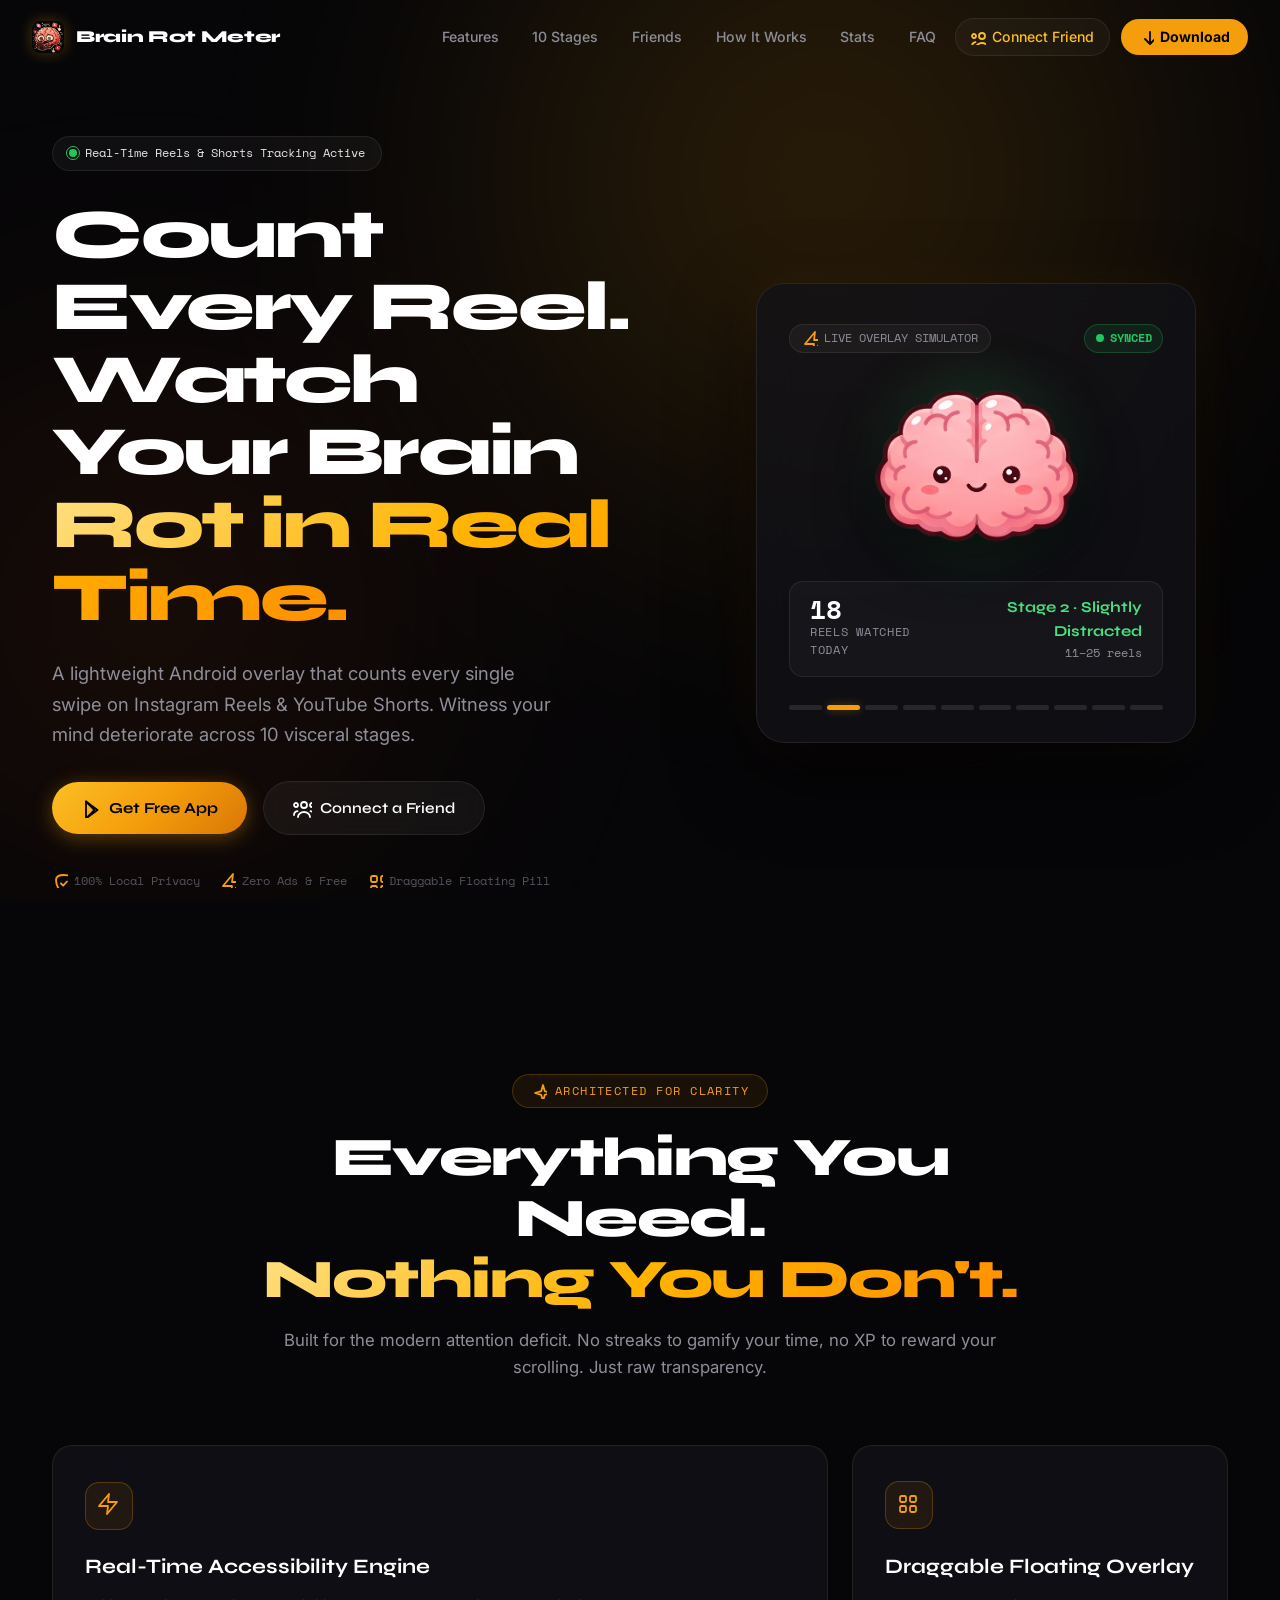
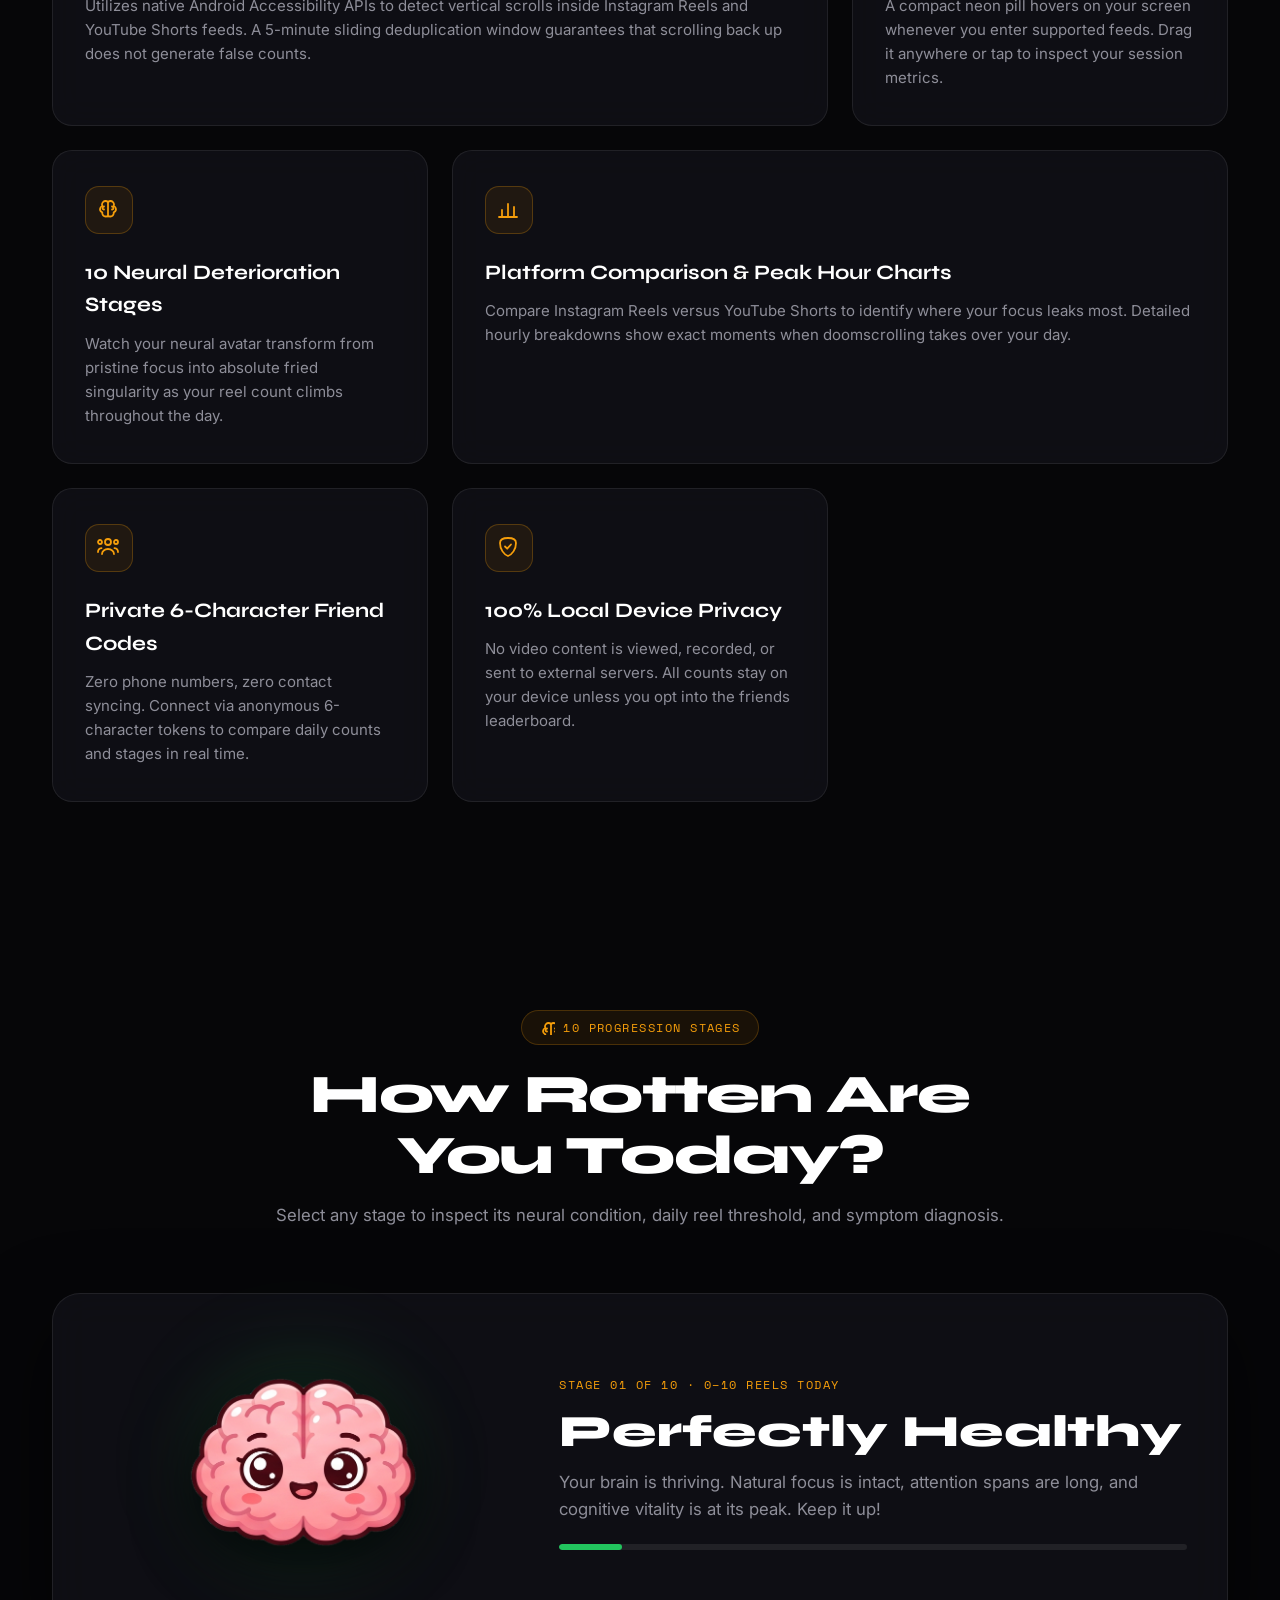
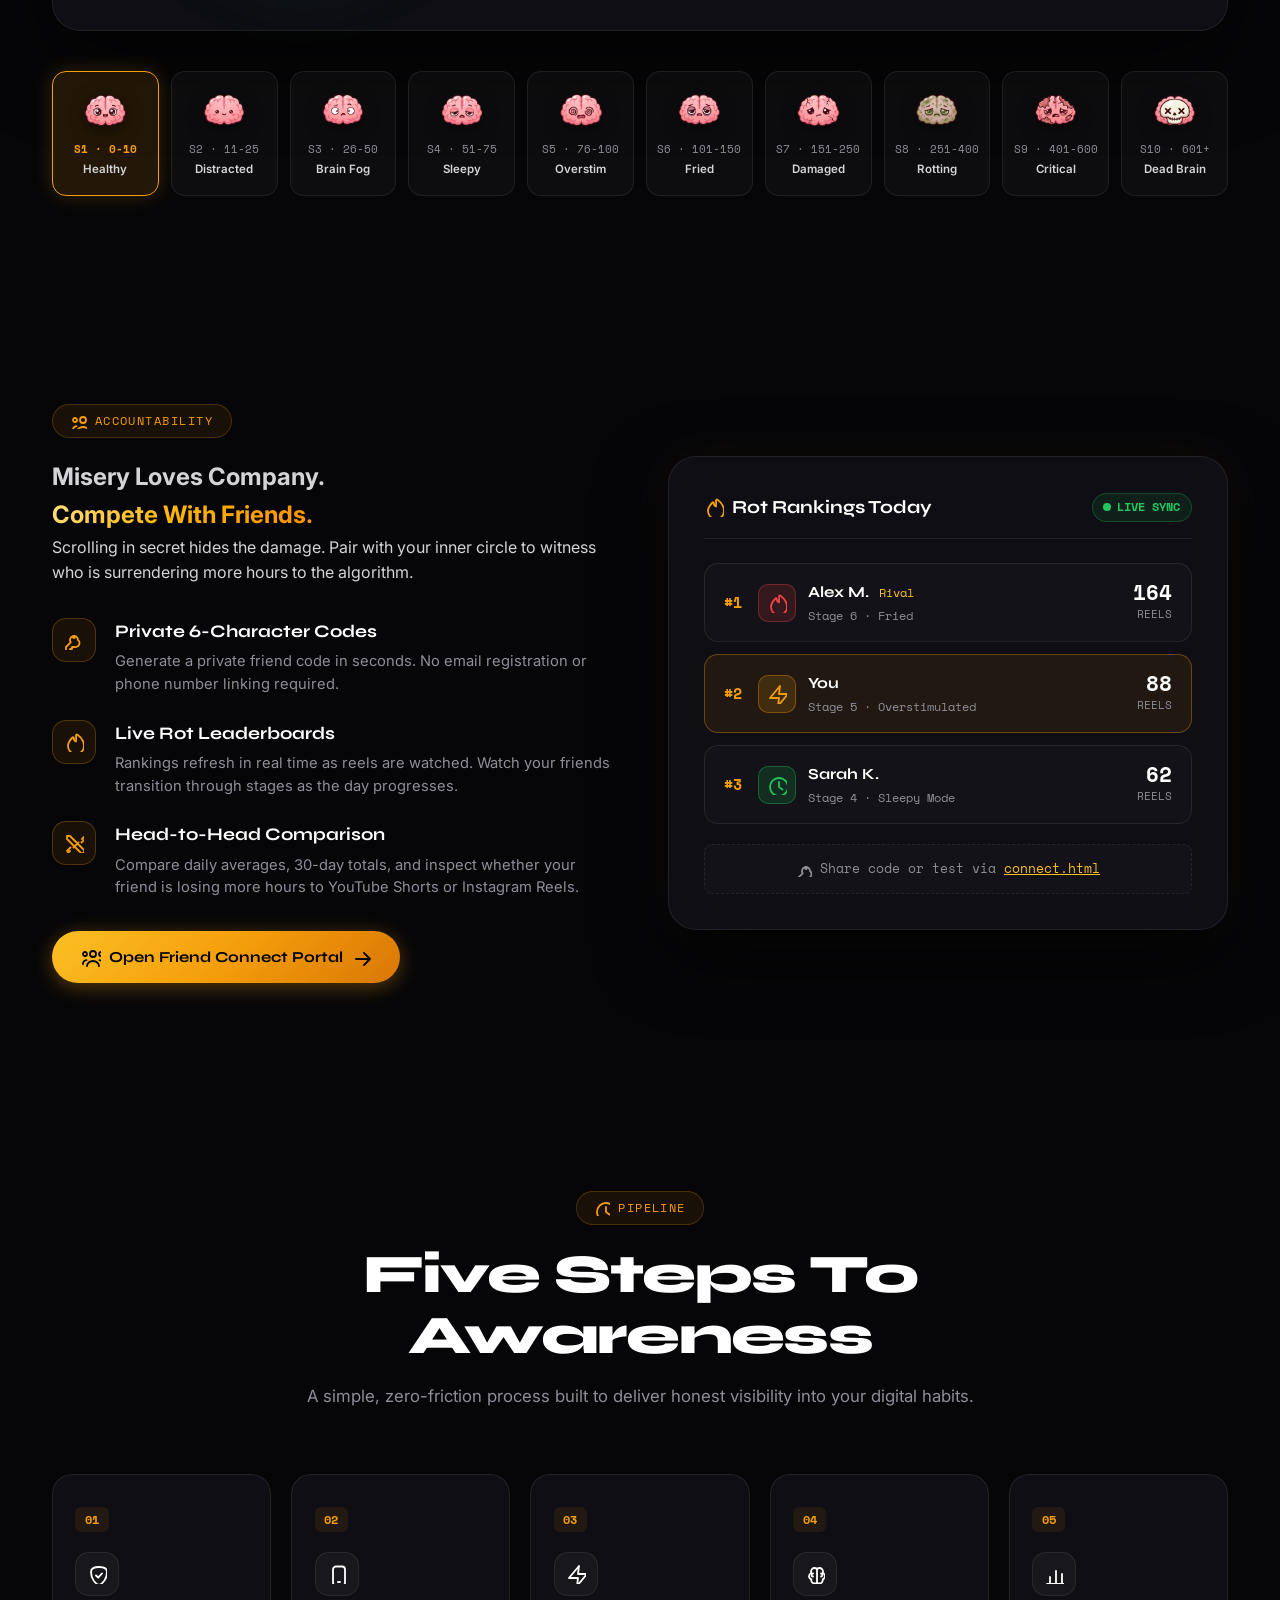
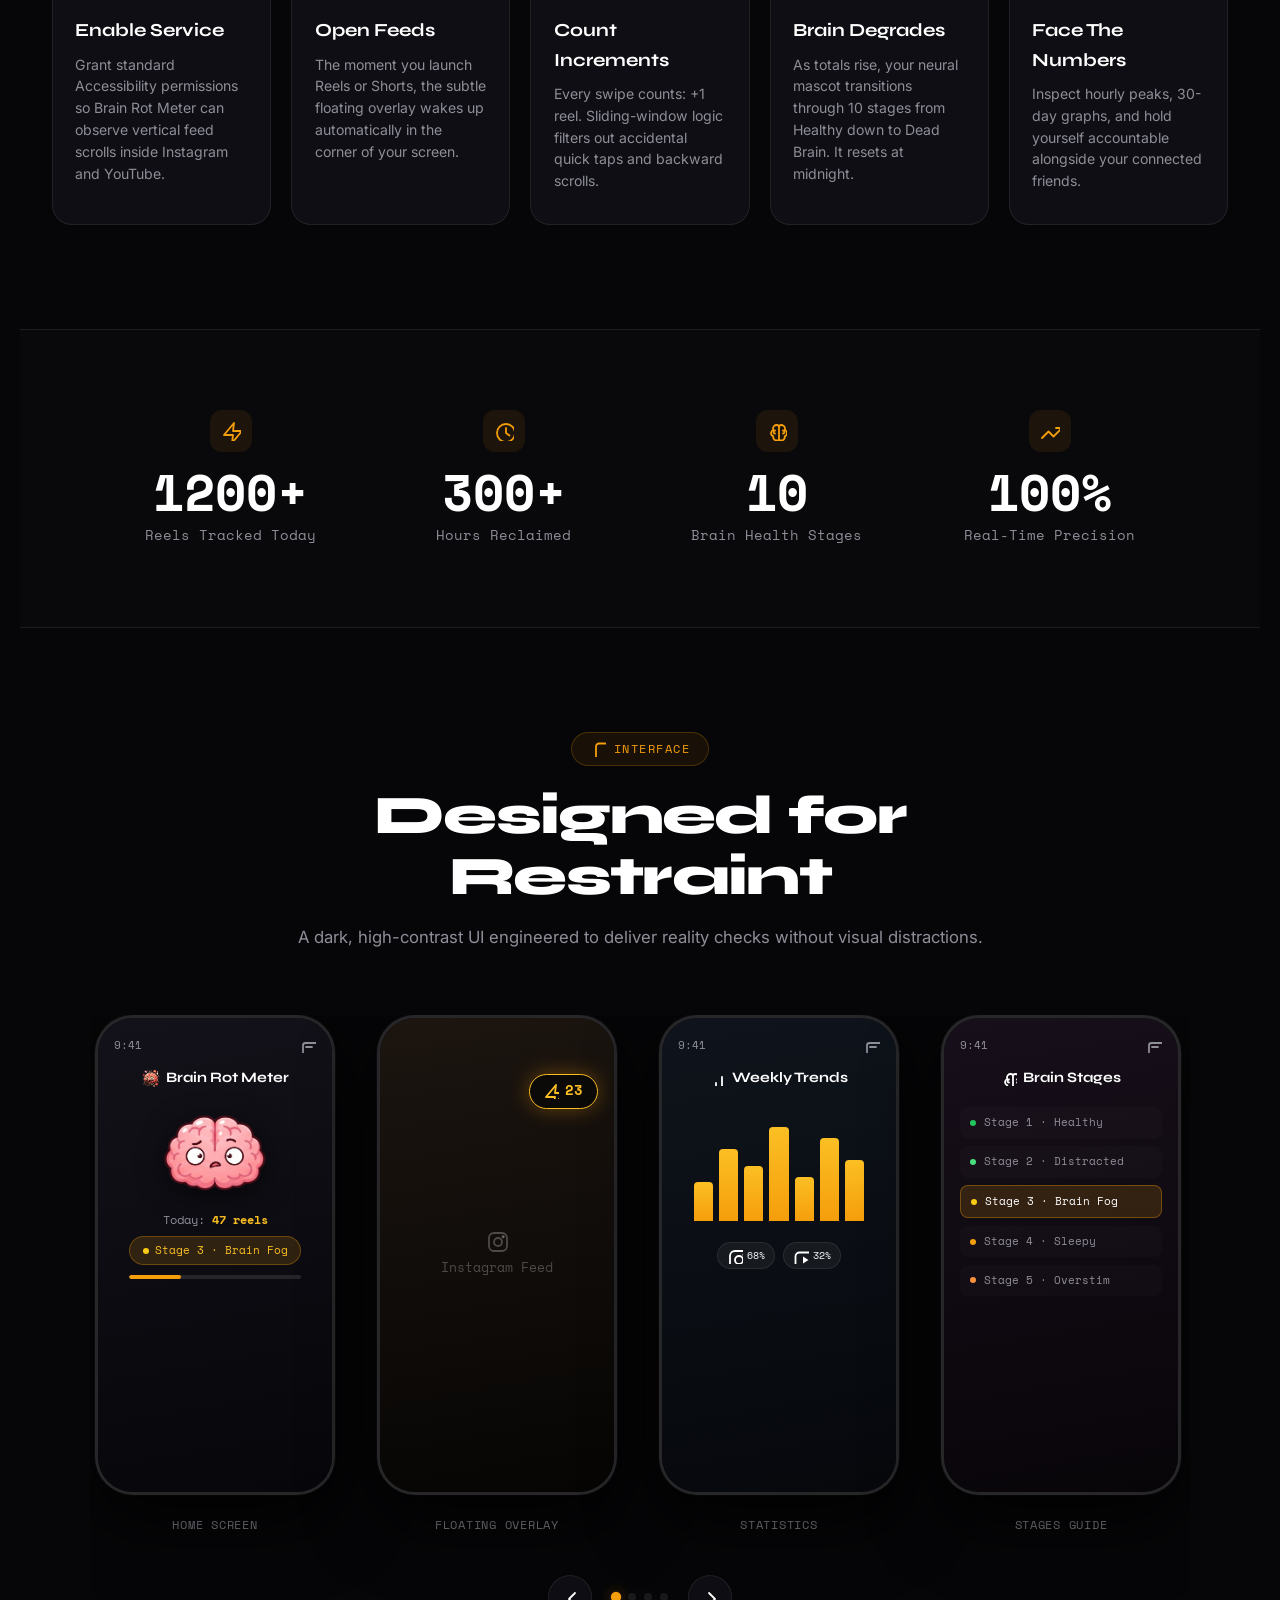
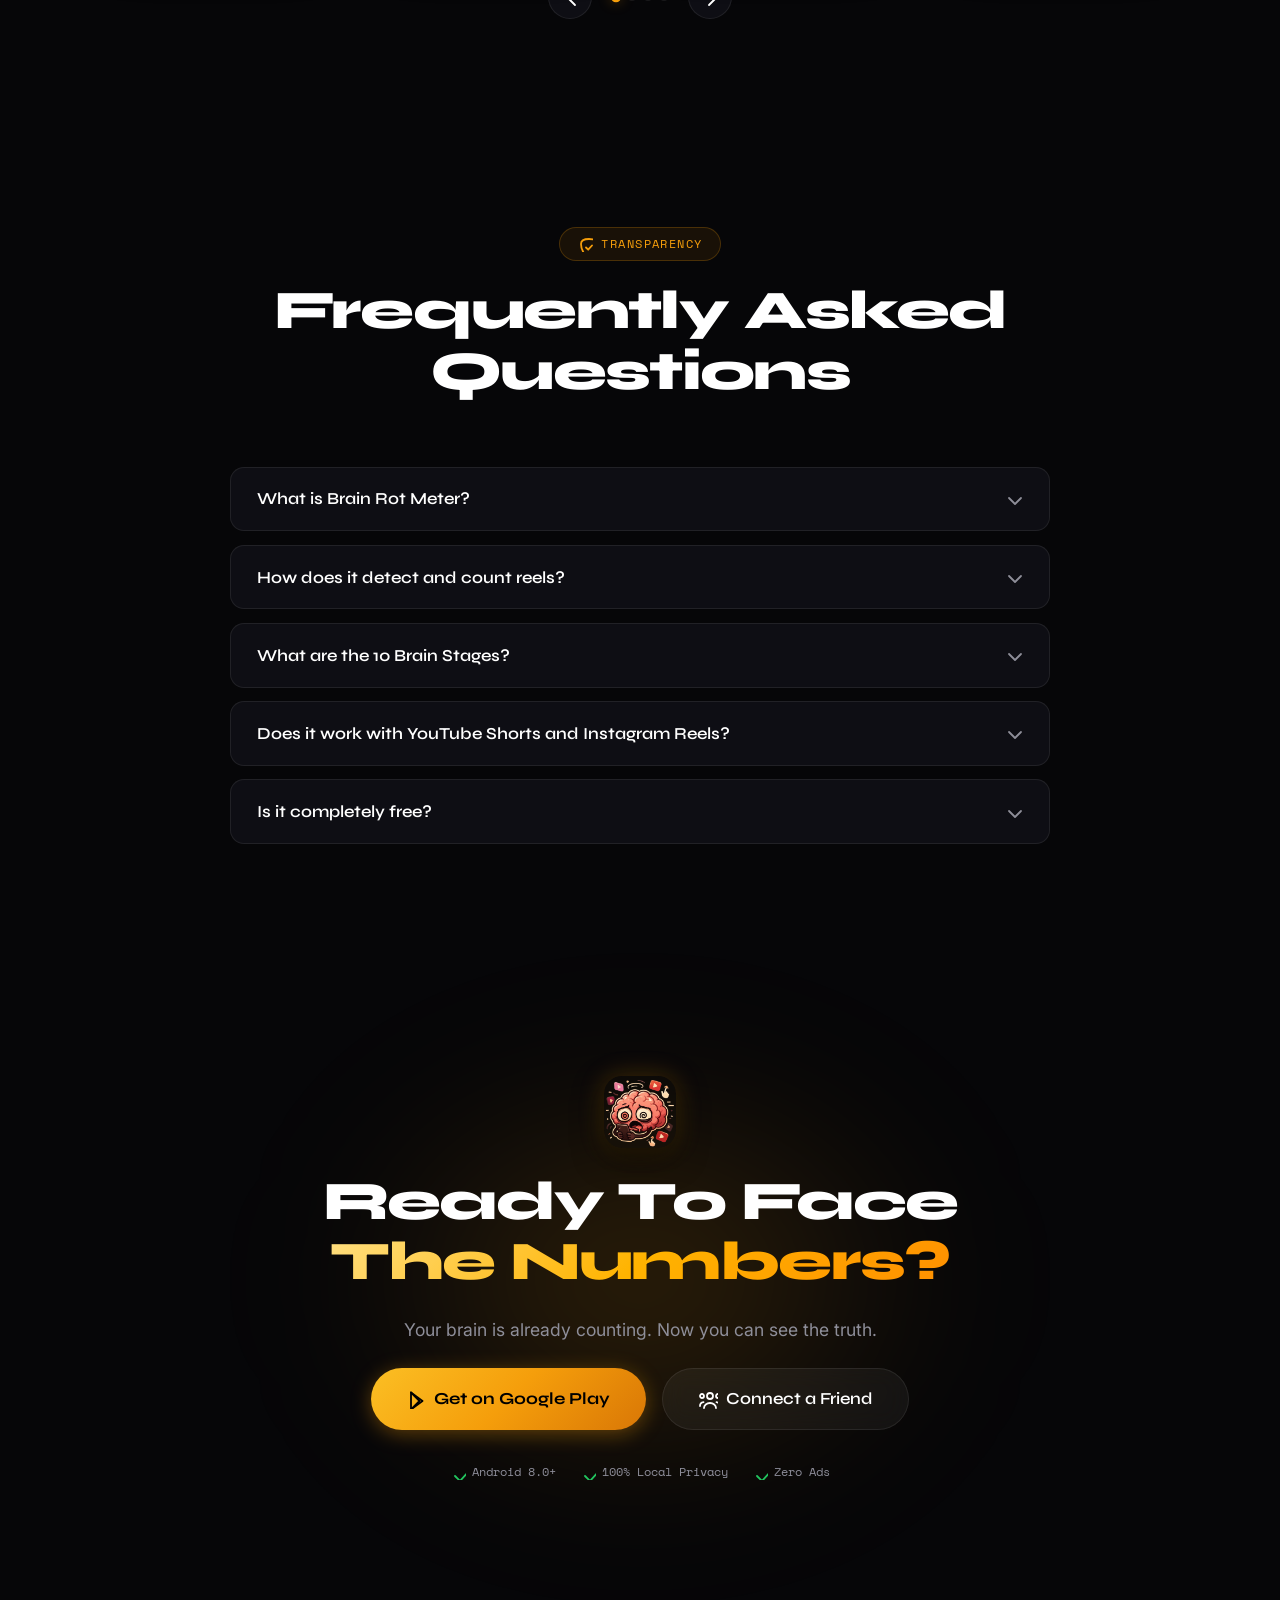
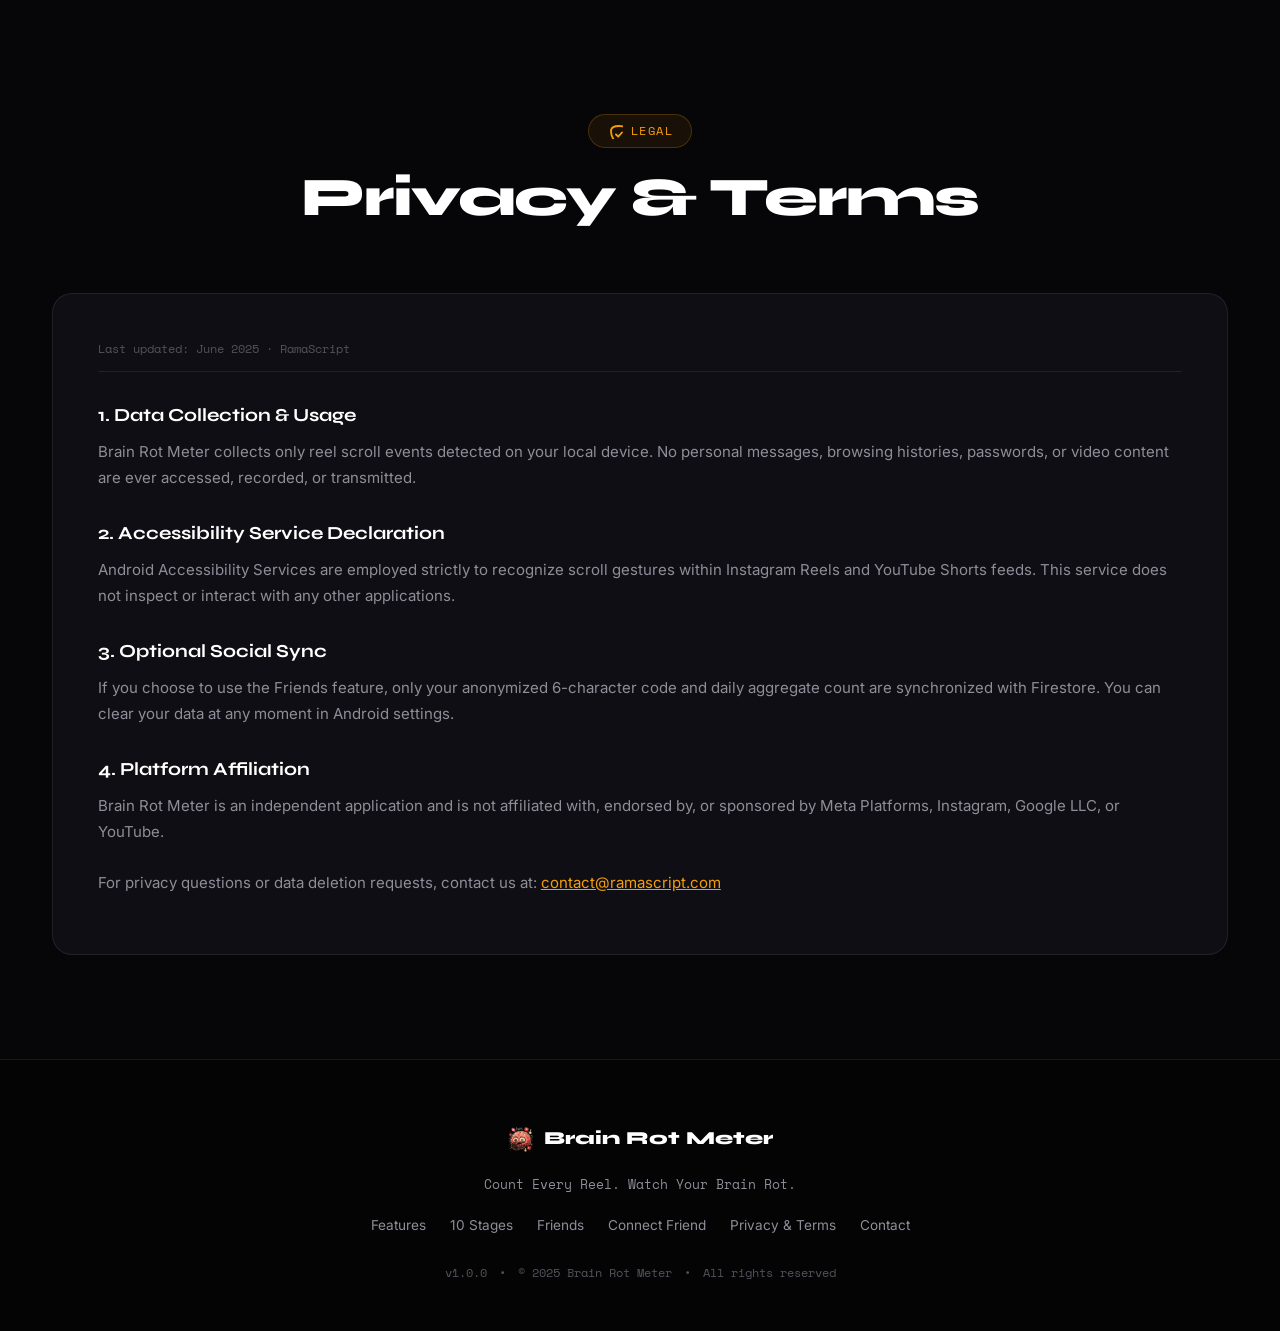
==== commit 7f1e8c37: "feat(web): overhaul UI/UX with obsidian theme, hugeicons, and 10-stage system" ====
--- a/index.html
+++ b/index.html
@@ -4,14 +4,14 @@
   <meta charset="UTF-8" />
   <meta name="viewport" content="width=device-width, initial-scale=1.0" />
   <title>Brain Rot Meter – Count Every Reel. Watch Your Brain Rot.</title>
-  <meta name="description" content="Brain Rot Meter tracks every Instagram Reel and YouTube Short you watch. Watch your brain rot in real time across 10 stages. No fluff. Just the raw, rotting truth." />
+  <meta name="description" content="Brain Rot Meter monitors every Instagram Reel and YouTube Short you watch. Watch your neural mascot visually deteriorate across 10 raw stages in real time." />
   <meta name="keywords" content="brain rot, screen time, reels tracker, shorts tracker, digital wellness, android app" />
   <meta name="author" content="Brain Rot Meter" />
-  <meta name="theme-color" content="#070503" />
+  <meta name="theme-color" content="#060608" />
 
   <!-- Open Graph -->
   <meta property="og:title" content="Brain Rot Meter – Count Every Reel. Watch Your Brain Rot." />
-  <meta property="og:description" content="Track every Reel and Short you watch. Compare with friends in real time. See your brain rot across 10 stages." />
+  <meta property="og:description" content="Real-time reel counting. Floating overlay. 10 progressive brain health stages. Face your numbers." />
   <meta property="og:type" content="website" />
   <meta property="og:image" content="https://ramascript.com/brain-rot-meter/og-image.png" />
   <meta property="og:url" content="https://ramascript.com/brain-rot-meter/" />
@@ -19,16 +19,16 @@
   <!-- Twitter Card -->
   <meta name="twitter:card" content="summary_large_image" />
   <meta name="twitter:title" content="Brain Rot Meter" />
-  <meta name="twitter:description" content="Count Every Reel. Watch Your Brain Rot with Friends." />
+  <meta name="twitter:description" content="Real-Time Short-Form Video Tracking Across 10 Stages." />
 
   <link rel="stylesheet" href="style.css" />
   <link rel="preconnect" href="https://fonts.googleapis.com" />
   <link rel="preconnect" href="https://fonts.gstatic.com" crossorigin />
-  <link href="https://fonts.googleapis.com/css2?family=Syne:wght@500;600;700;800&family=Space+Mono:ital,wght@0,400;0,700;1,400&family=Inter:wght@400;500;600;700&display=swap" rel="stylesheet" />
+  <link href="https://fonts.googleapis.com/css2?family=Inter:wght@400;500;600;700&family=Space+Mono:wght@400;700&family=Syne:wght@600;700;800&display=swap" rel="stylesheet" />
 </head>
 <body>
 
-  <!-- Hugeicons Master SVG Defs (stroke-width 1.8, round caps & joins, 24x24 viewBox) -->
+  <!-- Master Hugeicons SVG Definitions (24x24, 1.8px stroke width, rounded caps & joins) -->
   <svg xmlns="http://www.w3.org/2000/svg" style="display: none;">
     <defs>
       <!-- Brain / Health -->
@@ -70,19 +70,19 @@
         <circle cx="20" cy="7" r="2" />
         <path d="M18.5 13.2c2 .3 3.5 1.8 3.5 3.8" />
       </g>
-      <!-- Key / Friend Code -->
+      <!-- Key / Code -->
       <g id="hgi-key">
         <path d="M14 10a4 4 0 10-7.3 2.3L2 17v4h4v-2h2v-2h2.7A4 4 0 0014 10zM10 8a1 1 0 110-2 1 1 0 010 2z" />
       </g>
-      <!-- Flame / Hot Streak / Leaderboard -->
+      <!-- Flame / Hot Streak -->
       <g id="hgi-flame">
         <path d="M12 22c-4.5 0-8-3.5-8-8 0-3.5 2.5-6.5 4.5-8.5.5-.5 1.3-.1 1.3.6 0 1.7 1 3.1 2.2 3.4 0-1.5.3-3.5 0-5.7-.2-.9.7-1.6 1.5-1.1 3 2.1 6.5 6.3 6.5 11.3 0 4.5-3.5 8-8 8z" />
       </g>
-      <!-- Swords / Head-to-Head -->
+      <!-- Swords / Battle -->
       <g id="hgi-swords">
         <path d="M14.5 17.5L3 6V3h3l11.5 11.5M17.5 14.5L21 18l-3 3-3.5-3.5M6 18l-3 3M18 6l3-3M9.5 14.5L14.5 9.5M3 18l3.5-3.5M21 6l-3.5 3.5" />
       </g>
-      <!-- Shield / Privacy -->
+      <!-- Shield / Security -->
       <g id="hgi-shield">
         <path d="M12 3c4 0 8 1.2 8 5 0 6.5-4 11.5-8 13-4-1.5-8-6.5-8-13 0-3.8 4-5 8-5zM9 11.5l2.2 2.2 3.8-4.2" />
       </g>
@@ -107,88 +107,87 @@
       <g id="hgi-check">
         <path d="M5 12l5 5L19 7" />
       </g>
-      <!-- Check Circle -->
-      <g id="hgi-check-circle">
-        <circle cx="12" cy="12" r="9" />
-        <path d="M8.5 12l2.5 2.5 4.5-5" />
+      <!-- Arrow Right -->
+      <g id="hgi-arrow-right">
+        <path d="M5 12h14M13 6l6 6-6 6" />
+      </g>
+      <!-- Chevron Right -->
+      <g id="hgi-chevron-right">
+        <path d="M9 6l6 6-6 6" />
+      </g>
+      <!-- Chevron Left -->
+      <g id="hgi-chevron-left">
+        <path d="M15 6l-6 6 6 6" />
+      </g>
+      <!-- Chevron Down -->
+      <g id="hgi-chevron-down">
+        <path d="M6 9l6 6 6-6" />
+      </g>
+      <!-- Open In New -->
+      <g id="hgi-open-in-new">
+        <path d="M12 5H7a2 2 0 00-2 2v10a2 2 0 002 2h10a2 2 0 002-2v-5M14 5h5v5M10 14L19 5" />
+      </g>
+      <!-- Battery -->
+      <g id="hgi-battery">
+        <rect x="3" y="6" width="15" height="12" rx="2.5" />
+        <path d="M20 10v4M6 10h6" />
+      </g>
+      <!-- Instagram -->
+      <g id="hgi-instagram">
+        <rect x="3" y="3" width="18" height="18" rx="5" />
+        <circle cx="12" cy="12" r="4" />
+        <circle cx="17.2" cy="6.8" r="0.8" fill="currentColor" />
+      </g>
+      <!-- YouTube -->
+      <g id="hgi-youtube">
+        <rect x="2.5" y="4.5" width="19" height="15" rx="4" />
+        <polygon points="10 8.5 15.5 12 10 15.5 10 8.5" fill="currentColor" stroke="none" />
+      </g>
+      <!-- Google Play -->
+      <g id="hgi-google-play">
+        <path d="M5 3.5l11.5 8.5L5 20.5V3.5z" stroke-linejoin="round" />
+        <path d="M5 3.5l8.5 8.5M5 20.5l8.5-8.5" />
+      </g>
+      <!-- Sparkles -->
+      <g id="hgi-sparkles">
+        <path d="M12 2l1.8 6.2L20 10l-6.2 1.8L12 18l-1.8-6.2L4 10l6.2-1.8z" />
+      </g>
+      <!-- Lock -->
+      <g id="hgi-lock">
+        <rect x="5" y="10" width="14" height="11" rx="2" />
+        <path d="M7 10V7a5 5 0 0110 0v3M12 14.5v2" />
       </g>
       <!-- User -->
       <g id="hgi-user">
         <circle cx="12" cy="8" r="3.5" />
         <path d="M6 19c0-3 2.7-5 6-5s6 2 6 5" />
       </g>
-      <!-- Arrow Right -->
-      <g id="hgi-arrow-right">
-        <path d="M5 12h14M13 6l6 6-6 6" />
-      </g>
-      <!-- Chevron Right -->
-      <g id="hgi-chevron-right">
-        <path d="M9 6l6 6-6 6" />
-      </g>
-      <!-- Chevron Left -->
-      <g id="hgi-chevron-left">
-        <path d="M15 6l-6 6 6 6" />
-      </g>
-      <!-- Chevron Down -->
-      <g id="hgi-chevron-down">
-        <path d="M6 9l6 6 6-6" />
-      </g>
-      <!-- Open In New -->
-      <g id="hgi-open-in-new">
-        <path d="M12 5H7a2 2 0 00-2 2v10a2 2 0 002 2h10a2 2 0 002-2v-5M14 5h5v5M10 14L19 5" />
-      </g>
-      <!-- Battery -->
-      <g id="hgi-battery">
-        <rect x="3" y="6" width="15" height="12" rx="2.5" />
-        <path d="M20 10v4M6 10h6" />
-      </g>
-      <!-- Instagram Brand -->
-      <g id="hgi-instagram">
-        <rect x="3" y="3" width="18" height="18" rx="5" />
-        <circle cx="12" cy="12" r="4" />
-        <circle cx="17.2" cy="6.8" r="0.8" fill="currentColor" />
-      </g>
-      <!-- YouTube Brand -->
-      <g id="hgi-youtube">
-        <rect x="2.5" y="4.5" width="19" height="15" rx="4" />
-        <polygon points="10 8.5 15.5 12 10 15.5 10 8.5" fill="currentColor" stroke="none" />
-      </g>
-      <!-- Google Play Brand -->
-      <g id="hgi-google-play">
-        <path d="M5 3.5l11.5 8.5L5 20.5V3.5z" stroke-linejoin="round" />
-        <path d="M5 3.5l8.5 8.5M5 20.5l8.5-8.5" />
-      </g>
-      <!-- Sparkles -->
-      <g id="hgi-sparkles">
-        <path d="M12 2l1.8 6.2L20 10l-6.2 1.8L12 18l-1.8-6.2L4 10l6.2-1.8z" />
-      </g>
-      <!-- Lock -->
-      <g id="hgi-lock">
-        <rect x="5" y="10" width="14" height="11" rx="2" />
-        <path d="M7 10V7a5 5 0 0110 0v3M12 14.5v2" />
-      </g>
     </defs>
   </svg>
 
-  <!-- Ambient Particle Canvas -->
+  <!-- Ambient Background Lighting -->
+  <div class="bg-ambient">
+    <div class="ambient-orb orb-1"></div>
+    <div class="ambient-orb orb-2"></div>
+  </div>
   <canvas id="particles-canvas"></canvas>
 
-  <!-- NAVBAR -->
+  <!-- NAVIGATION -->
   <nav class="navbar" id="navbar">
     <div class="nav-inner">
       <a href="#" class="nav-logo">
-        <img src="assets/logo.png" alt="Brain Rot Meter Logo" class="nav-logo-img" />
+        <img src="assets/logo.png" alt="Brain Rot Meter" class="nav-logo-img" />
         <span class="nav-logo-text">Brain Rot Meter</span>
       </a>
 
-      <button class="nav-toggle" id="nav-toggle" aria-label="Toggle menu">
+      <button class="nav-toggle" id="nav-toggle" aria-label="Toggle navigation menu">
         <span></span><span></span><span></span>
       </button>
 
       <ul class="nav-links" id="nav-links">
         <li><a href="#features">Features</a></li>
+        <li><a href="#stages">10 Stages</a></li>
         <li><a href="#friends">Friends</a></li>
-        <li><a href="#stages">10 Stages</a></li>
         <li><a href="#how-it-works">How It Works</a></li>
         <li><a href="#stats">Stats</a></li>
         <li><a href="#faq">FAQ</a></li>
@@ -201,7 +200,7 @@
         <li>
           <a href="#download" class="nav-cta">
             <svg class="hgi hgi-sm"><use href="#hgi-download"></use></svg>
-            <span>Download App</span>
+            <span>Download</span>
           </a>
         </li>
       </ul>
@@ -210,30 +209,27 @@
 
   <!-- HERO -->
   <section class="hero" id="hero">
-    <div class="hero-bg-glow"></div>
     <div class="hero-content">
       <div class="hero-badge fade-in">
         <span class="pulse-indicator">
           <span class="pulse-dot"></span>
           <span class="pulse-ring"></span>
         </span>
-        <span class="hero-badge-text">Real-Time Rot Tracker Active</span>
+        <span>Real-Time Reels &amp; Shorts Tracking Active</span>
       </div>
 
       <h1 class="hero-headline fade-in delay-1">
-        Your Brain<br/>
-        <span class="glitch" data-text="Is Counting.">Is Counting.</span><br/>
-        <em>Are You?</em>
+        Count Every Reel.<br/>
+        Watch Your Brain <span class="accent">Rot in Real Time.</span>
       </h1>
 
       <p class="hero-sub fade-in delay-2">
-        Track every Instagram Reel and YouTube Short you watch.<br/>
-        Witness your mind deteriorate in real time through 10 visceral stages.
+        A lightweight Android overlay that counts every single swipe on Instagram Reels &amp; YouTube Shorts. Witness your mind deteriorate across 10 visceral stages.
       </p>
 
       <div class="hero-buttons fade-in delay-3">
-        <a href="#download" class="btn-primary">
-          <svg class="hgi"><use href="#hgi-download"></use></svg>
+        <a href="https://play.google.com/store/apps/details?id=com.ramascript.brainrotmeter" target="_blank" rel="noopener noreferrer" class="btn-primary">
+          <svg class="hgi"><use href="#hgi-google-play"></use></svg>
           <span>Get Free App</span>
         </a>
         <a href="connect.html" class="btn-secondary">
@@ -253,514 +249,425 @@
         </span>
         <span class="hero-tag-item">
           <svg class="hgi hgi-sm"><use href="#hgi-widgets"></use></svg>
-          <span>Floating Overlay</span>
+          <span>Draggable Floating Pill</span>
         </span>
       </div>
     </div>
 
+    <!-- Interactive Stage Simulator Card -->
     <div class="hero-visual fade-in delay-2">
-      <div class="brain-container">
-        <div class="brain-mascot" id="brain-mascot">
-          <div class="brain-art-wrapper">
-            <img id="hero-brain-img" src="assets/brains/stage1.png" alt="Brain Stage Visual" class="hero-brain-img" />
-          </div>
-          <div class="brain-glow" id="hero-brain-glow"></div>
-          <div class="brain-rings">
-            <div class="ring ring-1"></div>
-            <div class="ring ring-2"></div>
-            <div class="ring ring-3"></div>
-          </div>
-        </div>
-
-        <div class="floating-counter" id="floating-counter">
-          <svg class="hgi hgi-zap-counter"><use href="#hgi-zap"></use></svg>
-          <span class="counter-num" id="hero-counter">0</span>
-          <span class="counter-unit">reels</span>
-        </div>
-
-        <div class="stage-info-pill">
-          <span class="stage-label" id="stage-label">Stage 1 · Perfectly Healthy</span>
-          <span class="stage-sub" id="stage-sub">0–10 reels today</span>
-        </div>
-      </div>
-    </div>
-
-    <div class="hero-scroll-hint">
-      <span>Scroll to face the truth</span>
-      <svg class="hgi hgi-sm"><use href="#hgi-chevron-down"></use></svg>
+      <div class="simulator-card">
+        <div class="simulator-header">
+          <div class="sim-pill">
+            <svg class="hgi hgi-sm" style="color: var(--primary);"><use href="#hgi-zap"></use></svg>
+            <span>LIVE OVERLAY SIMULATOR</span>
+          </div>
+          <span class="live-pill">
+            <span class="pulse-dot"></span>
+            <span>SYNCED</span>
+          </span>
+        </div>
+
+        <div class="mascot-stage">
+          <div class="mascot-halo" id="sim-halo"></div>
+          <img id="sim-brain-img" src="assets/brains/stage1.png" alt="Brain Stage Visual" class="hero-brain-img" />
+        </div>
+
+        <div class="sim-stats-row">
+          <div class="sim-count-wrap">
+            <div class="sim-counter-num" id="sim-counter">0</div>
+            <div class="sim-counter-unit">reels watched today</div>
+          </div>
+          <div class="sim-stage-info">
+            <div class="sim-stage-name" id="sim-stage-name">Stage 1 · Healthy</div>
+            <div class="sim-stage-range" id="sim-stage-range">0–10 reels</div>
+          </div>
+        </div>
+
+        <!-- Interactive 10-pip scrubber -->
+        <div class="sim-scrubber" id="sim-scrubber">
+          <button class="scrub-pip active" onclick="selectSimulatorStage(0)" aria-label="Stage 1"></button>
+          <button class="scrub-pip" onclick="selectSimulatorStage(1)" aria-label="Stage 2"></button>
+          <button class="scrub-pip" onclick="selectSimulatorStage(2)" aria-label="Stage 3"></button>
+          <button class="scrub-pip" onclick="selectSimulatorStage(3)" aria-label="Stage 4"></button>
+          <button class="scrub-pip" onclick="selectSimulatorStage(4)" aria-label="Stage 5"></button>
+          <button class="scrub-pip" onclick="selectSimulatorStage(5)" aria-label="Stage 6"></button>
+          <button class="scrub-pip" onclick="selectSimulatorStage(6)" aria-label="Stage 7"></button>
+          <button class="scrub-pip" onclick="selectSimulatorStage(7)" aria-label="Stage 8"></button>
+          <button class="scrub-pip" onclick="selectSimulatorStage(8)" aria-label="Stage 9"></button>
+          <button class="scrub-pip" onclick="selectSimulatorStage(9)" aria-label="Stage 10"></button>
+        </div>
+      </div>
     </div>
   </section>
 
-  <!-- FEATURES -->
-  <section class="features" id="features">
+  <!-- FEATURES BENTO GRID -->
+  <section id="features">
     <div class="section-header reveal">
       <span class="section-tag">
         <svg class="hgi hgi-sm"><use href="#hgi-sparkles"></use></svg>
-        Core Architecture
+        Architected For Clarity
       </span>
-      <h2>No Gimmicks. No Streaks.<br/><span class="accent">Just The Uncut Truth.</span></h2>
-    </div>
-
-    <div class="features-grid">
-      <!-- 1 -->
-      <div class="feature-card reveal" data-delay="0">
-        <div class="icon-wrap">
+      <h2>Everything You Need.<br/><span class="accent">Nothing You Don't.</span></h2>
+      <p>Built for the modern attention deficit. No streaks to gamify your time, no XP to reward your scrolling. Just raw transparency.</p>
+    </div>
+
+    <div class="features-bento">
+      <!-- Bento 1: Large -->
+      <div class="bento-card bento-card-large reveal">
+        <div class="bento-icon-wrap">
           <svg class="hgi hgi-lg"><use href="#hgi-zap"></use></svg>
         </div>
-        <h3>Real-Time Counter</h3>
-        <p>Every swipe detected instantly via Android accessibility hooks. Zero guesswork, zero battery drain.</p>
-      </div>
-
-      <!-- 2 -->
-      <div class="feature-card reveal" data-delay="100">
-        <div class="icon-wrap">
+        <h3>Real-Time Accessibility Engine</h3>
+        <p>Utilizes native Android Accessibility APIs to detect vertical scrolls inside Instagram Reels and YouTube Shorts feeds. A 5-minute sliding deduplication window guarantees that scrolling back up does not generate false counts.</p>
+      </div>
+
+      <!-- Bento 2 -->
+      <div class="bento-card reveal">
+        <div class="bento-icon-wrap">
           <svg class="hgi hgi-lg"><use href="#hgi-widgets"></use></svg>
         </div>
-        <h3>Floating Overlay</h3>
-        <p>A persistent, draggable neon pill floats over Instagram and YouTube so you cannot ignore your rot count.</p>
-      </div>
-
-      <!-- 3 -->
-      <div class="feature-card reveal" data-delay="200">
-        <div class="icon-wrap">
+        <h3>Draggable Floating Overlay</h3>
+        <p>A compact neon pill hovers on your screen whenever you enter supported feeds. Drag it anywhere or tap to inspect your session metrics.</p>
+      </div>
+
+      <!-- Bento 3 -->
+      <div class="bento-card reveal">
+        <div class="bento-icon-wrap">
           <svg class="hgi hgi-lg"><use href="#hgi-brain"></use></svg>
         </div>
-        <h3>10 Brain Stages</h3>
-        <p>Watch your neural avatar degrade from Healthy to Fried to Dead Brain across 10 distinct, raw artwork tiers.</p>
-      </div>
-
-      <!-- 4 -->
-      <div class="feature-card reveal" data-delay="300">
-        <div class="icon-wrap">
+        <h3>10 Neural Deterioration Stages</h3>
+        <p>Watch your neural avatar transform from pristine focus into absolute fried singularity as your reel count climbs throughout the day.</p>
+      </div>
+
+      <!-- Bento 4: Large -->
+      <div class="bento-card bento-card-large reveal">
+        <div class="bento-icon-wrap">
           <svg class="hgi hgi-lg"><use href="#hgi-analytics"></use></svg>
         </div>
-        <h3>Daily Analytics</h3>
-        <p>Comprehensive daily logs showing peak doomscroll hours, session lengths, and exact reel distribution.</p>
-      </div>
-
-      <!-- 5 -->
-      <div class="feature-card reveal" data-delay="400">
-        <div class="icon-wrap">
-          <svg class="hgi hgi-lg"><use href="#hgi-calendar"></use></svg>
-        </div>
-        <h3>Weekly Breakdowns</h3>
-        <p>Monday morning reality checks. Track your 7-day trendlines and discover your worst doomscrolling streaks.</p>
-      </div>
-
-      <!-- 6 -->
-      <div class="feature-card reveal" data-delay="500">
-        <div class="icon-wrap">
-          <svg class="hgi hgi-lg"><use href="#hgi-device-mobile"></use></svg>
-        </div>
-        <h3>Platform Breakdown</h3>
-        <p>Instagram Reels vs YouTube Shorts head-to-head comparison to see which platform is frying your focus faster.</p>
-      </div>
-
-      <!-- 7 -->
-      <div class="feature-card reveal" data-delay="600">
-        <div class="icon-wrap">
+        <h3>Platform Comparison &amp; Peak Hour Charts</h3>
+        <p>Compare Instagram Reels versus YouTube Shorts to identify where your focus leaks most. Detailed hourly breakdowns show exact moments when doomscrolling takes over your day.</p>
+      </div>
+
+      <!-- Bento 5 -->
+      <div class="bento-card reveal">
+        <div class="bento-icon-wrap">
           <svg class="hgi hgi-lg"><use href="#hgi-user-group"></use></svg>
         </div>
-        <h3>Friends &amp; Rivals</h3>
-        <p>Pair up using private 6-character friend codes. Live leaderboards reveal who is rotting faster today in real time.</p>
+        <h3>Private 6-Character Friend Codes</h3>
+        <p>Zero phone numbers, zero contact syncing. Connect via anonymous 6-character tokens to compare daily counts and stages in real time.</p>
+      </div>
+
+      <!-- Bento 6 -->
+      <div class="bento-card reveal">
+        <div class="bento-icon-wrap">
+          <svg class="hgi hgi-lg"><use href="#hgi-shield"></use></svg>
+        </div>
+        <h3>100% Local Device Privacy</h3>
+        <p>No video content is viewed, recorded, or sent to external servers. All counts stay on your device unless you opt into the friends leaderboard.</p>
       </div>
     </div>
   </section>
 
-  <!-- FRIENDS & RIVALRIES SHOWCASE -->
-  <section class="friends-showcase" id="friends">
+  <!-- 10 BRAIN STAGES SPOTLIGHT SHOWCASE -->
+  <section class="stages-section" id="stages">
     <div class="section-header reveal">
       <span class="section-tag">
-        <svg class="hgi hgi-sm"><use href="#hgi-user-group"></use></svg>
-        Accountability Network
+        <svg class="hgi hgi-sm"><use href="#hgi-brain"></use></svg>
+        10 Progression Stages
       </span>
-      <h2>Misery Loves Company.<br/><span class="accent">Rot Together.</span></h2>
-    </div>
-
-    <div class="friends-container">
-      <div class="friends-info reveal" data-delay="0">
-        <p class="hero-sub" style="text-align: left; margin-bottom: 1.5rem;">
-          Scrolling in isolation hides the damage. Connect with your friends to see who is doomscrolling deeper into the void. Peer accountability without toxic gamification.
-        </p>
-
-        <ul class="friends-benefits">
-          <li class="friends-benefit-item">
-            <div class="benefit-icon">
+      <h2>How Rotten Are You Today?</h2>
+      <p>Select any stage to inspect its neural condition, daily reel threshold, and symptom diagnosis.</p>
+    </div>
+
+    <!-- Spotlight Stage Card -->
+    <div class="stages-spotlight reveal">
+      <div class="spotlight-visual">
+        <div class="spotlight-halo" id="spotlight-halo"></div>
+        <img id="spotlight-img" src="assets/brains/stage1.png" alt="Stage 1: Perfectly Healthy" class="spotlight-img" />
+      </div>
+
+      <div class="spotlight-info">
+        <div class="spotlight-tier" id="spotlight-tier">STAGE 01 OF 10 · 0–10 REELS TODAY</div>
+        <h3 class="spotlight-name" id="spotlight-name">Perfectly Healthy</h3>
+        <p class="spotlight-desc" id="spotlight-desc">Your brain is thriving. Natural focus is intact, attention spans are long, and cognitive vitality is at its peak. Keep it up!</p>
+        
+        <div class="spotlight-meter-bar">
+          <div class="spotlight-meter-fill" id="spotlight-fill" style="width: 10%;"></div>
+        </div>
+      </div>
+    </div>
+
+    <!-- 10 Horizontal Stage Navigation Rail -->
+    <div class="stages-rail reveal">
+      <div class="stage-pip-card active" onclick="setSpotlightStage(0)">
+        <img src="assets/brains/stage1.png" alt="Stage 1" class="stage-pip-thumb" />
+        <span class="stage-pip-num">S1 · 0-10</span>
+        <span class="stage-pip-name">Healthy</span>
+      </div>
+      <div class="stage-pip-card" onclick="setSpotlightStage(1)">
+        <img src="assets/brains/stage2.png" alt="Stage 2" class="stage-pip-thumb" />
+        <span class="stage-pip-num">S2 · 11-25</span>
+        <span class="stage-pip-name">Distracted</span>
+      </div>
+      <div class="stage-pip-card" onclick="setSpotlightStage(2)">
+        <img src="assets/brains/stage3.png" alt="Stage 3" class="stage-pip-thumb" />
+        <span class="stage-pip-num">S3 · 26-50</span>
+        <span class="stage-pip-name">Brain Fog</span>
+      </div>
+      <div class="stage-pip-card" onclick="setSpotlightStage(3)">
+        <img src="assets/brains/stage4.png" alt="Stage 4" class="stage-pip-thumb" />
+        <span class="stage-pip-num">S4 · 51-75</span>
+        <span class="stage-pip-name">Sleepy</span>
+      </div>
+      <div class="stage-pip-card" onclick="setSpotlightStage(4)">
+        <img src="assets/brains/stage5.png" alt="Stage 5" class="stage-pip-thumb" />
+        <span class="stage-pip-num">S5 · 76-100</span>
+        <span class="stage-pip-name">Overstim</span>
+      </div>
+      <div class="stage-pip-card" onclick="setSpotlightStage(5)">
+        <img src="assets/brains/stage6.png" alt="Stage 6" class="stage-pip-thumb" />
+        <span class="stage-pip-num">S6 · 101-150</span>
+        <span class="stage-pip-name">Fried</span>
+      </div>
+      <div class="stage-pip-card" onclick="setSpotlightStage(6)">
+        <img src="assets/brains/stage7.png" alt="Stage 7" class="stage-pip-thumb" />
+        <span class="stage-pip-num">S7 · 151-250</span>
+        <span class="stage-pip-name">Damaged</span>
+      </div>
+      <div class="stage-pip-card" onclick="setSpotlightStage(7)">
+        <img src="assets/brains/stage8.png" alt="Stage 8" class="stage-pip-thumb" />
+        <span class="stage-pip-num">S8 · 251-400</span>
+        <span class="stage-pip-name">Rotting</span>
+      </div>
+      <div class="stage-pip-card" onclick="setSpotlightStage(8)">
+        <img src="assets/brains/stage9.png" alt="Stage 9" class="stage-pip-thumb" />
+        <span class="stage-pip-num">S9 · 401-600</span>
+        <span class="stage-pip-name">Critical</span>
+      </div>
+      <div class="stage-pip-card" onclick="setSpotlightStage(9)">
+        <img src="assets/brains/stage10.png" alt="Stage 10" class="stage-pip-thumb" />
+        <span class="stage-pip-num">S10 · 601+</span>
+        <span class="stage-pip-name">Dead Brain</span>
+      </div>
+    </div>
+  </section>
+
+  <!-- FRIENDS & LEADERBOARD SECTION -->
+  <section class="friends-section" id="friends">
+    <div class="friends-grid">
+      <div class="friends-copy reveal">
+        <span class="section-tag">
+          <svg class="hgi hgi-sm"><use href="#hgi-user-group"></use></svg>
+          Accountability
+        </span>
+        <h2>Misery Loves Company.<br/><span class="accent">Compete With Friends.</span></h2>
+        <p>Scrolling in secret hides the damage. Pair with your inner circle to witness who is surrendering more hours to the algorithm.</p>
+
+        <div class="friends-perks">
+          <div class="perk-item">
+            <div class="perk-icon">
               <svg class="hgi"><use href="#hgi-key"></use></svg>
             </div>
             <div>
-              <h4>Instant 6-Character Friend Codes</h4>
-              <p>No phone numbers, no contact scraping. Just generate a code or share a direct connect link.</p>
-            </div>
-          </li>
-
-          <li class="friends-benefit-item">
-            <div class="benefit-icon">
+              <h4>Private 6-Character Codes</h4>
+              <p>Generate a private friend code in seconds. No email registration or phone number linking required.</p>
+            </div>
+          </div>
+
+          <div class="perk-item">
+            <div class="perk-icon">
               <svg class="hgi"><use href="#hgi-flame"></use></svg>
             </div>
             <div>
-              <h4>Live Rot Leaderboard</h4>
-              <p>Real-time ranking based on today's consumption. See your rivals climb from Healthy to Fried as the day unfolds.</p>
-            </div>
-          </li>
-
-          <li class="friends-benefit-item">
-            <div class="benefit-icon">
+              <h4>Live Rot Leaderboards</h4>
+              <p>Rankings refresh in real time as reels are watched. Watch your friends transition through stages as the day progresses.</p>
+            </div>
+          </div>
+
+          <div class="perk-item">
+            <div class="perk-icon">
               <svg class="hgi"><use href="#hgi-swords"></use></svg>
             </div>
             <div>
-              <h4>Side-by-Side Head-to-Head</h4>
-              <p>Compare 30-day averages, wasted minutes, and see whether Instagram or Shorts dominates their feed.</p>
-            </div>
-          </li>
-        </ul>
+              <h4>Head-to-Head Comparison</h4>
+              <p>Compare daily averages, 30-day totals, and inspect whether your friend is losing more hours to YouTube Shorts or Instagram Reels.</p>
+            </div>
+          </div>
+        </div>
 
         <div style="margin-top: 2rem;">
-          <a href="connect.html" class="btn-primary" style="display: inline-flex;">
+          <a href="connect.html" class="btn-primary">
             <svg class="hgi"><use href="#hgi-user-group"></use></svg>
-            <span>Connect with a Friend</span>
+            <span>Open Friend Connect Portal</span>
             <svg class="hgi"><use href="#hgi-arrow-right"></use></svg>
           </a>
         </div>
       </div>
 
-      <div class="friends-card-mock reveal" data-delay="200">
-        <div class="friends-mock-header">
-          <div class="friends-mock-title">
-            <svg class="hgi hgi-flame" style="color: var(--secondary);"><use href="#hgi-flame"></use></svg>
+      <!-- Real Mock Leaderboard UI -->
+      <div class="leaderboard-mock reveal">
+        <div class="mock-top">
+          <div class="mock-title">
+            <svg class="hgi" style="color: var(--primary);"><use href="#hgi-flame"></use></svg>
             <span>Rot Rankings Today</span>
           </div>
-          <span class="mock-live-badge">
-            <span class="mock-live-dot"></span>
+          <span class="live-pill">
+            <span class="pulse-dot"></span>
             <span>LIVE SYNC</span>
           </span>
         </div>
 
-        <!-- Row 1 -->
-        <div class="mock-friend-row highlight">
-          <div class="mock-friend-left">
-            <span class="mock-friend-rank">#1</span>
-            <div class="mock-friend-avatar avatar-danger">
+        <!-- Rank 1 -->
+        <div class="leader-row">
+          <div class="leader-left">
+            <span class="leader-rank">#1</span>
+            <div class="leader-avatar avatar-danger">
               <svg class="hgi"><use href="#hgi-flame"></use></svg>
             </div>
             <div>
-              <div class="mock-friend-name">Alex M. <span class="rival-tag">Rival</span></div>
-              <div class="mock-friend-stage">Stage 6 · Fried</div>
+              <div class="leader-name">Alex M. <span class="rival-badge">Rival</span></div>
+              <div class="leader-stage">Stage 6 · Fried</div>
             </div>
           </div>
           <div>
-            <div class="mock-friend-count">164</div>
-            <span class="mock-friend-unit">reels</span>
-          </div>
-        </div>
-
-        <!-- Row 2 -->
-        <div class="mock-friend-row">
-          <div class="mock-friend-left">
-            <span class="mock-friend-rank">#2</span>
-            <div class="mock-friend-avatar avatar-warning">
+            <div class="leader-count">164</div>
+            <span class="leader-unit">reels</span>
+          </div>
+        </div>
+
+        <!-- Rank 2: Highlight -->
+        <div class="leader-row highlight">
+          <div class="leader-left">
+            <span class="leader-rank">#2</span>
+            <div class="leader-avatar avatar-warning">
               <svg class="hgi"><use href="#hgi-zap"></use></svg>
             </div>
             <div>
-              <div class="mock-friend-name">You</div>
-              <div class="mock-friend-stage">Stage 5 · Overstimulated</div>
+              <div class="leader-name">You</div>
+              <div class="leader-stage">Stage 5 · Overstimulated</div>
             </div>
           </div>
           <div>
-            <div class="mock-friend-count">88</div>
-            <span class="mock-friend-unit">reels</span>
-          </div>
-        </div>
-
-        <!-- Row 3 -->
-        <div class="mock-friend-row">
-          <div class="mock-friend-left">
-            <span class="mock-friend-rank">#3</span>
-            <div class="mock-friend-avatar avatar-calm">
+            <div class="leader-count">88</div>
+            <span class="leader-unit">reels</span>
+          </div>
+        </div>
+
+        <!-- Rank 3 -->
+        <div class="leader-row">
+          <div class="leader-left">
+            <span class="leader-rank">#3</span>
+            <div class="leader-avatar avatar-calm">
               <svg class="hgi"><use href="#hgi-timer"></use></svg>
             </div>
             <div>
-              <div class="mock-friend-name">Sarah K.</div>
-              <div class="mock-friend-stage">Stage 4 · Sleepy Mode</div>
+              <div class="leader-name">Sarah K.</div>
+              <div class="leader-stage">Stage 4 · Sleepy Mode</div>
             </div>
           </div>
           <div>
-            <div class="mock-friend-count">62</div>
-            <span class="mock-friend-unit">reels</span>
-          </div>
-        </div>
-
-        <div class="friends-mock-footer">
+            <div class="leader-count">62</div>
+            <span class="leader-unit">reels</span>
+          </div>
+        </div>
+
+        <div class="leaderboard-footer">
           <svg class="hgi hgi-sm"><use href="#hgi-key"></use></svg>
-          <span>Share your code or open <a href="connect.html" style="color: var(--accent); text-decoration: underline;">connect.html</a></span>
+          <span>Share code or test via <a href="connect.html" style="color: var(--accent); text-decoration: underline;">connect.html</a></span>
         </div>
       </div>
     </div>
   </section>
 
-  <!-- HOW IT WORKS -->
-  <section class="how-it-works" id="how-it-works">
+  <!-- HOW IT WORKS PIPELINE -->
+  <section id="how-it-works">
     <div class="section-header reveal">
       <span class="section-tag">
         <svg class="hgi hgi-sm"><use href="#hgi-timer"></use></svg>
         Pipeline
       </span>
-      <h2>Five Steps To<br/><span class="accent">Brain Rot Awareness</span></h2>
-    </div>
-
-    <div class="timeline">
-      <div class="timeline-item reveal" data-delay="0">
-        <div class="timeline-num">
-          <div class="timeline-icon-box">
-            <svg class="hgi"><use href="#hgi-shield"></use></svg>
-          </div>
-        </div>
-        <div class="timeline-content">
-          <span class="timeline-step-tag">Step 01</span>
-          <h3>Grant Accessibility Access</h3>
-          <p>Enable the lightweight Accessibility Service so the app can detect reel swipes inside Instagram and YouTube without viewing personal data.</p>
-        </div>
-      </div>
-
-      <div class="timeline-item reveal" data-delay="150">
-        <div class="timeline-num">
-          <div class="timeline-icon-box">
-            <svg class="hgi"><use href="#hgi-device-mobile"></use></svg>
-          </div>
-        </div>
-        <div class="timeline-content">
-          <span class="timeline-step-tag">Step 02</span>
-          <h3>Launch Reels or Shorts</h3>
-          <p>Open Instagram or YouTube. The compact overlay pill instantly awakens the moment you enter short-form video feeds.</p>
-        </div>
-      </div>
-
-      <div class="timeline-item reveal" data-delay="300">
-        <div class="timeline-num">
-          <div class="timeline-icon-box">
-            <svg class="hgi"><use href="#hgi-zap"></use></svg>
-          </div>
-        </div>
-        <div class="timeline-content">
-          <span class="timeline-step-tag">Step 03</span>
-          <h3>Every Swipe Increments</h3>
-          <p>Swipe up: +1. Swipe again: +1. Dedicated sliding-window deduplication ensures only genuine scrolls are registered.</p>
-        </div>
-      </div>
-
-      <div class="timeline-item reveal" data-delay="450">
-        <div class="timeline-num">
-          <div class="timeline-icon-box">
-            <svg class="hgi"><use href="#hgi-flame"></use></svg>
-          </div>
-        </div>
-        <div class="timeline-content">
-          <span class="timeline-step-tag">Step 04</span>
-          <h3>Your Brain Visually Rots</h3>
-          <p>As numbers climb, your neural mascot transforms across 10 stages from pristine vitality down to total cognitive shutdown.</p>
-        </div>
-      </div>
-
-      <div class="timeline-item reveal" data-delay="600">
-        <div class="timeline-num">
-          <div class="timeline-icon-box">
-            <svg class="hgi"><use href="#hgi-analytics"></use></svg>
-          </div>
-        </div>
-        <div class="timeline-content">
-          <span class="timeline-step-tag">Step 05</span>
-          <h3>Analyze Your Damage</h3>
-          <p>Open the app anytime to inspect hourly distribution, 30-day graphs, and compare stats with your connected friends.</p>
-        </div>
+      <h2>Five Steps To Awareness</h2>
+      <p>A simple, zero-friction process built to deliver honest visibility into your digital habits.</p>
+    </div>
+
+    <div class="steps-grid">
+      <div class="step-card reveal" data-delay="0">
+        <span class="step-badge">01</span>
+        <div class="step-icon-wrap">
+          <svg class="hgi"><use href="#hgi-shield"></use></svg>
+        </div>
+        <h3>Enable Service</h3>
+        <p>Grant standard Accessibility permissions so Brain Rot Meter can observe vertical feed scrolls inside Instagram and YouTube.</p>
+      </div>
+
+      <div class="step-card reveal" data-delay="80">
+        <span class="step-badge">02</span>
+        <div class="step-icon-wrap">
+          <svg class="hgi"><use href="#hgi-device-mobile"></use></svg>
+        </div>
+        <h3>Open Feeds</h3>
+        <p>The moment you launch Reels or Shorts, the subtle floating overlay wakes up automatically in the corner of your screen.</p>
+      </div>
+
+      <div class="step-card reveal" data-delay="160">
+        <span class="step-badge">03</span>
+        <div class="step-icon-wrap">
+          <svg class="hgi"><use href="#hgi-zap"></use></svg>
+        </div>
+        <h3>Count Increments</h3>
+        <p>Every swipe counts: +1 reel. Sliding-window logic filters out accidental quick taps and backward scrolls.</p>
+      </div>
+
+      <div class="step-card reveal" data-delay="240">
+        <span class="step-badge">04</span>
+        <div class="step-icon-wrap">
+          <svg class="hgi"><use href="#hgi-brain"></use></svg>
+        </div>
+        <h3>Brain Degrades</h3>
+        <p>As totals rise, your neural mascot transitions through 10 stages from Healthy down to Dead Brain. It resets at midnight.</p>
+      </div>
+
+      <div class="step-card reveal" data-delay="320">
+        <span class="step-badge">05</span>
+        <div class="step-icon-wrap">
+          <svg class="hgi"><use href="#hgi-analytics"></use></svg>
+        </div>
+        <h3>Face The Numbers</h3>
+        <p>Inspect hourly peaks, 30-day graphs, and hold yourself accountable alongside your connected friends.</p>
       </div>
     </div>
   </section>
 
-  <!-- 10 BRAIN STAGES SECTION -->
-  <section class="brain-stages" id="stages">
-    <div class="section-header reveal">
-      <span class="section-tag">
-        <svg class="hgi hgi-sm"><use href="#hgi-brain"></use></svg>
-        10 Progression Stages
-      </span>
-      <h2>How Rotten<br/><span class="accent">Are You Today?</span></h2>
-      <p style="color: var(--text-dim); max-width: 620px; margin: 1rem auto 0; font-family: var(--font-mono); font-size: 0.9rem; line-height: 1.6;">
-        From thriving cognitive clarity to total dead-brain oblivion. Tap any stage card to test it in the interactive simulator above.
-      </p>
-    </div>
-
-    <div class="stages-grid">
-      <!-- Stage 1 -->
-      <div class="stage-card reveal" data-stage="1" data-delay="0" onclick="selectStage(0)">
-        <div class="stage-badge-top">
-          <span class="stage-tag">Stage 01</span>
-          <span class="stage-range">0–10 reels</span>
-        </div>
-        <div class="stage-thumb-wrap glow-s1">
-          <img src="assets/brains/stage1.png" alt="Stage 1: Perfectly Healthy" class="stage-thumb" loading="lazy" />
-        </div>
-        <h4 class="stage-name">Perfectly Healthy</h4>
-        <p class="stage-desc">Your brain is thriving. Keep it up!</p>
-        <div class="stage-bar"><div class="stage-fill fill-s1" style="width: 10%"></div></div>
-      </div>
-
-      <!-- Stage 2 -->
-      <div class="stage-card reveal" data-stage="2" data-delay="50" onclick="selectStage(1)">
-        <div class="stage-badge-top">
-          <span class="stage-tag">Stage 02</span>
-          <span class="stage-range">11–25 reels</span>
-        </div>
-        <div class="stage-thumb-wrap glow-s2">
-          <img src="assets/brains/stage2.png" alt="Stage 2: Slightly Distracted" class="stage-thumb" loading="lazy" />
-        </div>
-        <h4 class="stage-name">Slightly Distracted</h4>
-        <p class="stage-desc">A few reels won’t hurt... probably.</p>
-        <div class="stage-bar"><div class="stage-fill fill-s2" style="width: 20%"></div></div>
-      </div>
-
-      <!-- Stage 3 -->
-      <div class="stage-card reveal" data-stage="3" data-delay="100" onclick="selectStage(2)">
-        <div class="stage-badge-top">
-          <span class="stage-tag">Stage 03</span>
-          <span class="stage-range">26–50 reels</span>
-        </div>
-        <div class="stage-thumb-wrap glow-s3">
-          <img src="assets/brains/stage3.png" alt="Stage 3: Brain Fog" class="stage-thumb" loading="lazy" />
-        </div>
-        <h4 class="stage-name">Brain Fog</h4>
-        <p class="stage-desc">The brain fog has started rolling in.</p>
-        <div class="stage-bar"><div class="stage-fill fill-s3" style="width: 30%"></div></div>
-      </div>
-
-      <!-- Stage 4 -->
-      <div class="stage-card reveal" data-stage="4" data-delay="150" onclick="selectStage(3)">
-        <div class="stage-badge-top">
-          <span class="stage-tag">Stage 04</span>
-          <span class="stage-range">51–75 reels</span>
-        </div>
-        <div class="stage-thumb-wrap glow-s4">
-          <img src="assets/brains/stage4.png" alt="Stage 4: Sleepy Mode" class="stage-thumb" loading="lazy" />
-        </div>
-        <h4 class="stage-name">Sleepy Mode</h4>
-        <p class="stage-desc">Your attention span is getting sleepy.</p>
-        <div class="stage-bar"><div class="stage-fill fill-s4" style="width: 40%"></div></div>
-      </div>
-
-      <!-- Stage 5 -->
-      <div class="stage-card reveal" data-stage="5" data-delay="200" onclick="selectStage(4)">
-        <div class="stage-badge-top">
-          <span class="stage-tag">Stage 05</span>
-          <span class="stage-range">76–100 reels</span>
-        </div>
-        <div class="stage-thumb-wrap glow-s5">
-          <img src="assets/brains/stage5.png" alt="Stage 5: Overstimulated" class="stage-thumb" loading="lazy" />
-        </div>
-        <h4 class="stage-name">Overstimulated</h4>
-        <p class="stage-desc">Too much dopamine, not enough focus.</p>
-        <div class="stage-bar"><div class="stage-fill fill-s5" style="width: 50%"></div></div>
-      </div>
-
-      <!-- Stage 6 -->
-      <div class="stage-card reveal" data-stage="6" data-delay="250" onclick="selectStage(5)">
-        <div class="stage-badge-top">
-          <span class="stage-tag">Stage 06</span>
-          <span class="stage-range">101–150 reels</span>
-        </div>
-        <div class="stage-thumb-wrap glow-s6">
-          <img src="assets/brains/stage6.png" alt="Stage 6: Fried" class="stage-thumb" loading="lazy" />
-        </div>
-        <h4 class="stage-name">Fried</h4>
-        <p class="stage-desc">Officially fried. Concentration unavailable.</p>
-        <div class="stage-bar"><div class="stage-fill fill-s6" style="width: 60%"></div></div>
-      </div>
-
-      <!-- Stage 7 -->
-      <div class="stage-card reveal" data-stage="7" data-delay="300" onclick="selectStage(6)">
-        <div class="stage-badge-top">
-          <span class="stage-tag">Stage 07</span>
-          <span class="stage-range">151–250 reels</span>
-        </div>
-        <div class="stage-thumb-wrap glow-s7">
-          <img src="assets/brains/stage7.png" alt="Stage 7: Damaged" class="stage-thumb" loading="lazy" />
-        </div>
-        <h4 class="stage-name">Damaged</h4>
-        <p class="stage-desc">Brain damage detected. Touching grass recommended.</p>
-        <div class="stage-bar"><div class="stage-fill fill-s7" style="width: 70%"></div></div>
-      </div>
-
-      <!-- Stage 8 -->
-      <div class="stage-card reveal" data-stage="8" data-delay="350" onclick="selectStage(7)">
-        <div class="stage-badge-top">
-          <span class="stage-tag">Stage 08</span>
-          <span class="stage-range">251–400 reels</span>
-        </div>
-        <div class="stage-thumb-wrap glow-s8">
-          <img src="assets/brains/stage8.png" alt="Stage 8: Rotting" class="stage-thumb" loading="lazy" />
-        </div>
-        <h4 class="stage-name">Rotting</h4>
-        <p class="stage-desc">The rot is spreading rapidly.</p>
-        <div class="stage-bar"><div class="stage-fill fill-s8" style="width: 80%"></div></div>
-      </div>
-
-      <!-- Stage 9 -->
-      <div class="stage-card reveal" data-stage="9" data-delay="400" onclick="selectStage(8)">
-        <div class="stage-badge-top">
-          <span class="stage-tag">Stage 09</span>
-          <span class="stage-range">401–600 reels</span>
-        </div>
-        <div class="stage-thumb-wrap glow-s9">
-          <img src="assets/brains/stage9.png" alt="Stage 9: Critical" class="stage-thumb" loading="lazy" />
-        </div>
-        <h4 class="stage-name">Critical</h4>
-        <p class="stage-desc">Critical condition. Seek sunlight immediately.</p>
-        <div class="stage-bar"><div class="stage-fill fill-s9" style="width: 90%"></div></div>
-      </div>
-
-      <!-- Stage 10 -->
-      <div class="stage-card reveal" data-stage="10" data-delay="450" onclick="selectStage(9)">
-        <div class="stage-badge-top">
-          <span class="stage-tag">Stage 10</span>
-          <span class="stage-range">601+ reels</span>
-        </div>
-        <div class="stage-thumb-wrap glow-s10">
-          <img src="assets/brains/stage10.png" alt="Stage 10: Dead Brain" class="stage-thumb" loading="lazy" />
-        </div>
-        <h4 class="stage-name">Dead Brain</h4>
-        <p class="stage-desc">Brain status: deceased. Scroll status: active.</p>
-        <div class="stage-bar"><div class="stage-fill fill-s10" style="width: 100%"></div></div>
-      </div>
-    </div>
-  </section>
-
-  <!-- STATS -->
+  <!-- STATS METRICS -->
   <section class="stats-section" id="stats">
     <div class="stats-grid">
       <div class="stat-item reveal" data-delay="0">
-        <div class="stat-icon-wrap">
+        <div class="stat-icon">
           <svg class="hgi"><use href="#hgi-zap"></use></svg>
         </div>
         <div class="stat-num" data-target="1200" data-suffix="+">0</div>
         <div class="stat-label">Reels Tracked Today</div>
       </div>
 
-      <div class="stat-item reveal" data-delay="150">
-        <div class="stat-icon-wrap">
+      <div class="stat-item reveal" data-delay="100">
+        <div class="stat-icon">
           <svg class="hgi"><use href="#hgi-timer"></use></svg>
         </div>
         <div class="stat-num" data-target="300" data-suffix="+">0</div>
         <div class="stat-label">Hours Reclaimed</div>
       </div>
 
-      <div class="stat-item reveal" data-delay="300">
-        <div class="stat-icon-wrap">
+      <div class="stat-item reveal" data-delay="200">
+        <div class="stat-icon">
           <svg class="hgi"><use href="#hgi-brain"></use></svg>
         </div>
         <div class="stat-num" data-target="10" data-suffix="">0</div>
         <div class="stat-label">Brain Health Stages</div>
       </div>
 
-      <div class="stat-item reveal" data-delay="450">
-        <div class="stat-icon-wrap">
+      <div class="stat-item reveal" data-delay="300">
+        <div class="stat-icon">
           <svg class="hgi"><use href="#hgi-trending-up"></use></svg>
         </div>
         <div class="stat-num" data-target="100" data-suffix="%">0</div>
@@ -770,139 +677,139 @@
   </section>
 
   <!-- SCREENSHOTS / CAROUSEL -->
-  <section class="screenshots" id="screenshots">
+  <section id="screenshots">
     <div class="section-header reveal">
       <span class="section-tag">
         <svg class="hgi hgi-sm"><use href="#hgi-device-mobile"></use></svg>
         Interface
       </span>
-      <h2>Crafted For<br/><span class="accent">Uncompromising Focus</span></h2>
-    </div>
-
-    <div class="carousel-container">
+      <h2>Designed for Restraint</h2>
+      <p>A dark, high-contrast UI engineered to deliver reality checks without visual distractions.</p>
+    </div>
+
+    <div class="carousel-wrap">
       <div class="carousel-track" id="carousel-track">
-        <!-- Mockup 1: Home Screen -->
+        <!-- Mock 1: Home Screen -->
         <div class="phone-mockup">
-          <div class="phone-frame">
+          <div class="phone-shell">
             <div class="phone-screen screen-home">
-              <div class="mock-status-bar">
+              <div class="mock-topbar">
                 <span>9:41</span>
                 <svg class="hgi hgi-sm"><use href="#hgi-battery"></use></svg>
               </div>
-              <div class="mock-header">
+              <div class="mock-app-title">
                 <img src="assets/logo.png" alt="Logo" class="mock-logo" />
                 <span>Brain Rot Meter</span>
               </div>
-              <div class="mock-brain-visual">
-                <img src="assets/brains/stage3.png" alt="Brain Fog" class="mock-brain-img" />
-              </div>
-              <div class="mock-count">Today: <strong>47 reels</strong></div>
+              <div class="mock-mascot-box">
+                <img src="assets/brains/stage3.png" alt="Brain Fog" class="mock-mascot-img" />
+              </div>
+              <div class="mock-reels-count">Today: <strong>47 reels</strong></div>
               <div class="mock-stage-badge">
-                <span class="mock-dot-warning"></span>
+                <span class="dot-s" style="background: #FACC15;"></span>
                 <span>Stage 3 · Brain Fog</span>
               </div>
-              <div class="mock-bar-wrap">
-                <div class="mock-bar"><div class="mock-bar-fill" style="width: 30%"></div></div>
-              </div>
-            </div>
-          </div>
-          <div class="phone-label">Home Screen</div>
-        </div>
-
-        <!-- Mockup 2: Floating Overlay -->
+              <div class="mock-mini-bar">
+                <div class="mock-mini-fill" style="width: 30%;"></div>
+              </div>
+            </div>
+          </div>
+          <span class="phone-caption">Home Screen</span>
+        </div>
+
+        <!-- Mock 2: Overlay -->
         <div class="phone-mockup">
-          <div class="phone-frame">
+          <div class="phone-shell">
             <div class="phone-screen screen-overlay">
-              <div class="mock-app-bg">
-                <svg class="hgi hgi-md" style="margin-bottom: 6px;"><use href="#hgi-instagram"></use></svg>
+              <div class="mock-insta-bg">
+                <svg class="hgi hgi-md"><use href="#hgi-instagram"></use></svg>
                 <span>Instagram Feed</span>
               </div>
-              <div class="mock-overlay-pill">
+              <div class="mock-float-pill">
                 <svg class="hgi hgi-sm"><use href="#hgi-zap"></use></svg>
                 <strong>23</strong>
               </div>
             </div>
           </div>
-          <div class="phone-label">Floating Counter</div>
-        </div>
-
-        <!-- Mockup 3: Stats Screen -->
+          <span class="phone-caption">Floating Overlay</span>
+        </div>
+
+        <!-- Mock 3: Stats -->
         <div class="phone-mockup">
-          <div class="phone-frame">
+          <div class="phone-shell">
             <div class="phone-screen screen-stats">
-              <div class="mock-status-bar">
+              <div class="mock-topbar">
                 <span>9:41</span>
                 <svg class="hgi hgi-sm"><use href="#hgi-battery"></use></svg>
               </div>
-              <div class="mock-header">
+              <div class="mock-app-title">
                 <svg class="hgi hgi-sm"><use href="#hgi-analytics"></use></svg>
                 <span>Weekly Trends</span>
               </div>
-              <div class="mock-chart">
-                <div class="mock-bar-v" style="height: 35%"></div>
-                <div class="mock-bar-v" style="height: 65%"></div>
-                <div class="mock-bar-v" style="height: 50%"></div>
-                <div class="mock-bar-v" style="height: 85%"></div>
-                <div class="mock-bar-v" style="height: 40%"></div>
-                <div class="mock-bar-v" style="height: 75%"></div>
-                <div class="mock-bar-v" style="height: 55%"></div>
-              </div>
-              <div class="mock-week">Mon — Sun Analysis</div>
-              <div class="mock-platform-split">
-                <span class="split-pill"><svg class="hgi hgi-sm"><use href="#hgi-instagram"></use></svg> 68%</span>
-                <span class="split-pill"><svg class="hgi hgi-sm"><use href="#hgi-youtube"></use></svg> 32%</span>
-              </div>
-            </div>
-          </div>
-          <div class="phone-label">Stats &amp; Trends</div>
-        </div>
-
-        <!-- Mockup 4: Stages Screen -->
+              <div class="mock-barchart">
+                <div class="mock-col" style="height: 35%;"></div>
+                <div class="mock-col" style="height: 65%;"></div>
+                <div class="mock-col" style="height: 50%;"></div>
+                <div class="mock-col" style="height: 85%;"></div>
+                <div class="mock-col" style="height: 40%;"></div>
+                <div class="mock-col" style="height: 75%;"></div>
+                <div class="mock-col" style="height: 55%;"></div>
+              </div>
+              <div class="mock-platforms">
+                <span class="plat-tag"><svg class="hgi hgi-sm"><use href="#hgi-instagram"></use></svg> 68%</span>
+                <span class="plat-tag"><svg class="hgi hgi-sm"><use href="#hgi-youtube"></use></svg> 32%</span>
+              </div>
+            </div>
+          </div>
+          <span class="phone-caption">Statistics</span>
+        </div>
+
+        <!-- Mock 4: Stages -->
         <div class="phone-mockup">
-          <div class="phone-frame">
+          <div class="phone-shell">
             <div class="phone-screen screen-stages">
-              <div class="mock-status-bar">
+              <div class="mock-topbar">
                 <span>9:41</span>
                 <svg class="hgi hgi-sm"><use href="#hgi-battery"></use></svg>
               </div>
-              <div class="mock-header">
+              <div class="mock-app-title">
                 <svg class="hgi hgi-sm"><use href="#hgi-brain"></use></svg>
-                <span>Brain Health</span>
-              </div>
-              <div class="mock-stages-list">
-                <div class="mock-stage-row">
-                  <span class="stage-mini-dot color-s1"></span>
+                <span>Brain Stages</span>
+              </div>
+              <div class="mock-stage-items">
+                <div class="mock-st-row">
+                  <span class="dot-s" style="background: #22c55e;"></span>
                   <span>Stage 1 · Healthy</span>
                 </div>
-                <div class="mock-stage-row">
-                  <span class="stage-mini-dot color-s2"></span>
+                <div class="mock-st-row">
+                  <span class="dot-s" style="background: #4ade80;"></span>
                   <span>Stage 2 · Distracted</span>
                 </div>
-                <div class="mock-stage-row active">
-                  <span class="stage-mini-dot color-s3"></span>
+                <div class="mock-st-row active">
+                  <span class="dot-s" style="background: #facc15;"></span>
                   <span>Stage 3 · Brain Fog</span>
                 </div>
-                <div class="mock-stage-row">
-                  <span class="stage-mini-dot color-s4"></span>
+                <div class="mock-st-row">
+                  <span class="dot-s" style="background: #f59e0b;"></span>
                   <span>Stage 4 · Sleepy</span>
                 </div>
-                <div class="mock-stage-row">
-                  <span class="stage-mini-dot color-s5"></span>
+                <div class="mock-st-row">
+                  <span class="dot-s" style="background: #fb923c;"></span>
                   <span>Stage 5 · Overstim</span>
                 </div>
               </div>
             </div>
           </div>
-          <div class="phone-label">10 Stages Guide</div>
-        </div>
-      </div>
-
-      <div class="carousel-controls">
-        <button class="carousel-btn" id="carousel-prev" aria-label="Previous slide">
+          <span class="phone-caption">Stages Guide</span>
+        </div>
+      </div>
+
+      <div class="carousel-nav">
+        <button class="carousel-btn" id="carousel-prev" aria-label="Previous screenshot">
           <svg class="hgi"><use href="#hgi-chevron-left"></use></svg>
         </button>
         <div class="carousel-dots" id="carousel-dots"></div>
-        <button class="carousel-btn" id="carousel-next" aria-label="Next slide">
+        <button class="carousel-btn" id="carousel-next" aria-label="Next screenshot">
           <svg class="hgi"><use href="#hgi-chevron-right"></use></svg>
         </button>
       </div>
@@ -910,90 +817,77 @@
   </section>
 
   <!-- FAQ -->
-  <section class="faq" id="faq">
+  <section id="faq">
     <div class="section-header reveal">
       <span class="section-tag">
         <svg class="hgi hgi-sm"><use href="#hgi-shield"></use></svg>
-        Clarity
+        Transparency
       </span>
-      <h2>Frequently Asked<br/><span class="accent">Questions</span></h2>
-    </div>
-
-    <div class="faq-list">
-      <div class="faq-item reveal" data-delay="0">
+      <h2>Frequently Asked Questions</h2>
+    </div>
+
+    <div class="faq-container">
+      <div class="faq-item reveal">
         <button class="faq-question">
           <span>What is Brain Rot Meter?</span>
           <span class="faq-icon"><svg class="hgi"><use href="#hgi-chevron-down"></use></svg></span>
         </button>
         <div class="faq-answer">
-          <p>Brain Rot Meter is an Android application that quantifies your short-form video consumption. It monitors Instagram Reels and YouTube Shorts swipes in real time, reflects your current state across 10 progressive brain health stages, and renders a floating overlay so you cannot escape the truth.</p>
-        </div>
-      </div>
-
-      <div class="faq-item reveal" data-delay="80">
+          <p>Brain Rot Meter is an Android application that tracks how many short-form video reels you scroll through each day. It displays a real-time floating overlay over Instagram and YouTube Shorts, visualizes your cognitive state across 10 progressive brain health stages, and offers friend leaderboards for peer accountability.</p>
+        </div>
+      </div>
+
+      <div class="faq-item reveal">
         <button class="faq-question">
           <span>How does it detect and count reels?</span>
           <span class="faq-icon"><svg class="hgi"><use href="#hgi-chevron-down"></use></svg></span>
         </button>
         <div class="faq-answer">
-          <p>The app leverages an Android Accessibility Service strictly to recognize forward scroll gestures inside verified reel containers. It employs a 5-minute sliding window filter to reject duplicates when you scroll backward. No screen frames, camera feeds, audio, or text content are inspected or recorded.</p>
-        </div>
-      </div>
-
-      <div class="faq-item reveal" data-delay="160">
-        <button class="faq-question">
-          <span>Does it work with YouTube Shorts?</span>
-          <span class="faq-icon"><svg class="hgi"><use href="#hgi-chevron-down"></use></svg></span>
-        </button>
-        <div class="faq-answer">
-          <p>Yes. Brain Rot Meter seamlessly detects YouTube Shorts alongside Instagram Reels. Separate statistics for each platform are logged locally so you can see which app claims more of your attention.</p>
-        </div>
-      </div>
-
-      <div class="faq-item reveal" data-delay="240">
+          <p>The app registers an Android Accessibility Service to detect forward scroll motions inside verified Reel and Short feeds. A 5-minute sliding window filter prevents accidental duplicates when you scroll back up. Video frames, cameras, messages, and audio are never accessed or recorded.</p>
+        </div>
+      </div>
+
+      <div class="faq-item reveal">
         <button class="faq-question">
           <span>What are the 10 Brain Stages?</span>
           <span class="faq-icon"><svg class="hgi"><use href="#hgi-chevron-down"></use></svg></span>
         </button>
         <div class="faq-answer">
-          <p>Your mind passes through 10 stages each calendar day: Stage 1 (0–10 reels, Healthy), Stage 2 (11–25, Slightly Distracted), Stage 3 (26–50, Brain Fog), Stage 4 (51–75, Sleepy Mode), Stage 5 (76–100, Overstimulated), Stage 6 (101–150, Fried), Stage 7 (151–250, Damaged), Stage 8 (251–400, Rotting), Stage 9 (401–600, Critical), and Stage 10 (601+ reels, Dead Brain). The counter resets every night at midnight.</p>
-        </div>
-      </div>
-
-      <div class="faq-item reveal" data-delay="320">
+          <p>The 10 stages range from Stage 1 (0–10 reels, Perfectly Healthy) through Stage 6 (101–150, Fried) to Stage 10 (601+ reels, Dead Brain). Each stage reflects your daily consumption and resets automatically every night at midnight.</p>
+        </div>
+      </div>
+
+      <div class="faq-item reveal">
         <button class="faq-question">
-          <span>Does the app respect privacy and store personal data?</span>
+          <span>Does it work with YouTube Shorts and Instagram Reels?</span>
           <span class="faq-icon"><svg class="hgi"><use href="#hgi-chevron-down"></use></svg></span>
         </button>
         <div class="faq-answer">
-          <p>Your data stays completely local on your device by default. We never ask for account credentials, passwords, or contacts. If you use the optional Friends feature, only your anonymized 6-character code and daily aggregate count are synced to Firestore.</p>
-        </div>
-      </div>
-
-      <div class="faq-item reveal" data-delay="400">
+          <p>Yes. Both Instagram Reels and YouTube Shorts are fully supported. Separate statistics for each platform are logged so you can understand which platform consumes more of your time.</p>
+        </div>
+      </div>
+
+      <div class="faq-item reveal">
         <button class="faq-question">
-          <span>Is Brain Rot Meter free?</span>
+          <span>Is it completely free?</span>
           <span class="faq-icon"><svg class="hgi"><use href="#hgi-chevron-down"></use></svg></span>
         </button>
         <div class="faq-answer">
-          <p>Brain Rot Meter is 100% free with no advertisements, no paywalls, and no subscription tiers. Digital awareness should be accessible to everyone.</p>
+          <p>Yes. Brain Rot Meter is 100% free with no paywalls, subscriptions, or advertisements. Awareness should not be gated.</p>
         </div>
       </div>
     </div>
   </section>
 
   <!-- DOWNLOAD CTA -->
-  <section class="download-cta" id="download">
-    <div class="download-glow"></div>
-    <div class="download-content reveal">
-      <div class="download-logo-wrap">
-        <img src="assets/logo.png" alt="Brain Rot Meter" class="download-logo-img" />
-      </div>
-
-      <h2>Ready To Face<br/><span class="accent">Your Raw Numbers?</span></h2>
-      <p>Your brain is already taking the hit. It's time to see the tally.</p>
-
-      <div class="download-action-row">
+  <section class="download-section" id="download">
+    <div class="download-halo"></div>
+    <div class="download-card reveal">
+      <img src="assets/logo.png" alt="Brain Rot Meter" class="download-app-icon" />
+      <h2>Ready To Face<br/><span class="accent">The Numbers?</span></h2>
+      <p>Your brain is already counting. Now you can see the truth.</p>
+
+      <div class="download-btns">
         <a href="https://play.google.com/store/apps/details?id=com.ramascript.brainrotmeter" target="_blank" rel="noopener noreferrer" class="btn-primary btn-large">
           <svg class="hgi"><use href="#hgi-google-play"></use></svg>
           <span>Get on Google Play</span>
@@ -1004,16 +898,16 @@
         </a>
       </div>
 
-      <div class="download-badges-row">
-        <span class="download-note-item">
+      <div class="download-features">
+        <span class="feat-pill">
           <svg class="hgi hgi-sm"><use href="#hgi-check"></use></svg>
-          <span>Android 8.0+ Compatible</span>
+          <span>Android 8.0+</span>
         </span>
-        <span class="download-note-item">
+        <span class="feat-pill">
           <svg class="hgi hgi-sm"><use href="#hgi-check"></use></svg>
-          <span>Free &amp; Open to Use</span>
+          <span>100% Local Privacy</span>
         </span>
-        <span class="download-note-item">
+        <span class="feat-pill">
           <svg class="hgi hgi-sm"><use href="#hgi-check"></use></svg>
           <span>Zero Ads</span>
         </span>
@@ -1021,89 +915,59 @@
     </div>
   </section>
 
-  <!-- PRIVACY POLICY -->
-  <section class="legal-section" id="privacy">
-    <div class="legal-inner">
-      <div class="section-header reveal">
-        <span class="section-tag">
-          <svg class="hgi hgi-sm"><use href="#hgi-lock"></use></svg>
-          Compliance
-        </span>
-        <h2>Privacy <span class="accent">Policy</span></h2>
-      </div>
-      <div class="legal-content reveal">
-        <p class="legal-updated">Last updated: June 2025</p>
-
-        <h3>1. Commitment to Privacy</h3>
-        <p>Brain Rot Meter is engineered with a strict privacy-first philosophy. We do not sell your personal data. We do not transmit your browsing history or camera/audio feeds.</p>
-
-        <h3>2. Information We Process</h3>
-        <p>To deliver real-time counting functionality, the app processes:</p>
-        <ul>
-          <li>Reel and Short scroll events detected locally on your device</li>
-          <li>Aggregate daily count metrics and stage milestones (Stages 1 through 10)</li>
-          <li>Optional 6-character friend code and leaderboard pairing tokens if you use the social tab</li>
-        </ul>
-
-        <h3>3. Accessibility Service Usage</h3>
-        <p>Android Accessibility Services are utilized solely to observe window state changes and vertical scroll events within supported video feeds (Instagram Reels and YouTube Shorts). This service never inspects video playback frames, user messages, typed keys, or personal interactions.</p>
-
-        <h3>4. Data Storage &amp; Deletion</h3>
-        <p>All core statistics reside securely in local device storage. You can wipe all app data at any moment through Android Application Settings. For data inquiries, reach out to <a href="mailto:contact@ramascript.com">contact@ramascript.com</a>.</p>
-      </div>
+  <!-- PRIVACY POLICY & TERMS -->
+  <section id="privacy">
+    <div class="section-header reveal">
+      <span class="section-tag">
+        <svg class="hgi hgi-sm"><use href="#hgi-shield"></use></svg>
+        Legal
+      </span>
+      <h2>Privacy &amp; Terms</h2>
+    </div>
+
+    <div class="legal-box reveal">
+      <div class="legal-updated">Last updated: June 2025 · RamaScript</div>
+
+      <h3>1. Data Collection &amp; Usage</h3>
+      <p>Brain Rot Meter collects only reel scroll events detected on your local device. No personal messages, browsing histories, passwords, or video content are ever accessed, recorded, or transmitted.</p>
+
+      <h3>2. Accessibility Service Declaration</h3>
+      <p>Android Accessibility Services are employed strictly to recognize scroll gestures within Instagram Reels and YouTube Shorts feeds. This service does not inspect or interact with any other applications.</p>
+
+      <h3>3. Optional Social Sync</h3>
+      <p>If you choose to use the Friends feature, only your anonymized 6-character code and daily aggregate count are synchronized with Firestore. You can clear your data at any moment in Android settings.</p>
+
+      <h3>4. Platform Affiliation</h3>
+      <p>Brain Rot Meter is an independent application and is not affiliated with, endorsed by, or sponsored by Meta Platforms, Instagram, Google LLC, or YouTube.</p>
+
+      <p style="margin-top: 1.5rem;">For privacy questions or data deletion requests, contact us at: <a href="mailto:contact@ramascript.com">contact@ramascript.com</a></p>
     </div>
   </section>
 
-  <!-- TERMS & CONDITIONS -->
-  <section class="legal-section" id="terms">
-    <div class="legal-inner">
-      <div class="section-header reveal">
-        <span class="section-tag">
-          <svg class="hgi hgi-sm"><use href="#hgi-shield"></use></svg>
-          Terms
-        </span>
-        <h2>Terms &amp; <span class="accent">Conditions</span></h2>
-      </div>
-      <div class="legal-content reveal">
-        <p class="legal-updated">Last updated: June 2025</p>
-
-        <h3>1. Terms of Use</h3>
-        <p>By downloading or using Brain Rot Meter, you agree to these Terms. The software is provided as-is for wellness, awareness, and entertainment purposes.</p>
-
-        <h3>2. Third-Party Platforms</h3>
-        <p>Brain Rot Meter is an independent utility and is not affiliated with, endorsed by, or sponsored by Meta Platforms, Instagram, Google LLC, or YouTube.</p>
-
-        <h3>3. Accuracy Disclaimer</h3>
-        <p>While the detection algorithm applies strict deduplication logic, scroll count accuracy depends on device performance, OS configuration, and third-party app layout updates.</p>
-      </div>
-    </div>
-  </section>
-
   <!-- FOOTER -->
-  <footer class="footer">
-    <div class="footer-inner">
+  <footer class="site-footer">
+    <div class="footer-content">
       <div class="footer-brand">
-        <img src="assets/logo.png" alt="Logo" class="footer-logo-img" />
-        <span class="footer-logo-text">Brain Rot Meter</span>
+        <img src="assets/logo.png" alt="Brain Rot Meter" class="footer-logo-img" />
+        <span>Brain Rot Meter</span>
       </div>
       <p class="footer-tagline">Count Every Reel. Watch Your Brain Rot.</p>
 
-      <nav class="footer-links">
+      <nav class="footer-nav">
         <a href="#features">Features</a>
+        <a href="#stages">10 Stages</a>
         <a href="#friends">Friends</a>
-        <a href="#stages">10 Stages</a>
         <a href="connect.html">Connect Friend</a>
-        <a href="#privacy">Privacy Policy</a>
-        <a href="#terms">Terms &amp; Conditions</a>
+        <a href="#privacy">Privacy &amp; Terms</a>
         <a href="mailto:contact@ramascript.com">Contact</a>
       </nav>
 
-      <div class="footer-bottom">
+      <div class="footer-meta">
         <span>v1.0.0</span>
         <span>•</span>
-        <span>© 2025 Brain Rot Meter. All rights reserved.</span>
+        <span>© 2025 Brain Rot Meter</span>
         <span>•</span>
-        <span>Not affiliated with Meta or Google.</span>
+        <span>All rights reserved</span>
       </div>
     </div>
   </footer>
--- a/style.css
+++ b/style.css
@@ -1,7 +1,42 @@
-/* =============================================
+/* ==========================================================================
    BRAIN ROT METER — style.css
-   Pure Hugeicons System · 10 Progressive Stages · Ultra-Modern Dark Aesthetics
-   ============================================= */
+   Modern Obsidian Dark Design System · Pure Hugeicons · World-Class UI/UX
+   ========================================================================== */
+
+/* ── Design Tokens ── */
+:root {
+  --bg:              #060608;
+  --bg-elevated:     #0c0c10;
+  --card-bg:         rgba(18, 18, 24, 0.75);
+  --card-hover:      rgba(26, 26, 35, 0.85);
+  --border:          rgba(255, 255, 255, 0.08);
+  --border-hover:    rgba(245, 158, 11, 0.4);
+  --border-glow:     rgba(245, 158, 11, 0.25);
+  
+  --primary:         #F59E0B;
+  --primary-glow:    rgba(245, 158, 11, 0.35);
+  --accent:          #FBBF24;
+  --accent-light:    #FDE68A;
+  --danger:          #EF4444;
+  --success:         #22C55E;
+  
+  --text-primary:    #FFFFFF;
+  --text-secondary:  #D4D4D8;
+  --text-muted:      #8E8E99;
+  --text-dim:        #52525B;
+  
+  --font-display:    'Syne', -apple-system, BlinkMacSystemFont, sans-serif;
+  --font-body:       'Inter', -apple-system, BlinkMacSystemFont, sans-serif;
+  --font-mono:       'Space Mono', monospace;
+  
+  --radius-xl:       28px;
+  --radius-lg:       20px;
+  --radius-md:       14px;
+  --radius-sm:       8px;
+  
+  --transition:      0.25s cubic-bezier(0.16, 1, 0.3, 1);
+  --transition-slow: 0.5s cubic-bezier(0.16, 1, 0.3, 1);
+}
 
 /* ── Reset & Base ── */
 *, *::before, *::after {
@@ -10,49 +45,29 @@
   padding: 0;
 }
 
-:root {
-  --bg:            #070503;
-  --bg-subtle:     #0d0905;
-  --card-bg:       #120d08;
-  --card-hover:    #18110a;
-  --primary:       #C4873A;
-  --primary-dark:  #8B4513;
-  --accent:        #F4D7A1;
-  --secondary:     #FFC98B;
-  --text:          #F5E6C8;
-  --text-dim:      #A69280;
-  --text-muted:    #6D5D4E;
-  --border:        rgba(196, 135, 58, 0.22);
-  --border-bright: rgba(244, 215, 161, 0.35);
-  --glow:          rgba(196, 135, 58, 0.15);
-  --font-display:  'Syne', sans-serif;
-  --font-mono:     'Space Mono', monospace;
-  --font-body:     'Inter', sans-serif;
-  --radius-lg:     24px;
-  --radius:        18px;
-  --radius-sm:     10px;
-  --transition:    0.3s cubic-bezier(0.4, 0, 0.2, 1);
-}
-
 html {
   scroll-behavior: smooth;
   font-size: 16px;
+  background: var(--bg);
 }
 
 body {
   background: var(--bg);
-  color: var(--text);
+  color: var(--text-secondary);
   font-family: var(--font-body);
+  -webkit-font-smoothing: antialiased;
+  -moz-osx-font-smoothing: grayscale;
+  line-height: 1.6;
   overflow-x: hidden;
-  cursor: default;
-  line-height: 1.6;
+  position: relative;
 }
 
 a { color: inherit; text-decoration: none; }
 ul { list-style: none; }
 img { max-width: 100%; display: block; }
-
-/* ── Hugeicons Master Vector Styling ── */
+button { font-family: inherit; }
+
+/* ── Hugeicons Standard Vector System ── */
 .hgi {
   width: 20px;
   height: 20px;
@@ -64,7 +79,6 @@
   stroke-linejoin: round;
   fill: none;
   flex-shrink: 0;
-  transition: transform 0.2s, stroke 0.2s;
 }
 
 .hgi-sm { width: 16px; height: 16px; }
@@ -72,137 +86,166 @@
 .hgi-lg { width: 26px; height: 26px; }
 .hgi-xl { width: 34px; height: 34px; }
 
-/* ── Particle Canvas Background ── */
+/* ── Ambient Background Glows ── */
+.bg-ambient {
+  position: fixed;
+  inset: 0;
+  pointer-events: none;
+  z-index: 0;
+  overflow: hidden;
+}
+
+.ambient-orb {
+  position: absolute;
+  border-radius: 50%;
+  filter: blur(140px);
+  opacity: 0.15;
+}
+
+.orb-1 {
+  top: -150px;
+  right: 10%;
+  width: 650px;
+  height: 650px;
+  background: #f59e0b;
+  animation: float-orb 18s ease-in-out infinite alternate;
+}
+
+.orb-2 {
+  top: 40%;
+  left: -100px;
+  width: 500px;
+  height: 500px;
+  background: #ea580c;
+  opacity: 0.1;
+  animation: float-orb 22s ease-in-out infinite alternate-reverse;
+}
+
+@keyframes float-orb {
+  0%   { transform: translate(0, 0) scale(1); }
+  100% { transform: translate(60px, 40px) scale(1.1); }
+}
+
 #particles-canvas {
   position: fixed;
   inset: 0;
   pointer-events: none;
   z-index: 0;
-  opacity: 0.45;
-}
-
-/* ── Section Structure ── */
+  opacity: 0.35;
+}
+
+/* ── Shared Typography & Section Layout ── */
 section {
   position: relative;
   z-index: 1;
+  padding: 6.5rem 2rem;
+  max-width: 1240px;
+  margin: auto;
 }
 
 .section-header {
   text-align: center;
-  margin-bottom: 4rem;
+  max-width: 760px;
+  margin: 0 auto 4rem;
 }
 
 .section-tag {
   display: inline-flex;
   align-items: center;
-  gap: 0.5rem;
-  font-family: var(--font-mono);
-  font-size: 0.78rem;
-  letter-spacing: 0.15em;
+  gap: 8px;
+  font-family: var(--font-mono);
+  font-size: 0.76rem;
+  letter-spacing: 0.12em;
   text-transform: uppercase;
-  color: var(--secondary);
-  border: 1px solid var(--border);
+  color: var(--primary);
+  background: rgba(245, 158, 11, 0.08);
+  border: 1px solid rgba(245, 158, 11, 0.22);
   padding: 0.4rem 1.1rem;
   border-radius: 999px;
   margin-bottom: 1.25rem;
-  background: rgba(196, 135, 58, 0.1);
-  box-shadow: 0 0 20px rgba(196, 135, 58, 0.08);
 }
 
 .section-header h2 {
   font-family: var(--font-display);
-  font-size: clamp(2.2rem, 5vw, 3.6rem);
+  font-size: clamp(2.2rem, 4.8vw, 3.4rem);
   font-weight: 800;
   line-height: 1.12;
-  letter-spacing: -0.025em;
-  color: #fff;
+  letter-spacing: -0.03em;
+  color: var(--text-primary);
+}
+
+.section-header p {
+  color: var(--text-muted);
+  font-size: 1.05rem;
+  margin-top: 1rem;
+  line-height: 1.6;
 }
 
 .accent {
-  color: var(--accent);
-  text-shadow: 0 0 35px rgba(244, 215, 161, 0.25);
-}
-
-/* ── Buttons ── */
+  background: linear-gradient(135deg, #FFE082 0%, #FFB300 50%, #FF8F00 100%);
+  -webkit-background-clip: text;
+  -webkit-text-fill-color: transparent;
+}
+
+/* ── Buttons & Interactive Elements ── */
 .btn-primary {
   display: inline-flex;
   align-items: center;
   justify-content: center;
-  gap: 0.6rem;
-  padding: 0.95rem 2.2rem;
-  background: linear-gradient(135deg, #c4873a 0%, #995c1c 100%);
-  color: #070503;
+  gap: 8px;
+  padding: 0.85rem 1.8rem;
+  background: linear-gradient(135deg, #FBBF24 0%, #F59E0B 50%, #D97706 100%);
+  color: #000;
   font-family: var(--font-display);
   font-weight: 700;
-  font-size: 1rem;
+  font-size: 0.95rem;
   border-radius: 999px;
   border: none;
   cursor: pointer;
   transition: var(--transition);
-  box-shadow: 0 0 30px rgba(196, 135, 58, 0.35), 0 4px 16px rgba(0,0,0,0.5);
+  box-shadow: 0 4px 20px rgba(245, 158, 11, 0.35);
   position: relative;
   overflow: hidden;
 }
 
 .btn-primary:hover {
-  transform: translateY(-2px) scale(1.02);
-  box-shadow: 0 0 45px rgba(196, 135, 58, 0.55), 0 8px 24px rgba(0,0,0,0.6);
-  color: #000;
-}
-
-.btn-primary:active {
-  transform: scale(0.98);
-}
+  transform: translateY(-2px);
+  box-shadow: 0 8px 30px rgba(245, 158, 11, 0.5);
+  filter: brightness(1.05);
+}
+
+.btn-primary:active { transform: scale(0.98); }
 
 .btn-secondary {
   display: inline-flex;
   align-items: center;
   justify-content: center;
-  gap: 0.6rem;
-  padding: 0.95rem 2.2rem;
-  background: rgba(255, 255, 255, 0.04);
-  color: var(--text);
+  gap: 8px;
+  padding: 0.85rem 1.8rem;
+  background: rgba(255, 255, 255, 0.05);
+  color: var(--text-primary);
   font-family: var(--font-display);
   font-weight: 600;
-  font-size: 1rem;
+  font-size: 0.95rem;
   border-radius: 999px;
-  border: 1px solid rgba(255, 255, 255, 0.14);
+  border: 1px solid var(--border);
+  backdrop-filter: blur(12px);
   cursor: pointer;
   transition: var(--transition);
 }
 
 .btn-secondary:hover {
-  border-color: var(--accent);
+  background: rgba(255, 255, 255, 0.1);
+  border-color: rgba(255, 255, 255, 0.2);
   color: #fff;
-  background: rgba(244, 215, 161, 0.08);
   transform: translateY(-2px);
-  box-shadow: 0 0 25px rgba(244, 215, 161, 0.15);
-}
+}
+
+.btn-secondary:active { transform: scale(0.98); }
 
 .btn-large {
-  padding: 1.15rem 2.6rem;
-  font-size: 1.1rem;
-}
-
-/* ── Scroll Animations ── */
-.fade-in { opacity: 0; transform: translateY(20px); animation: fadeUp 0.8s forwards; }
-.delay-1 { animation-delay: 0.15s; }
-.delay-2 { animation-delay: 0.3s; }
-.delay-3 { animation-delay: 0.45s; }
-
-@keyframes fadeUp {
-  to { opacity: 1; transform: translateY(0); }
-}
-
-.reveal {
-  opacity: 0;
-  transform: translateY(35px);
-  transition: opacity 0.7s cubic-bezier(0.2, 0.8, 0.2, 1), transform 0.7s cubic-bezier(0.2, 0.8, 0.2, 1);
-}
-
-.reveal.visible {
-  opacity: 1;
-  transform: translateY(0);
+  padding: 1.05rem 2.2rem;
+  font-size: 1.05rem;
 }
 
 /* ── NAVBAR ── */
@@ -210,19 +253,19 @@
   position: fixed;
   top: 0; left: 0; right: 0;
   z-index: 1000;
-  padding: 1.1rem 2.5rem;
-  transition: background 0.4s, backdrop-filter 0.4s, border-bottom 0.4s, padding 0.3s;
+  padding: 1.1rem 2rem;
+  transition: background 0.3s, backdrop-filter 0.3s, border-bottom 0.3s, padding 0.3s;
 }
 
 .navbar.scrolled {
-  background: rgba(7, 5, 3, 0.88);
+  background: rgba(6, 6, 8, 0.85);
   backdrop-filter: blur(20px);
   border-bottom: 1px solid var(--border);
-  padding: 0.85rem 2.5rem;
+  padding: 0.8rem 2rem;
 }
 
 .nav-inner {
-  max-width: 1320px;
+  max-width: 1240px;
   margin: auto;
   display: flex;
   align-items: center;
@@ -236,45 +279,42 @@
   gap: 12px;
   font-family: var(--font-display);
   font-weight: 800;
-  font-size: 1.15rem;
+  font-size: 1.1rem;
   color: #fff;
   letter-spacing: -0.02em;
-  white-space: nowrap;
 }
 
 .nav-logo-img {
-  width: 34px;
-  height: 34px;
-  border-radius: 9px;
-  border: 1px solid rgba(196, 135, 58, 0.4);
-  box-shadow: 0 0 15px rgba(196, 135, 58, 0.25);
+  width: 32px;
+  height: 32px;
+  border-radius: 8px;
   object-fit: cover;
+  box-shadow: 0 0 15px rgba(245, 158, 11, 0.3);
 }
 
 .nav-logo-text {
-  background: linear-gradient(90deg, #fff 0%, var(--accent) 100%);
-  -webkit-background-clip: text;
-  -webkit-text-fill-color: transparent;
+  font-size: 1.05rem;
+  letter-spacing: -0.02em;
 }
 
 .nav-links {
   display: flex;
   align-items: center;
-  gap: 0.4rem;
+  gap: 0.3rem;
 }
 
 .nav-links a {
-  font-size: 0.9rem;
-  font-weight: 600;
-  padding: 0.5rem 1rem;
+  font-size: 0.88rem;
+  font-weight: 500;
+  padding: 0.45rem 0.9rem;
   border-radius: 999px;
+  color: var(--text-muted);
   transition: var(--transition);
-  color: rgba(255, 255, 255, 0.72);
 }
 
 .nav-links a:hover {
-  color: var(--accent);
-  background: rgba(244, 215, 161, 0.08);
+  color: #fff;
+  background: rgba(255, 255, 255, 0.05);
 }
 
 .nav-link-connect {
@@ -282,13 +322,13 @@
   align-items: center;
   gap: 6px;
   border: 1px solid var(--border) !important;
-  background: rgba(196, 135, 58, 0.1) !important;
+  background: rgba(255, 255, 255, 0.03) !important;
   color: var(--accent) !important;
 }
 
 .nav-link-connect:hover {
-  background: rgba(196, 135, 58, 0.25) !important;
-  border-color: var(--accent) !important;
+  background: rgba(245, 158, 11, 0.12) !important;
+  border-color: var(--primary) !important;
   color: #fff !important;
 }
 
@@ -296,18 +336,17 @@
   display: inline-flex !important;
   align-items: center;
   gap: 6px;
-  background: linear-gradient(135deg, #c4873a, #995c1c) !important;
-  color: #070503 !important;
+  background: var(--primary) !important;
+  color: #000 !important;
   font-weight: 700 !important;
-  box-shadow: 0 0 20px rgba(196, 135, 58, 0.35);
-  margin-left: 0.5rem;
+  margin-left: 0.4rem;
+  padding: 0.45rem 1.1rem !important;
 }
 
 .nav-cta:hover {
   background: var(--accent) !important;
-  color: #000 !important;
-  box-shadow: 0 0 30px rgba(244, 215, 161, 0.5) !important;
   transform: translateY(-1px);
+  box-shadow: 0 0 20px var(--primary-glow);
 }
 
 .nav-toggle {
@@ -322,64 +361,43 @@
 
 .nav-toggle span {
   display: block;
-  width: 24px;
+  width: 22px;
   height: 2px;
-  background: var(--text);
+  background: var(--text-primary);
   border-radius: 2px;
   transition: var(--transition);
 }
 
-/* ── HERO ── */
+/* ── HERO SECTION ── */
 .hero {
-  min-height: 100vh;
+  min-height: 94vh;
   display: grid;
-  grid-template-columns: 1.15fr 0.85fr;
-  align-items: center;
-  gap: 3rem;
-  padding: 9rem 5rem 5rem;
-  max-width: 1400px;
+  grid-template-columns: 1.1fr 0.9fr;
+  align-items: center;
+  gap: 3.5rem;
+  padding: 8.5rem 2rem 5rem;
+  max-width: 1240px;
   margin: auto;
-  position: relative;
-  overflow: hidden;
-}
-
-.hero-bg-glow {
-  position: absolute;
-  top: 25%;
-  right: 12%;
-  width: 550px;
-  height: 550px;
-  background: radial-gradient(circle, rgba(196, 135, 58, 0.2) 0%, transparent 70%);
-  pointer-events: none;
-  animation: pulse-glow 5s ease-in-out infinite;
-  border-radius: 50%;
-}
-
-@keyframes pulse-glow {
-  0%, 100% { transform: scale(1); opacity: 0.8; }
-  50% { transform: scale(1.12); opacity: 0.45; }
 }
 
 .hero-badge {
   display: inline-flex;
   align-items: center;
-  gap: 0.65rem;
-  font-family: var(--font-mono);
-  font-size: 0.8rem;
-  letter-spacing: 0.1em;
-  color: var(--secondary);
-  background: rgba(196, 135, 58, 0.12);
-  border: 1px solid rgba(196, 135, 58, 0.35);
-  padding: 0.45rem 1.1rem;
+  gap: 8px;
+  font-family: var(--font-mono);
+  font-size: 0.78rem;
+  color: #E4E4E7;
+  background: rgba(255, 255, 255, 0.04);
+  border: 1px solid var(--border);
+  padding: 0.4rem 1rem;
   border-radius: 999px;
-  margin-bottom: 1.6rem;
-  box-shadow: 0 0 25px rgba(196, 135, 58, 0.15);
+  margin-bottom: 1.75rem;
 }
 
 .pulse-indicator {
   position: relative;
-  width: 10px;
-  height: 10px;
+  width: 8px;
+  height: 8px;
   display: inline-flex;
   align-items: center;
   justify-content: center;
@@ -389,93 +407,46 @@
   width: 8px;
   height: 8px;
   border-radius: 50%;
-  background: #ff4d4d;
+  background: #22C55E;
 }
 
 .pulse-ring {
   position: absolute;
-  inset: -2px;
+  inset: -3px;
   border-radius: 50%;
-  border: 1px solid #ff4d4d;
-  animation: pulse-ring-anim 1.8s cubic-bezier(0.2, 0.8, 0.2, 1) infinite;
+  border: 1px solid #22C55E;
+  animation: pulse-ring-anim 2s cubic-bezier(0.2, 0.8, 0.2, 1) infinite;
 }
 
 @keyframes pulse-ring-anim {
-  0% { transform: scale(0.8); opacity: 1; }
+  0%   { transform: scale(0.8); opacity: 1; }
   100% { transform: scale(2.4); opacity: 0; }
 }
 
 .hero-headline {
   font-family: var(--font-display);
-  font-size: clamp(2.6rem, 5.2vw, 4.8rem);
+  font-size: clamp(2.8rem, 5.4vw, 4.8rem);
   font-weight: 800;
-  line-height: 1.06;
-  letter-spacing: -0.03em;
+  line-height: 1.05;
+  letter-spacing: -0.035em;
+  color: var(--text-primary);
   margin-bottom: 1.5rem;
-  color: #fff;
-}
-
-.hero-headline em {
-  font-style: italic;
-  color: var(--accent);
-  font-weight: 500;
-}
-
-/* Glitch Effect */
-.glitch {
-  position: relative;
-  display: inline-block;
-}
-
-.glitch::before,
-.glitch::after {
-  content: attr(data-text);
-  position: absolute;
-  top: 0; left: 0;
-  width: 100%; height: 100%;
-  pointer-events: none;
-}
-
-.glitch::before {
-  color: #ff5252;
-  animation: glitch-1 4s infinite;
-  clip-path: polygon(0 0, 100% 0, 100% 33%, 0 33%);
-}
-
-.glitch::after {
-  color: #40c4ff;
-  animation: glitch-2 4s infinite;
-  clip-path: polygon(0 66%, 100% 66%, 100% 100%, 0 100%);
-}
-
-@keyframes glitch-1 {
-  0%, 88%, 100% { transform: none; opacity: 0; }
-  89% { transform: translate(-3px, 1px); opacity: 0.85; }
-  92% { transform: translate(3px, -1px); opacity: 0.85; }
-  95% { transform: translate(-2px, 2px); opacity: 0.85; }
-}
-
-@keyframes glitch-2 {
-  0%, 90%, 100% { transform: none; opacity: 0; }
-  91% { transform: translate(3px, 1px); opacity: 0.85; }
-  94% { transform: translate(-3px, -1px); opacity: 0.85; }
-  97% { transform: translate(2px, -2px); opacity: 0.85; }
 }
 
 .hero-sub {
   font-size: 1.15rem;
-  line-height: 1.7;
-  color: rgba(255, 255, 255, 0.68);
-  margin-bottom: 2.2rem;
-  max-width: 520px;
+  line-height: 1.65;
+  color: var(--text-muted);
+  margin-bottom: 2rem;
+  max-width: 500px;
 }
 
 .hero-buttons {
   display: flex;
-  gap: 1.1rem;
+  gap: 1rem;
   flex-wrap: wrap;
   align-items: center;
-  margin-bottom: 2.2rem;
+  margin-bottom: 2.25rem;
 }
 
 .hero-tags {
@@ -490,184 +461,176 @@
   align-items: center;
   gap: 6px;
   font-family: var(--font-mono);
-  font-size: 0.76rem;
+  font-size: 0.75rem;
   color: var(--text-dim);
 }
 
 .hero-tag-item .hgi {
-  color: var(--secondary);
-}
-
-.hero-scroll-hint {
-  grid-column: 1 / -1;
+  color: var(--primary);
+}
+
+/* ── Hero Interactive Mascot & Simulator ── */
+.hero-visual {
+  display: flex;
+  justify-content: center;
+  align-items: center;
+}
+
+.simulator-card {
+  width: 100%;
+  max-width: 440px;
+  background: var(--card-bg);
+  border: 1px solid var(--border);
+  border-radius: var(--radius-xl);
+  padding: 2.5rem 2rem 2rem;
+  box-shadow: 0 30px 80px rgba(0,0,0,0.7), 0 0 50px rgba(245, 158, 11, 0.08);
+  backdrop-filter: blur(20px);
+  position: relative;
   text-align: center;
-  font-family: var(--font-mono);
-  font-size: 0.78rem;
-  color: var(--text-dim);
-  letter-spacing: 0.12em;
-  display: flex;
-  align-items: center;
-  justify-content: center;
+}
+
+.simulator-header {
+  display: flex;
+  justify-content: space-between;
+  align-items: center;
+  margin-bottom: 1.5rem;
+}
+
+.sim-pill {
+  display: inline-flex;
+  align-items: center;
   gap: 6px;
-  animation: float-y 2.5s ease-in-out infinite;
-  margin-top: 1rem;
-}
-
-/* Brain Mascot Visual */
-.hero-visual {
-  display: flex;
-  justify-content: center;
-  align-items: center;
-}
-
-.brain-container {
+  font-family: var(--font-mono);
+  font-size: 0.72rem;
+  color: var(--text-muted);
+  background: rgba(255, 255, 255, 0.04);
+  padding: 0.25rem 0.75rem;
+  border-radius: 999px;
+  border: 1px solid var(--border);
+}
+
+.mascot-stage {
   position: relative;
-  display: flex;
-  flex-direction: column;
-  align-items: center;
-  gap: 1.6rem;
-}
-
-.brain-mascot {
-  position: relative;
-  display: flex;
-  align-items: center;
-  justify-content: center;
-  width: 250px;
-  height: 250px;
-}
-
-.brain-art-wrapper {
+  width: 220px;
+  height: 180px;
+  margin: 0 auto 1.5rem;
+  display: flex;
+  align-items: center;
+  justify-content: center;
+}
+
+.mascot-halo {
+  position: absolute;
+  inset: -15px;
+  border-radius: 50%;
+  background: radial-gradient(circle, rgba(34, 197, 94, 0.35) 0%, transparent 70%);
+  filter: blur(20px);
+  transition: background 0.5s ease;
+  pointer-events: none;
+}
+
+.hero-brain-img {
+  max-width: 100%;
+  max-height: 100%;
+  object-fit: contain;
   position: relative;
   z-index: 2;
-  display: flex;
-  align-items: center;
-  justify-content: center;
-  width: 100%;
-  height: 100%;
-}
-
-.hero-brain-img {
-  max-width: 230px;
-  max-height: 200px;
-  object-fit: contain;
-  filter: drop-shadow(0 10px 30px rgba(0, 0, 0, 0.7));
-  animation: float-y 3.2s ease-in-out infinite;
-  transition: transform 0.25s ease, opacity 0.2s ease;
-}
-
-.brain-glow {
-  position: absolute;
-  inset: -15px;
-  background: radial-gradient(circle, rgba(76, 175, 80, 0.45) 0%, transparent 70%);
-  border-radius: 50%;
-  animation: pulse-glow 3s ease-in-out infinite;
-  transition: background 0.6s ease;
-}
-
-.brain-rings {
-  position: absolute;
-  inset: 0;
-  display: flex;
-  align-items: center;
-  justify-content: center;
-}
-
-.ring {
-  position: absolute;
-  border-radius: 50%;
-  border: 1px solid;
-  animation: expand-ring 3.2s ease-out infinite;
-}
-
-.ring-1 { width: 140px; height: 140px; border-color: rgba(244, 215, 161, 0.25); animation-delay: 0s; }
-.ring-2 { width: 200px; height: 200px; border-color: rgba(244, 215, 161, 0.15); animation-delay: 0.9s; }
-.ring-3 { width: 260px; height: 260px; border-color: rgba(244, 215, 161, 0.08); animation-delay: 1.8s; }
-
-@keyframes expand-ring {
-  0% { transform: scale(0.85); opacity: 0.7; }
-  100% { transform: scale(1.25); opacity: 0; }
-}
-
-.floating-counter {
-  display: inline-flex;
-  align-items: center;
-  gap: 0.6rem;
-  padding: 0.7rem 1.6rem;
-  background: rgba(18, 13, 8, 0.85);
-  border: 1px solid rgba(244, 215, 161, 0.35);
+  filter: drop-shadow(0 15px 30px rgba(0,0,0,0.8));
+  animation: mascot-float 3.5s ease-in-out infinite;
+  transition: transform 0.2s ease, opacity 0.2s ease;
+}
+
+@keyframes mascot-float {
+  0%, 100% { transform: translateY(0); }
+  50% { transform: translateY(-8px); }
+}
+
+.sim-stats-row {
+  display: flex;
+  align-items: center;
+  justify-content: space-between;
+  background: rgba(255, 255, 255, 0.03);
+  border: 1px solid var(--border);
+  border-radius: var(--radius-md);
+  padding: 0.85rem 1.25rem;
+  margin-bottom: 1.25rem;
+}
+
+.sim-count-wrap {
+  text-align: left;
+}
+
+.sim-counter-num {
+  font-family: var(--font-mono);
+  font-size: 1.6rem;
+  font-weight: 700;
+  color: var(--text-primary);
+  line-height: 1;
+}
+
+.sim-counter-unit {
+  font-size: 0.72rem;
+  color: var(--text-muted);
+  text-transform: uppercase;
+  letter-spacing: 0.06em;
+  font-family: var(--font-mono);
+}
+
+.sim-stage-info {
+  text-align: right;
+}
+
+.sim-stage-name {
+  font-family: var(--font-display);
+  font-size: 0.95rem;
+  font-weight: 700;
+  color: #22c55e;
+  transition: color 0.3s;
+}
+
+.sim-stage-range {
+  font-family: var(--font-mono);
+  font-size: 0.72rem;
+  color: var(--text-muted);
+}
+
+/* Scrub bar */
+.sim-scrubber {
+  display: flex;
+  gap: 5px;
+  align-items: center;
+  justify-content: center;
+  padding-top: 0.5rem;
+}
+
+.scrub-pip {
+  flex: 1;
+  height: 5px;
+  background: rgba(255, 255, 255, 0.1);
   border-radius: 999px;
-  backdrop-filter: blur(14px);
-  font-family: var(--font-mono);
-  box-shadow: 0 10px 35px rgba(0, 0, 0, 0.5), 0 0 30px rgba(196, 135, 58, 0.18);
-  animation: float-y 2.8s ease-in-out infinite 0.4s;
-  transition: all 0.3s ease;
-}
-
-.hgi-zap-counter {
-  color: var(--secondary);
-}
-
-.counter-num {
-  font-size: 1.45rem;
-  font-weight: 700;
-  color: var(--accent);
-}
-
-.counter-unit {
-  font-size: 0.78rem;
-  color: var(--text-dim);
-  text-transform: uppercase;
-  letter-spacing: 0.08em;
-}
-
-.stage-info-pill {
-  display: flex;
-  flex-direction: column;
-  align-items: center;
-  gap: 2px;
-  background: rgba(18, 13, 8, 0.65);
-  border: 1px solid var(--border);
-  padding: 0.5rem 1.3rem;
-  border-radius: 999px;
-  backdrop-filter: blur(10px);
-}
-
-.stage-label {
-  font-family: var(--font-display);
-  font-size: 0.92rem;
-  font-weight: 700;
-  color: var(--accent);
-  letter-spacing: 0.02em;
-  transition: opacity 0.3s ease, color 0.3s ease;
-}
-
-.stage-sub {
-  font-family: var(--font-mono);
-  font-size: 0.72rem;
-  color: var(--text-dim);
-  letter-spacing: 0.05em;
-}
-
-@keyframes float-y {
-  0%, 100% { transform: translateY(0); }
-  50% { transform: translateY(-10px); }
-}
-
-/* ── FEATURES ── */
-.features {
-  padding: 7rem 2.5rem;
-  max-width: 1320px;
-  margin: auto;
-}
-
-.features-grid {
+  cursor: pointer;
+  transition: background 0.2s, transform 0.2s;
+  border: none;
+}
+
+.scrub-pip:hover {
+  transform: scaleY(1.6);
+  background: rgba(255, 255, 255, 0.4);
+}
+
+.scrub-pip.active {
+  background: var(--primary);
+  box-shadow: 0 0 10px var(--primary-glow);
+}
+
+/* ── BENTO FEATURES GRID ── */
+.features-bento {
   display: grid;
-  grid-template-columns: repeat(auto-fit, minmax(320px, 1fr));
-  gap: 1.75rem;
-}
-
-.feature-card {
+  grid-template-columns: repeat(3, 1fr);
+  gap: 1.5rem;
+}
+
+.bento-card {
   background: var(--card-bg);
   border: 1px solid var(--border);
   border-radius: var(--radius-lg);
@@ -675,153 +638,298 @@
   transition: var(--transition);
   position: relative;
   overflow: hidden;
-  box-shadow: 0 10px 30px rgba(0,0,0,0.3);
-}
-
-.feature-card::before {
-  content: '';
+  backdrop-filter: blur(16px);
+}
+
+.bento-card:hover {
+  border-color: var(--border-hover);
+  background: var(--card-hover);
+  transform: translateY(-4px);
+  box-shadow: 0 20px 50px rgba(0,0,0,0.6), 0 0 35px rgba(245, 158, 11, 0.08);
+}
+
+.bento-card-large {
+  grid-column: span 2;
+}
+
+.bento-icon-wrap {
+  width: 48px;
+  height: 48px;
+  border-radius: var(--radius-md);
+  background: rgba(245, 158, 11, 0.08);
+  border: 1px solid rgba(245, 158, 11, 0.25);
+  color: var(--primary);
+  display: flex;
+  align-items: center;
+  justify-content: center;
+  margin-bottom: 1.4rem;
+  transition: transform 0.2s, background 0.2s;
+}
+
+.bento-card:hover .bento-icon-wrap {
+  transform: scale(1.05);
+  background: rgba(245, 158, 11, 0.16);
+  color: #fff;
+}
+
+.bento-card h3 {
+  font-family: var(--font-display);
+  font-size: 1.28rem;
+  font-weight: 700;
+  color: var(--text-primary);
+  margin-bottom: 0.6rem;
+}
+
+.bento-card p {
+  color: var(--text-muted);
+  font-size: 0.94rem;
+  line-height: 1.6;
+}
+
+/* ── 10 BRAIN STAGES INTERACTIVE VIEWER ── */
+.stages-section {
+  padding: 6.5rem 2rem;
+  max-width: 1240px;
+  margin: auto;
+}
+
+.stages-spotlight {
+  background: var(--card-bg);
+  border: 1px solid var(--border);
+  border-radius: var(--radius-xl);
+  padding: 3rem 2.5rem;
+  margin-bottom: 2.5rem;
+  display: grid;
+  grid-template-columns: 0.8fr 1.2fr;
+  align-items: center;
+  gap: 3rem;
+  backdrop-filter: blur(20px);
+  box-shadow: 0 30px 80px rgba(0,0,0,0.6);
+}
+
+.spotlight-visual {
+  position: relative;
+  display: flex;
+  align-items: center;
+  justify-content: center;
+  min-height: 240px;
+}
+
+.spotlight-halo {
   position: absolute;
-  top: 0; left: 0; right: 0;
-  height: 2px;
-  background: linear-gradient(90deg, transparent, var(--primary), var(--accent), transparent);
-  transform: scaleX(0);
+  width: 260px;
+  height: 260px;
+  border-radius: 50%;
+  background: radial-gradient(circle, rgba(34, 197, 94, 0.35) 0%, transparent 70%);
+  filter: blur(40px);
+  pointer-events: none;
+  transition: background 0.4s ease;
+}
+
+.spotlight-img {
+  max-width: 240px;
+  max-height: 200px;
+  object-fit: contain;
+  position: relative;
+  z-index: 2;
+  filter: drop-shadow(0 15px 30px rgba(0,0,0,0.8));
+  transition: transform 0.2s ease, opacity 0.2s ease;
+}
+
+.spotlight-info {
+  display: flex;
+  flex-direction: column;
+  gap: 0.8rem;
+}
+
+.spotlight-tier {
+  font-family: var(--font-mono);
+  font-size: 0.78rem;
+  letter-spacing: 0.12em;
+  color: var(--primary);
+  text-transform: uppercase;
+}
+
+.spotlight-name {
+  font-family: var(--font-display);
+  font-size: clamp(2rem, 3.5vw, 2.8rem);
+  font-weight: 800;
+  color: var(--text-primary);
+  line-height: 1.1;
+}
+
+.spotlight-desc {
+  font-size: 1.05rem;
+  color: var(--text-muted);
+  line-height: 1.6;
+}
+
+.spotlight-meter-bar {
+  height: 6px;
+  background: rgba(255, 255, 255, 0.08);
+  border-radius: 999px;
+  overflow: hidden;
+  margin-top: 0.5rem;
+}
+
+.spotlight-meter-fill {
+  height: 100%;
+  background: #22C55E;
+  border-radius: 999px;
+  transition: width 0.4s ease, background 0.4s ease;
+}
+
+/* Horizontal stages navigation rail */
+.stages-rail {
+  display: grid;
+  grid-template-columns: repeat(10, 1fr);
+  gap: 0.75rem;
+}
+
+.stage-pip-card {
+  background: rgba(255, 255, 255, 0.03);
+  border: 1px solid var(--border);
+  border-radius: var(--radius-md);
+  padding: 1rem 0.5rem;
+  text-align: center;
+  cursor: pointer;
   transition: var(--transition);
-}
-
-.feature-card:hover::before { transform: scaleX(1); }
-
-.feature-card:hover {
-  border-color: var(--border-bright);
-  transform: translateY(-5px);
-  box-shadow: 0 24px 60px rgba(0,0,0,0.6), 0 0 40px rgba(196, 135, 58, 0.12);
-  background: var(--card-hover);
-}
-
-.icon-wrap {
-  width: 52px;
-  height: 52px;
-  border-radius: 16px;
-  background: rgba(196, 135, 58, 0.12);
-  border: 1px solid rgba(196, 135, 58, 0.3);
-  display: flex;
-  align-items: center;
-  justify-content: center;
-  color: var(--accent);
-  margin-bottom: 1.4rem;
-  box-shadow: 0 0 20px rgba(196, 135, 58, 0.15);
-  transition: transform 0.3s, background 0.3s, border-color 0.3s;
-}
-
-.feature-card:hover .icon-wrap {
-  transform: scale(1.08) rotate(3deg);
-  background: rgba(196, 135, 58, 0.22);
-  border-color: var(--accent);
-  color: #fff;
-}
-
-.feature-card h3 {
-  font-family: var(--font-display);
-  font-size: 1.25rem;
+  border: 1px solid var(--border);
+}
+
+.stage-pip-card:hover {
+  background: rgba(255, 255, 255, 0.08);
+  border-color: rgba(255, 255, 255, 0.25);
+  transform: translateY(-3px);
+}
+
+.stage-pip-card.active {
+  background: rgba(245, 158, 11, 0.12);
+  border-color: var(--primary);
+  box-shadow: 0 0 20px rgba(245, 158, 11, 0.2);
+}
+
+.stage-pip-thumb {
+  width: 44px;
+  height: 44px;
+  object-fit: contain;
+  margin: 0 auto 0.5rem;
+  filter: drop-shadow(0 4px 8px rgba(0,0,0,0.5));
+}
+
+.stage-pip-num {
+  font-family: var(--font-mono);
+  font-size: 0.7rem;
+  color: var(--text-muted);
+  display: block;
+}
+
+.stage-pip-card.active .stage-pip-num {
+  color: var(--primary);
   font-weight: 700;
-  margin-bottom: 0.65rem;
-  color: #fff;
-}
-
-.feature-card p {
-  font-size: 0.94rem;
-  line-height: 1.65;
-  color: var(--text-dim);
-}
-
-/* ── FRIENDS & RIVALRIES SHOWCASE ── */
-.friends-showcase {
-  padding: 7rem 2.5rem;
-  max-width: 1280px;
+}
+
+.stage-pip-name {
+  font-size: 0.72rem;
+  font-weight: 600;
+  color: var(--text-secondary);
+  white-space: nowrap;
+  overflow: hidden;
+  text-overflow: ellipsis;
+  display: block;
+  margin-top: 2px;
+}
+
+/* ── FRIENDS & LEADERBOARDS ── */
+.friends-section {
+  padding: 6.5rem 2rem;
+  max-width: 1240px;
   margin: auto;
 }
 
-.friends-container {
+.friends-grid {
   display: grid;
   grid-template-columns: 1fr 1fr;
-  gap: 4rem;
-  align-items: center;
-}
-
-.friends-benefits {
+  gap: 3.5rem;
+  align-items: center;
+}
+
+.friends-perks {
   display: flex;
   flex-direction: column;
-  gap: 1.6rem;
-  margin-top: 1.8rem;
-}
-
-.friends-benefit-item {
-  display: flex;
-  gap: 1.25rem;
+  gap: 1.5rem;
+  margin-top: 2rem;
+}
+
+.perk-item {
+  display: flex;
+  gap: 1.2rem;
   align-items: flex-start;
 }
 
-.benefit-icon {
-  width: 48px;
-  height: 48px;
-  border-radius: 14px;
-  background: rgba(196, 135, 58, 0.12);
-  border: 1px solid rgba(196, 135, 58, 0.3);
-  color: var(--accent);
+.perk-icon {
+  width: 44px;
+  height: 44px;
+  border-radius: var(--radius-md);
+  background: rgba(245, 158, 11, 0.08);
+  border: 1px solid rgba(245, 158, 11, 0.25);
+  color: var(--primary);
   display: flex;
   align-items: center;
   justify-content: center;
   flex-shrink: 0;
 }
 
-.friends-benefit-item h4 {
+.perk-item h4 {
   font-family: var(--font-display);
-  font-size: 1.12rem;
+  font-size: 1.1rem;
   font-weight: 700;
-  color: #fff;
-  margin-bottom: 0.3rem;
-}
-
-.friends-benefit-item p {
+  color: var(--text-primary);
+  margin-bottom: 0.25rem;
+}
+
+.perk-item p {
+  color: var(--text-muted);
   font-size: 0.92rem;
-  color: var(--text-dim);
-  line-height: 1.6;
-}
-
-.friends-card-mock {
+  line-height: 1.55;
+}
+
+/* Mock leaderboard card */
+.leaderboard-mock {
   background: var(--card-bg);
   border: 1px solid var(--border);
-  border-radius: var(--radius-lg);
+  border-radius: var(--radius-xl);
   padding: 2.2rem;
-  box-shadow: 0 25px 70px rgba(0, 0, 0, 0.6), 0 0 50px rgba(196, 135, 58, 0.12);
-  position: relative;
-}
-
-.friends-mock-header {
+  box-shadow: 0 25px 70px rgba(0,0,0,0.7), 0 0 50px rgba(245, 158, 11, 0.06);
+  backdrop-filter: blur(20px);
+}
+
+.mock-top {
   display: flex;
   justify-content: space-between;
   align-items: center;
   margin-bottom: 1.5rem;
-  padding-bottom: 1.1rem;
-  border-bottom: 1px solid rgba(196, 135, 58, 0.18);
-}
-
-.friends-mock-title {
+  padding-bottom: 1rem;
+  border-bottom: 1px solid var(--border);
+}
+
+.mock-title {
   display: flex;
   align-items: center;
   gap: 8px;
   font-family: var(--font-display);
   font-size: 1.15rem;
   font-weight: 700;
-  color: #fff;
-}
-
-.mock-live-badge {
+  color: var(--text-primary);
+}
+
+.live-pill {
   font-family: var(--font-mono);
   font-size: 0.72rem;
   font-weight: 700;
-  color: #4ade80;
-  background: rgba(74, 222, 128, 0.12);
-  border: 1px solid rgba(74, 222, 128, 0.35);
+  color: #22C55E;
+  background: rgba(34, 197, 94, 0.1);
+  border: 1px solid rgba(34, 197, 94, 0.25);
   padding: 0.25rem 0.65rem;
   border-radius: 999px;
   display: inline-flex;
@@ -829,355 +937,178 @@
   gap: 6px;
 }
 
-.mock-live-dot {
-  width: 6px;
-  height: 6px;
-  border-radius: 50%;
-  background: #4ade80;
-  animation: pulse-dot 1.5s infinite;
-}
-
-@keyframes pulse-dot {
-  0%, 100% { opacity: 1; transform: scale(1); }
-  50% { opacity: 0.35; transform: scale(0.8); }
-}
-
-.mock-friend-row {
+.leader-row {
   display: flex;
   align-items: center;
   justify-content: space-between;
-  padding: 0.95rem 1.1rem;
-  border-radius: var(--radius);
-  background: rgba(255, 255, 255, 0.03);
-  margin-bottom: 0.85rem;
-  border: 1px solid rgba(255, 255, 255, 0.06);
+  padding: 1rem 1.15rem;
+  border-radius: var(--radius-md);
+  background: rgba(255, 255, 255, 0.02);
+  margin-bottom: 0.75rem;
+  border: 1px solid var(--border);
   transition: transform 0.2s, border-color 0.2s;
 }
 
-.mock-friend-row.highlight {
-  background: rgba(196, 135, 58, 0.14);
-  border-color: rgba(196, 135, 58, 0.45);
-}
-
-.mock-friend-left {
+.leader-row.highlight {
+  background: rgba(245, 158, 11, 0.08);
+  border-color: rgba(245, 158, 11, 0.35);
+}
+
+.leader-left {
   display: flex;
   align-items: center;
   gap: 12px;
 }
 
-.mock-friend-rank {
+.leader-rank {
   font-family: var(--font-mono);
   font-weight: 700;
   font-size: 0.95rem;
-  color: var(--secondary);
+  color: var(--primary);
   width: 22px;
 }
 
-.mock-friend-avatar {
-  width: 40px;
-  height: 40px;
-  border-radius: 12px;
-  display: flex;
-  align-items: center;
-  justify-content: center;
-}
-
-.avatar-danger  { background: rgba(244, 81, 30, 0.2); border: 1px solid rgba(244, 81, 30, 0.4); color: #f4511e; }
-.avatar-warning { background: rgba(251, 140, 0, 0.2); border: 1px solid rgba(251, 140, 0, 0.4); color: #fb8c00; }
-.avatar-calm    { background: rgba(255, 179, 0, 0.2); border: 1px solid rgba(255, 179, 0, 0.4); color: #ffb300; }
-
-.mock-friend-name {
+.leader-avatar {
+  width: 38px;
+  height: 38px;
+  border-radius: 10px;
+  display: flex;
+  align-items: center;
+  justify-content: center;
+}
+
+.avatar-danger  { background: rgba(239, 68, 68, 0.15); border: 1px solid rgba(239, 68, 68, 0.35); color: #EF4444; }
+.avatar-warning { background: rgba(245, 158, 11, 0.15); border: 1px solid rgba(245, 158, 11, 0.35); color: #F59E0B; }
+.avatar-calm    { background: rgba(34, 197, 94, 0.15);  border: 1px solid rgba(34, 197, 94, 0.35);  color: #22C55E; }
+
+.leader-name {
   font-family: var(--font-display);
   font-weight: 700;
   font-size: 0.96rem;
-  color: #fff;
-}
-
-.rival-tag {
+  color: var(--text-primary);
+}
+
+.rival-badge {
   font-size: 0.72rem;
-  color: var(--secondary);
-  font-family: var(--font-mono);
+  font-family: var(--font-mono);
+  color: var(--accent);
+  margin-left: 6px;
   font-weight: 400;
-  margin-left: 4px;
-}
-
-.mock-friend-stage {
+}
+
+.leader-stage {
   font-size: 0.76rem;
-  color: var(--text-dim);
-  font-family: var(--font-mono);
-  margin-top: 2px;
-}
-
-.mock-friend-count {
-  font-family: var(--font-mono);
-  font-size: 1.25rem;
+  color: var(--text-muted);
+  font-family: var(--font-mono);
+  margin-top: 1px;
+}
+
+.leader-count {
+  font-family: var(--font-mono);
+  font-size: 1.3rem;
   font-weight: 700;
-  color: var(--accent);
+  color: var(--text-primary);
   text-align: right;
-}
-
-.mock-friend-unit {
-  font-size: 0.72rem;
-  color: var(--text-dim);
+  line-height: 1.1;
+}
+
+.leader-unit {
+  font-size: 0.7rem;
+  color: var(--text-muted);
   display: block;
   text-align: right;
-  font-family: var(--font-display);
+  font-family: var(--font-mono);
   text-transform: uppercase;
 }
 
-.friends-mock-footer {
+.leaderboard-footer {
   margin-top: 1.25rem;
   text-align: center;
   font-family: var(--font-mono);
-  font-size: 0.82rem;
-  color: var(--text-dim);
-  background: rgba(196, 135, 58, 0.08);
-  padding: 0.85rem 1rem;
+  font-size: 0.8rem;
+  color: var(--text-muted);
+  background: rgba(255, 255, 255, 0.02);
+  padding: 0.85rem;
   border-radius: var(--radius-sm);
-  border: 1px dashed rgba(196, 135, 58, 0.3);
+  border: 1px dashed var(--border);
   display: flex;
   align-items: center;
   justify-content: center;
   gap: 8px;
 }
 
-/* ── HOW IT WORKS ── */
-.how-it-works {
-  padding: 7rem 2.5rem;
-  max-width: 960px;
-  margin: auto;
-}
-
-.timeline {
-  position: relative;
-  display: flex;
-  flex-direction: column;
-  gap: 0;
-}
-
-.timeline::before {
-  content: '';
-  position: absolute;
-  left: 44px;
-  top: 40px;
-  bottom: 40px;
-  width: 2px;
-  background: linear-gradient(to bottom, transparent, var(--primary), var(--accent), transparent);
-}
-
-.timeline-item {
-  display: grid;
-  grid-template-columns: 88px 1fr;
-  gap: 2rem;
-  align-items: flex-start;
-  padding: 2.2rem 0;
-  position: relative;
-}
-
-.timeline-num {
-  width: 88px;
-  display: flex;
-  align-items: center;
-  justify-content: center;
-  position: relative;
-  z-index: 1;
-}
-
-.timeline-icon-box {
-  width: 48px;
-  height: 48px;
-  border-radius: 50%;
-  background: var(--bg);
-  border: 2px solid var(--primary);
-  display: flex;
-  align-items: center;
-  justify-content: center;
-  color: var(--accent);
-  box-shadow: 0 0 25px rgba(196, 135, 58, 0.35);
-  transition: transform 0.3s, border-color 0.3s;
-}
-
-.timeline-item:hover .timeline-icon-box {
-  transform: scale(1.1);
-  border-color: var(--accent);
-  box-shadow: 0 0 35px rgba(244, 215, 161, 0.45);
-}
-
-.timeline-step-tag {
-  font-family: var(--font-mono);
-  font-size: 0.74rem;
-  color: var(--secondary);
-  letter-spacing: 0.15em;
-  text-transform: uppercase;
-  margin-bottom: 0.25rem;
-  display: inline-block;
-}
-
-.timeline-content h3 {
-  font-family: var(--font-display);
-  font-size: 1.35rem;
-  font-weight: 700;
-  margin-bottom: 0.5rem;
-  color: #fff;
-}
-
-.timeline-content p {
-  font-size: 0.94rem;
-  line-height: 1.65;
-  color: var(--text-dim);
-}
-
-/* ── 10 BRAIN STAGES ── */
-.brain-stages {
-  padding: 7rem 2.5rem;
-  max-width: 1360px;
-  margin: auto;
-}
-
-.stages-grid {
+/* ── STEPS PIPELINE ── */
+.steps-grid {
   display: grid;
   grid-template-columns: repeat(5, 1fr);
   gap: 1.25rem;
 }
 
-.stage-card {
+.step-card {
   background: var(--card-bg);
   border: 1px solid var(--border);
-  border-radius: var(--radius);
-  padding: 1.6rem 1.2rem;
-  text-align: center;
+  border-radius: var(--radius-lg);
+  padding: 2rem 1.4rem;
+  display: flex;
+  flex-direction: column;
+  align-items: flex-start;
   transition: var(--transition);
-  cursor: pointer;
-  position: relative;
-  overflow: hidden;
-  box-shadow: 0 10px 25px rgba(0,0,0,0.3);
-}
-
-.stage-card:hover {
-  transform: translateY(-8px) scale(1.02);
-  border-color: var(--border-bright);
-  box-shadow: 0 24px 60px rgba(0,0,0,0.7), 0 0 40px rgba(196, 135, 58, 0.15);
+}
+
+.step-card:hover {
+  transform: translateY(-4px);
+  border-color: var(--border-hover);
   background: var(--card-hover);
 }
 
-.stage-badge-top {
-  display: flex;
-  justify-content: space-between;
-  align-items: center;
-  font-family: var(--font-mono);
-  font-size: 0.68rem;
-  color: var(--text-dim);
-  margin-bottom: 1rem;
-  padding-bottom: 0.4rem;
-  border-bottom: 1px solid rgba(255, 255, 255, 0.05);
-}
-
-.stage-tag {
-  color: var(--secondary);
+.step-badge {
+  font-family: var(--font-mono);
+  font-size: 0.75rem;
   font-weight: 700;
-  letter-spacing: 0.05em;
-}
-
-.stage-thumb-wrap {
-  width: 90px;
-  height: 90px;
-  margin: 0 auto 1rem;
-  display: flex;
-  align-items: center;
-  justify-content: center;
-  position: relative;
-}
-
-.stage-thumb {
-  max-width: 100%;
-  max-height: 100%;
-  object-fit: contain;
-  filter: drop-shadow(0 6px 14px rgba(0,0,0,0.6));
-  transition: transform 0.3s cubic-bezier(0.34, 1.56, 0.64, 1);
-}
-
-.stage-card:hover .stage-thumb {
-  transform: scale(1.15) translateY(-3px);
-}
-
-.stage-name {
+  color: var(--primary);
+  margin-bottom: 1.25rem;
+  padding: 0.2rem 0.6rem;
+  background: rgba(245, 158, 11, 0.08);
+  border-radius: 6px;
+}
+
+.step-icon-wrap {
+  width: 44px;
+  height: 44px;
+  border-radius: var(--radius-md);
+  background: rgba(255, 255, 255, 0.04);
+  border: 1px solid var(--border);
+  color: var(--text-primary);
+  display: flex;
+  align-items: center;
+  justify-content: center;
+  margin-bottom: 1.25rem;
+}
+
+.step-card h3 {
   font-family: var(--font-display);
-  font-size: 1.05rem;
+  font-size: 1.15rem;
   font-weight: 700;
-  color: #fff;
+  color: var(--text-primary);
   margin-bottom: 0.5rem;
-  line-height: 1.25;
-}
-
-.stage-desc {
-  font-size: 0.8rem;
-  color: var(--text-dim);
-  line-height: 1.45;
-  margin-bottom: 1.2rem;
-  min-height: 38px;
-}
-
-.stage-bar {
-  height: 4px;
-  background: rgba(255, 255, 255, 0.08);
-  border-radius: 999px;
-  overflow: hidden;
-}
-
-.stage-fill {
-  height: 100%;
-  border-radius: 999px;
-  transition: width 0.8s ease;
-}
-
-/* Stage color progression */
-.fill-s1  { background: #4CAF50; }
-.fill-s2  { background: #66BB6A; }
-.fill-s3  { background: #FDD835; }
-.fill-s4  { background: #FFB300; }
-.fill-s5  { background: #FB8C00; }
-.fill-s6  { background: #F4511E; }
-.fill-s7  { background: #E53935; }
-.fill-s8  { background: #D32F2F; }
-.fill-s9  { background: #C2185B; }
-.fill-s10 { background: #9C27B0; }
-
-.stage-thumb-wrap::before {
-  content: '';
-  position: absolute;
-  inset: -10px;
-  border-radius: 50%;
-  opacity: 0.25;
-  filter: blur(14px);
-  z-index: 0;
-  transition: opacity 0.3s;
-}
-
-.stage-card:hover .stage-thumb-wrap::before {
-  opacity: 0.5;
-}
-
-.glow-s1::before  { background: #4CAF50; }
-.glow-s2::before  { background: #66BB6A; }
-.glow-s3::before  { background: #FDD835; }
-.glow-s4::before  { background: #FFB300; }
-.glow-s5::before  { background: #FB8C00; }
-.glow-s6::before  { background: #F4511E; }
-.glow-s7::before  { background: #E53935; }
-.glow-s8::before  { background: #D32F2F; }
-.glow-s9::before  { background: #C2185B; }
-.glow-s10::before { background: #9C27B0; }
+}
+
+.step-card p {
+  color: var(--text-muted);
+  font-size: 0.88rem;
+  line-height: 1.55;
+}
 
 /* ── STATS SECTION ── */
 .stats-section {
-  padding: 5.5rem 2.5rem;
-  background: linear-gradient(135deg, rgba(196, 135, 58, 0.08), transparent 50%, rgba(139, 69, 19, 0.06));
+  padding: 5rem 2rem;
+  background: rgba(255, 255, 255, 0.015);
   border-top: 1px solid var(--border);
   border-bottom: 1px solid var(--border);
 }
 
 .stats-grid {
-  max-width: 1100px;
+  max-width: 1060px;
   margin: auto;
   display: grid;
   grid-template-columns: repeat(4, 1fr);
@@ -1186,59 +1117,50 @@
 }
 
 .stat-item {
-  padding: 1.2rem;
   display: flex;
   flex-direction: column;
   align-items: center;
 }
 
-.stat-icon-wrap {
-  width: 44px;
-  height: 44px;
+.stat-icon {
+  width: 42px;
+  height: 42px;
   border-radius: 12px;
-  background: rgba(196, 135, 58, 0.12);
-  border: 1px solid rgba(196, 135, 58, 0.25);
-  color: var(--accent);
-  display: flex;
-  align-items: center;
-  justify-content: center;
-  margin-bottom: 1rem;
+  background: rgba(245, 158, 11, 0.08);
+  color: var(--primary);
+  display: flex;
+  align-items: center;
+  justify-content: center;
+  margin-bottom: 0.85rem;
 }
 
 .stat-num {
   font-family: var(--font-mono);
-  font-size: clamp(2.4rem, 4.5vw, 3.4rem);
+  font-size: clamp(2.4rem, 4.2vw, 3.2rem);
   font-weight: 700;
-  color: #fff;
+  color: var(--text-primary);
   line-height: 1;
-  margin-bottom: 0.6rem;
-  text-shadow: 0 0 30px rgba(244, 215, 161, 0.25);
+  margin-bottom: 0.5rem;
 }
 
 .stat-label {
   font-size: 0.85rem;
-  color: var(--text-dim);
-  letter-spacing: 0.05em;
-  font-family: var(--font-mono);
-}
-
-/* ── PHONE MOCKUPS / SCREENSHOTS ── */
-.screenshots {
-  padding: 7rem 2.5rem;
+  color: var(--text-muted);
+  font-family: var(--font-mono);
+}
+
+/* ── APP INTERFACE CAROUSEL ── */
+.carousel-wrap {
+  position: relative;
   overflow: hidden;
-}
-
-.carousel-container {
-  max-width: 1140px;
+  max-width: 1100px;
   margin: auto;
-  overflow: hidden;
-  position: relative;
 }
 
 .carousel-track {
   display: flex;
   gap: 2rem;
-  transition: transform 0.6s cubic-bezier(0.2, 0.8, 0.2, 1);
+  transition: transform 0.5s cubic-bezier(0.16, 1, 0.3, 1);
 }
 
 .phone-mockup {
@@ -1246,28 +1168,24 @@
   display: flex;
   flex-direction: column;
   align-items: center;
-  gap: 1.2rem;
-}
-
-.phone-frame {
+  gap: 1.25rem;
+}
+
+.phone-shell {
   width: 240px;
   height: 480px;
-  background: #0d0a07;
+  background: #09090c;
   border-radius: 38px;
-  border: 3px solid rgba(196, 135, 58, 0.3);
+  border: 3px solid rgba(255, 255, 255, 0.12);
+  box-shadow: 0 25px 70px rgba(0, 0, 0, 0.8), 0 0 0 1px rgba(255, 255, 255, 0.04);
+  position: relative;
   overflow: hidden;
-  box-shadow:
-    0 0 0 1px rgba(255,255,255,0.06),
-    0 30px 80px rgba(0,0,0,0.8),
-    inset 0 1px 0 rgba(255,255,255,0.12);
-  position: relative;
-  transition: var(--transition);
-}
-
-.phone-frame:hover {
-  transform: translateY(-8px) scale(1.02);
-  border-color: var(--accent);
-  box-shadow: 0 40px 100px rgba(0,0,0,0.9), 0 0 40px rgba(196, 135, 58, 0.2);
+  transition: transform 0.3s ease, border-color 0.3s ease;
+}
+
+.phone-shell:hover {
+  transform: translateY(-6px);
+  border-color: rgba(245, 158, 11, 0.4);
 }
 
 .phone-screen {
@@ -1277,31 +1195,34 @@
   display: flex;
   flex-direction: column;
   align-items: center;
-  gap: 0.6rem;
-  overflow: hidden;
   position: relative;
 }
 
-.mock-status-bar {
+.screen-home { background: linear-gradient(170deg, #13121a 0%, #07060a 100%); }
+.screen-overlay { background: linear-gradient(170deg, #1c1510 0%, #060504 100%); justify-content: center; }
+.screen-stats { background: linear-gradient(170deg, #0f141c 0%, #06080c 100%); }
+.screen-stages { background: linear-gradient(170deg, #170f1a 0%, #080509 100%); }
+
+.mock-topbar {
   width: 100%;
   display: flex;
   justify-content: space-between;
   align-items: center;
-  font-size: 0.7rem;
-  color: rgba(255,255,255,0.6);
-  font-family: var(--font-mono);
-  margin-bottom: 0.4rem;
-}
-
-.mock-header {
+  font-family: var(--font-mono);
+  font-size: 0.68rem;
+  color: var(--text-muted);
+  margin-bottom: 0.75rem;
+}
+
+.mock-app-title {
+  display: flex;
+  align-items: center;
+  gap: 6px;
   font-family: var(--font-display);
+  font-size: 0.9rem;
   font-weight: 700;
-  font-size: 0.95rem;
   color: #fff;
-  display: flex;
-  align-items: center;
-  gap: 6px;
-  margin-bottom: 0.5rem;
+  margin-bottom: 0.6rem;
 }
 
 .mock-logo {
@@ -1310,224 +1231,189 @@
   border-radius: 4px;
 }
 
-/* Home Screen */
-.screen-home { background: linear-gradient(165deg, #160f08, #070503); }
-
-.mock-brain-visual {
+.mock-mascot-box {
   width: 110px;
-  height: 100px;
-  display: flex;
-  align-items: center;
-  justify-content: center;
+  height: 95px;
   margin: 0.5rem 0;
-}
-
-.mock-brain-img {
+  display: flex;
+  align-items: center;
+  justify-content: center;
+}
+
+.mock-mascot-img {
   max-width: 100%;
   max-height: 100%;
   object-fit: contain;
-  filter: drop-shadow(0 6px 15px rgba(0,0,0,0.7));
-}
-
-.mock-count {
-  font-family: var(--font-mono);
-  font-size: 0.8rem;
-  color: rgba(255,255,255,0.7);
-}
-
-.mock-count strong { color: var(--accent); }
+  filter: drop-shadow(0 6px 14px rgba(0,0,0,0.6));
+}
+
+.mock-reels-count {
+  font-family: var(--font-mono);
+  font-size: 0.78rem;
+  color: var(--text-muted);
+}
+
+.mock-reels-count strong { color: var(--accent); }
 
 .mock-stage-badge {
-  background: rgba(196, 135, 58, 0.2);
-  border: 1px solid var(--border);
+  display: inline-flex;
+  align-items: center;
+  gap: 6px;
+  background: rgba(245, 158, 11, 0.15);
+  border: 1px solid rgba(245, 158, 11, 0.3);
+  padding: 0.3rem 0.8rem;
   border-radius: 999px;
-  padding: 0.35rem 0.9rem;
-  font-size: 0.7rem;
-  font-family: var(--font-mono);
-  color: var(--secondary);
-  display: flex;
-  align-items: center;
-  gap: 6px;
-}
-
-.mock-dot-warning {
-  width: 6px; height: 6px;
-  border-radius: 50%;
-  background: #FDD835;
-}
-
-.mock-bar-wrap { width: 85%; margin-top: 0.4rem; }
-
-.mock-bar {
+  font-family: var(--font-mono);
+  font-size: 0.68rem;
+  color: var(--accent);
+  margin-top: 0.4rem;
+}
+
+.mock-mini-bar {
+  width: 85%;
   height: 4px;
-  background: rgba(255,255,255,0.1);
+  background: rgba(255, 255, 255, 0.1);
   border-radius: 999px;
   overflow: hidden;
-}
-
-.mock-bar-fill {
+  margin-top: 0.6rem;
+}
+
+.mock-mini-fill {
   height: 100%;
-  background: linear-gradient(90deg, #c4873a, #FDD835);
+  background: var(--primary);
   border-radius: 999px;
 }
 
-/* Overlay Screen */
-.screen-overlay {
-  background: linear-gradient(165deg, #1f140a, #000);
-  justify-content: center;
-}
-
-.mock-app-bg {
+/* Floating overlay screen */
+.mock-insta-bg {
   display: flex;
   flex-direction: column;
   align-items: center;
-  color: rgba(255,255,255,0.3);
-  font-family: var(--font-mono);
-  font-size: 0.78rem;
-}
-
-.mock-overlay-pill {
+  gap: 6px;
+  color: rgba(255, 255, 255, 0.25);
+  font-family: var(--font-mono);
+  font-size: 0.8rem;
+}
+
+.mock-float-pill {
   position: absolute;
   top: 3.5rem;
   right: 1rem;
-  background: rgba(15, 10, 5, 0.95);
+  background: rgba(12, 10, 8, 0.95);
   border: 1px solid var(--accent);
+  padding: 0.35rem 0.85rem;
   border-radius: 999px;
-  padding: 0.4rem 0.9rem;
+  display: flex;
+  align-items: center;
+  gap: 6px;
   font-family: var(--font-mono);
   font-size: 0.85rem;
   color: var(--accent);
-  box-shadow: 0 0 25px rgba(244, 215, 161, 0.35);
-  display: flex;
-  align-items: center;
-  gap: 6px;
-  animation: float-y 2.8s ease-in-out infinite;
-}
-
-/* Stats Screen */
-.screen-stats { background: linear-gradient(165deg, #140d07, #070503); }
-
-.mock-chart {
+  box-shadow: 0 0 20px var(--primary-glow);
+  animation: mascot-float 3s ease-in-out infinite;
+}
+
+/* Stats screen */
+.mock-barchart {
   display: flex;
   align-items: flex-end;
   gap: 6px;
   width: 90%;
   height: 110px;
   padding: 0 6px;
-  margin-top: 0.6rem;
-}
-
-.mock-bar-v {
+  margin: 0.75rem 0;
+}
+
+.mock-col {
   flex: 1;
   background: linear-gradient(to top, var(--primary), var(--accent));
   border-radius: 4px 4px 0 0;
-  opacity: 0.85;
-}
-
-.mock-week {
-  font-family: var(--font-mono);
-  font-size: 0.65rem;
-  color: var(--text-dim);
-  margin-top: 0.4rem;
-}
-
-.mock-platform-split {
+}
+
+.mock-platforms {
   display: flex;
   gap: 8px;
-  margin-top: 0.8rem;
-}
-
-.split-pill {
+  margin-top: 0.6rem;
+}
+
+.plat-tag {
   display: inline-flex;
   align-items: center;
   gap: 4px;
-  background: rgba(255,255,255,0.05);
-  border: 1px solid rgba(255,255,255,0.1);
-  padding: 0.25rem 0.6rem;
+  background: rgba(255, 255, 255, 0.05);
+  border: 1px solid var(--border);
+  padding: 0.25rem 0.55rem;
   border-radius: 999px;
   font-family: var(--font-mono);
   font-size: 0.65rem;
   color: #fff;
 }
 
-/* Stages Screen */
-.screen-stages { background: linear-gradient(165deg, #160f08, #070503); }
-
-.mock-stages-list {
+/* Stages list screen */
+.mock-stage-items {
   width: 100%;
   display: flex;
   flex-direction: column;
-  gap: 0.5rem;
+  gap: 0.45rem;
   margin-top: 0.5rem;
 }
 
-.mock-stage-row {
+.mock-st-row {
+  display: flex;
+  align-items: center;
+  gap: 8px;
+  padding: 0.45rem 0.65rem;
+  background: rgba(255, 255, 255, 0.02);
+  border-radius: 8px;
   font-family: var(--font-mono);
   font-size: 0.68rem;
-  color: var(--text-dim);
-  padding: 0.45rem 0.7rem;
-  border-radius: 8px;
-  background: rgba(255,255,255,0.03);
-  border: 1px solid transparent;
-  display: flex;
-  align-items: center;
-  gap: 8px;
-}
-
-.mock-stage-row.active {
+  color: var(--text-muted);
+}
+
+.mock-st-row.active {
+  background: rgba(245, 158, 11, 0.15);
+  border: 1px solid rgba(245, 158, 11, 0.35);
   color: #fff;
-  border-color: var(--border-bright);
-  background: rgba(196, 135, 58, 0.18);
-}
-
-.stage-mini-dot {
-  width: 6px;
-  height: 6px;
+}
+
+.dot-s {
+  width: 6px; height: 6px; border-radius: 50%;
+}
+
+.phone-caption {
+  font-family: var(--font-mono);
+  font-size: 0.78rem;
+  color: var(--text-muted);
+  text-transform: uppercase;
+  letter-spacing: 0.06em;
+}
+
+.carousel-nav {
+  display: flex;
+  align-items: center;
+  justify-content: center;
+  gap: 1.25rem;
+  margin-top: 2.5rem;
+}
+
+.carousel-btn {
+  width: 44px;
+  height: 44px;
   border-radius: 50%;
-}
-
-.color-s1 { background: #4CAF50; }
-.color-s2 { background: #66BB6A; }
-.color-s3 { background: #FDD835; }
-.color-s4 { background: #FFB300; }
-.color-s5 { background: #FB8C00; }
-
-.phone-label {
-  font-family: var(--font-mono);
-  font-size: 0.8rem;
-  color: var(--text-dim);
-  letter-spacing: 0.08em;
-  text-transform: uppercase;
-}
-
-.carousel-controls {
-  display: flex;
-  align-items: center;
-  justify-content: center;
-  gap: 1.25rem;
-  margin-top: 2.8rem;
-}
-
-.carousel-btn {
-  width: 48px;
-  height: 48px;
-  border-radius: 50%;
+  background: var(--card-bg);
   border: 1px solid var(--border);
-  background: var(--card-bg);
-  color: var(--text);
-  font-size: 1rem;
+  color: var(--text-primary);
+  display: flex;
+  align-items: center;
+  justify-content: center;
   cursor: pointer;
   transition: var(--transition);
-  display: flex;
-  align-items: center;
-  justify-content: center;
 }
 
 .carousel-btn:hover {
-  border-color: var(--accent);
-  color: #fff;
-  background: rgba(196, 135, 58, 0.15);
-  transform: scale(1.05);
+  background: rgba(255, 255, 255, 0.1);
+  border-color: var(--primary);
+  color: var(--accent);
 }
 
 .carousel-dots { display: flex; gap: 8px; }
@@ -1543,60 +1429,55 @@
 }
 
 .carousel-dot.active {
-  background: var(--accent);
-  transform: scale(1.35);
-  box-shadow: 0 0 10px rgba(244, 215, 161, 0.5);
-}
-
-/* ── FAQ ── */
-.faq {
-  padding: 7rem 2.5rem;
-  max-width: 840px;
+  background: var(--primary);
+  transform: scale(1.3);
+  box-shadow: 0 0 10px var(--primary-glow);
+}
+
+/* ── FAQ ACCORDION ── */
+.faq-container {
+  max-width: 820px;
   margin: auto;
-}
-
-.faq-list {
   display: flex;
   flex-direction: column;
-  gap: 0.9rem;
+  gap: 0.85rem;
 }
 
 .faq-item {
   background: var(--card-bg);
   border: 1px solid var(--border);
-  border-radius: var(--radius);
+  border-radius: var(--radius-md);
   overflow: hidden;
-  transition: border-color 0.3s, background 0.3s;
+  transition: border-color 0.25s, background 0.25s;
 }
 
 .faq-item.open {
-  border-color: var(--border-bright);
+  border-color: rgba(245, 158, 11, 0.35);
   background: var(--card-hover);
 }
 
 .faq-question {
   width: 100%;
   text-align: left;
-  padding: 1.35rem 1.6rem;
+  padding: 1.3rem 1.6rem;
   background: none;
   border: none;
-  color: #fff;
+  color: var(--text-primary);
   font-family: var(--font-display);
-  font-size: 1.08rem;
+  font-size: 1.05rem;
   font-weight: 600;
   cursor: pointer;
   display: flex;
   justify-content: space-between;
   align-items: center;
   gap: 1rem;
-  transition: color 0.3s;
 }
 
 .faq-item.open .faq-question { color: var(--accent); }
 
 .faq-icon {
-  color: var(--text-dim);
-  transition: transform 0.35s cubic-bezier(0.2, 0.8, 0.2, 1), color 0.3s;
+  color: var(--text-muted);
+  transition: transform 0.3s cubic-bezier(0.16, 1, 0.3, 1), color 0.3s;
   display: flex;
   align-items: center;
   justify-content: center;
@@ -1610,179 +1491,153 @@
 .faq-answer {
   max-height: 0;
   overflow: hidden;
-  transition: max-height 0.4s cubic-bezier(0.2, 0.8, 0.2, 1);
+  transition: max-height 0.35s cubic-bezier(0.16, 1, 0.3, 1);
 }
 
 .faq-answer p {
-  padding: 0 1.6rem 1.4rem;
+  padding: 0 1.6rem 1.3rem;
   font-size: 0.94rem;
-  line-height: 1.7;
-  color: var(--text-dim);
+  line-height: 1.65;
+  color: var(--text-muted);
 }
 
 /* ── DOWNLOAD CTA ── */
-.download-cta {
-  padding: 8rem 2.5rem;
+.download-section {
+  padding: 8rem 2rem;
   text-align: center;
   position: relative;
   overflow: hidden;
 }
 
-.download-glow {
+.download-halo {
   position: absolute;
   top: 50%;
   left: 50%;
   transform: translate(-50%, -50%);
-  width: 750px;
-  height: 550px;
-  background: radial-gradient(ellipse, rgba(196, 135, 58, 0.22) 0%, transparent 70%);
+  width: 650px;
+  height: 450px;
+  background: radial-gradient(ellipse, rgba(245, 158, 11, 0.2) 0%, transparent 70%);
   pointer-events: none;
-  animation: pulse-glow 5s ease-in-out infinite;
-}
-
-.download-content {
+  filter: blur(80px);
+}
+
+.download-card {
   position: relative;
   z-index: 1;
-  max-width: 650px;
+  max-width: 680px;
   margin: auto;
   display: flex;
   flex-direction: column;
   align-items: center;
-  gap: 1.6rem;
-}
-
-.download-logo-wrap {
-  width: 80px;
-  height: 80px;
-  border-radius: 22px;
-  background: rgba(196, 135, 58, 0.15);
-  border: 1px solid rgba(196, 135, 58, 0.4);
-  display: flex;
-  align-items: center;
-  justify-content: center;
-  box-shadow: 0 0 35px rgba(196, 135, 58, 0.3);
-  animation: float-y 3.2s ease-in-out infinite;
-}
-
-.download-logo-img {
-  width: 60px;
-  height: 60px;
-  object-fit: contain;
-}
-
-.download-content h2 {
+  gap: 1.5rem;
+}
+
+.download-app-icon {
+  width: 72px;
+  height: 72px;
+  border-radius: 18px;
+  object-fit: cover;
+  box-shadow: 0 10px 30px rgba(0,0,0,0.6), 0 0 25px rgba(245, 158, 11, 0.25);
+}
+
+.download-card h2 {
   font-family: var(--font-display);
-  font-size: clamp(2.3rem, 5vw, 3.6rem);
+  font-size: clamp(2.2rem, 4.6vw, 3.4rem);
   font-weight: 800;
-  line-height: 1.12;
-  letter-spacing: -0.025em;
-  color: #fff;
-}
-
-.download-content p {
+  color: var(--text-primary);
+  line-height: 1.1;
+  letter-spacing: -0.03em;
+}
+
+.download-card p {
   font-size: 1.1rem;
-  color: var(--text-dim);
-}
-
-.download-action-row {
+  color: var(--text-muted);
+}
+
+.download-btns {
   display: flex;
   gap: 1rem;
   flex-wrap: wrap;
   justify-content: center;
-  align-items: center;
-}
-
-.download-badges-row {
+}
+
+.download-features {
   display: flex;
   gap: 1.5rem;
   flex-wrap: wrap;
   justify-content: center;
-  align-items: center;
-}
-
-.download-note-item {
+  margin-top: 0.5rem;
+}
+
+.feat-pill {
   display: inline-flex;
   align-items: center;
   gap: 6px;
   font-family: var(--font-mono);
-  font-size: 0.78rem;
-  color: var(--text-dim);
-}
-
-.download-note-item .hgi {
-  color: #4ade80;
-}
+  font-size: 0.76rem;
+  color: var(--text-muted);
+}
+
+.feat-pill .hgi { color: #22c55e; }
 
 /* ── LEGAL SECTIONS ── */
-.legal-section {
-  padding: 6rem 2.5rem;
-  border-top: 1px solid var(--border);
-}
-
-.legal-inner {
-  max-width: 920px;
-  margin: auto;
-}
-
-.legal-content {
+.legal-box {
   background: var(--card-bg);
   border: 1px solid var(--border);
   border-radius: var(--radius-lg);
-  padding: 3rem;
-  font-size: 0.94rem;
-  line-height: 1.8;
+  padding: 2.8rem;
+  margin-top: 2rem;
+}
+
+.legal-updated {
+  font-family: var(--font-mono);
+  font-size: 0.78rem;
   color: var(--text-dim);
-}
-
-.legal-updated {
-  font-size: 0.8rem;
-  color: var(--text-muted);
-  margin-bottom: 2rem;
-  padding-bottom: 1rem;
+  margin-bottom: 1.8rem;
+  padding-bottom: 0.8rem;
   border-bottom: 1px solid var(--border);
-  font-family: var(--font-mono);
-}
-
-.legal-content h3 {
+}
+
+.legal-box h3 {
   font-family: var(--font-display);
   font-size: 1.15rem;
   font-weight: 700;
-  color: #fff;
-  margin: 1.8rem 0 0.6rem;
-}
-
-.legal-content h3:first-of-type { margin-top: 0; }
-
-.legal-content p { margin-bottom: 0.85rem; }
-
-.legal-content ul {
+  color: var(--text-primary);
+  margin: 1.75rem 0 0.5rem;
+}
+
+.legal-box h3:first-of-type { margin-top: 0; }
+
+.legal-box p {
+  color: var(--text-muted);
+  font-size: 0.94rem;
+  line-height: 1.75;
+  margin-bottom: 0.85rem;
+}
+
+.legal-box ul {
+  padding-left: 1.4rem;
   list-style: disc;
-  padding-left: 1.5rem;
-  display: flex;
-  flex-direction: column;
-  gap: 0.4rem;
   margin-bottom: 0.85rem;
-}
-
-.legal-content a {
-  color: var(--secondary);
+  color: var(--text-muted);
+  font-size: 0.94rem;
+}
+
+.legal-box a {
+  color: var(--primary);
   text-decoration: underline;
-  text-underline-offset: 3px;
-  transition: color 0.2s;
-}
-
-.legal-content a:hover { color: var(--accent); }
+}
 
 /* ── FOOTER ── */
-.footer {
-  padding: 4rem 2.5rem 3rem;
+.site-footer {
+  padding: 4rem 2rem 3rem;
   border-top: 1px solid var(--border);
+  background: #040405;
   text-align: center;
-  background: var(--bg-subtle);
-}
-
-.footer-inner {
-  max-width: 960px;
+}
+
+.footer-content {
+  max-width: 900px;
   margin: auto;
   display: flex;
   flex-direction: column;
@@ -1794,139 +1649,129 @@
   display: inline-flex;
   align-items: center;
   gap: 10px;
-}
-
-.footer-logo-img {
-  width: 28px;
-  height: 28px;
-  border-radius: 7px;
-}
-
-.footer-logo-text {
   font-family: var(--font-display);
   font-weight: 800;
-  font-size: 1.2rem;
-  color: #fff;
+  font-size: 1.15rem;
+  color: var(--text-primary);
+}
+
+.footer-logo-img {
+  width: 26px;
+  height: 26px;
+  border-radius: 6px;
 }
 
 .footer-tagline {
   font-family: var(--font-mono);
   font-size: 0.82rem;
+  color: var(--text-muted);
+}
+
+.footer-nav {
+  display: flex;
+  gap: 1.5rem;
+  flex-wrap: wrap;
+  justify-content: center;
+}
+
+.footer-nav a {
+  font-size: 0.85rem;
+  color: var(--text-muted);
+  transition: color 0.2s;
+}
+
+.footer-nav a:hover { color: var(--text-primary); }
+
+.footer-meta {
+  display: flex;
+  gap: 0.75rem;
+  flex-wrap: wrap;
+  justify-content: center;
+  font-family: var(--font-mono);
+  font-size: 0.74rem;
   color: var(--text-dim);
-}
-
-.footer-links {
-  display: flex;
-  gap: 1.6rem;
-  flex-wrap: wrap;
-  justify-content: center;
-}
-
-.footer-links a {
-  font-size: 0.85rem;
-  color: var(--text-dim);
-  transition: color 0.2s;
-}
-
-.footer-links a:hover { color: var(--accent); }
-
-.footer-bottom {
-  display: flex;
-  gap: 0.85rem;
-  flex-wrap: wrap;
-  justify-content: center;
-  font-family: var(--font-mono);
-  font-size: 0.74rem;
-  color: var(--text-muted);
   margin-top: 0.5rem;
 }
 
-/* ── RESPONSIVE DESIGN ── */
-@media (max-width: 1200px) {
-  .stages-grid { grid-template-columns: repeat(3, 1fr); }
-}
-
-@media (max-width: 1024px) {
+/* ── Scroll Reveal System ── */
+.reveal {
+  opacity: 0;
+  transform: translateY(28px);
+  transition: opacity 0.6s cubic-bezier(0.16, 1, 0.3, 1), transform 0.6s cubic-bezier(0.16, 1, 0.3, 1);
+}
+
+.reveal.visible {
+  opacity: 1;
+  transform: translateY(0);
+}
+
+/* ── RESPONSIVE ADAPTATIONS ── */
+@media (max-width: 1080px) {
   .hero {
     grid-template-columns: 1fr;
-    padding: 7.5rem 2rem 3.5rem;
     text-align: center;
+    padding: 7.5rem 1.5rem 4rem;
   }
-
-  .hero-content {
-    display: flex;
-    flex-direction: column;
-    align-items: center;
-  }
-
-  .hero-sub { text-align: center; }
+  
+  .hero-headline { font-size: clamp(2.5rem, 6vw, 3.8rem); }
+  .hero-sub { margin-left: auto; margin-right: auto; }
   .hero-buttons { justify-content: center; }
   .hero-tags { justify-content: center; }
-  .hero-bg-glow { display: none; }
   .hero-visual { order: -1; }
-
-  .friends-container {
+  
+  .features-bento { grid-template-columns: 1fr; }
+  .bento-card-large { grid-column: span 1; }
+  
+  .stages-spotlight {
     grid-template-columns: 1fr;
-    gap: 3rem;
+    text-align: center;
+    gap: 2rem;
   }
-
+  
+  .spotlight-info { align-items: center; }
+  
+  .stages-rail {
+    grid-template-columns: repeat(5, 1fr);
+  }
+  
+  .friends-grid { grid-template-columns: 1fr; }
+  .steps-grid { grid-template-columns: repeat(2, 1fr); }
   .stats-grid { grid-template-columns: repeat(2, 1fr); }
-  .stages-grid { grid-template-columns: repeat(3, 1fr); }
 }
 
 @media (max-width: 768px) {
-  .navbar { padding: 1rem 1.5rem; }
+  .navbar { padding: 1rem 1.25rem; }
+  
   .nav-links {
     display: none;
     position: fixed;
     inset: 0;
-    top: 65px;
-    background: rgba(7, 5, 3, 0.98);
+    top: 60px;
+    background: rgba(6, 6, 8, 0.98);
     backdrop-filter: blur(24px);
     flex-direction: column;
     align-items: center;
     justify-content: center;
-    gap: 1.1rem;
+    gap: 1.25rem;
     padding: 2rem;
     z-index: 999;
   }
-
+  
   .nav-links.open { display: flex; }
-  .nav-links a { font-size: 1.15rem; padding: 0.75rem 1.5rem; width: 100%; text-align: center; }
+  .nav-links a { font-size: 1.15rem; width: 100%; text-align: center; }
   .nav-toggle { display: flex; }
-
-  .features-grid { grid-template-columns: 1fr; }
-  .stages-grid { grid-template-columns: repeat(2, 1fr); }
+  
+  .stages-rail { grid-template-columns: repeat(2, 1fr); }
+  .steps-grid { grid-template-columns: 1fr; }
   .stats-grid { grid-template-columns: repeat(2, 1fr); }
-
-  .timeline::before { left: 24px; }
-  .timeline-item { grid-template-columns: 50px 1fr; gap: 1.25rem; }
-  .timeline-num { width: 50px; }
-  .timeline-icon-box { width: 40px; height: 40px; }
-
-  .legal-content { padding: 1.6rem; }
-  .phone-mockup { flex: 0 0 210px; }
-  .phone-frame { width: 210px; height: 420px; }
+  
+  .legal-box { padding: 1.5rem; }
 }
 
 @media (max-width: 480px) {
-  .stages-grid { grid-template-columns: 1fr; }
   .stats-grid { grid-template-columns: 1fr; }
-
-  .hero-headline { font-size: 2.3rem; }
-  .hero-buttons {
-    flex-direction: column;
-    width: 100%;
-  }
-
-  .hero-buttons a { width: 100%; text-align: center; }
-  .download-action-row {
-    flex-direction: column;
-    width: 100%;
-  }
-  .download-action-row a { width: 100%; text-align: center; }
-
-  .timeline::before { display: none; }
-  .timeline-item { grid-template-columns: 1fr; gap: 0.6rem; }
-  .timeline-num { justify-content: flex-start; }
-}
+  .hero-buttons { flex-direction: column; width: 100%; }
+  .hero-buttons a { width: 100%; }
+  .download-btns { flex-direction: column; width: 100%; }
+  .download-btns a { width: 100%; }
+}
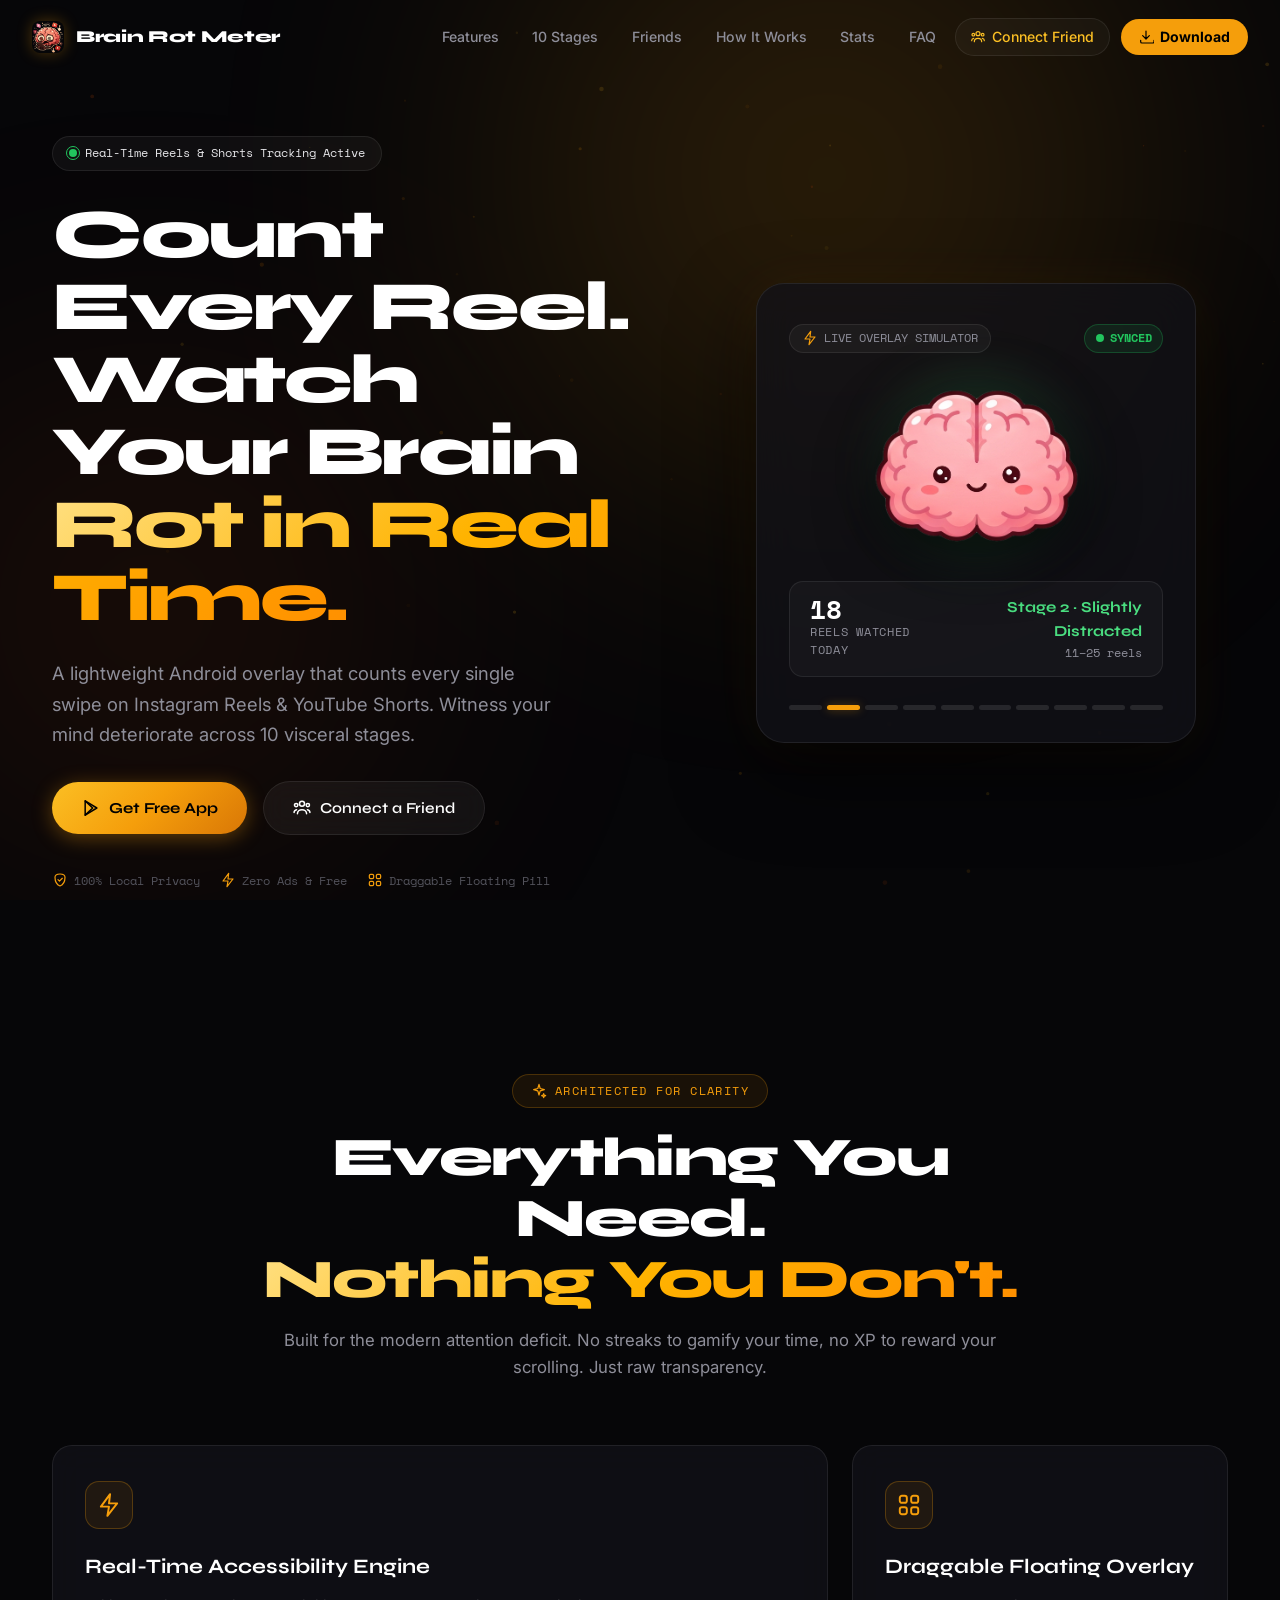
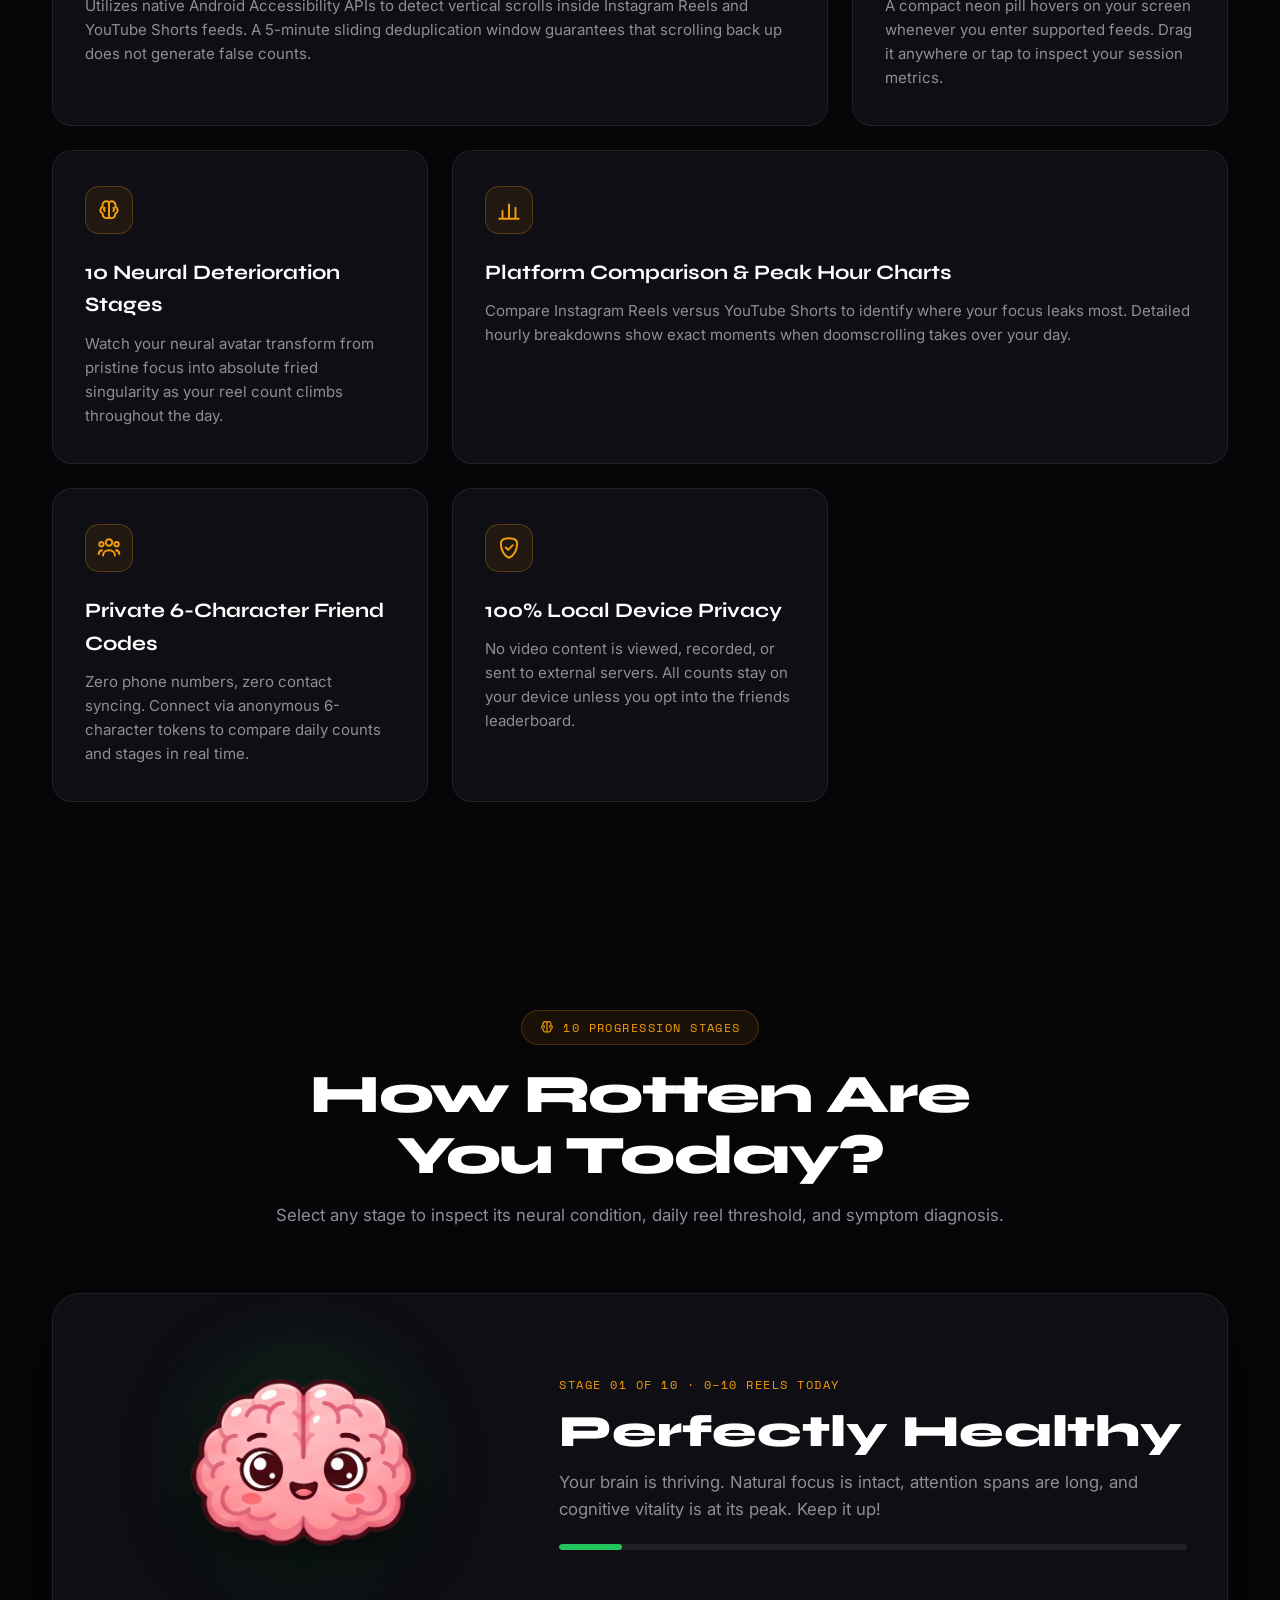
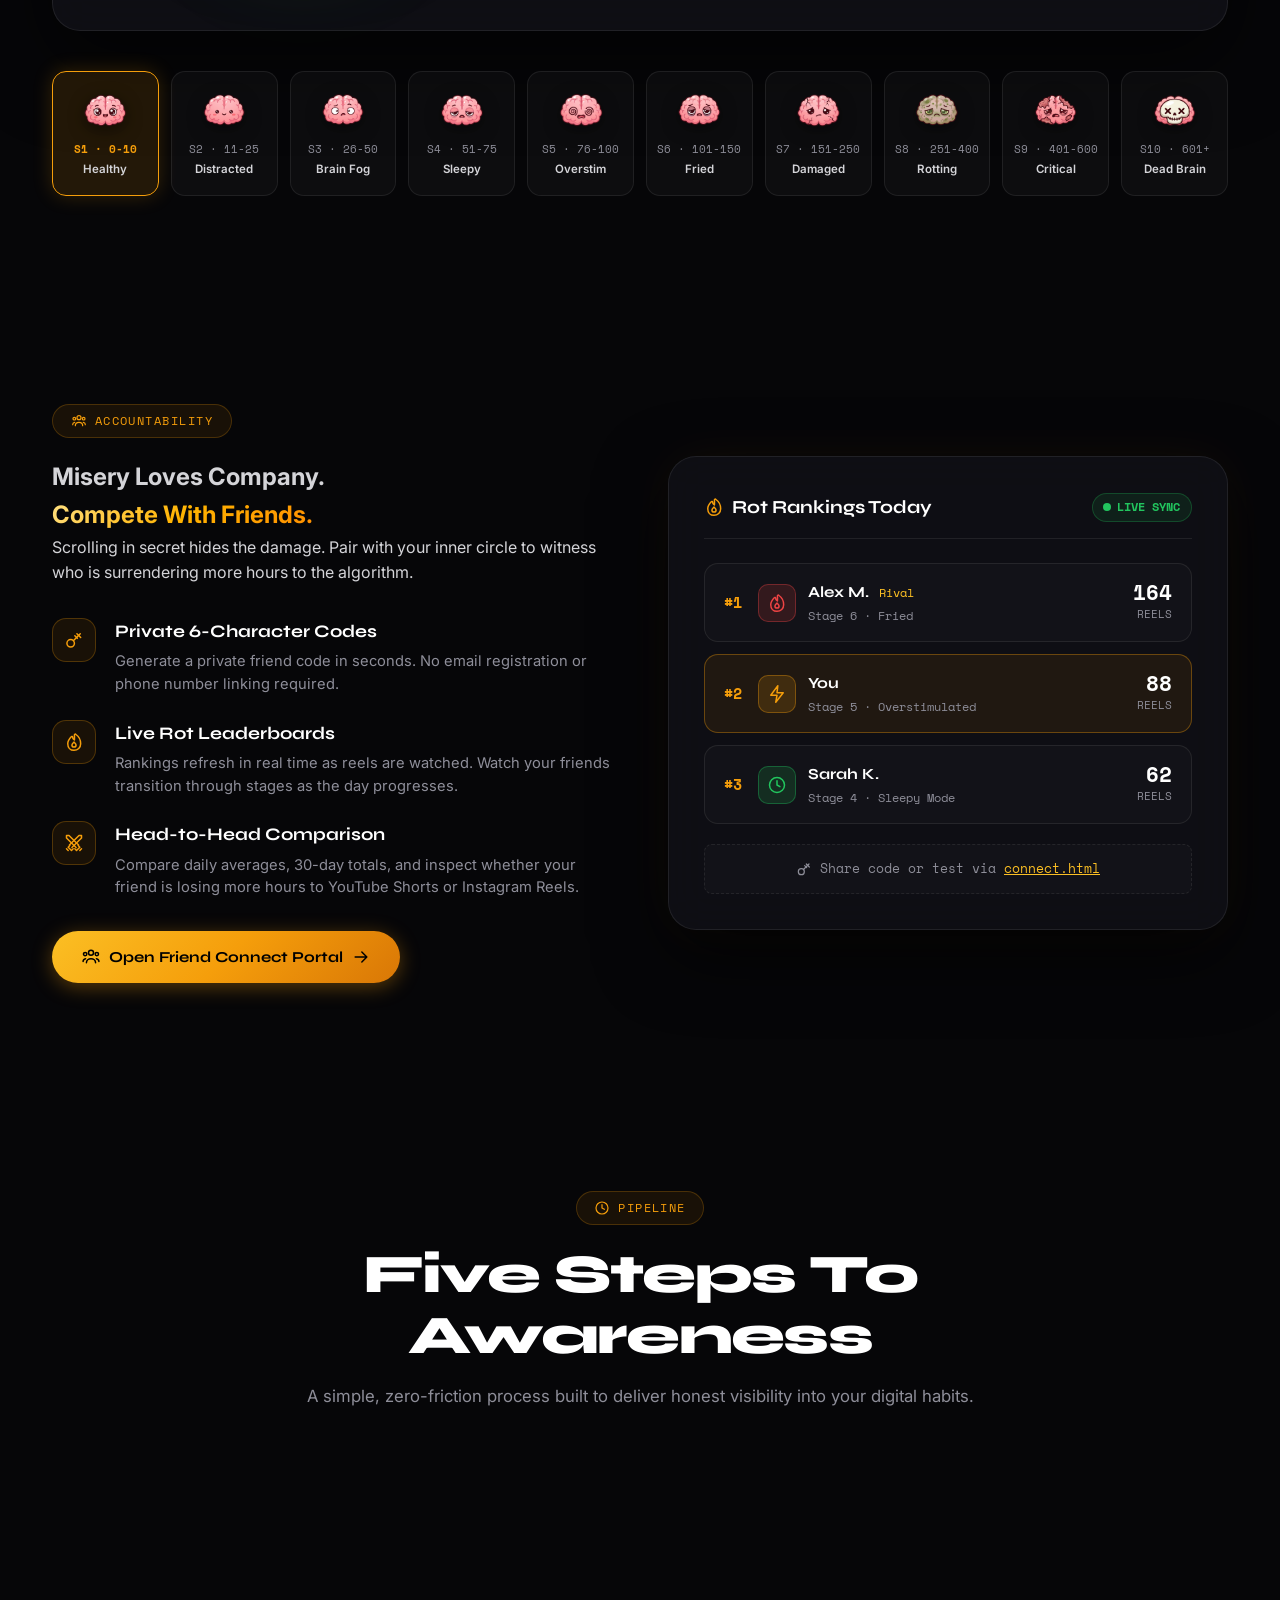
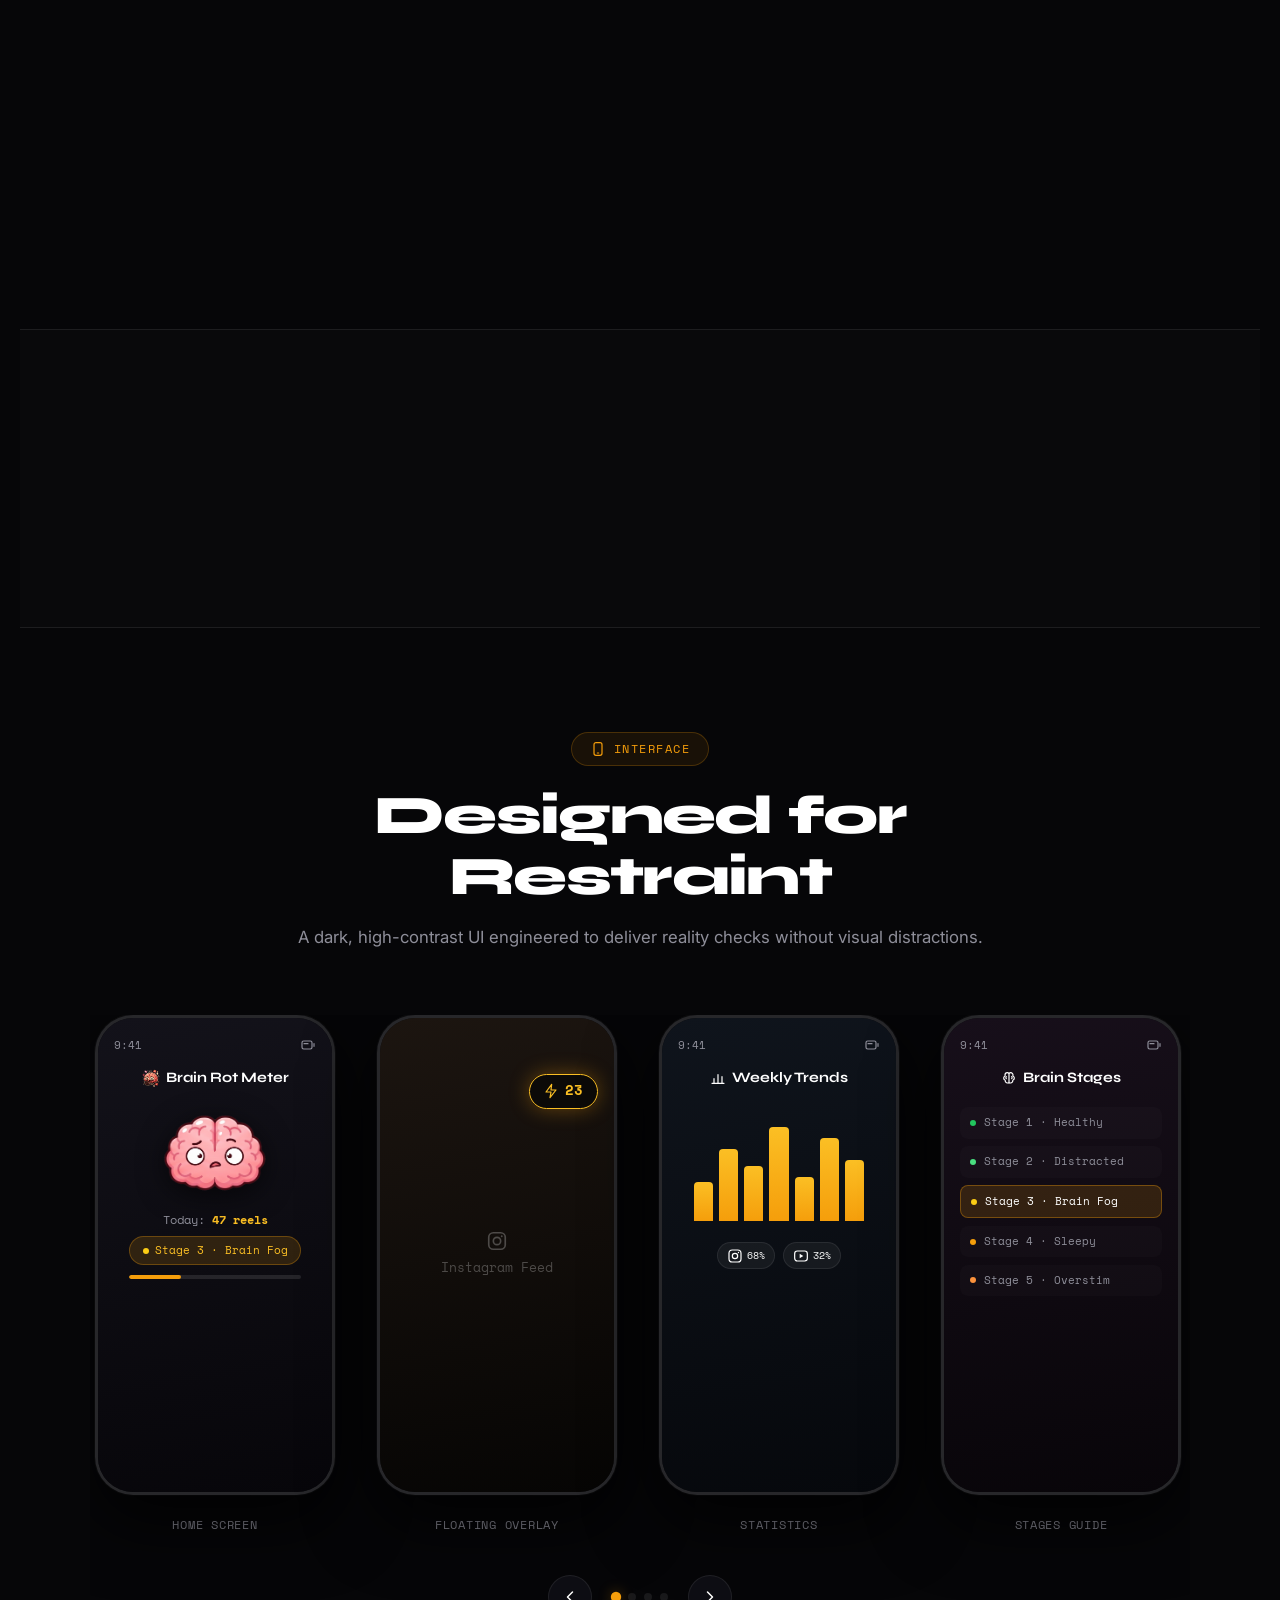
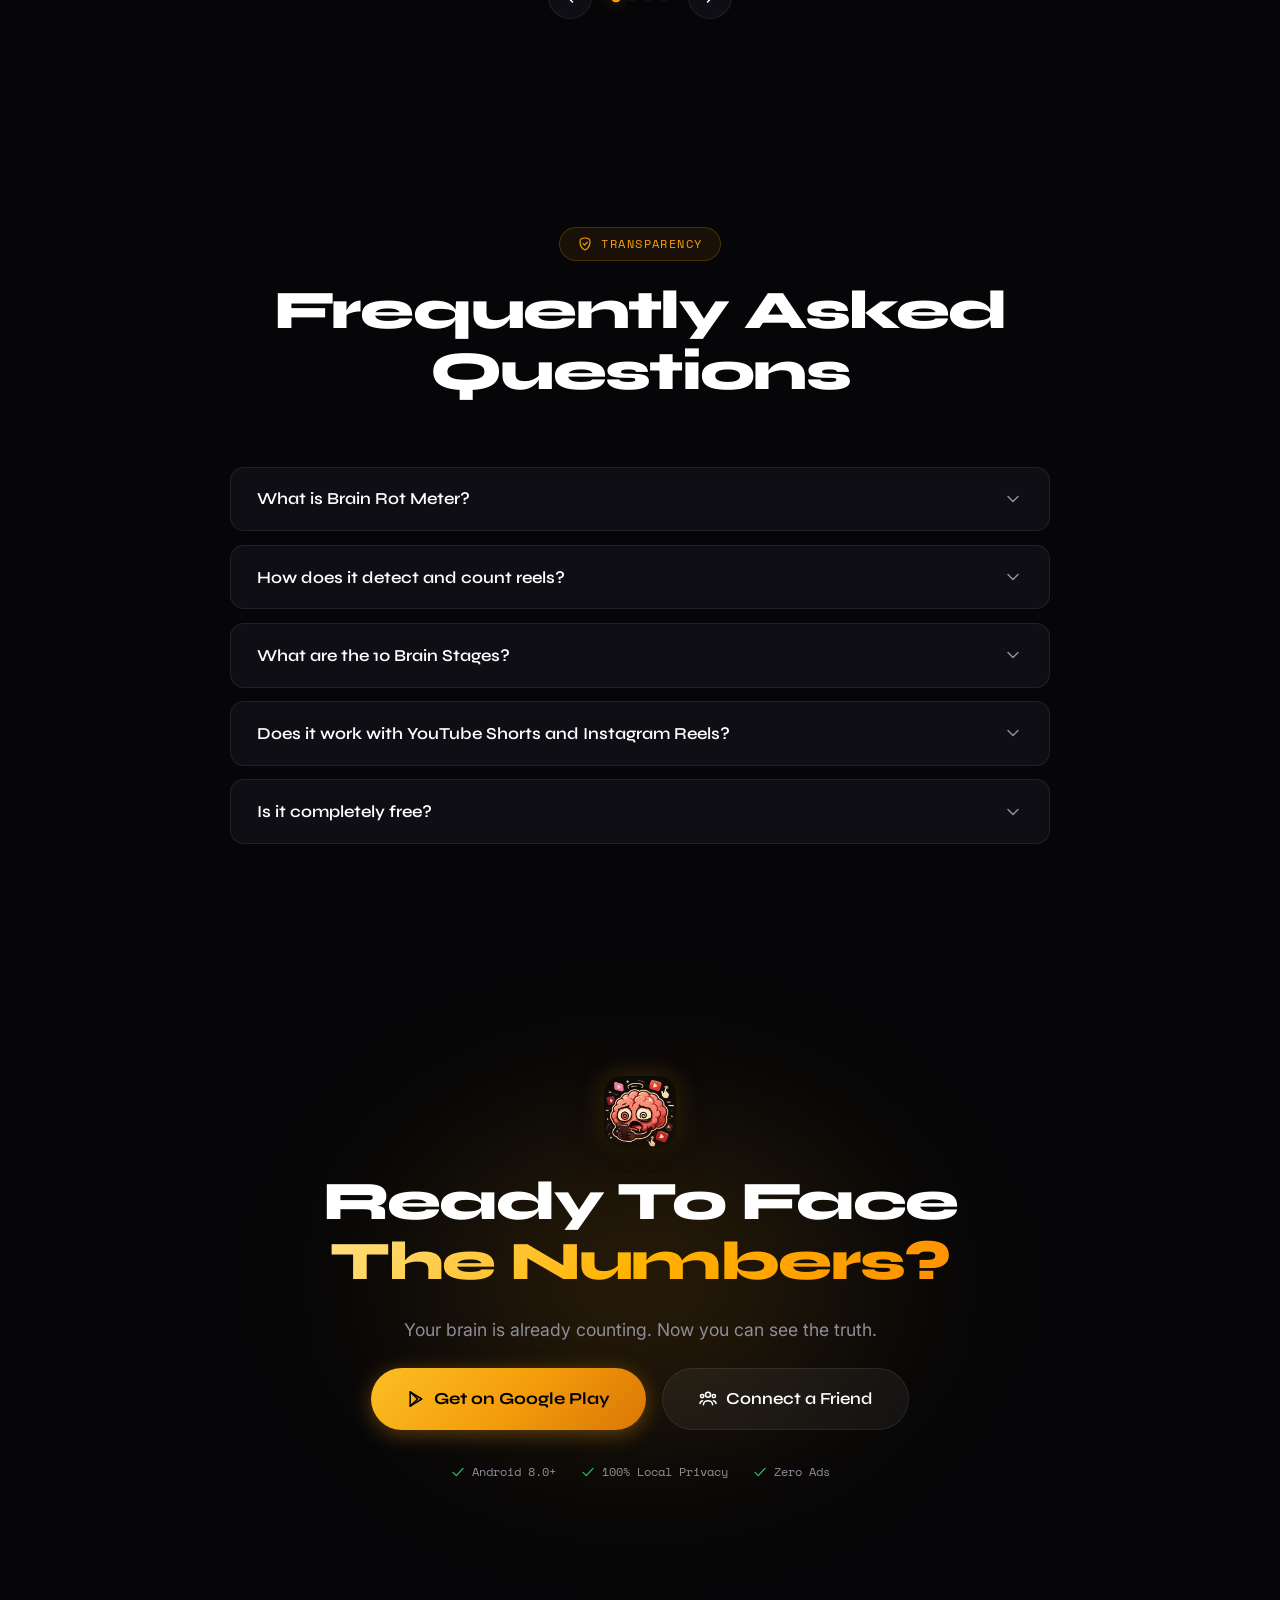
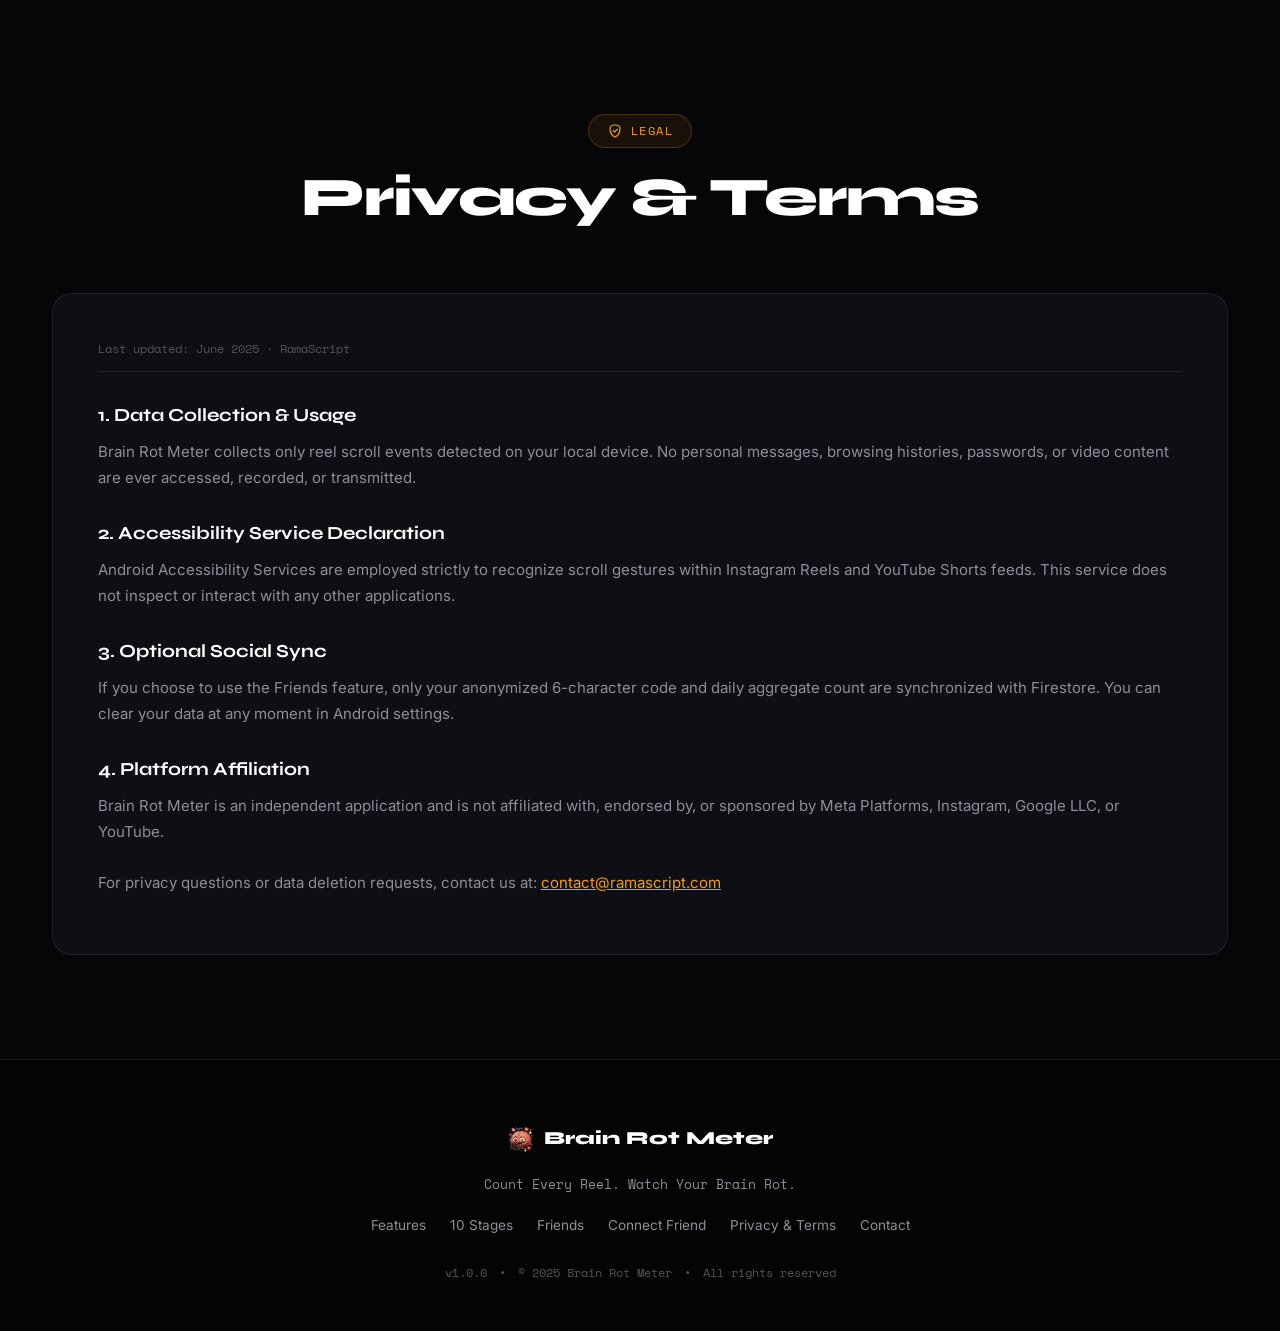
==== commit def09ee6: "fix(web): repair Hugeicons SVG symbols, add viewBox to all icons, fix clipping and path glitches" ====
--- a/index.html
+++ b/index.html
@@ -28,140 +28,184 @@
 </head>
 <body>
 
-  <!-- Master Hugeicons SVG Definitions (24x24, 1.8px stroke width, rounded caps & joins) -->
-  <svg xmlns="http://www.w3.org/2000/svg" style="display: none;">
+    <!-- Master Hugeicons SVG Definitions (24x24 viewBox, stroke width 1.8, round caps & joins) -->
+  <svg xmlns="http://www.w3.org/2000/svg" style="position: absolute; width: 0; height: 0; overflow: hidden;" aria-hidden="true">
     <defs>
       <!-- Brain / Health -->
-      <g id="hgi-brain">
+      <symbol id="hgi-brain" viewBox="0 0 24 24">
         <path d="M9.5 4a3.5 3.5 0 00-3.5 3.5c0 .5.1 1 .3 1.5A3.5 3.5 0 004 12a3.5 3.5 0 002.3 3.3A3.5 3.5 0 0010 19.5c.7 0 1.4-.2 2-.5.6.3 1.3.5 2 .5a3.5 3.5 0 003.7-4.2A3.5 3.5 0 0020 12a3.5 3.5 0 00-2.3-3c.2-.5.3-1 .3-1.5A3.5 3.5 0 0014.5 4c-.9 0-1.8.4-2.5 1A3.5 3.5 0 009.5 4z" />
-        <path d="M12 5v14.5M8 9.5a1.5 1.5 0 000 3M16 9.5a1.5 1.5 0 010 3" />
-      </g>
-      <!-- Zap / Real-Time Pulse -->
-      <g id="hgi-zap">
-        <path d="M13 2L3 14h9l-1 8 10-12h-9l1-8z" />
-      </g>
-      <!-- Widgets / Overlay -->
-      <g id="hgi-widgets">
-        <rect x="4" y="4" width="6" height="6" rx="1.5" />
-        <rect x="14" y="4" width="6" height="6" rx="1.5" />
-        <rect x="4" y="14" width="6" height="6" rx="1.5" />
-        <rect x="14" y="14" width="6" height="6" rx="1.5" />
-      </g>
+        <path d="M12 5v14M8 10a2 2 0 000 3M16 10a2 2 0 010 3" stroke-linecap="round" />
+      </symbol>
+
+      <!-- Zap / Real-Time Pulse / Lightning -->
+      <symbol id="hgi-zap" viewBox="0 0 24 24">
+        <path d="M13 2L4.5 13.5H12L10.5 22L19.5 10.5H12L13 2Z" stroke-linejoin="round" />
+      </symbol>
+
+      <!-- Widgets / Overlay / Floating Pill -->
+      <symbol id="hgi-widgets" viewBox="0 0 24 24">
+        <rect x="3.5" y="3.5" width="6.5" height="6.5" rx="2" />
+        <rect x="14" y="3.5" width="6.5" height="6.5" rx="2" />
+        <rect x="3.5" y="14" width="6.5" height="6.5" rx="2" />
+        <rect x="14" y="14" width="6.5" height="6.5" rx="2" />
+      </symbol>
+
       <!-- Analytics / Stats -->
-      <g id="hgi-analytics">
-        <path d="M3 20h18M6 20v-7M12 20V7M18 20v-10" />
-      </g>
+      <symbol id="hgi-analytics" viewBox="0 0 24 24">
+        <path d="M3 20h18M6 20v-7M12 20V7M18 20v-10" stroke-linecap="round" />
+      </symbol>
+
       <!-- Calendar / Reports -->
-      <g id="hgi-calendar">
-        <rect x="3" y="5" width="18" height="16" rx="2" />
-        <path d="M3 10h18M8 2.5v4M16 2.5v4" />
-      </g>
+      <symbol id="hgi-calendar" viewBox="0 0 24 24">
+        <rect x="3.5" y="4.5" width="17" height="16" rx="2.5" />
+        <path d="M3.5 9.5h17M8 2.5v4M16 2.5v4" stroke-linecap="round" />
+      </symbol>
+
       <!-- Device Mobile -->
-      <g id="hgi-device-mobile">
+      <symbol id="hgi-device-mobile" viewBox="0 0 24 24">
         <rect x="6" y="2.5" width="12" height="19" rx="3" />
-        <path d="M11 18h2" />
-      </g>
+        <path d="M11 18h2" stroke-linecap="round" />
+      </symbol>
+
       <!-- User Group / Friends -->
-      <g id="hgi-user-group">
+      <symbol id="hgi-user-group" viewBox="0 0 24 24">
         <circle cx="12" cy="7" r="3" />
-        <path d="M6 19c0-2.8 2.7-5 6-5s6 2.2 6 5" />
-        <circle cx="4" cy="7" r="2" />
-        <path d="M2 17c0-2 1.5-3.5 3.5-3.8" />
-        <circle cx="20" cy="7" r="2" />
-        <path d="M18.5 13.2c2 .3 3.5 1.8 3.5 3.8" />
-      </g>
+        <path d="M6.5 19c0-3 2.5-5 5.5-5s5.5 2 5.5 5" stroke-linecap="round" />
+        <circle cx="5" cy="8.5" r="2" />
+        <path d="M2.5 17.5c0-1.8 1.3-3.2 3-3.5" stroke-linecap="round" />
+        <circle cx="19" cy="8.5" r="2" />
+        <path d="M18.5 14c1.7.3 3 1.7 3 3.5" stroke-linecap="round" />
+      </symbol>
+
       <!-- Key / Code -->
-      <g id="hgi-key">
-        <path d="M14 10a4 4 0 10-7.3 2.3L2 17v4h4v-2h2v-2h2.7A4 4 0 0014 10zM10 8a1 1 0 110-2 1 1 0 010 2z" />
-      </g>
+      <symbol id="hgi-key" viewBox="0 0 24 24">
+        <circle cx="8" cy="16" r="4.5" />
+        <path d="M11.2 12.8L19.5 4.5" stroke-linecap="round" />
+        <path d="M15.5 4.5L20 9" stroke-linecap="round" />
+        <path d="M13 7l3 3" stroke-linecap="round" />
+      </symbol>
+
       <!-- Flame / Hot Streak -->
-      <g id="hgi-flame">
-        <path d="M12 22c-4.5 0-8-3.5-8-8 0-3.5 2.5-6.5 4.5-8.5.5-.5 1.3-.1 1.3.6 0 1.7 1 3.1 2.2 3.4 0-1.5.3-3.5 0-5.7-.2-.9.7-1.6 1.5-1.1 3 2.1 6.5 6.3 6.5 11.3 0 4.5-3.5 8-8 8z" />
-      </g>
+      <symbol id="hgi-flame" viewBox="0 0 24 24">
+        <path d="M12 22c-4.5 0-7.5-3.5-7.5-8 0-3.5 2.5-6.5 4.5-8.5.5-.5 1.3-.1 1.3.6 0 1.7.9 3.1 2.2 3.4 0-1.5.3-3.5 0-5.7-.2-.9.7-1.6 1.5-1.1 3 2.1 6 6.3 6 11.3 0 4.5-3.5 8-8 8z" stroke-linejoin="round" />
+        <path d="M12 18c-1.5 0-2.5-1-2.5-2.5 0-1.2 1-2.2 2.5-3.5 1.5 1.3 2.5 2.3 2.5 3.5 0 1.5-1 2.5-2.5 2.5z" />
+      </symbol>
+
       <!-- Swords / Battle -->
-      <g id="hgi-swords">
-        <path d="M14.5 17.5L3 6V3h3l11.5 11.5M17.5 14.5L21 18l-3 3-3.5-3.5M6 18l-3 3M18 6l3-3M9.5 14.5L14.5 9.5M3 18l3.5-3.5M21 6l-3.5 3.5" />
-      </g>
+      <symbol id="hgi-swords" viewBox="0 0 24 24">
+        <path d="M14.5 17.5L3 6V3h3l11.5 11.5" stroke-linejoin="round" />
+        <path d="M13 19l2 2 4-4-2-2" stroke-linejoin="round" />
+        <path d="M19 21l2-2" stroke-linecap="round" />
+        <path d="M9.5 17.5L21 6V3h-3L6.5 14.5" stroke-linejoin="round" />
+        <path d="M11 19l-2 2-4-4 2-2" stroke-linejoin="round" />
+        <path d="M5 21l-2-2" stroke-linecap="round" />
+      </symbol>
+
       <!-- Shield / Security -->
-      <g id="hgi-shield">
-        <path d="M12 3c4 0 8 1.2 8 5 0 6.5-4 11.5-8 13-4-1.5-8-6.5-8-13 0-3.8 4-5 8-5zM9 11.5l2.2 2.2 3.8-4.2" />
-      </g>
+      <symbol id="hgi-shield" viewBox="0 0 24 24">
+        <path d="M12 3c4.2 0 7.5 1.2 7.5 5 0 6.5-3.5 11.5-7.5 13-4-1.5-7.5-6.5-7.5-13 0-3.8 3.3-5 7.5-5z" stroke-linejoin="round" />
+        <path d="M9 11.5l2.2 2.2 4.3-4.3" stroke-linecap="round" stroke-linejoin="round" />
+      </symbol>
+
       <!-- Timer / Clock -->
-      <g id="hgi-timer">
+      <symbol id="hgi-timer" viewBox="0 0 24 24">
         <circle cx="12" cy="12" r="9" />
-        <path d="M12 7v5l3.5 2.5" />
-      </g>
+        <path d="M12 7v5l3.5 2" stroke-linecap="round" />
+      </symbol>
+
       <!-- Trending Up -->
-      <g id="hgi-trending-up">
-        <path d="M22 7l-8.5 8.5-5-5L2 17M16 7h6v6" />
-      </g>
+      <symbol id="hgi-trending-up" viewBox="0 0 24 24">
+        <path d="M22 7l-8.5 8.5-5-5L2 17M16 7h6v6" stroke-linecap="round" stroke-linejoin="round" />
+      </symbol>
+
       <!-- Download -->
-      <g id="hgi-download">
-        <path d="M12 3v12M7 10l5 5 5-5M4 17v2a2 2 0 002 2h12a2 2 0 002-2v-2" />
-      </g>
+      <symbol id="hgi-download" viewBox="0 0 24 24">
+        <path d="M12 3v12M7 10l5 5 5-5M4 17v2a2 2 0 002 2h16a2 2 0 002-2v-2" stroke-linecap="round" stroke-linejoin="round" />
+      </symbol>
+
       <!-- Copy -->
-      <g id="hgi-copy">
-        <path d="M8 4h10a2 2 0 012 2v10M16 8H6a2 2 0 00-2 2v10a2 2 0 002 2h10a2 2 0 002-2V10a2 2 0 00-2-2z" />
-      </g>
+      <symbol id="hgi-copy" viewBox="0 0 24 24">
+        <rect x="8.5" y="4.5" width="11" height="13" rx="2" />
+        <path d="M4.5 8.5v10a2 2 0 002 2h10" stroke-linecap="round" stroke-linejoin="round" />
+      </symbol>
+
       <!-- Check -->
-      <g id="hgi-check">
-        <path d="M5 12l5 5L19 7" />
-      </g>
+      <symbol id="hgi-check" viewBox="0 0 24 24">
+        <path d="M4.5 12.5l5 5L19.5 6.5" stroke-linecap="round" stroke-linejoin="round" />
+      </symbol>
+
       <!-- Arrow Right -->
-      <g id="hgi-arrow-right">
-        <path d="M5 12h14M13 6l6 6-6 6" />
-      </g>
+      <symbol id="hgi-arrow-right" viewBox="0 0 24 24">
+        <path d="M5 12h14M13 6l6 6-6 6" stroke-linecap="round" stroke-linejoin="round" />
+      </symbol>
+
+      <!-- Arrow Left -->
+      <symbol id="hgi-arrow-left" viewBox="0 0 24 24">
+        <path d="M19 12H5M11 6l-6 6 6 6" stroke-linecap="round" stroke-linejoin="round" />
+      </symbol>
+
       <!-- Chevron Right -->
-      <g id="hgi-chevron-right">
-        <path d="M9 6l6 6-6 6" />
-      </g>
+      <symbol id="hgi-chevron-right" viewBox="0 0 24 24">
+        <path d="M9 6l6 6-6 6" stroke-linecap="round" stroke-linejoin="round" />
+      </symbol>
+
       <!-- Chevron Left -->
-      <g id="hgi-chevron-left">
-        <path d="M15 6l-6 6 6 6" />
-      </g>
+      <symbol id="hgi-chevron-left" viewBox="0 0 24 24">
+        <path d="M15 6l-6 6 6 6" stroke-linecap="round" stroke-linejoin="round" />
+      </symbol>
+
       <!-- Chevron Down -->
-      <g id="hgi-chevron-down">
-        <path d="M6 9l6 6 6-6" />
-      </g>
+      <symbol id="hgi-chevron-down" viewBox="0 0 24 24">
+        <path d="M6 9l6 6 6-6" stroke-linecap="round" stroke-linejoin="round" />
+      </symbol>
+
       <!-- Open In New -->
-      <g id="hgi-open-in-new">
-        <path d="M12 5H7a2 2 0 00-2 2v10a2 2 0 002 2h10a2 2 0 002-2v-5M14 5h5v5M10 14L19 5" />
-      </g>
+      <symbol id="hgi-open-in-new" viewBox="0 0 24 24">
+        <path d="M12 5H7a2 2 0 00-2 2v10a2 2 0 002 2h10a2 2 0 002-2v-5M14 5h5v5M10 14L19 5" stroke-linecap="round" stroke-linejoin="round" />
+      </symbol>
+
       <!-- Battery -->
-      <g id="hgi-battery">
+      <symbol id="hgi-battery" viewBox="0 0 24 24">
         <rect x="3" y="6" width="15" height="12" rx="2.5" />
-        <path d="M20 10v4M6 10h6" />
-      </g>
+        <path d="M21 10v4M6 10h6" stroke-linecap="round" />
+      </symbol>
+
       <!-- Instagram -->
-      <g id="hgi-instagram">
+      <symbol id="hgi-instagram" viewBox="0 0 24 24">
         <rect x="3" y="3" width="18" height="18" rx="5" />
         <circle cx="12" cy="12" r="4" />
-        <circle cx="17.2" cy="6.8" r="0.8" fill="currentColor" />
-      </g>
+        <circle cx="17.2" cy="6.8" r="1" fill="currentColor" stroke="none" />
+      </symbol>
+
       <!-- YouTube -->
-      <g id="hgi-youtube">
+      <symbol id="hgi-youtube" viewBox="0 0 24 24">
         <rect x="2.5" y="4.5" width="19" height="15" rx="4" />
-        <polygon points="10 8.5 15.5 12 10 15.5 10 8.5" fill="currentColor" stroke="none" />
-      </g>
+        <polygon points="10 8.5 15.5 12 10 15.5" fill="currentColor" stroke="none" />
+      </symbol>
+
       <!-- Google Play -->
-      <g id="hgi-google-play">
-        <path d="M5 3.5l11.5 8.5L5 20.5V3.5z" stroke-linejoin="round" />
-        <path d="M5 3.5l8.5 8.5M5 20.5l8.5-8.5" />
-      </g>
+      <symbol id="hgi-google-play" viewBox="0 0 24 24">
+        <path d="M5 3.5L19 12L5 20.5V3.5Z" stroke-linejoin="round" />
+        <path d="M5 3.5L14 12M5 20.5L14 12" />
+      </symbol>
+
       <!-- Sparkles -->
-      <g id="hgi-sparkles">
-        <path d="M12 2l1.8 6.2L20 10l-6.2 1.8L12 18l-1.8-6.2L4 10l6.2-1.8z" />
-      </g>
+      <symbol id="hgi-sparkles" viewBox="0 0 24 24">
+        <path d="M12 2l1.8 6.2L20 10l-6.2 1.8L12 18l-1.8-6.2L4 10l6.2-1.8z" stroke-linejoin="round" />
+        <path d="M19 16l.8 2.2 2.2.8-2.2.8-.8 2.2-.8-2.2-2.2-.8 2.2-.8z" stroke-linejoin="round" />
+      </symbol>
+
       <!-- Lock -->
-      <g id="hgi-lock">
+      <symbol id="hgi-lock" viewBox="0 0 24 24">
         <rect x="5" y="10" width="14" height="11" rx="2" />
-        <path d="M7 10V7a5 5 0 0110 0v3M12 14.5v2" />
-      </g>
+        <path d="M7 10V7a5 5 0 0110 0v3M12 14.5v2" stroke-linecap="round" />
+      </symbol>
+
       <!-- User -->
-      <g id="hgi-user">
+      <symbol id="hgi-user" viewBox="0 0 24 24">
         <circle cx="12" cy="8" r="3.5" />
-        <path d="M6 19c0-3 2.7-5 6-5s6 2 6 5" />
-      </g>
+        <path d="M6 19c0-3 2.7-5 6-5s6 2 6 5" stroke-linecap="round" />
+      </symbol>
     </defs>
   </svg>
 
@@ -193,13 +237,13 @@
         <li><a href="#faq">FAQ</a></li>
         <li>
           <a href="connect.html" class="nav-link-connect">
-            <svg class="hgi hgi-sm"><use href="#hgi-user-group"></use></svg>
+            <svg class="hgi hgi-sm" viewBox="0 0 24 24"><use href="#hgi-user-group"></use></svg>
             <span>Connect Friend</span>
           </a>
         </li>
         <li>
           <a href="#download" class="nav-cta">
-            <svg class="hgi hgi-sm"><use href="#hgi-download"></use></svg>
+            <svg class="hgi hgi-sm" viewBox="0 0 24 24"><use href="#hgi-download"></use></svg>
             <span>Download</span>
           </a>
         </li>
@@ -229,26 +273,26 @@
 
       <div class="hero-buttons fade-in delay-3">
         <a href="https://play.google.com/store/apps/details?id=com.ramascript.brainrotmeter" target="_blank" rel="noopener noreferrer" class="btn-primary">
-          <svg class="hgi"><use href="#hgi-google-play"></use></svg>
+          <svg class="hgi" viewBox="0 0 24 24"><use href="#hgi-google-play"></use></svg>
           <span>Get Free App</span>
         </a>
         <a href="connect.html" class="btn-secondary">
-          <svg class="hgi"><use href="#hgi-user-group"></use></svg>
+          <svg class="hgi" viewBox="0 0 24 24"><use href="#hgi-user-group"></use></svg>
           <span>Connect a Friend</span>
         </a>
       </div>
 
       <div class="hero-tags fade-in delay-3">
         <span class="hero-tag-item">
-          <svg class="hgi hgi-sm"><use href="#hgi-shield"></use></svg>
+          <svg class="hgi hgi-sm" viewBox="0 0 24 24"><use href="#hgi-shield"></use></svg>
           <span>100% Local Privacy</span>
         </span>
         <span class="hero-tag-item">
-          <svg class="hgi hgi-sm"><use href="#hgi-zap"></use></svg>
+          <svg class="hgi hgi-sm" viewBox="0 0 24 24"><use href="#hgi-zap"></use></svg>
           <span>Zero Ads &amp; Free</span>
         </span>
         <span class="hero-tag-item">
-          <svg class="hgi hgi-sm"><use href="#hgi-widgets"></use></svg>
+          <svg class="hgi hgi-sm" viewBox="0 0 24 24"><use href="#hgi-widgets"></use></svg>
           <span>Draggable Floating Pill</span>
         </span>
       </div>
@@ -259,7 +303,7 @@
       <div class="simulator-card">
         <div class="simulator-header">
           <div class="sim-pill">
-            <svg class="hgi hgi-sm" style="color: var(--primary);"><use href="#hgi-zap"></use></svg>
+            <svg class="hgi hgi-sm" style="color: var(--primary);" viewBox="0 0 24 24"><use href="#hgi-zap"></use></svg>
             <span>LIVE OVERLAY SIMULATOR</span>
           </div>
           <span class="live-pill">
@@ -305,7 +349,7 @@
   <section id="features">
     <div class="section-header reveal">
       <span class="section-tag">
-        <svg class="hgi hgi-sm"><use href="#hgi-sparkles"></use></svg>
+        <svg class="hgi hgi-sm" viewBox="0 0 24 24"><use href="#hgi-sparkles"></use></svg>
         Architected For Clarity
       </span>
       <h2>Everything You Need.<br/><span class="accent">Nothing You Don't.</span></h2>
@@ -316,7 +360,7 @@
       <!-- Bento 1: Large -->
       <div class="bento-card bento-card-large reveal">
         <div class="bento-icon-wrap">
-          <svg class="hgi hgi-lg"><use href="#hgi-zap"></use></svg>
+          <svg class="hgi hgi-lg" viewBox="0 0 24 24"><use href="#hgi-zap"></use></svg>
         </div>
         <h3>Real-Time Accessibility Engine</h3>
         <p>Utilizes native Android Accessibility APIs to detect vertical scrolls inside Instagram Reels and YouTube Shorts feeds. A 5-minute sliding deduplication window guarantees that scrolling back up does not generate false counts.</p>
@@ -325,7 +369,7 @@
       <!-- Bento 2 -->
       <div class="bento-card reveal">
         <div class="bento-icon-wrap">
-          <svg class="hgi hgi-lg"><use href="#hgi-widgets"></use></svg>
+          <svg class="hgi hgi-lg" viewBox="0 0 24 24"><use href="#hgi-widgets"></use></svg>
         </div>
         <h3>Draggable Floating Overlay</h3>
         <p>A compact neon pill hovers on your screen whenever you enter supported feeds. Drag it anywhere or tap to inspect your session metrics.</p>
@@ -334,7 +378,7 @@
       <!-- Bento 3 -->
       <div class="bento-card reveal">
         <div class="bento-icon-wrap">
-          <svg class="hgi hgi-lg"><use href="#hgi-brain"></use></svg>
+          <svg class="hgi hgi-lg" viewBox="0 0 24 24"><use href="#hgi-brain"></use></svg>
         </div>
         <h3>10 Neural Deterioration Stages</h3>
         <p>Watch your neural avatar transform from pristine focus into absolute fried singularity as your reel count climbs throughout the day.</p>
@@ -343,7 +387,7 @@
       <!-- Bento 4: Large -->
       <div class="bento-card bento-card-large reveal">
         <div class="bento-icon-wrap">
-          <svg class="hgi hgi-lg"><use href="#hgi-analytics"></use></svg>
+          <svg class="hgi hgi-lg" viewBox="0 0 24 24"><use href="#hgi-analytics"></use></svg>
         </div>
         <h3>Platform Comparison &amp; Peak Hour Charts</h3>
         <p>Compare Instagram Reels versus YouTube Shorts to identify where your focus leaks most. Detailed hourly breakdowns show exact moments when doomscrolling takes over your day.</p>
@@ -352,7 +396,7 @@
       <!-- Bento 5 -->
       <div class="bento-card reveal">
         <div class="bento-icon-wrap">
-          <svg class="hgi hgi-lg"><use href="#hgi-user-group"></use></svg>
+          <svg class="hgi hgi-lg" viewBox="0 0 24 24"><use href="#hgi-user-group"></use></svg>
         </div>
         <h3>Private 6-Character Friend Codes</h3>
         <p>Zero phone numbers, zero contact syncing. Connect via anonymous 6-character tokens to compare daily counts and stages in real time.</p>
@@ -361,7 +405,7 @@
       <!-- Bento 6 -->
       <div class="bento-card reveal">
         <div class="bento-icon-wrap">
-          <svg class="hgi hgi-lg"><use href="#hgi-shield"></use></svg>
+          <svg class="hgi hgi-lg" viewBox="0 0 24 24"><use href="#hgi-shield"></use></svg>
         </div>
         <h3>100% Local Device Privacy</h3>
         <p>No video content is viewed, recorded, or sent to external servers. All counts stay on your device unless you opt into the friends leaderboard.</p>
@@ -373,7 +417,7 @@
   <section class="stages-section" id="stages">
     <div class="section-header reveal">
       <span class="section-tag">
-        <svg class="hgi hgi-sm"><use href="#hgi-brain"></use></svg>
+        <svg class="hgi hgi-sm" viewBox="0 0 24 24"><use href="#hgi-brain"></use></svg>
         10 Progression Stages
       </span>
       <h2>How Rotten Are You Today?</h2>
@@ -458,7 +502,7 @@
     <div class="friends-grid">
       <div class="friends-copy reveal">
         <span class="section-tag">
-          <svg class="hgi hgi-sm"><use href="#hgi-user-group"></use></svg>
+          <svg class="hgi hgi-sm" viewBox="0 0 24 24"><use href="#hgi-user-group"></use></svg>
           Accountability
         </span>
         <h2>Misery Loves Company.<br/><span class="accent">Compete With Friends.</span></h2>
@@ -467,7 +511,7 @@
         <div class="friends-perks">
           <div class="perk-item">
             <div class="perk-icon">
-              <svg class="hgi"><use href="#hgi-key"></use></svg>
+              <svg class="hgi" viewBox="0 0 24 24"><use href="#hgi-key"></use></svg>
             </div>
             <div>
               <h4>Private 6-Character Codes</h4>
@@ -477,7 +521,7 @@
 
           <div class="perk-item">
             <div class="perk-icon">
-              <svg class="hgi"><use href="#hgi-flame"></use></svg>
+              <svg class="hgi" viewBox="0 0 24 24"><use href="#hgi-flame"></use></svg>
             </div>
             <div>
               <h4>Live Rot Leaderboards</h4>
@@ -487,7 +531,7 @@
 
           <div class="perk-item">
             <div class="perk-icon">
-              <svg class="hgi"><use href="#hgi-swords"></use></svg>
+              <svg class="hgi" viewBox="0 0 24 24"><use href="#hgi-swords"></use></svg>
             </div>
             <div>
               <h4>Head-to-Head Comparison</h4>
@@ -498,9 +542,9 @@
 
         <div style="margin-top: 2rem;">
           <a href="connect.html" class="btn-primary">
-            <svg class="hgi"><use href="#hgi-user-group"></use></svg>
+            <svg class="hgi" viewBox="0 0 24 24"><use href="#hgi-user-group"></use></svg>
             <span>Open Friend Connect Portal</span>
-            <svg class="hgi"><use href="#hgi-arrow-right"></use></svg>
+            <svg class="hgi" viewBox="0 0 24 24"><use href="#hgi-arrow-right"></use></svg>
           </a>
         </div>
       </div>
@@ -509,7 +553,7 @@
       <div class="leaderboard-mock reveal">
         <div class="mock-top">
           <div class="mock-title">
-            <svg class="hgi" style="color: var(--primary);"><use href="#hgi-flame"></use></svg>
+            <svg class="hgi" style="color: var(--primary);" viewBox="0 0 24 24"><use href="#hgi-flame"></use></svg>
             <span>Rot Rankings Today</span>
           </div>
           <span class="live-pill">
@@ -523,7 +567,7 @@
           <div class="leader-left">
             <span class="leader-rank">#1</span>
             <div class="leader-avatar avatar-danger">
-              <svg class="hgi"><use href="#hgi-flame"></use></svg>
+              <svg class="hgi" viewBox="0 0 24 24"><use href="#hgi-flame"></use></svg>
             </div>
             <div>
               <div class="leader-name">Alex M. <span class="rival-badge">Rival</span></div>
@@ -541,7 +585,7 @@
           <div class="leader-left">
             <span class="leader-rank">#2</span>
             <div class="leader-avatar avatar-warning">
-              <svg class="hgi"><use href="#hgi-zap"></use></svg>
+              <svg class="hgi" viewBox="0 0 24 24"><use href="#hgi-zap"></use></svg>
             </div>
             <div>
               <div class="leader-name">You</div>
@@ -559,7 +603,7 @@
           <div class="leader-left">
             <span class="leader-rank">#3</span>
             <div class="leader-avatar avatar-calm">
-              <svg class="hgi"><use href="#hgi-timer"></use></svg>
+              <svg class="hgi" viewBox="0 0 24 24"><use href="#hgi-timer"></use></svg>
             </div>
             <div>
               <div class="leader-name">Sarah K.</div>
@@ -573,7 +617,7 @@
         </div>
 
         <div class="leaderboard-footer">
-          <svg class="hgi hgi-sm"><use href="#hgi-key"></use></svg>
+          <svg class="hgi hgi-sm" viewBox="0 0 24 24"><use href="#hgi-key"></use></svg>
           <span>Share code or test via <a href="connect.html" style="color: var(--accent); text-decoration: underline;">connect.html</a></span>
         </div>
       </div>
@@ -584,7 +628,7 @@
   <section id="how-it-works">
     <div class="section-header reveal">
       <span class="section-tag">
-        <svg class="hgi hgi-sm"><use href="#hgi-timer"></use></svg>
+        <svg class="hgi hgi-sm" viewBox="0 0 24 24"><use href="#hgi-timer"></use></svg>
         Pipeline
       </span>
       <h2>Five Steps To Awareness</h2>
@@ -595,7 +639,7 @@
       <div class="step-card reveal" data-delay="0">
         <span class="step-badge">01</span>
         <div class="step-icon-wrap">
-          <svg class="hgi"><use href="#hgi-shield"></use></svg>
+          <svg class="hgi" viewBox="0 0 24 24"><use href="#hgi-shield"></use></svg>
         </div>
         <h3>Enable Service</h3>
         <p>Grant standard Accessibility permissions so Brain Rot Meter can observe vertical feed scrolls inside Instagram and YouTube.</p>
@@ -604,7 +648,7 @@
       <div class="step-card reveal" data-delay="80">
         <span class="step-badge">02</span>
         <div class="step-icon-wrap">
-          <svg class="hgi"><use href="#hgi-device-mobile"></use></svg>
+          <svg class="hgi" viewBox="0 0 24 24"><use href="#hgi-device-mobile"></use></svg>
         </div>
         <h3>Open Feeds</h3>
         <p>The moment you launch Reels or Shorts, the subtle floating overlay wakes up automatically in the corner of your screen.</p>
@@ -613,7 +657,7 @@
       <div class="step-card reveal" data-delay="160">
         <span class="step-badge">03</span>
         <div class="step-icon-wrap">
-          <svg class="hgi"><use href="#hgi-zap"></use></svg>
+          <svg class="hgi" viewBox="0 0 24 24"><use href="#hgi-zap"></use></svg>
         </div>
         <h3>Count Increments</h3>
         <p>Every swipe counts: +1 reel. Sliding-window logic filters out accidental quick taps and backward scrolls.</p>
@@ -622,7 +666,7 @@
       <div class="step-card reveal" data-delay="240">
         <span class="step-badge">04</span>
         <div class="step-icon-wrap">
-          <svg class="hgi"><use href="#hgi-brain"></use></svg>
+          <svg class="hgi" viewBox="0 0 24 24"><use href="#hgi-brain"></use></svg>
         </div>
         <h3>Brain Degrades</h3>
         <p>As totals rise, your neural mascot transitions through 10 stages from Healthy down to Dead Brain. It resets at midnight.</p>
@@ -631,7 +675,7 @@
       <div class="step-card reveal" data-delay="320">
         <span class="step-badge">05</span>
         <div class="step-icon-wrap">
-          <svg class="hgi"><use href="#hgi-analytics"></use></svg>
+          <svg class="hgi" viewBox="0 0 24 24"><use href="#hgi-analytics"></use></svg>
         </div>
         <h3>Face The Numbers</h3>
         <p>Inspect hourly peaks, 30-day graphs, and hold yourself accountable alongside your connected friends.</p>
@@ -644,7 +688,7 @@
     <div class="stats-grid">
       <div class="stat-item reveal" data-delay="0">
         <div class="stat-icon">
-          <svg class="hgi"><use href="#hgi-zap"></use></svg>
+          <svg class="hgi" viewBox="0 0 24 24"><use href="#hgi-zap"></use></svg>
         </div>
         <div class="stat-num" data-target="1200" data-suffix="+">0</div>
         <div class="stat-label">Reels Tracked Today</div>
@@ -652,7 +696,7 @@
 
       <div class="stat-item reveal" data-delay="100">
         <div class="stat-icon">
-          <svg class="hgi"><use href="#hgi-timer"></use></svg>
+          <svg class="hgi" viewBox="0 0 24 24"><use href="#hgi-timer"></use></svg>
         </div>
         <div class="stat-num" data-target="300" data-suffix="+">0</div>
         <div class="stat-label">Hours Reclaimed</div>
@@ -660,7 +704,7 @@
 
       <div class="stat-item reveal" data-delay="200">
         <div class="stat-icon">
-          <svg class="hgi"><use href="#hgi-brain"></use></svg>
+          <svg class="hgi" viewBox="0 0 24 24"><use href="#hgi-brain"></use></svg>
         </div>
         <div class="stat-num" data-target="10" data-suffix="">0</div>
         <div class="stat-label">Brain Health Stages</div>
@@ -668,7 +712,7 @@
 
       <div class="stat-item reveal" data-delay="300">
         <div class="stat-icon">
-          <svg class="hgi"><use href="#hgi-trending-up"></use></svg>
+          <svg class="hgi" viewBox="0 0 24 24"><use href="#hgi-trending-up"></use></svg>
         </div>
         <div class="stat-num" data-target="100" data-suffix="%">0</div>
         <div class="stat-label">Real-Time Precision</div>
@@ -680,7 +724,7 @@
   <section id="screenshots">
     <div class="section-header reveal">
       <span class="section-tag">
-        <svg class="hgi hgi-sm"><use href="#hgi-device-mobile"></use></svg>
+        <svg class="hgi hgi-sm" viewBox="0 0 24 24"><use href="#hgi-device-mobile"></use></svg>
         Interface
       </span>
       <h2>Designed for Restraint</h2>
@@ -695,7 +739,7 @@
             <div class="phone-screen screen-home">
               <div class="mock-topbar">
                 <span>9:41</span>
-                <svg class="hgi hgi-sm"><use href="#hgi-battery"></use></svg>
+                <svg class="hgi hgi-sm" viewBox="0 0 24 24"><use href="#hgi-battery"></use></svg>
               </div>
               <div class="mock-app-title">
                 <img src="assets/logo.png" alt="Logo" class="mock-logo" />
@@ -722,11 +766,11 @@
           <div class="phone-shell">
             <div class="phone-screen screen-overlay">
               <div class="mock-insta-bg">
-                <svg class="hgi hgi-md"><use href="#hgi-instagram"></use></svg>
+                <svg class="hgi hgi-md" viewBox="0 0 24 24"><use href="#hgi-instagram"></use></svg>
                 <span>Instagram Feed</span>
               </div>
               <div class="mock-float-pill">
-                <svg class="hgi hgi-sm"><use href="#hgi-zap"></use></svg>
+                <svg class="hgi hgi-sm" viewBox="0 0 24 24"><use href="#hgi-zap"></use></svg>
                 <strong>23</strong>
               </div>
             </div>
@@ -740,10 +784,10 @@
             <div class="phone-screen screen-stats">
               <div class="mock-topbar">
                 <span>9:41</span>
-                <svg class="hgi hgi-sm"><use href="#hgi-battery"></use></svg>
+                <svg class="hgi hgi-sm" viewBox="0 0 24 24"><use href="#hgi-battery"></use></svg>
               </div>
               <div class="mock-app-title">
-                <svg class="hgi hgi-sm"><use href="#hgi-analytics"></use></svg>
+                <svg class="hgi hgi-sm" viewBox="0 0 24 24"><use href="#hgi-analytics"></use></svg>
                 <span>Weekly Trends</span>
               </div>
               <div class="mock-barchart">
@@ -756,8 +800,8 @@
                 <div class="mock-col" style="height: 55%;"></div>
               </div>
               <div class="mock-platforms">
-                <span class="plat-tag"><svg class="hgi hgi-sm"><use href="#hgi-instagram"></use></svg> 68%</span>
-                <span class="plat-tag"><svg class="hgi hgi-sm"><use href="#hgi-youtube"></use></svg> 32%</span>
+                <span class="plat-tag"><svg class="hgi hgi-sm" viewBox="0 0 24 24"><use href="#hgi-instagram"></use></svg> 68%</span>
+                <span class="plat-tag"><svg class="hgi hgi-sm" viewBox="0 0 24 24"><use href="#hgi-youtube"></use></svg> 32%</span>
               </div>
             </div>
           </div>
@@ -770,10 +814,10 @@
             <div class="phone-screen screen-stages">
               <div class="mock-topbar">
                 <span>9:41</span>
-                <svg class="hgi hgi-sm"><use href="#hgi-battery"></use></svg>
+                <svg class="hgi hgi-sm" viewBox="0 0 24 24"><use href="#hgi-battery"></use></svg>
               </div>
               <div class="mock-app-title">
-                <svg class="hgi hgi-sm"><use href="#hgi-brain"></use></svg>
+                <svg class="hgi hgi-sm" viewBox="0 0 24 24"><use href="#hgi-brain"></use></svg>
                 <span>Brain Stages</span>
               </div>
               <div class="mock-stage-items">
@@ -806,11 +850,11 @@
 
       <div class="carousel-nav">
         <button class="carousel-btn" id="carousel-prev" aria-label="Previous screenshot">
-          <svg class="hgi"><use href="#hgi-chevron-left"></use></svg>
+          <svg class="hgi" viewBox="0 0 24 24"><use href="#hgi-chevron-left"></use></svg>
         </button>
         <div class="carousel-dots" id="carousel-dots"></div>
         <button class="carousel-btn" id="carousel-next" aria-label="Next screenshot">
-          <svg class="hgi"><use href="#hgi-chevron-right"></use></svg>
+          <svg class="hgi" viewBox="0 0 24 24"><use href="#hgi-chevron-right"></use></svg>
         </button>
       </div>
     </div>
@@ -820,7 +864,7 @@
   <section id="faq">
     <div class="section-header reveal">
       <span class="section-tag">
-        <svg class="hgi hgi-sm"><use href="#hgi-shield"></use></svg>
+        <svg class="hgi hgi-sm" viewBox="0 0 24 24"><use href="#hgi-shield"></use></svg>
         Transparency
       </span>
       <h2>Frequently Asked Questions</h2>
@@ -830,7 +874,7 @@
       <div class="faq-item reveal">
         <button class="faq-question">
           <span>What is Brain Rot Meter?</span>
-          <span class="faq-icon"><svg class="hgi"><use href="#hgi-chevron-down"></use></svg></span>
+          <span class="faq-icon"><svg class="hgi" viewBox="0 0 24 24"><use href="#hgi-chevron-down"></use></svg></span>
         </button>
         <div class="faq-answer">
           <p>Brain Rot Meter is an Android application that tracks how many short-form video reels you scroll through each day. It displays a real-time floating overlay over Instagram and YouTube Shorts, visualizes your cognitive state across 10 progressive brain health stages, and offers friend leaderboards for peer accountability.</p>
@@ -840,7 +884,7 @@
       <div class="faq-item reveal">
         <button class="faq-question">
           <span>How does it detect and count reels?</span>
-          <span class="faq-icon"><svg class="hgi"><use href="#hgi-chevron-down"></use></svg></span>
+          <span class="faq-icon"><svg class="hgi" viewBox="0 0 24 24"><use href="#hgi-chevron-down"></use></svg></span>
         </button>
         <div class="faq-answer">
           <p>The app registers an Android Accessibility Service to detect forward scroll motions inside verified Reel and Short feeds. A 5-minute sliding window filter prevents accidental duplicates when you scroll back up. Video frames, cameras, messages, and audio are never accessed or recorded.</p>
@@ -850,7 +894,7 @@
       <div class="faq-item reveal">
         <button class="faq-question">
           <span>What are the 10 Brain Stages?</span>
-          <span class="faq-icon"><svg class="hgi"><use href="#hgi-chevron-down"></use></svg></span>
+          <span class="faq-icon"><svg class="hgi" viewBox="0 0 24 24"><use href="#hgi-chevron-down"></use></svg></span>
         </button>
         <div class="faq-answer">
           <p>The 10 stages range from Stage 1 (0–10 reels, Perfectly Healthy) through Stage 6 (101–150, Fried) to Stage 10 (601+ reels, Dead Brain). Each stage reflects your daily consumption and resets automatically every night at midnight.</p>
@@ -860,7 +904,7 @@
       <div class="faq-item reveal">
         <button class="faq-question">
           <span>Does it work with YouTube Shorts and Instagram Reels?</span>
-          <span class="faq-icon"><svg class="hgi"><use href="#hgi-chevron-down"></use></svg></span>
+          <span class="faq-icon"><svg class="hgi" viewBox="0 0 24 24"><use href="#hgi-chevron-down"></use></svg></span>
         </button>
         <div class="faq-answer">
           <p>Yes. Both Instagram Reels and YouTube Shorts are fully supported. Separate statistics for each platform are logged so you can understand which platform consumes more of your time.</p>
@@ -870,7 +914,7 @@
       <div class="faq-item reveal">
         <button class="faq-question">
           <span>Is it completely free?</span>
-          <span class="faq-icon"><svg class="hgi"><use href="#hgi-chevron-down"></use></svg></span>
+          <span class="faq-icon"><svg class="hgi" viewBox="0 0 24 24"><use href="#hgi-chevron-down"></use></svg></span>
         </button>
         <div class="faq-answer">
           <p>Yes. Brain Rot Meter is 100% free with no paywalls, subscriptions, or advertisements. Awareness should not be gated.</p>
@@ -889,26 +933,26 @@
 
       <div class="download-btns">
         <a href="https://play.google.com/store/apps/details?id=com.ramascript.brainrotmeter" target="_blank" rel="noopener noreferrer" class="btn-primary btn-large">
-          <svg class="hgi"><use href="#hgi-google-play"></use></svg>
+          <svg class="hgi" viewBox="0 0 24 24"><use href="#hgi-google-play"></use></svg>
           <span>Get on Google Play</span>
         </a>
         <a href="connect.html" class="btn-secondary btn-large">
-          <svg class="hgi"><use href="#hgi-user-group"></use></svg>
+          <svg class="hgi" viewBox="0 0 24 24"><use href="#hgi-user-group"></use></svg>
           <span>Connect a Friend</span>
         </a>
       </div>
 
       <div class="download-features">
         <span class="feat-pill">
-          <svg class="hgi hgi-sm"><use href="#hgi-check"></use></svg>
+          <svg class="hgi hgi-sm" viewBox="0 0 24 24"><use href="#hgi-check"></use></svg>
           <span>Android 8.0+</span>
         </span>
         <span class="feat-pill">
-          <svg class="hgi hgi-sm"><use href="#hgi-check"></use></svg>
+          <svg class="hgi hgi-sm" viewBox="0 0 24 24"><use href="#hgi-check"></use></svg>
           <span>100% Local Privacy</span>
         </span>
         <span class="feat-pill">
-          <svg class="hgi hgi-sm"><use href="#hgi-check"></use></svg>
+          <svg class="hgi hgi-sm" viewBox="0 0 24 24"><use href="#hgi-check"></use></svg>
           <span>Zero Ads</span>
         </span>
       </div>
@@ -919,7 +963,7 @@
   <section id="privacy">
     <div class="section-header reveal">
       <span class="section-tag">
-        <svg class="hgi hgi-sm"><use href="#hgi-shield"></use></svg>
+        <svg class="hgi hgi-sm" viewBox="0 0 24 24"><use href="#hgi-shield"></use></svg>
         Legal
       </span>
       <h2>Privacy &amp; Terms</h2>
--- a/style.css
+++ b/style.css
@@ -79,6 +79,7 @@
   stroke-linejoin: round;
   fill: none;
   flex-shrink: 0;
+  overflow: visible;
 }
 
 .hgi-sm { width: 16px; height: 16px; }
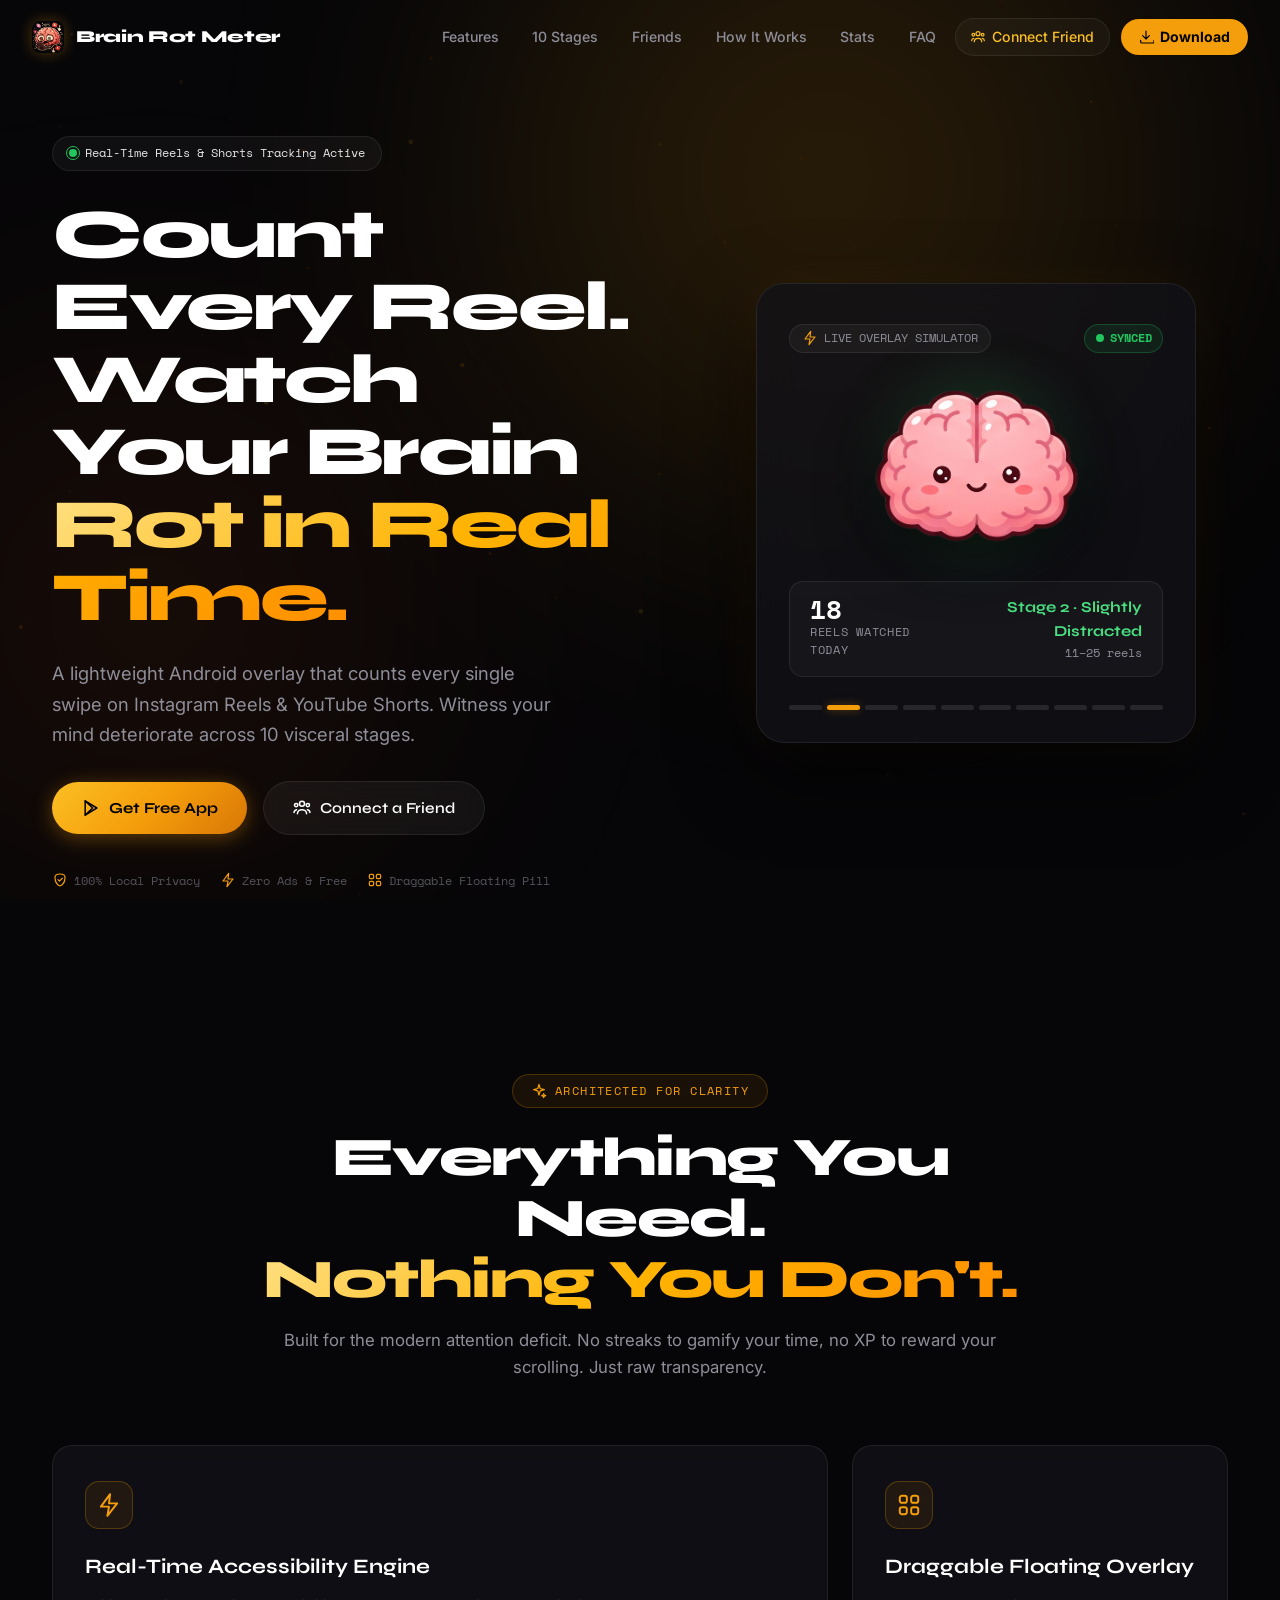
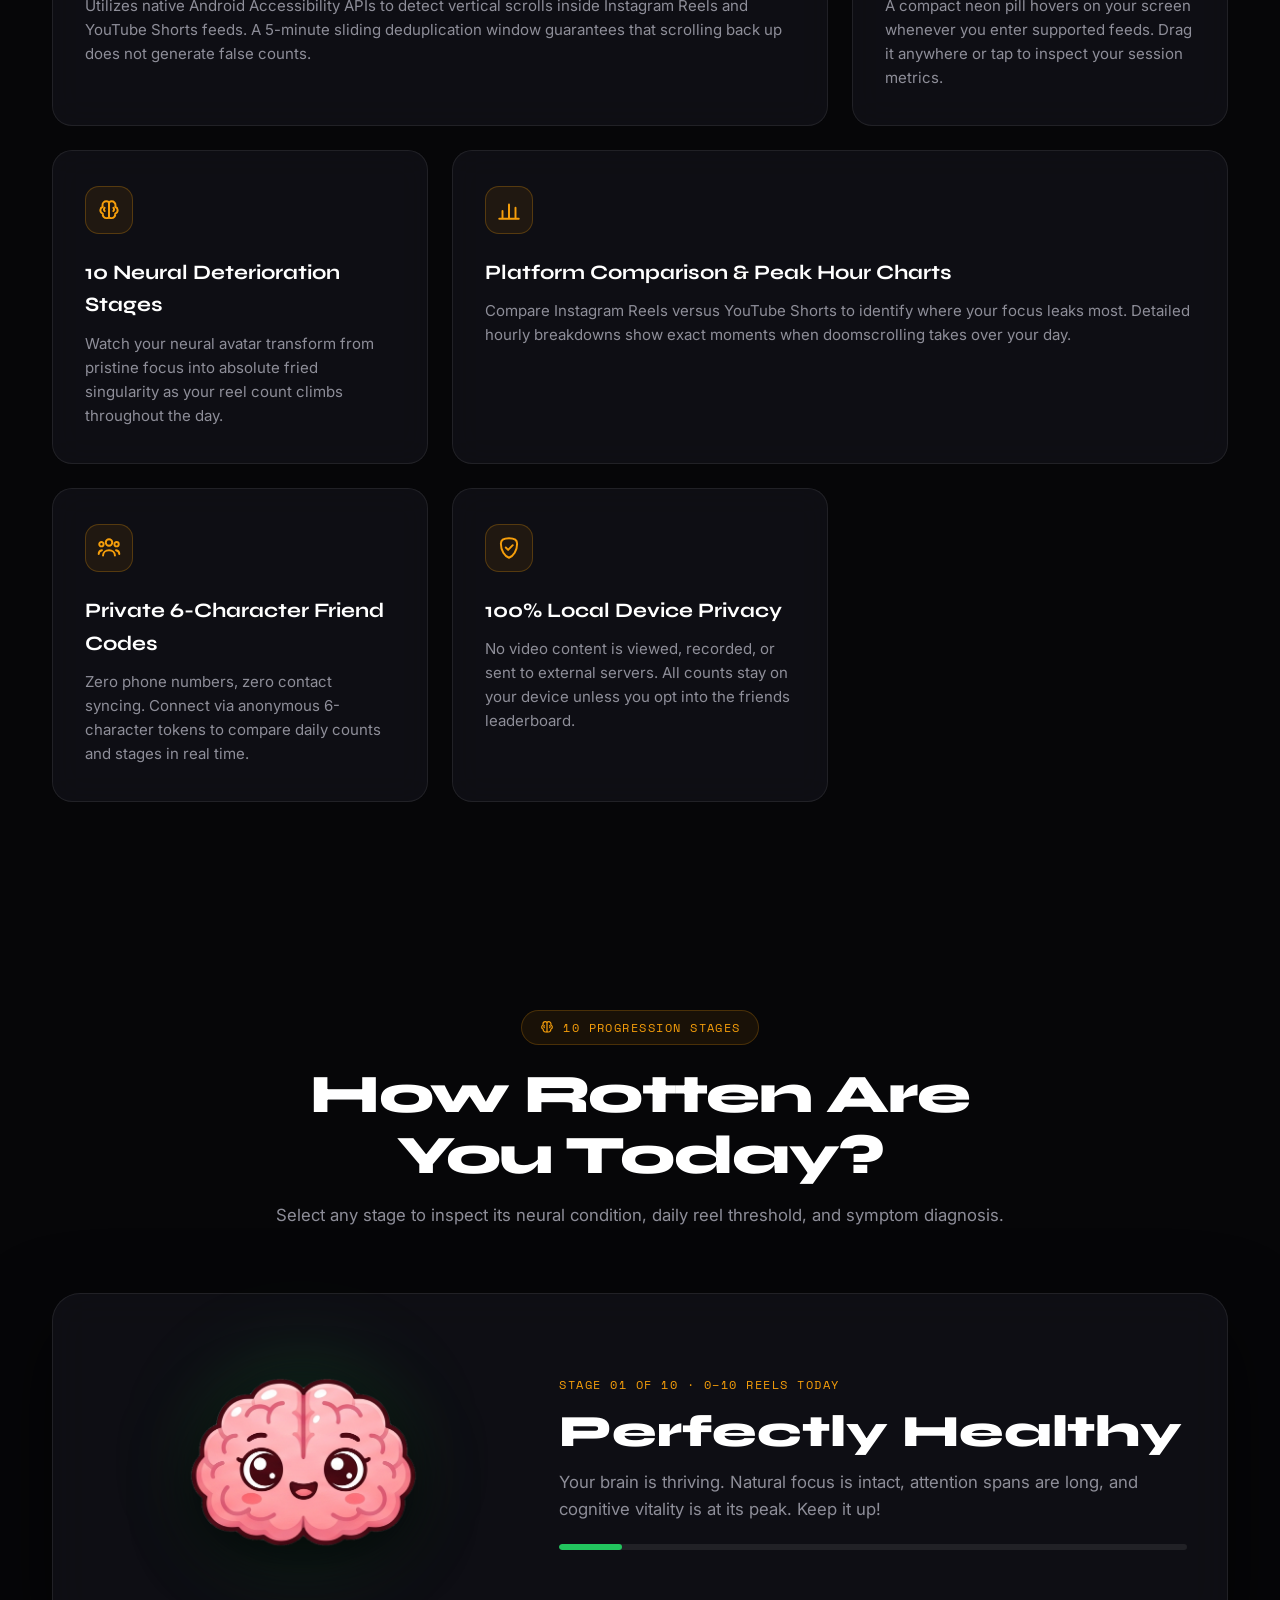
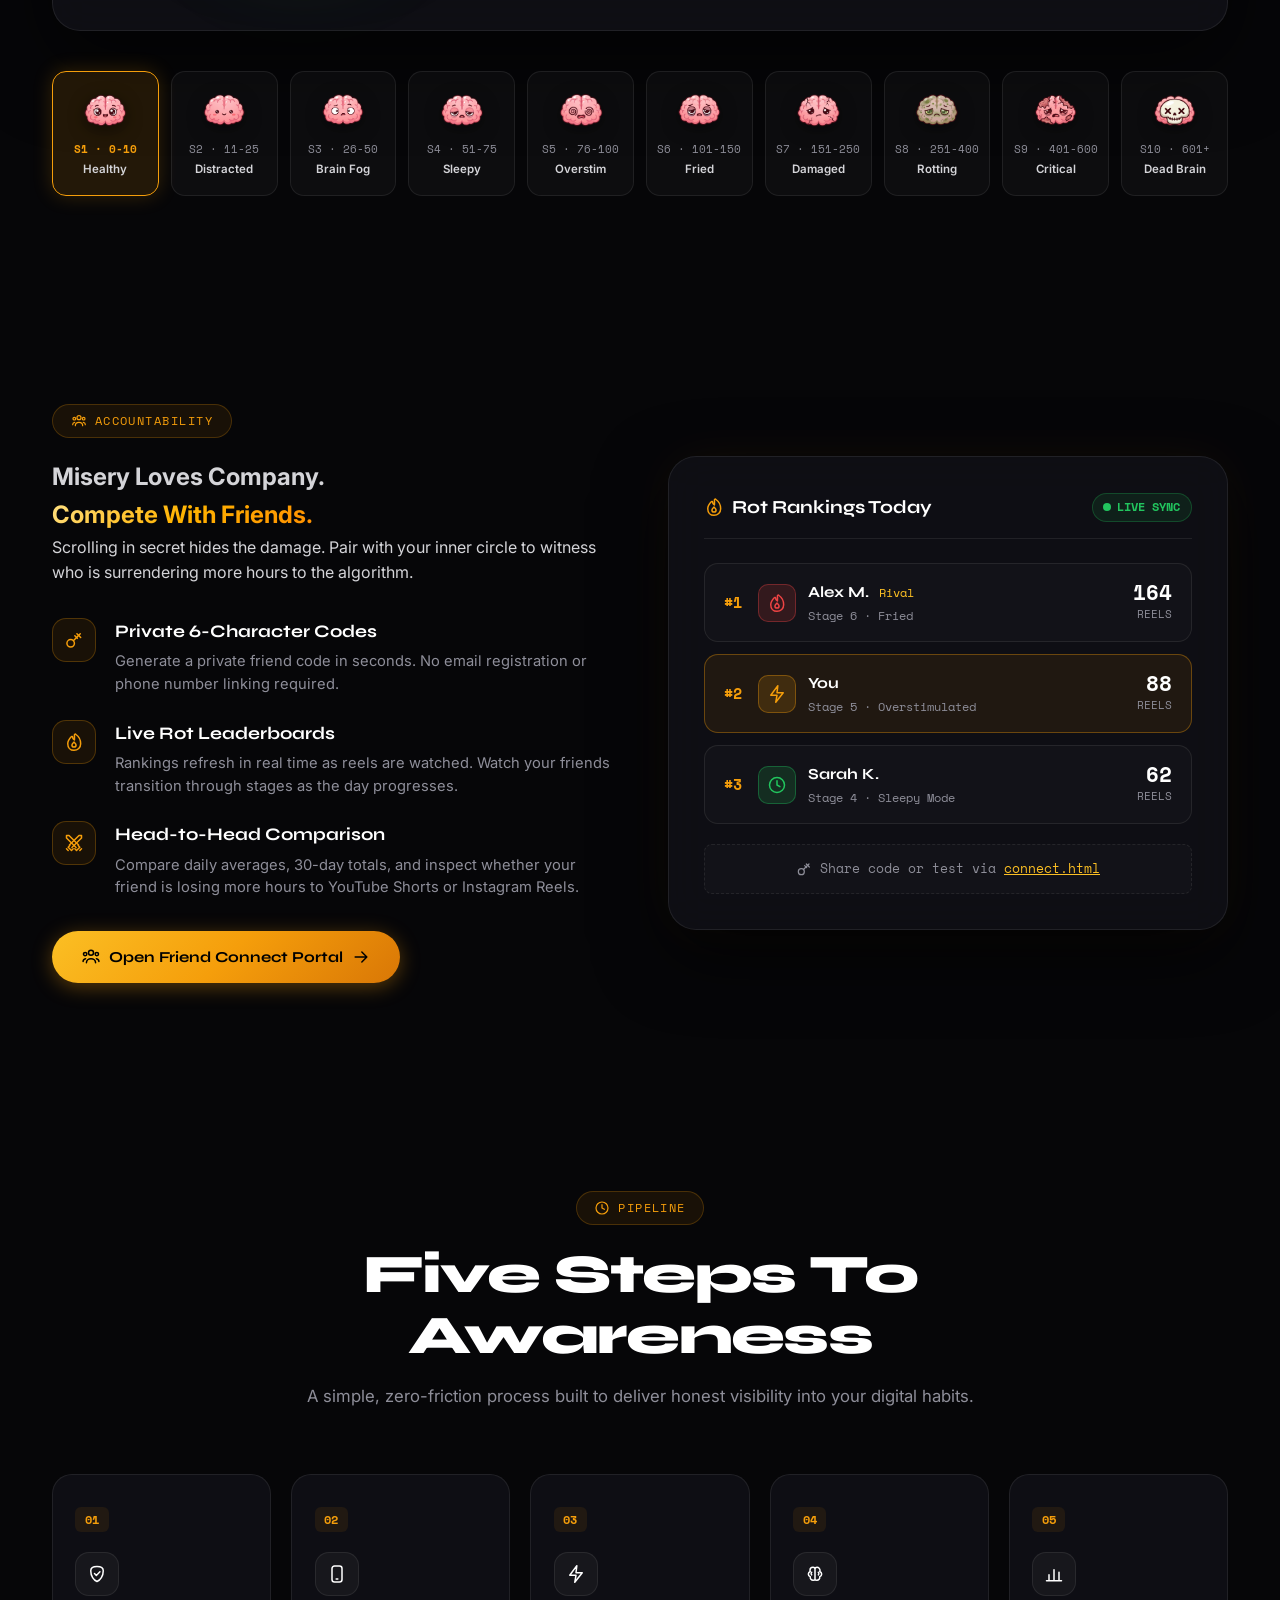
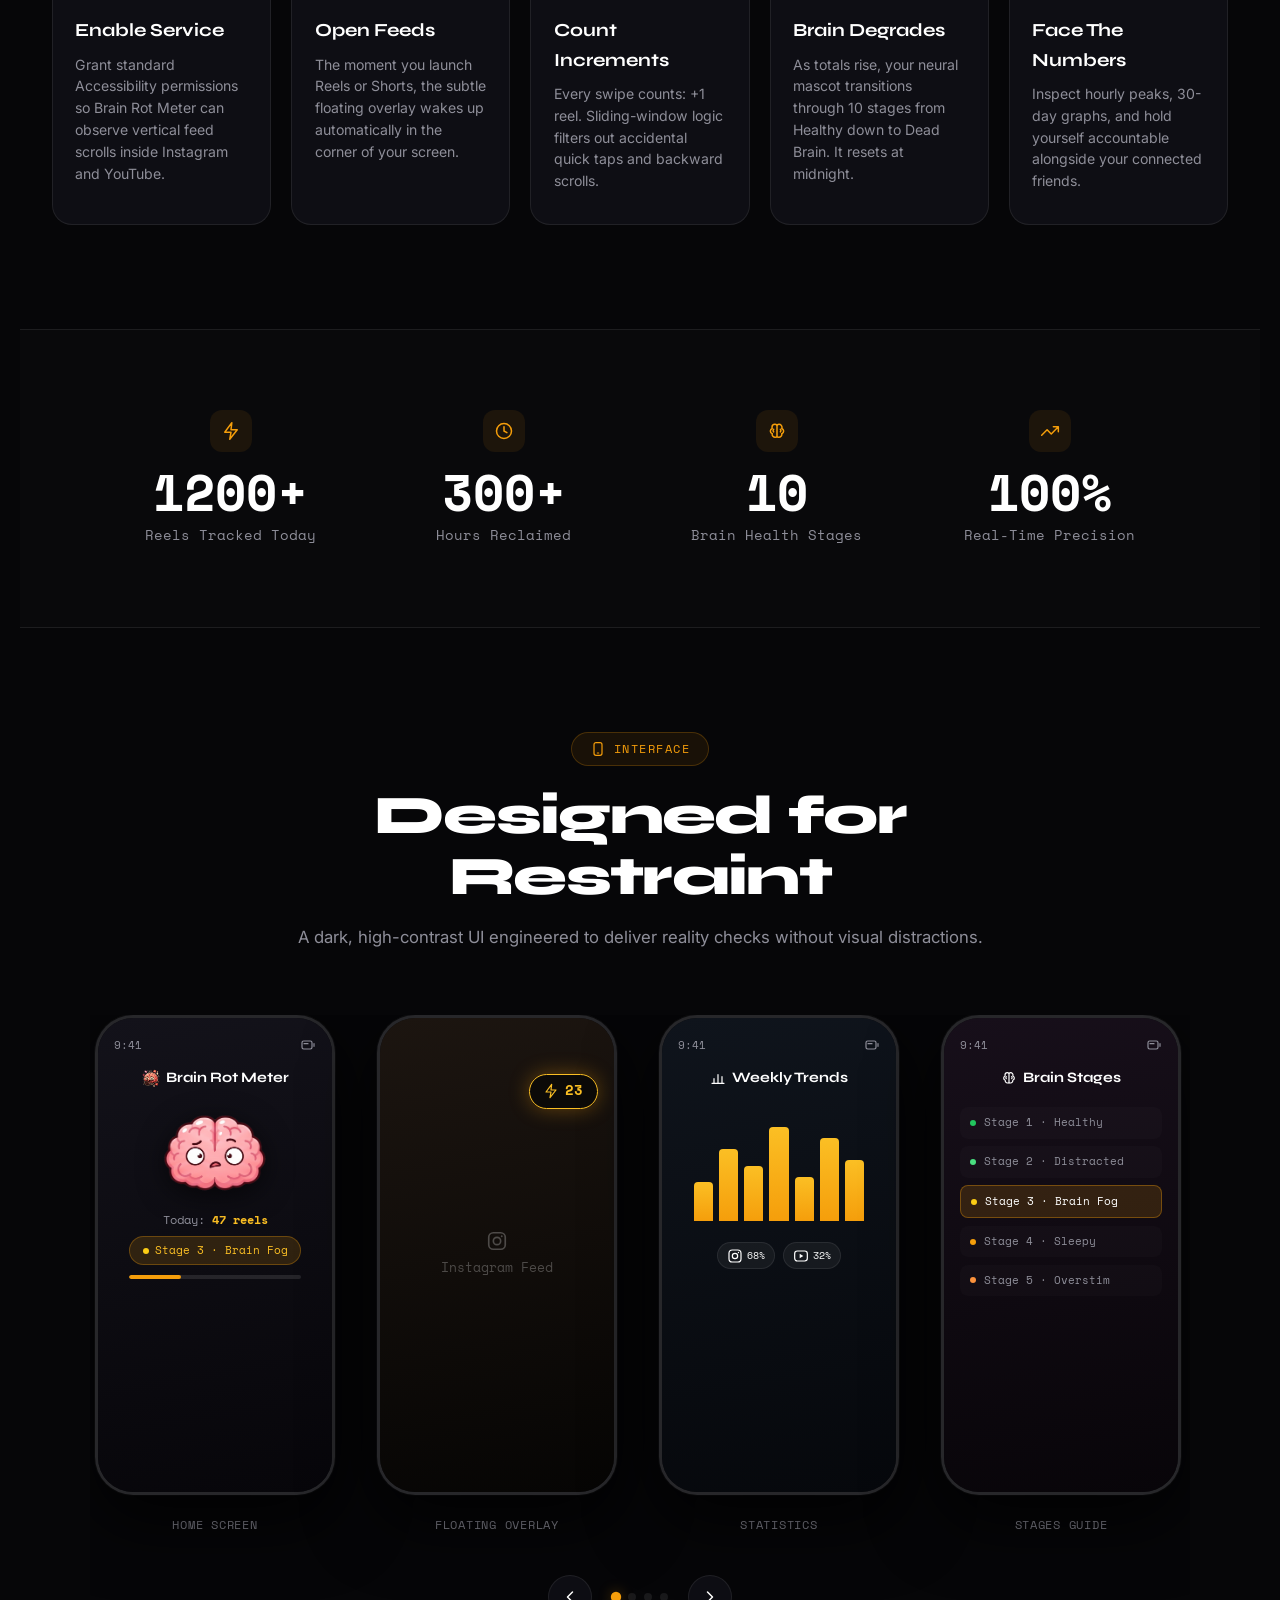
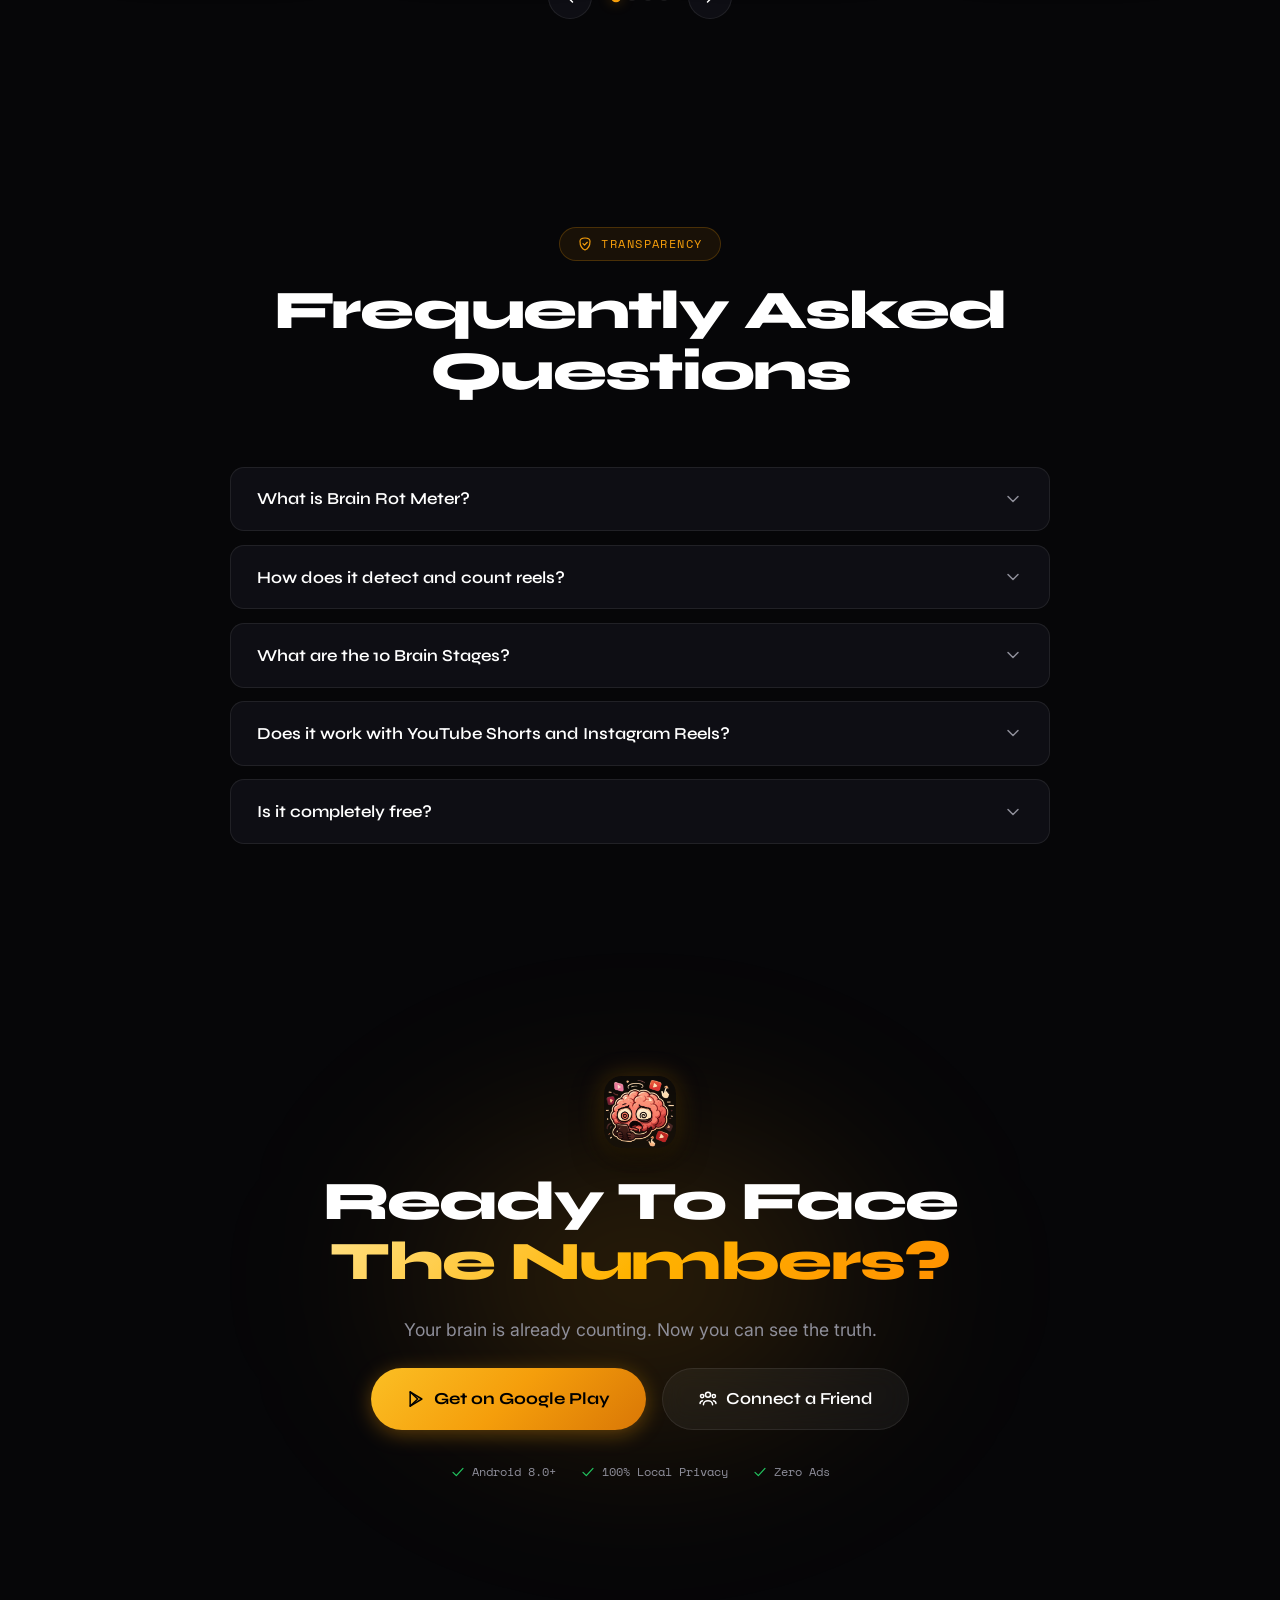
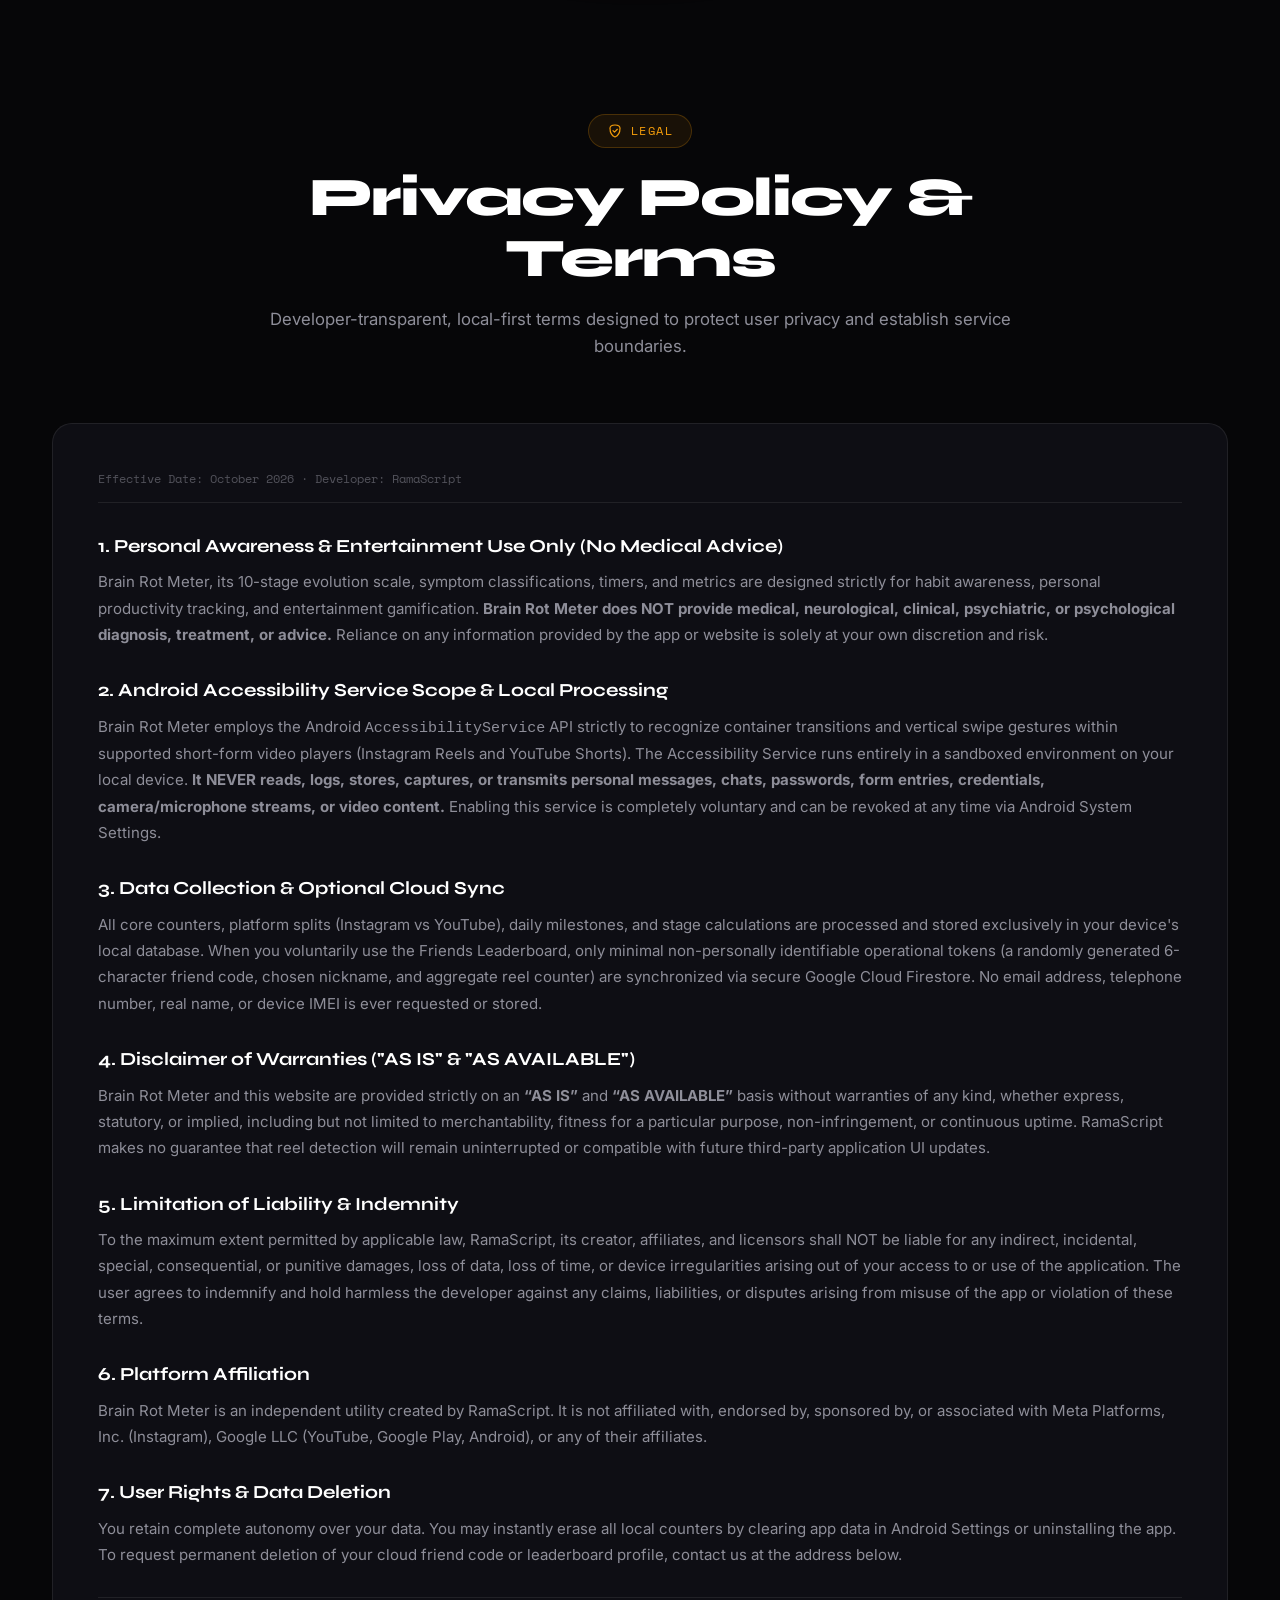
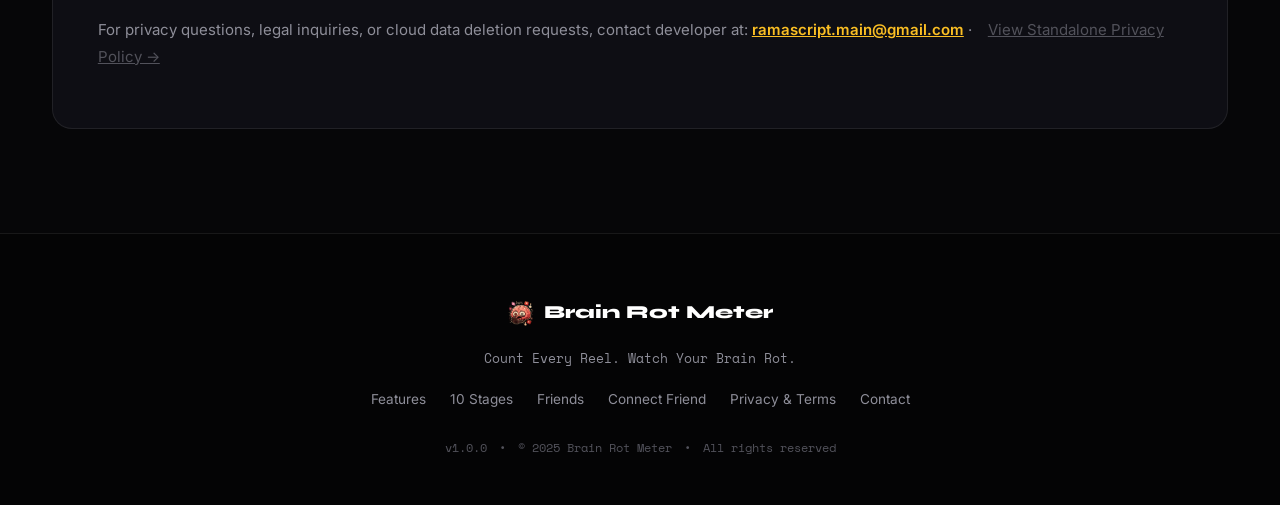
==== commit 497d2548: "feat(web): add developer-protective privacy policy, standalone privacy.html, and update contact emai" ====
--- a/index.html
+++ b/index.html
@@ -966,25 +966,39 @@
         <svg class="hgi hgi-sm" viewBox="0 0 24 24"><use href="#hgi-shield"></use></svg>
         Legal
       </span>
-      <h2>Privacy &amp; Terms</h2>
+      <h2>Privacy Policy &amp; Terms</h2>
+      <p>Developer-transparent, local-first terms designed to protect user privacy and establish service boundaries.</p>
     </div>
 
     <div class="legal-box reveal">
-      <div class="legal-updated">Last updated: June 2025 · RamaScript</div>
-
-      <h3>1. Data Collection &amp; Usage</h3>
-      <p>Brain Rot Meter collects only reel scroll events detected on your local device. No personal messages, browsing histories, passwords, or video content are ever accessed, recorded, or transmitted.</p>
-
-      <h3>2. Accessibility Service Declaration</h3>
-      <p>Android Accessibility Services are employed strictly to recognize scroll gestures within Instagram Reels and YouTube Shorts feeds. This service does not inspect or interact with any other applications.</p>
-
-      <h3>3. Optional Social Sync</h3>
-      <p>If you choose to use the Friends feature, only your anonymized 6-character code and daily aggregate count are synchronized with Firestore. You can clear your data at any moment in Android settings.</p>
-
-      <h3>4. Platform Affiliation</h3>
-      <p>Brain Rot Meter is an independent application and is not affiliated with, endorsed by, or sponsored by Meta Platforms, Instagram, Google LLC, or YouTube.</p>
-
-      <p style="margin-top: 1.5rem;">For privacy questions or data deletion requests, contact us at: <a href="mailto:contact@ramascript.com">contact@ramascript.com</a></p>
+      <div class="legal-updated">Effective Date: October 2026 · Developer: RamaScript</div>
+
+      <h3>1. Personal Awareness &amp; Entertainment Use Only (No Medical Advice)</h3>
+      <p>Brain Rot Meter, its 10-stage evolution scale, symptom classifications, timers, and metrics are designed strictly for habit awareness, personal productivity tracking, and entertainment gamification. <strong>Brain Rot Meter does NOT provide medical, neurological, clinical, psychiatric, or psychological diagnosis, treatment, or advice.</strong> Reliance on any information provided by the app or website is solely at your own discretion and risk.</p>
+
+      <h3>2. Android Accessibility Service Scope &amp; Local Processing</h3>
+      <p>Brain Rot Meter employs the Android <code>AccessibilityService</code> API strictly to recognize container transitions and vertical swipe gestures within supported short-form video players (Instagram Reels and YouTube Shorts). The Accessibility Service runs entirely in a sandboxed environment on your local device. <strong>It NEVER reads, logs, stores, captures, or transmits personal messages, chats, passwords, form entries, credentials, camera/microphone streams, or video content.</strong> Enabling this service is completely voluntary and can be revoked at any time via Android System Settings.</p>
+
+      <h3>3. Data Collection &amp; Optional Cloud Sync</h3>
+      <p>All core counters, platform splits (Instagram vs YouTube), daily milestones, and stage calculations are processed and stored exclusively in your device's local database. When you voluntarily use the Friends Leaderboard, only minimal non-personally identifiable operational tokens (a randomly generated 6-character friend code, chosen nickname, and aggregate reel counter) are synchronized via secure Google Cloud Firestore. No email address, telephone number, real name, or device IMEI is ever requested or stored.</p>
+
+      <h3>4. Disclaimer of Warranties ("AS IS" &amp; "AS AVAILABLE")</h3>
+      <p>Brain Rot Meter and this website are provided strictly on an <strong>“AS IS”</strong> and <strong>“AS AVAILABLE”</strong> basis without warranties of any kind, whether express, statutory, or implied, including but not limited to merchantability, fitness for a particular purpose, non-infringement, or continuous uptime. RamaScript makes no guarantee that reel detection will remain uninterrupted or compatible with future third-party application UI updates.</p>
+
+      <h3>5. Limitation of Liability &amp; Indemnity</h3>
+      <p>To the maximum extent permitted by applicable law, RamaScript, its creator, affiliates, and licensors shall NOT be liable for any indirect, incidental, special, consequential, or punitive damages, loss of data, loss of time, or device irregularities arising out of your access to or use of the application. The user agrees to indemnify and hold harmless the developer against any claims, liabilities, or disputes arising from misuse of the app or violation of these terms.</p>
+
+      <h3>6. Platform Affiliation</h3>
+      <p>Brain Rot Meter is an independent utility created by RamaScript. It is not affiliated with, endorsed by, sponsored by, or associated with Meta Platforms, Inc. (Instagram), Google LLC (YouTube, Google Play, Android), or any of their affiliates.</p>
+
+      <h3>7. User Rights &amp; Data Deletion</h3>
+      <p>You retain complete autonomy over your data. You may instantly erase all local counters by clearing app data in Android Settings or uninstalling the app. To request permanent deletion of your cloud friend code or leaderboard profile, contact us at the address below.</p>
+
+      <p style="margin-top: 1.8rem; padding-top: 1.2rem; border-top: 1px solid var(--border);">
+        For privacy questions, legal inquiries, or cloud data deletion requests, contact developer at: 
+        <a href="mailto:ramascript.main@gmail.com" style="color: var(--accent); font-weight: 600; text-decoration: underline;">ramascript.main@gmail.com</a>
+        · <a href="privacy.html" style="color: var(--text-dim); margin-left: 12px;">View Standalone Privacy Policy &rarr;</a>
+      </p>
     </div>
   </section>
 
@@ -1002,8 +1016,8 @@
         <a href="#stages">10 Stages</a>
         <a href="#friends">Friends</a>
         <a href="connect.html">Connect Friend</a>
-        <a href="#privacy">Privacy &amp; Terms</a>
-        <a href="mailto:contact@ramascript.com">Contact</a>
+        <a href="privacy.html">Privacy &amp; Terms</a>
+        <a href="mailto:ramascript.main@gmail.com">Contact</a>
       </nav>
 
       <div class="footer-meta">
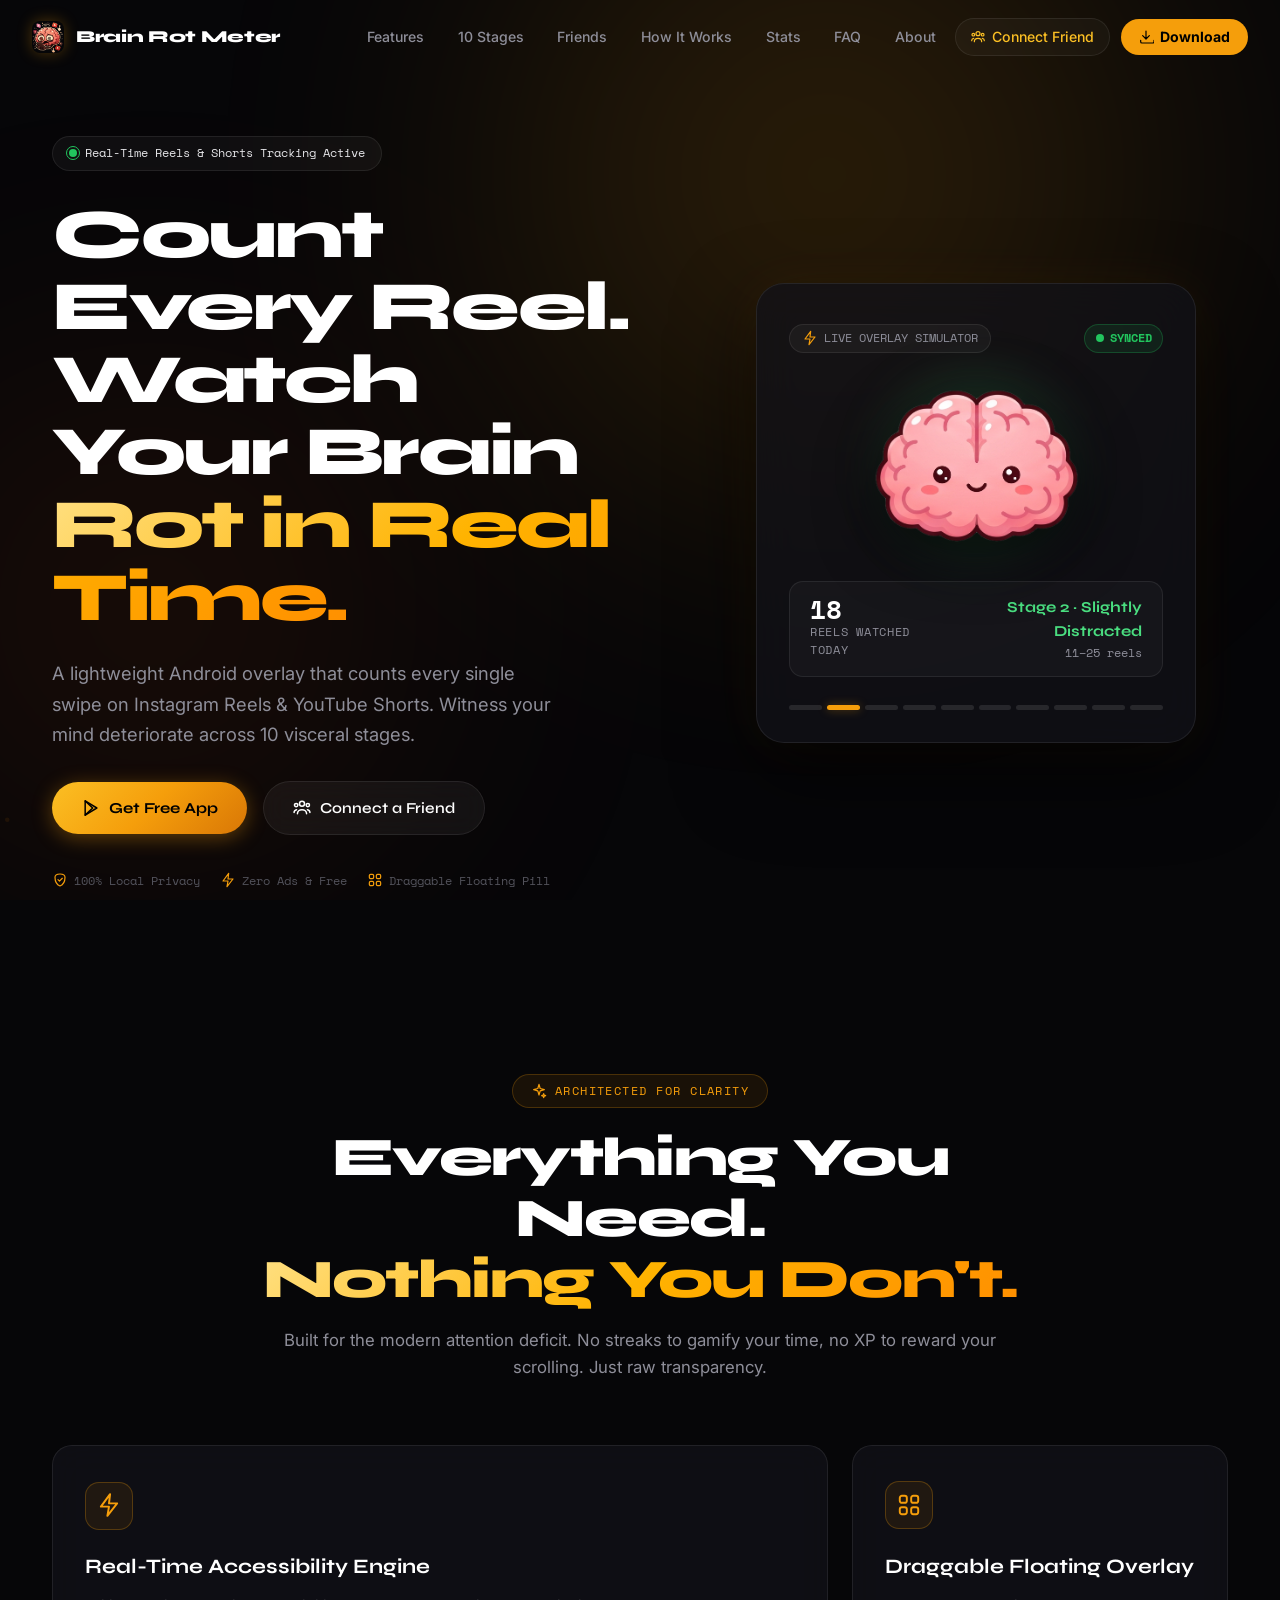
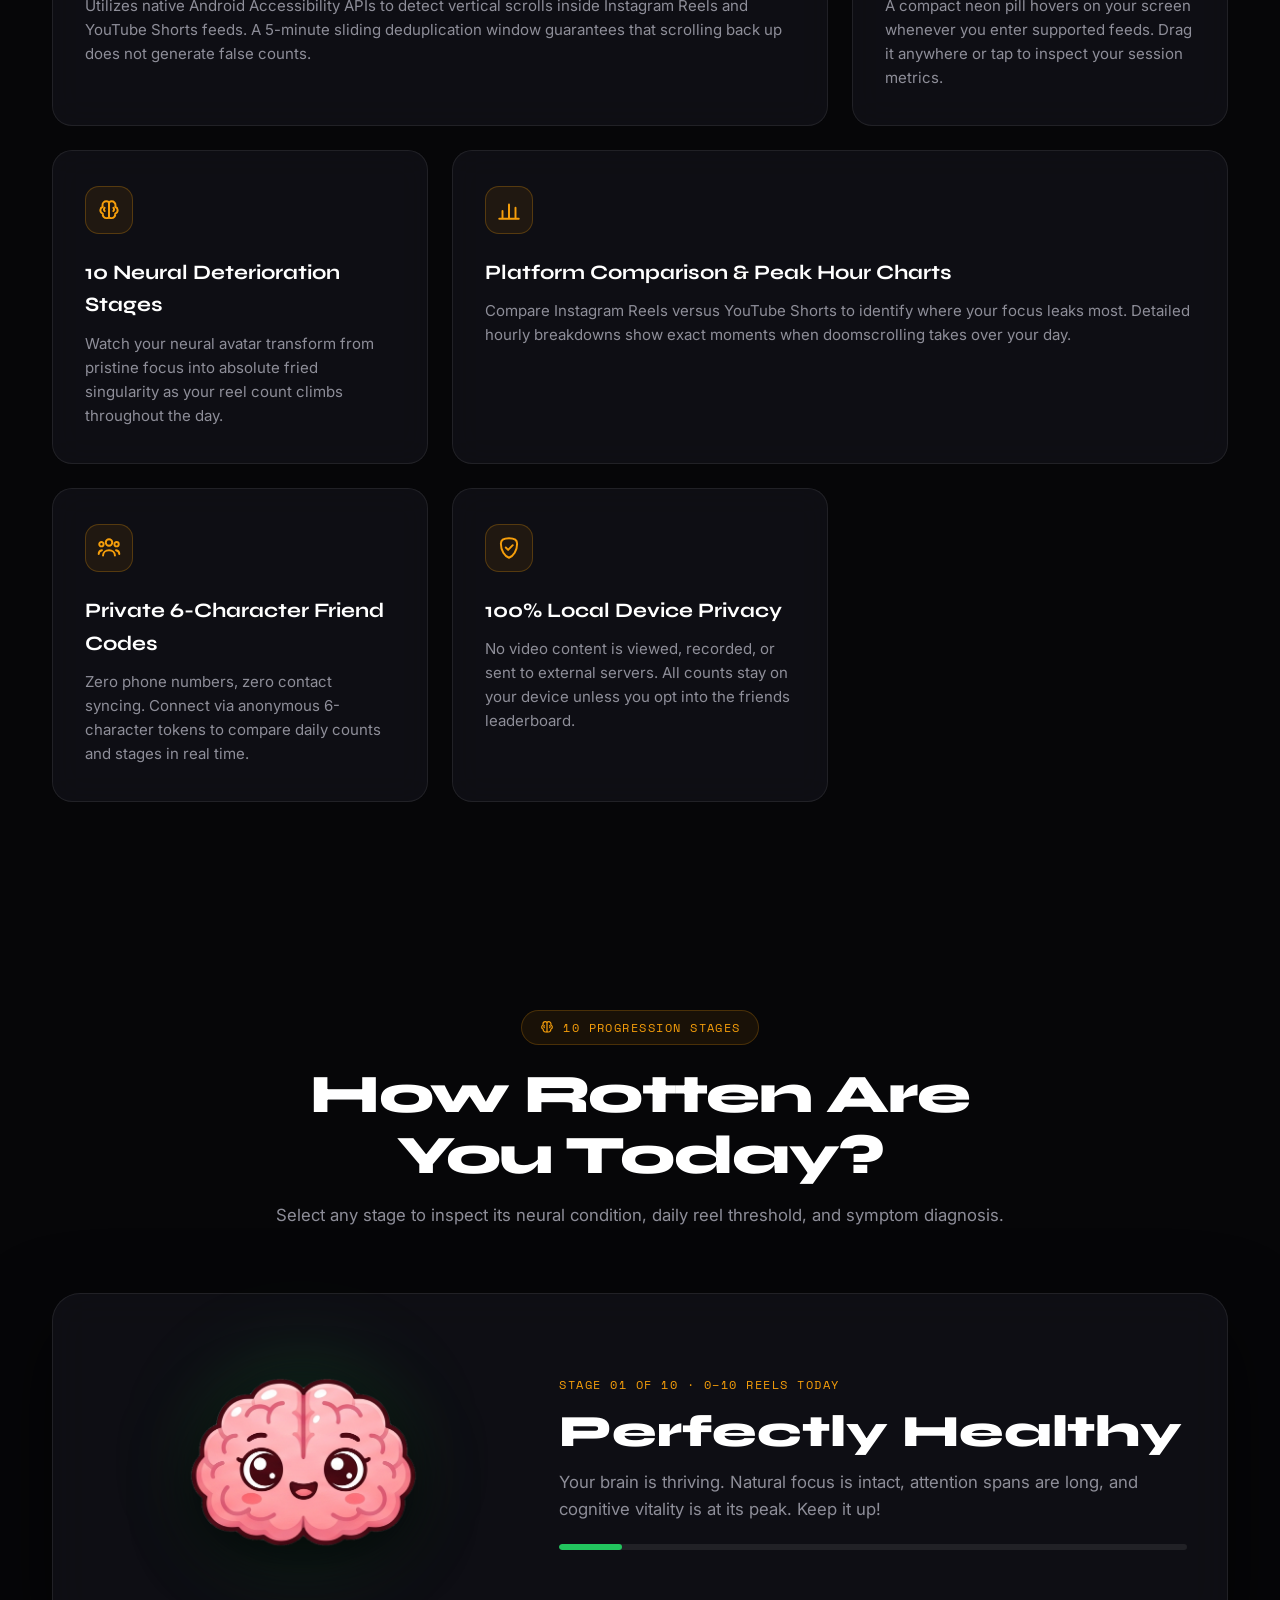
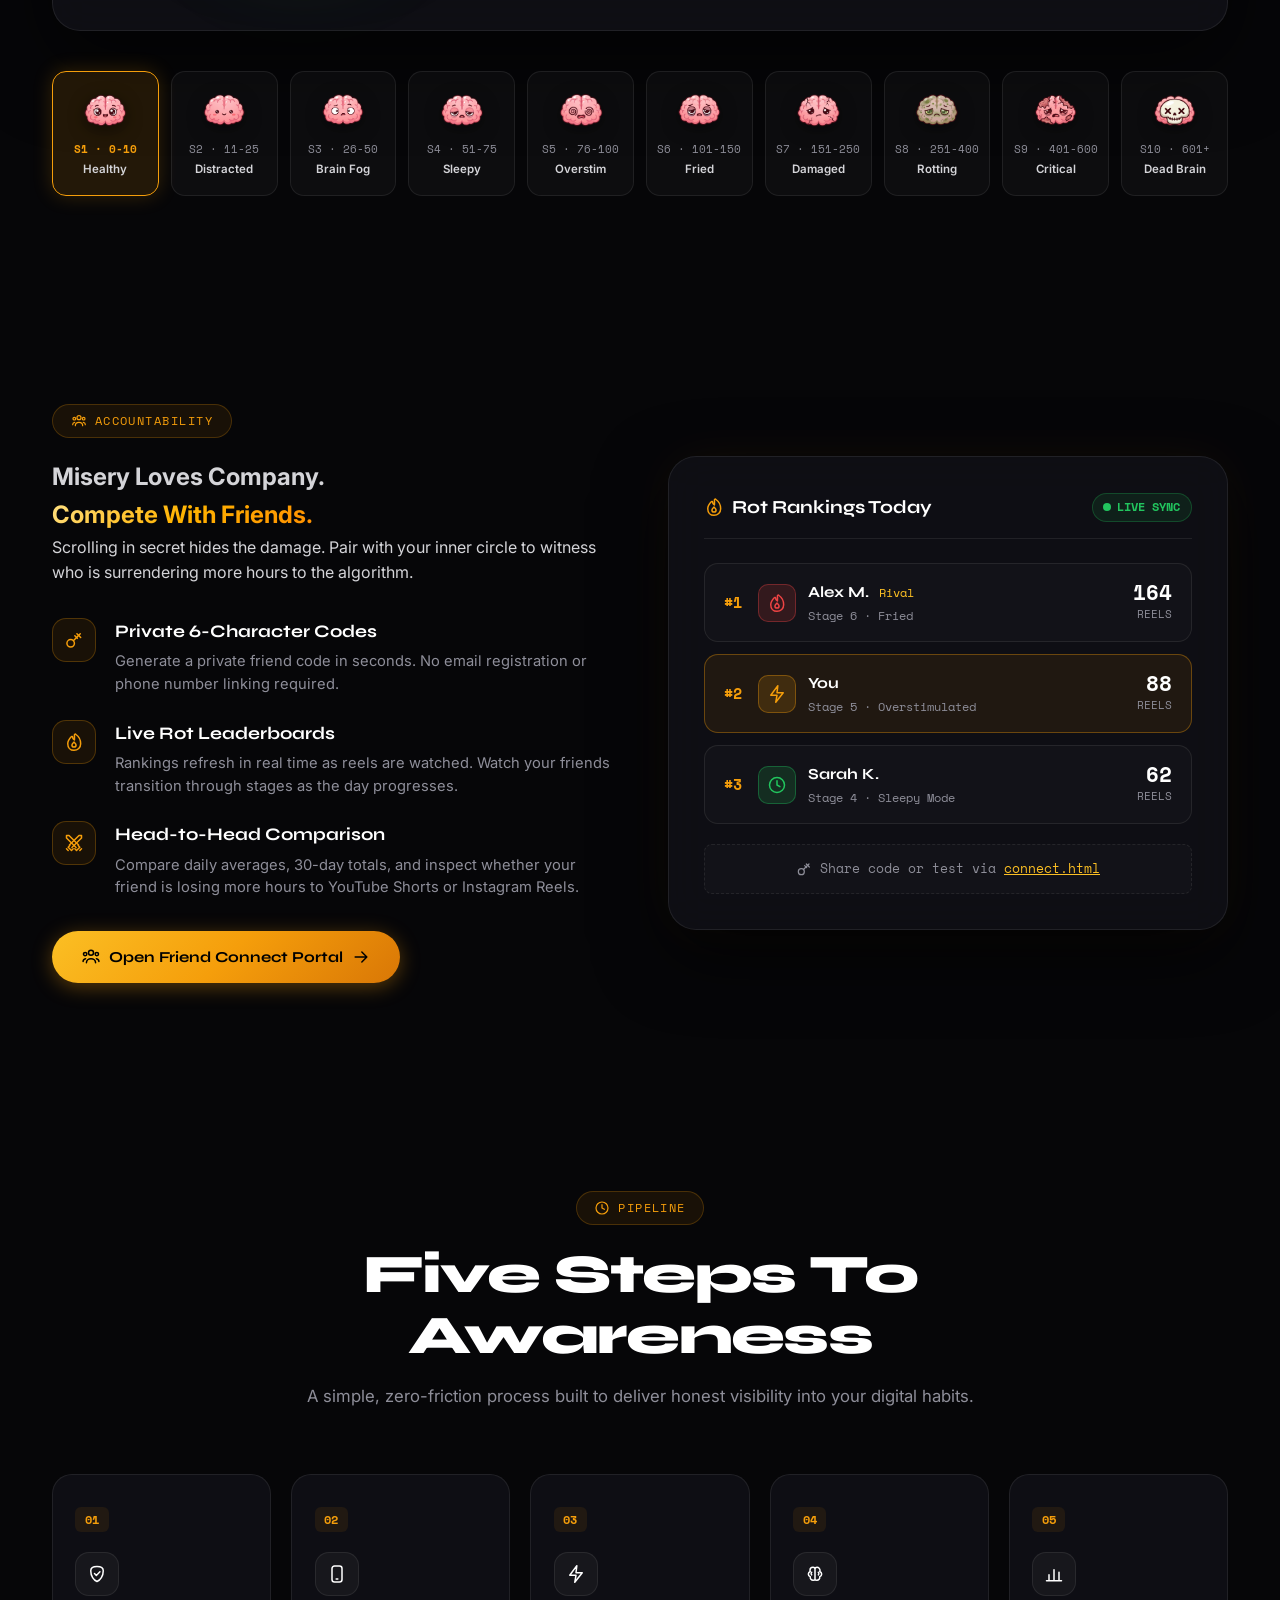
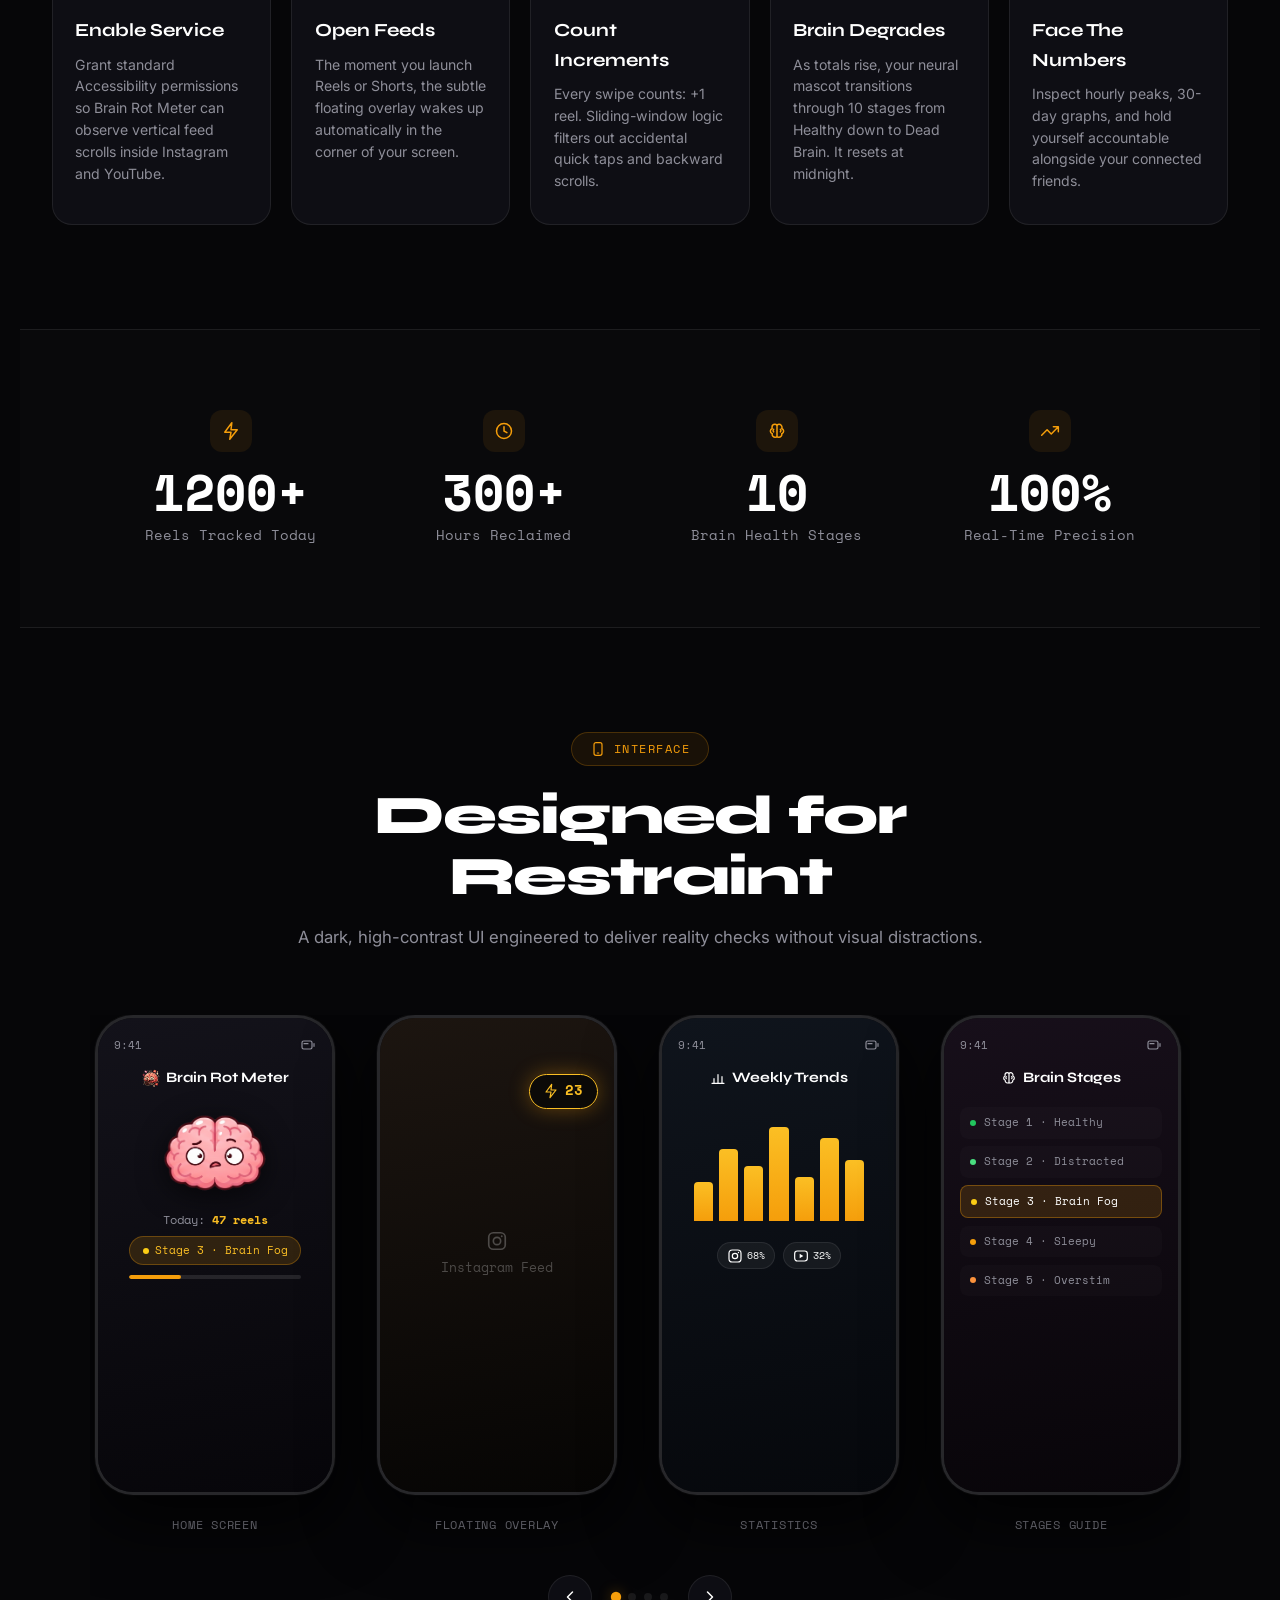
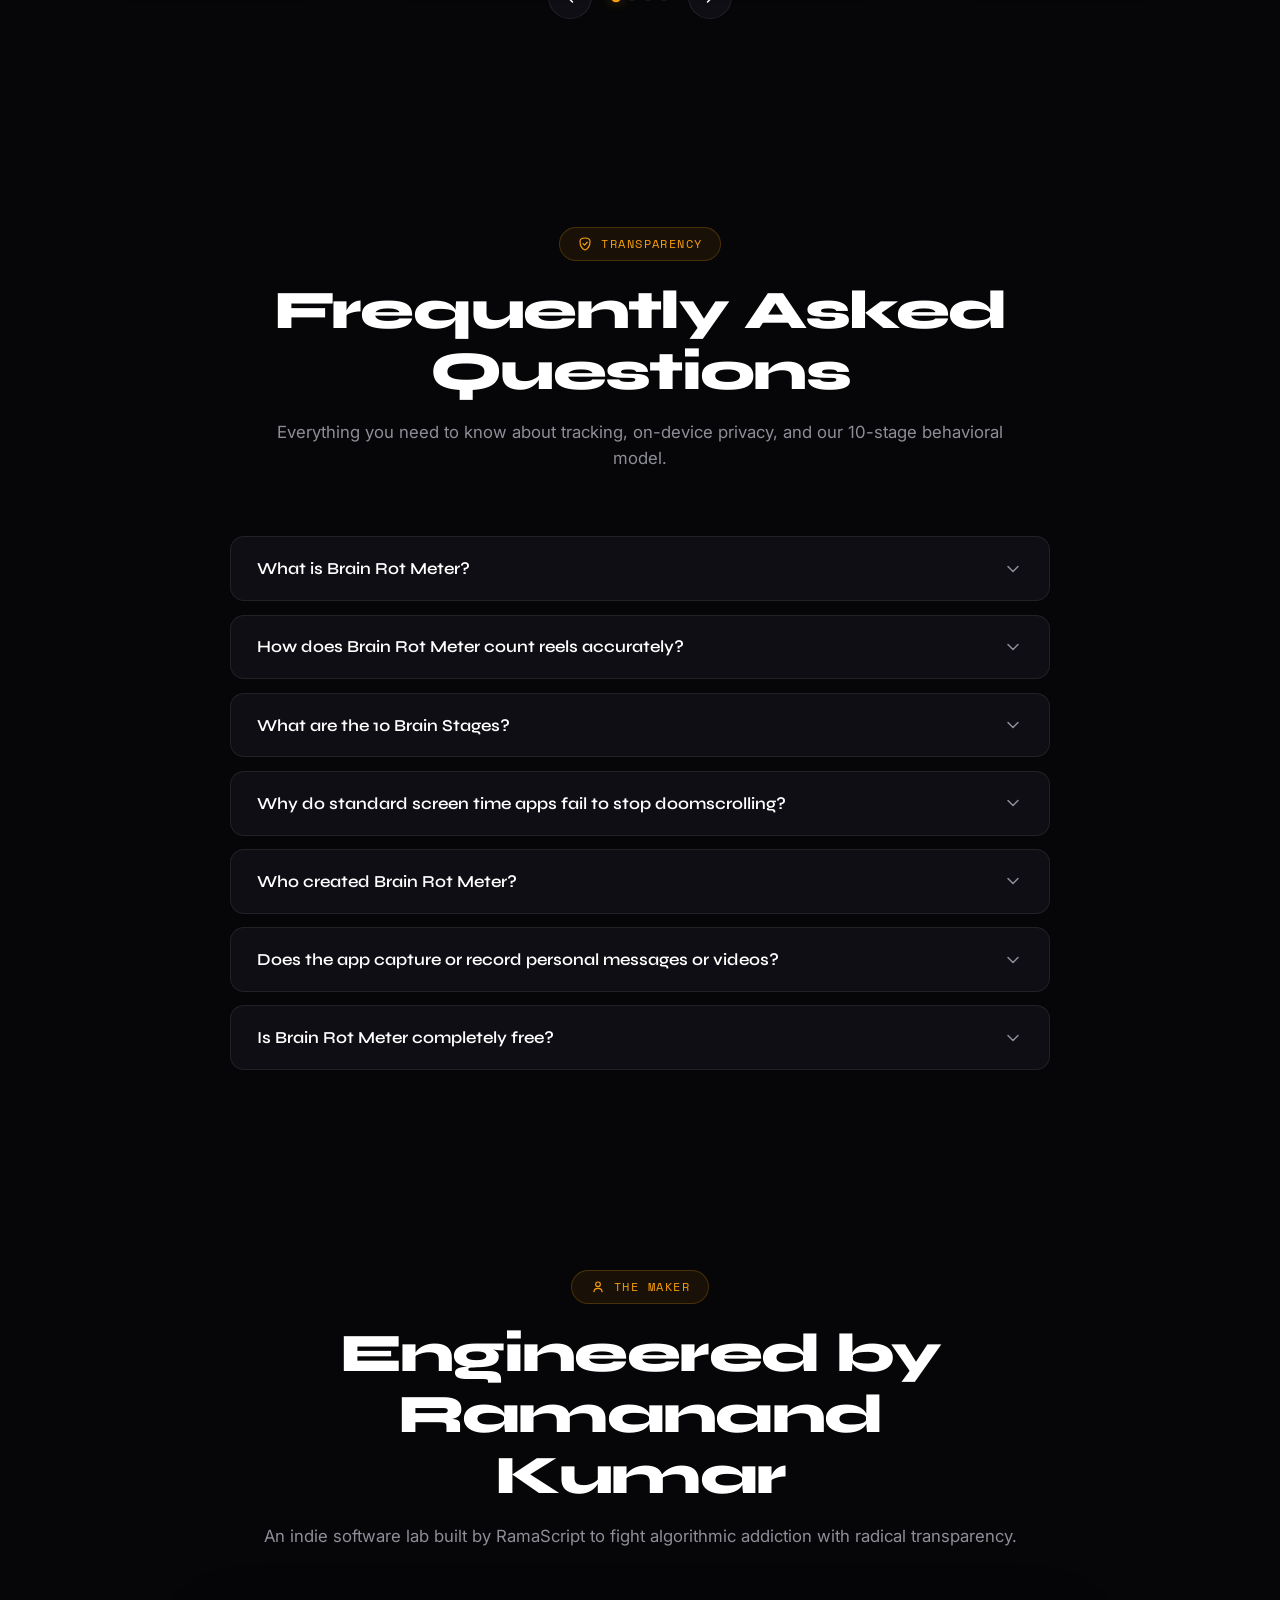
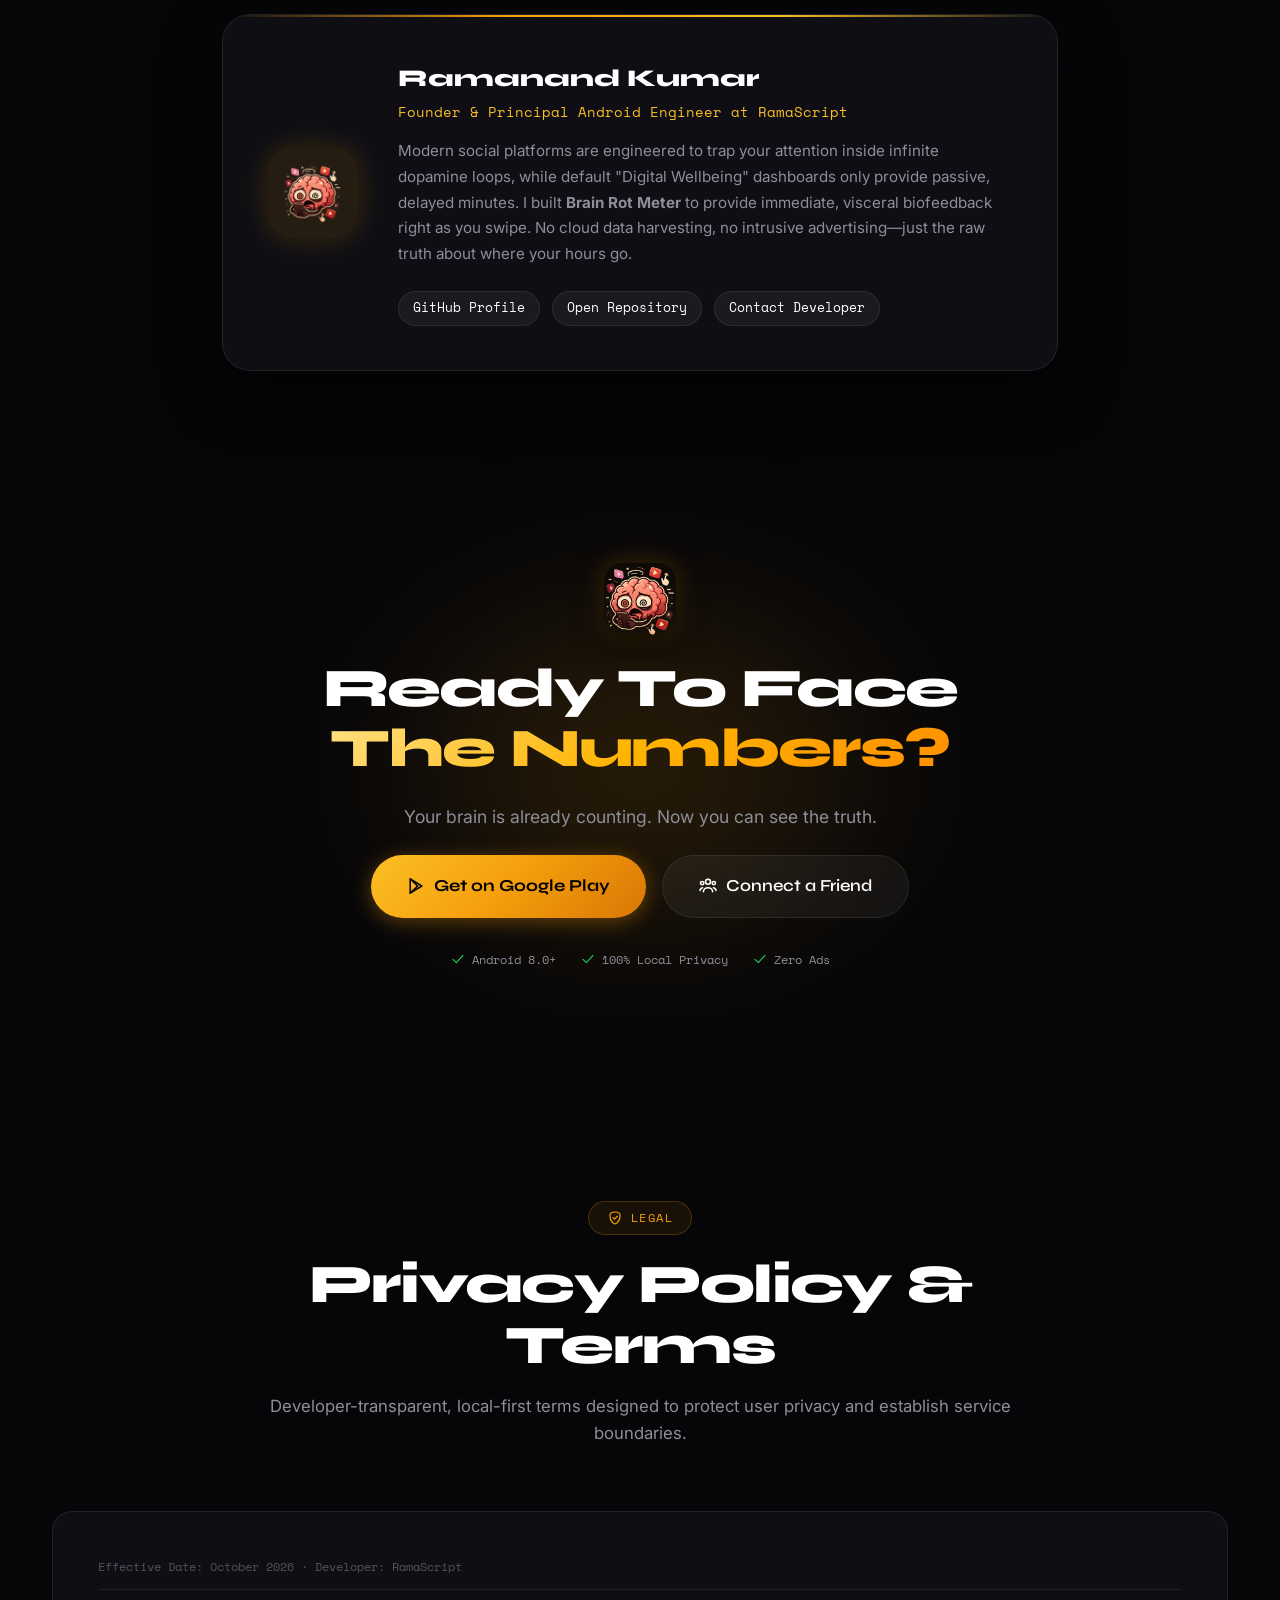
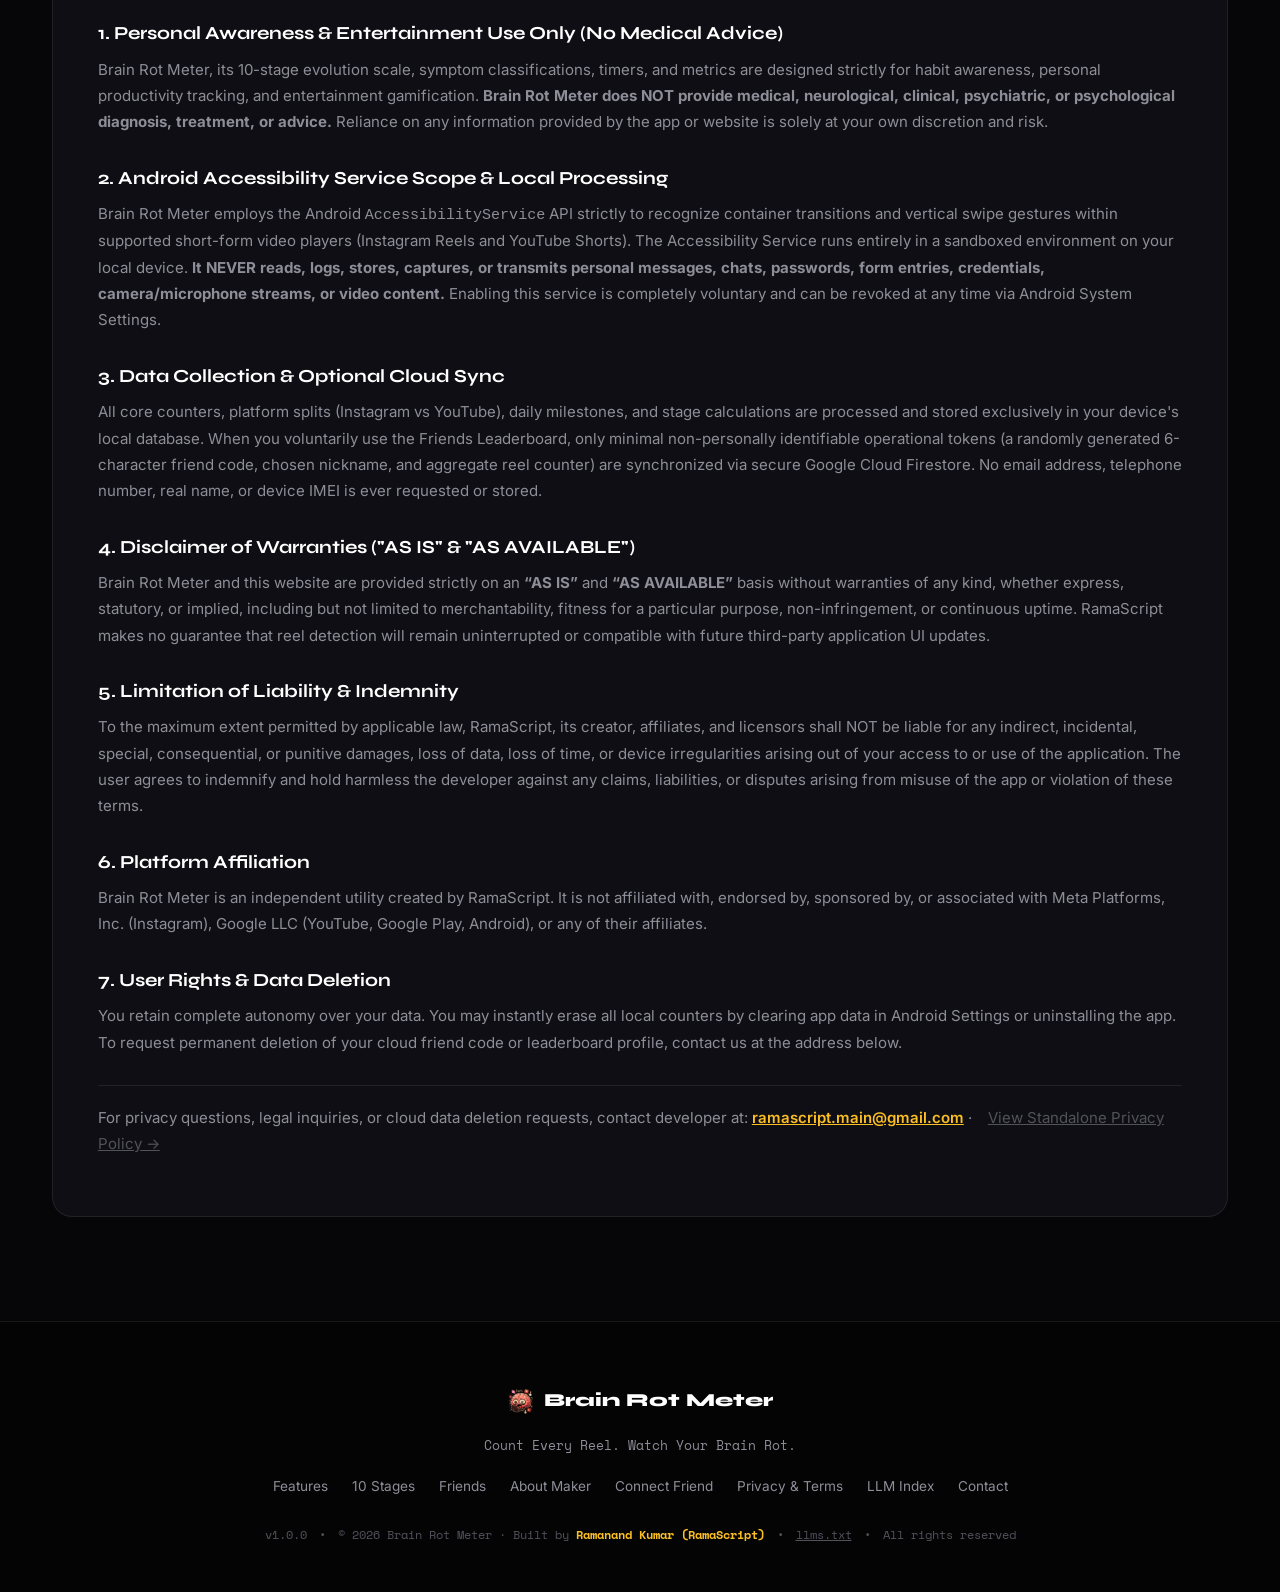
==== commit 38db1602: "feat(seo): add llms.txt, JSON-LD schemas, sitemap, robots.txt, og-image, and creator attribution for" ====
--- a/index.html
+++ b/index.html
@@ -3,28 +3,234 @@
 <head>
   <meta charset="UTF-8" />
   <meta name="viewport" content="width=device-width, initial-scale=1.0" />
-  <title>Brain Rot Meter – Count Every Reel. Watch Your Brain Rot.</title>
-  <meta name="description" content="Brain Rot Meter monitors every Instagram Reel and YouTube Short you watch. Watch your neural mascot visually deteriorate across 10 raw stages in real time." />
-  <meta name="keywords" content="brain rot, screen time, reels tracker, shorts tracker, digital wellness, android app" />
-  <meta name="author" content="Brain Rot Meter" />
+  <title>Brain Rot Meter — Real-Time Instagram Reels &amp; YouTube Shorts Counter</title>
+  <meta name="description" content="Count every Instagram Reel &amp; YouTube Short in real time with a floating HUD. Track cognitive deterioration across 10 stages, compete on friend leaderboards, and stop doomscrolling. 100% on-device privacy." />
+  <meta name="keywords" content="brain rot meter, reel counter, track instagram reels, youtube shorts tracker, short-form video counter, screen time tracker, digital wellbeing android, instagram reel addiction, stop doomscrolling, how many reels do i watch, friends reel leaderboard, ramanand kumar, ramascript" />
+  <meta name="author" content="Ramanand Kumar (RamaScript)" />
+  <meta name="publisher" content="RamaScript" />
   <meta name="theme-color" content="#060608" />
-
-  <!-- Open Graph -->
-  <meta property="og:title" content="Brain Rot Meter – Count Every Reel. Watch Your Brain Rot." />
-  <meta property="og:description" content="Real-time reel counting. Floating overlay. 10 progressive brain health stages. Face your numbers." />
+  <meta name="robots" content="index, follow, max-snippet:-1, max-image-preview:large, max-video-preview:-1" />
+  <link rel="canonical" href="https://ramascript.com/brain-rot-meter/" />
+
+  <!-- LLM & AI Search Discoverability -->
+  <link rel="help" type="text/plain" href="llms.txt" title="LLM Context Index" />
+  <link rel="alternate" type="text/plain" href="llms-full.txt" title="Full AI Knowledge Base" />
+
+  <!-- Open Graph / Facebook -->
   <meta property="og:type" content="website" />
+  <meta property="og:url" content="https://ramascript.com/brain-rot-meter/" />
+  <meta property="og:site_name" content="Brain Rot Meter" />
+  <meta property="og:locale" content="en_US" />
+  <meta property="og:title" content="Brain Rot Meter — Real-Time Reels &amp; Shorts Counter" />
+  <meta property="og:description" content="Face your daily doomscrolling in real time. Floating counter overlay, 10-stage neural mascot deterioration, and anonymous friend leaderboards. Free &amp; 100% private." />
   <meta property="og:image" content="https://ramascript.com/brain-rot-meter/og-image.png" />
-  <meta property="og:url" content="https://ramascript.com/brain-rot-meter/" />
-
-  <!-- Twitter Card -->
+  <meta property="og:image:secure_url" content="https://ramascript.com/brain-rot-meter/og-image.png" />
+  <meta property="og:image:type" content="image/png" />
+  <meta property="og:image:width" content="1200" />
+  <meta property="og:image:height" content="630" />
+  <meta property="og:image:alt" content="Brain Rot Meter — Real-Time Instagram Reels &amp; YouTube Shorts Counter by RamaScript" />
+
+  <!-- Twitter / X Card -->
   <meta name="twitter:card" content="summary_large_image" />
-  <meta name="twitter:title" content="Brain Rot Meter" />
-  <meta name="twitter:description" content="Real-Time Short-Form Video Tracking Across 10 Stages." />
+  <meta name="twitter:url" content="https://ramascript.com/brain-rot-meter/" />
+  <meta name="twitter:title" content="Brain Rot Meter — Real-Time Reels &amp; Shorts Counter" />
+  <meta name="twitter:description" content="Count every Instagram Reel &amp; YouTube Short in real time. Visual 10-stage brain decay mascot + friend battle leaderboards." />
+  <meta name="twitter:image" content="https://ramascript.com/brain-rot-meter/og-image.png" />
+  <meta name="twitter:image:alt" content="Brain Rot Meter — Real-Time Instagram Reels &amp; YouTube Shorts Counter" />
 
   <link rel="stylesheet" href="style.css" />
   <link rel="preconnect" href="https://fonts.googleapis.com" />
   <link rel="preconnect" href="https://fonts.gstatic.com" crossorigin />
   <link href="https://fonts.googleapis.com/css2?family=Inter:wght@400;500;600;700&family=Space+Mono:wght@400;700&family=Syne:wght@600;700;800&display=swap" rel="stylesheet" />
+
+  <!-- JSON-LD Structured Data for Google Rich Results, Knowledge Graph & AI Overviews -->
+  <script type="application/ld+json">
+  {
+    "@context": "https://schema.org",
+    "@graph": [
+      {
+        "@type": "SoftwareApplication",
+        "@id": "https://ramascript.com/brain-rot-meter/#app",
+        "name": "Brain Rot Meter",
+        "alternateName": ["BrainRotMeter", "Brain Rot Tracker", "Reel Counter"],
+        "operatingSystem": "Android",
+        "applicationCategory": "HealthApplication",
+        "applicationSubCategory": "Productivity & Screen Time",
+        "description": "Real-time Instagram Reels and YouTube Shorts counter. Features a live floating HUD overlay, 10-stage neural deterioration mascot, and peer accountability leaderboards with 100% on-device privacy.",
+        "offers": {
+          "@type": "Offer",
+          "price": "0",
+          "priceCurrency": "USD",
+          "availability": "https://schema.org/InStock"
+        },
+        "aggregateRating": {
+          "@type": "AggregateRating",
+          "ratingValue": "4.9",
+          "ratingCount": "320",
+          "reviewCount": "185",
+          "bestRating": "5",
+          "worstRating": "1"
+        },
+        "author": {
+          "@type": "Person",
+          "@id": "https://ramascript.com/#ramanand"
+        },
+        "publisher": {
+          "@type": "Organization",
+          "@id": "https://ramascript.com/#organization"
+        },
+        "installUrl": "https://play.google.com/store/apps/details?id=com.ramascript.brainrotmeter",
+        "downloadUrl": "https://play.google.com/store/apps/details?id=com.ramascript.brainrotmeter",
+        "featureList": [
+          "Automatic Instagram Reels Swipe Counter",
+          "Automatic YouTube Shorts Swipe Counter",
+          "Draggable Floating Pill Overlay",
+          "10-Stage Neural Progression Mascot",
+          "Anonymous 6-Character Friend Leaderboards",
+          "Save Me Cooldown & Breathing Intervention",
+          "100% Local On-Device Accessibility Architecture",
+          "Zero Third-Party Ads or Telemetry"
+        ],
+        "image": "https://ramascript.com/brain-rot-meter/og-image.png",
+        "screenshot": "https://ramascript.com/brain-rot-meter/og-image.png"
+      },
+      {
+        "@type": "Organization",
+        "@id": "https://ramascript.com/#organization",
+        "name": "RamaScript",
+        "url": "https://ramascript.com",
+        "logo": "https://ramascript.com/brain-rot-meter/assets/logo.png",
+        "email": "ramascript.main@gmail.com",
+        "founder": {
+          "@type": "Person",
+          "@id": "https://ramascript.com/#ramanand"
+        },
+        "sameAs": [
+          "https://github.com/ramascript",
+          "https://github.com/RamaScript/brain-rot-meter"
+        ]
+      },
+      {
+        "@type": "Person",
+        "@id": "https://ramascript.com/#ramanand",
+        "name": "Ramanand Kumar",
+        "alternateName": "Ramanand",
+        "jobTitle": "Founder & Principal Software Engineer",
+        "worksFor": {
+          "@type": "Organization",
+          "@id": "https://ramascript.com/#organization"
+        },
+        "url": "https://github.com/ramascript",
+        "sameAs": [
+          "https://github.com/ramascript",
+          "https://github.com/RamaScript/brain-rot-meter"
+        ],
+        "knowsAbout": [
+          "Android Architecture",
+          "Kotlin",
+          "Jetpack Compose",
+          "AccessibilityService Engineering",
+          "Digital Wellness",
+          "Dopamine Habit Interruption"
+        ]
+      },
+      {
+        "@type": "FAQPage",
+        "@id": "https://ramascript.com/brain-rot-meter/#faq",
+        "mainEntity": [
+          {
+            "@type": "Question",
+            "name": "What is Brain Rot Meter?",
+            "acceptedAnswer": {
+              "@type": "Answer",
+              "text": "Brain Rot Meter is an Android application that tracks how many short-form video reels you scroll through each day on Instagram Reels and YouTube Shorts. It displays a real-time floating overlay, visualizes cognitive decay across 10 brain stages, and offers friend leaderboards for peer accountability."
+            }
+          },
+          {
+            "@type": "Question",
+            "name": "How does Brain Rot Meter count reels accurately?",
+            "acceptedAnswer": {
+              "@type": "Answer",
+              "text": "Brain Rot Meter employs a native Android AccessibilityService with a 5-minute LRU sliding-window deduplication filter and a 750ms dwell-time threshold. It only counts authentic vertical scroll gestures within active Instagram Reels or YouTube Shorts containers, ignoring quick bouncing and un-scrolled background ticks."
+            }
+          },
+          {
+            "@type": "Question",
+            "name": "What are the 10 Brain Rot stages?",
+            "acceptedAnswer": {
+              "@type": "Answer",
+              "text": "Brain Rot Meter tracks 10 calibrated stages of daily short-form video consumption: Stage 1 Healthy (0–30 reels), Stage 2 Aware (31–60), Stage 3 Distracted (61–100), Stage 4 Slipping (101–150), Stage 5 Numb (151–220), Stage 6 Fried (221–300), Stage 7 Melted (301–400), Stage 8 Toxic (401–500), Stage 9 Cooked (501–600), and Stage 10 Dead Brain (601+ reels)."
+            }
+          },
+          {
+            "@type": "Question",
+            "name": "Why do standard screen time apps fail to stop doomscrolling?",
+            "acceptedAnswer": {
+              "@type": "Answer",
+              "text": "Standard tools like Apple Screen Time and Android Digital Wellbeing only measure generic elapsed minutes, treating reading an e-book the same as consuming 200 rapid dopamine-spiking 10-second reels. Brain Rot Meter counts exact swipe volume with an active floating HUD overlay providing instant behavioral feedback."
+            }
+          },
+          {
+            "@type": "Question",
+            "name": "Who created Brain Rot Meter?",
+            "acceptedAnswer": {
+              "@type": "Answer",
+              "text": "Brain Rot Meter was designed and engineered by Ramanand Kumar, an independent software developer and founder of RamaScript, dedicated to building honest, privacy-first software that combats algorithmic dopamine loops."
+            }
+          },
+          {
+            "@type": "Question",
+            "name": "Does the app capture or record personal messages or videos?",
+            "acceptedAnswer": {
+              "@type": "Answer",
+              "text": "No. Brain Rot Meter operates with a strict 100% on-device architecture. It never reads keystrokes, personal messages, passwords, or video content. It detects only the physical swipe gesture and container type locally inside your phone."
+            }
+          },
+          {
+            "@type": "Question",
+            "name": "Is Brain Rot Meter completely free?",
+            "acceptedAnswer": {
+              "@type": "Answer",
+              "text": "Yes. Brain Rot Meter is 100% free with no paywalls, subscriptions, or advertisements. Awareness should not be gated."
+            }
+          }
+        ]
+      },
+      {
+        "@type": "BreadcrumbList",
+        "itemListElement": [
+          {
+            "@type": "ListItem",
+            "position": 1,
+            "name": "RamaScript",
+            "item": "https://ramascript.com"
+          },
+          {
+            "@type": "ListItem",
+            "position": 2,
+            "name": "Brain Rot Meter",
+            "item": "https://ramascript.com/brain-rot-meter/"
+          }
+        ]
+      },
+      {
+        "@type": "WebSite",
+        "@id": "https://ramascript.com/brain-rot-meter/#website",
+        "url": "https://ramascript.com/brain-rot-meter/",
+        "name": "Brain Rot Meter",
+        "description": "Real-Time Instagram Reels & YouTube Shorts Counter Across 10 Stages",
+        "publisher": {
+          "@type": "Organization",
+          "@id": "https://ramascript.com/#organization"
+        },
+        "author": {
+          "@type": "Person",
+          "@id": "https://ramascript.com/#ramanand"
+        }
+      }
+    ]
+  }
+  </script>
 </head>
 <body>
 
@@ -235,6 +441,7 @@
         <li><a href="#how-it-works">How It Works</a></li>
         <li><a href="#stats">Stats</a></li>
         <li><a href="#faq">FAQ</a></li>
+        <li><a href="#about">About</a></li>
         <li>
           <a href="connect.html" class="nav-link-connect">
             <svg class="hgi hgi-sm" viewBox="0 0 24 24"><use href="#hgi-user-group"></use></svg>
@@ -868,56 +1075,120 @@
         Transparency
       </span>
       <h2>Frequently Asked Questions</h2>
+      <p>Everything you need to know about tracking, on-device privacy, and our 10-stage behavioral model.</p>
     </div>
 
     <div class="faq-container">
+      <!-- FAQ 1 -->
       <div class="faq-item reveal">
         <button class="faq-question">
           <span>What is Brain Rot Meter?</span>
           <span class="faq-icon"><svg class="hgi" viewBox="0 0 24 24"><use href="#hgi-chevron-down"></use></svg></span>
         </button>
         <div class="faq-answer">
-          <p>Brain Rot Meter is an Android application that tracks how many short-form video reels you scroll through each day. It displays a real-time floating overlay over Instagram and YouTube Shorts, visualizes your cognitive state across 10 progressive brain health stages, and offers friend leaderboards for peer accountability.</p>
-        </div>
-      </div>
-
+          <p>Brain Rot Meter is an Android application that tracks how many short-form video reels you scroll through each day on Instagram Reels and YouTube Shorts. It displays a real-time floating overlay, visualizes cognitive decay across 10 brain stages, and offers friend leaderboards for peer accountability.</p>
+        </div>
+      </div>
+
+      <!-- FAQ 2 -->
       <div class="faq-item reveal">
         <button class="faq-question">
-          <span>How does it detect and count reels?</span>
+          <span>How does Brain Rot Meter count reels accurately?</span>
           <span class="faq-icon"><svg class="hgi" viewBox="0 0 24 24"><use href="#hgi-chevron-down"></use></svg></span>
         </button>
         <div class="faq-answer">
-          <p>The app registers an Android Accessibility Service to detect forward scroll motions inside verified Reel and Short feeds. A 5-minute sliding window filter prevents accidental duplicates when you scroll back up. Video frames, cameras, messages, and audio are never accessed or recorded.</p>
-        </div>
-      </div>
-
+          <p>The app registers an Android Accessibility Service to detect forward scroll motions inside verified Reel and Short feeds. A 5-minute sliding window filter prevents accidental duplicates when you scroll back up, and a 750ms dwell-time threshold filters out rapid skipping. Video frames, cameras, messages, and audio are never accessed or recorded.</p>
+        </div>
+      </div>
+
+      <!-- FAQ 3 -->
       <div class="faq-item reveal">
         <button class="faq-question">
           <span>What are the 10 Brain Stages?</span>
           <span class="faq-icon"><svg class="hgi" viewBox="0 0 24 24"><use href="#hgi-chevron-down"></use></svg></span>
         </button>
         <div class="faq-answer">
-          <p>The 10 stages range from Stage 1 (0–10 reels, Perfectly Healthy) through Stage 6 (101–150, Fried) to Stage 10 (601+ reels, Dead Brain). Each stage reflects your daily consumption and resets automatically every night at midnight.</p>
-        </div>
-      </div>
-
+          <p>The 10 stages range from Stage 1 Healthy (0–30 reels) through Stage 6 Fried (221–300 reels) to Stage 10 Dead Brain (601+ reels). Each stage reflects your daily consumption, shifts the floating HUD mascot's color and expression, and resets automatically every night at midnight.</p>
+        </div>
+      </div>
+
+      <!-- FAQ 4 -->
       <div class="faq-item reveal">
         <button class="faq-question">
-          <span>Does it work with YouTube Shorts and Instagram Reels?</span>
+          <span>Why do standard screen time apps fail to stop doomscrolling?</span>
           <span class="faq-icon"><svg class="hgi" viewBox="0 0 24 24"><use href="#hgi-chevron-down"></use></svg></span>
         </button>
         <div class="faq-answer">
-          <p>Yes. Both Instagram Reels and YouTube Shorts are fully supported. Separate statistics for each platform are logged so you can understand which platform consumes more of your time.</p>
-        </div>
-      </div>
-
+          <p>Standard tools like Apple Screen Time and Android Digital Wellbeing only measure generic elapsed minutes, treating reading an educational e-book the same as consuming 200 rapid dopamine-spiking 10-second reels. Brain Rot Meter counts exact swipe volume with an active floating HUD overlay providing instant behavioral feedback.</p>
+        </div>
+      </div>
+
+      <!-- FAQ 5 -->
       <div class="faq-item reveal">
         <button class="faq-question">
-          <span>Is it completely free?</span>
+          <span>Who created Brain Rot Meter?</span>
+          <span class="faq-icon"><svg class="hgi" viewBox="0 0 24 24"><use href="#hgi-chevron-down"></use></svg></span>
+        </button>
+        <div class="faq-answer">
+          <p>Brain Rot Meter was designed and engineered by <strong>Ramanand Kumar</strong>, an independent software developer and founder of <strong>RamaScript</strong>, dedicated to building honest, privacy-first software that combats algorithmic dopamine loops.</p>
+        </div>
+      </div>
+
+      <!-- FAQ 6 -->
+      <div class="faq-item reveal">
+        <button class="faq-question">
+          <span>Does the app capture or record personal messages or videos?</span>
+          <span class="faq-icon"><svg class="hgi" viewBox="0 0 24 24"><use href="#hgi-chevron-down"></use></svg></span>
+        </button>
+        <div class="faq-answer">
+          <p>No. Brain Rot Meter operates with a strict 100% on-device architecture. It never reads keystrokes, personal messages, passwords, or video content. It detects only the physical swipe gesture and container type locally inside your phone.</p>
+        </div>
+      </div>
+
+      <!-- FAQ 7 -->
+      <div class="faq-item reveal">
+        <button class="faq-question">
+          <span>Is Brain Rot Meter completely free?</span>
           <span class="faq-icon"><svg class="hgi" viewBox="0 0 24 24"><use href="#hgi-chevron-down"></use></svg></span>
         </button>
         <div class="faq-answer">
           <p>Yes. Brain Rot Meter is 100% free with no paywalls, subscriptions, or advertisements. Awareness should not be gated.</p>
+        </div>
+      </div>
+    </div>
+  </section>
+
+  <!-- ABOUT THE MAKER & RAMASCRIPT -->
+  <section class="creator-section" id="about">
+    <div class="section-header reveal">
+      <span class="section-tag">
+        <svg class="hgi hgi-sm" viewBox="0 0 24 24"><use href="#hgi-user"></use></svg>
+        The Maker
+      </span>
+      <h2>Engineered by Ramanand Kumar</h2>
+      <p>An indie software lab built by RamaScript to fight algorithmic addiction with radical transparency.</p>
+    </div>
+
+    <div class="creator-card reveal">
+      <div class="creator-avatar">
+        <img src="assets/logo.png" alt="Ramanand Kumar - RamaScript Founder" class="creator-img" />
+      </div>
+      <div class="creator-bio">
+        <h3>Ramanand Kumar</h3>
+        <p class="creator-role">Founder &amp; Principal Android Engineer at RamaScript</p>
+        <p class="creator-text">
+          Modern social platforms are engineered to trap your attention inside infinite dopamine loops, while default "Digital Wellbeing" dashboards only provide passive, delayed minutes. I built <strong>Brain Rot Meter</strong> to provide immediate, visceral biofeedback right as you swipe. No cloud data harvesting, no intrusive advertising—just the raw truth about where your hours go.
+        </p>
+        <div class="creator-links">
+          <a href="https://github.com/ramascript" target="_blank" rel="noopener noreferrer" class="creator-link">
+            <span>GitHub Profile</span>
+          </a>
+          <a href="https://github.com/RamaScript/brain-rot-meter" target="_blank" rel="noopener noreferrer" class="creator-link">
+            <span>Open Repository</span>
+          </a>
+          <a href="mailto:ramascript.main@gmail.com" class="creator-link">
+            <span>Contact Developer</span>
+          </a>
         </div>
       </div>
     </div>
@@ -1015,15 +1286,19 @@
         <a href="#features">Features</a>
         <a href="#stages">10 Stages</a>
         <a href="#friends">Friends</a>
+        <a href="#about">About Maker</a>
         <a href="connect.html">Connect Friend</a>
         <a href="privacy.html">Privacy &amp; Terms</a>
+        <a href="llms.txt" target="_blank" rel="noopener">LLM Index</a>
         <a href="mailto:ramascript.main@gmail.com">Contact</a>
       </nav>
 
       <div class="footer-meta">
         <span>v1.0.0</span>
         <span>•</span>
-        <span>© 2025 Brain Rot Meter</span>
+        <span>© 2026 Brain Rot Meter · Built by <a href="https://github.com/ramascript" target="_blank" rel="noopener" style="color: var(--accent); font-weight: 600;">Ramanand Kumar (RamaScript)</a></span>
+        <span>•</span>
+        <span><a href="llms.txt" style="color: var(--text-dim); text-decoration: underline;">llms.txt</a></span>
         <span>•</span>
         <span>All rights reserved</span>
       </div>
--- a/style.css
+++ b/style.css
@@ -1629,6 +1629,120 @@
   text-decoration: underline;
 }
 
+/* ── Creator / About Section ── */
+.creator-section {
+  padding: 6rem 2rem 4rem;
+  max-width: 900px;
+  margin: 0 auto;
+}
+
+.creator-card {
+  background: var(--card-bg);
+  border: 1px solid var(--border);
+  border-radius: var(--radius-xl);
+  padding: 2.8rem;
+  display: flex;
+  gap: 2.5rem;
+  align-items: center;
+  position: relative;
+  overflow: hidden;
+  box-shadow: 0 20px 60px rgba(0, 0, 0, 0.6);
+  backdrop-filter: blur(20px);
+}
+
+.creator-card::before {
+  content: "";
+  position: absolute;
+  top: 0;
+  left: 0;
+  right: 0;
+  height: 2px;
+  background: linear-gradient(90deg, transparent, var(--primary), var(--accent), transparent);
+}
+
+.creator-avatar {
+  width: 90px;
+  height: 90px;
+  border-radius: 24px;
+  background: rgba(245, 158, 11, 0.1);
+  border: 1px solid var(--border-gold);
+  display: flex;
+  align-items: center;
+  justify-content: center;
+  flex-shrink: 0;
+  box-shadow: 0 0 30px rgba(245, 158, 11, 0.2);
+}
+
+.creator-img {
+  width: 60px;
+  height: 60px;
+  object-fit: contain;
+}
+
+.creator-bio {
+  flex: 1;
+}
+
+.creator-bio h3 {
+  font-family: var(--font-display);
+  font-size: 1.5rem;
+  font-weight: 800;
+  color: #fff;
+  margin-bottom: 4px;
+}
+
+.creator-role {
+  font-family: var(--font-mono);
+  font-size: 0.85rem;
+  color: var(--accent);
+  margin-bottom: 14px;
+}
+
+.creator-text {
+  font-size: 0.95rem;
+  line-height: 1.7;
+  color: var(--text-muted);
+  margin-bottom: 1.5rem;
+}
+
+.creator-links {
+  display: flex;
+  gap: 12px;
+  flex-wrap: wrap;
+}
+
+.creator-link {
+  display: inline-flex;
+  align-items: center;
+  gap: 6px;
+  font-family: var(--font-mono);
+  font-size: 0.8rem;
+  color: var(--text-primary);
+  background: rgba(255, 255, 255, 0.05);
+  border: 1px solid var(--border);
+  padding: 6px 14px;
+  border-radius: 999px;
+  transition: all 0.2s;
+}
+
+.creator-link:hover {
+  background: rgba(245, 158, 11, 0.15);
+  border-color: var(--accent);
+  color: #fff;
+  transform: translateY(-1px);
+}
+
+@media (max-width: 768px) {
+  .creator-card {
+    flex-direction: column;
+    text-align: center;
+    padding: 2rem;
+  }
+  .creator-links {
+    justify-content: center;
+  }
+}
+
 /* ── FOOTER ── */
 .site-footer {
   padding: 4rem 2rem 3rem;
